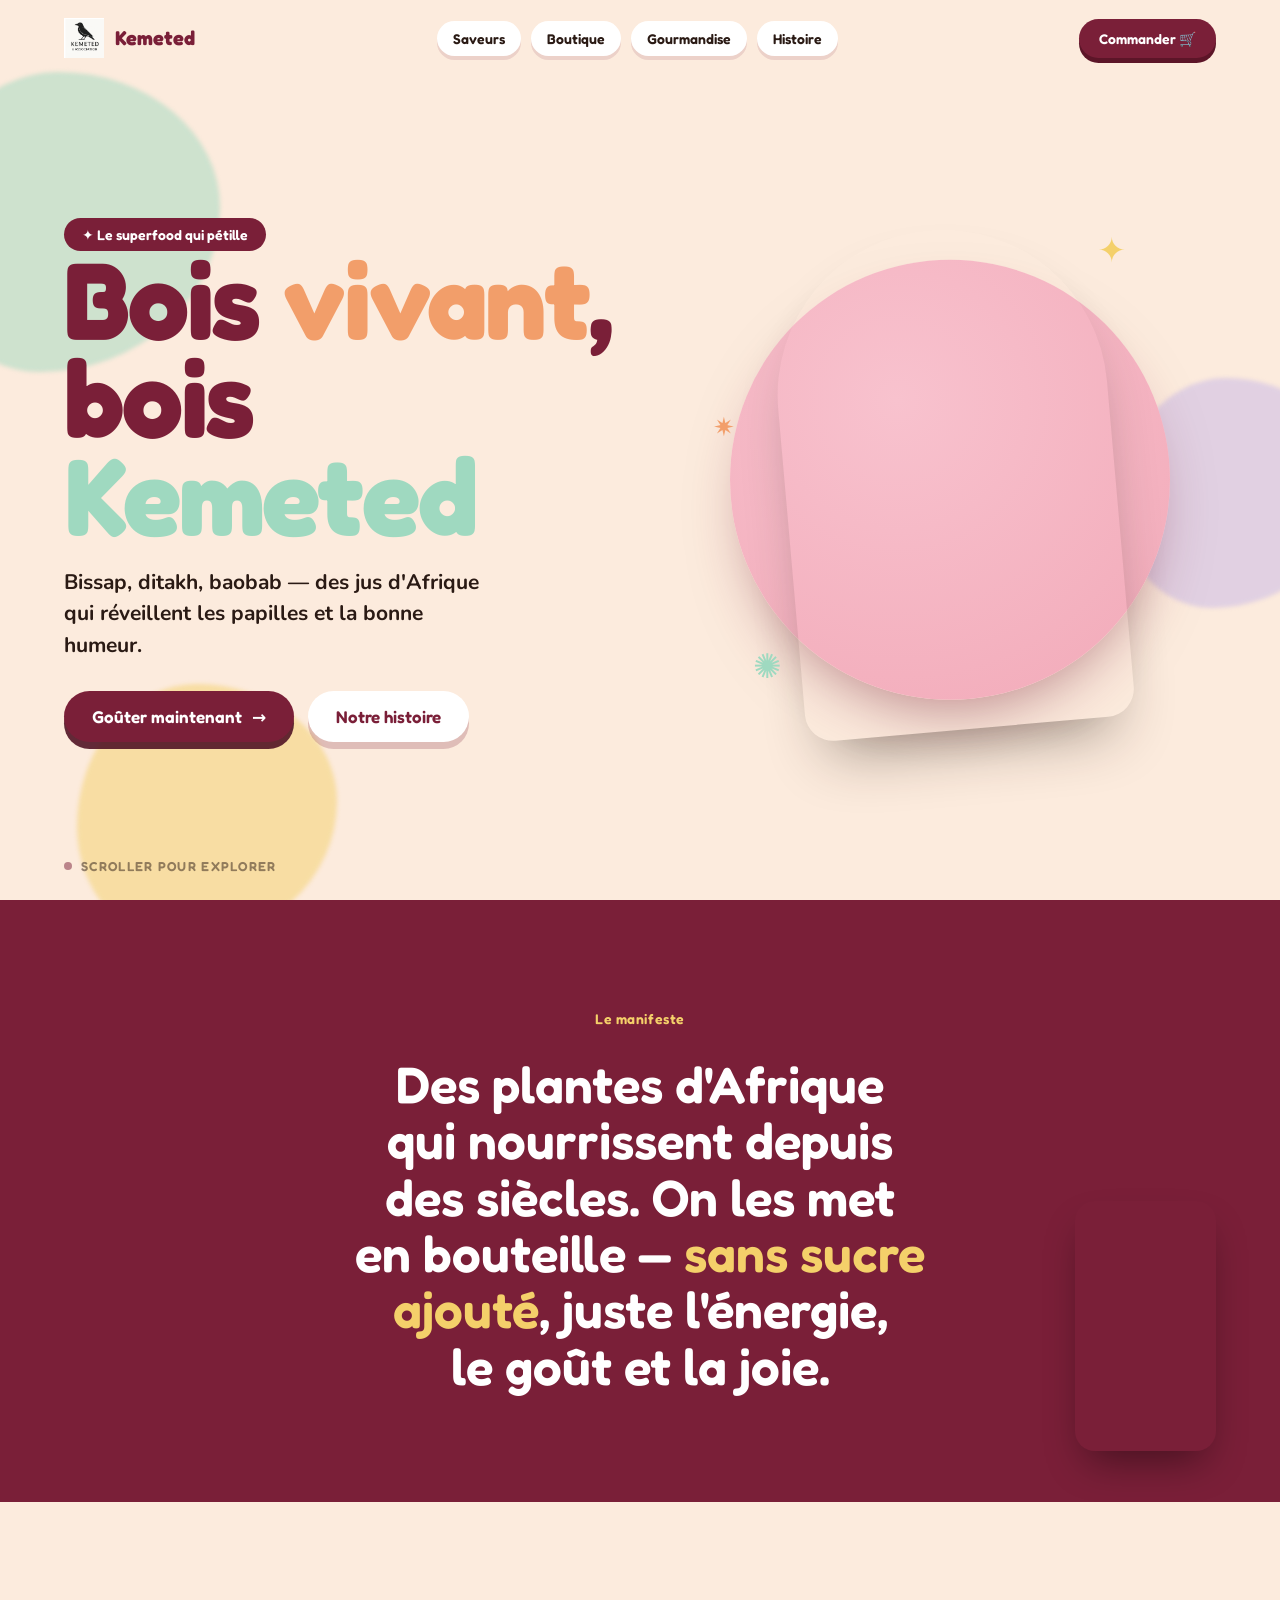
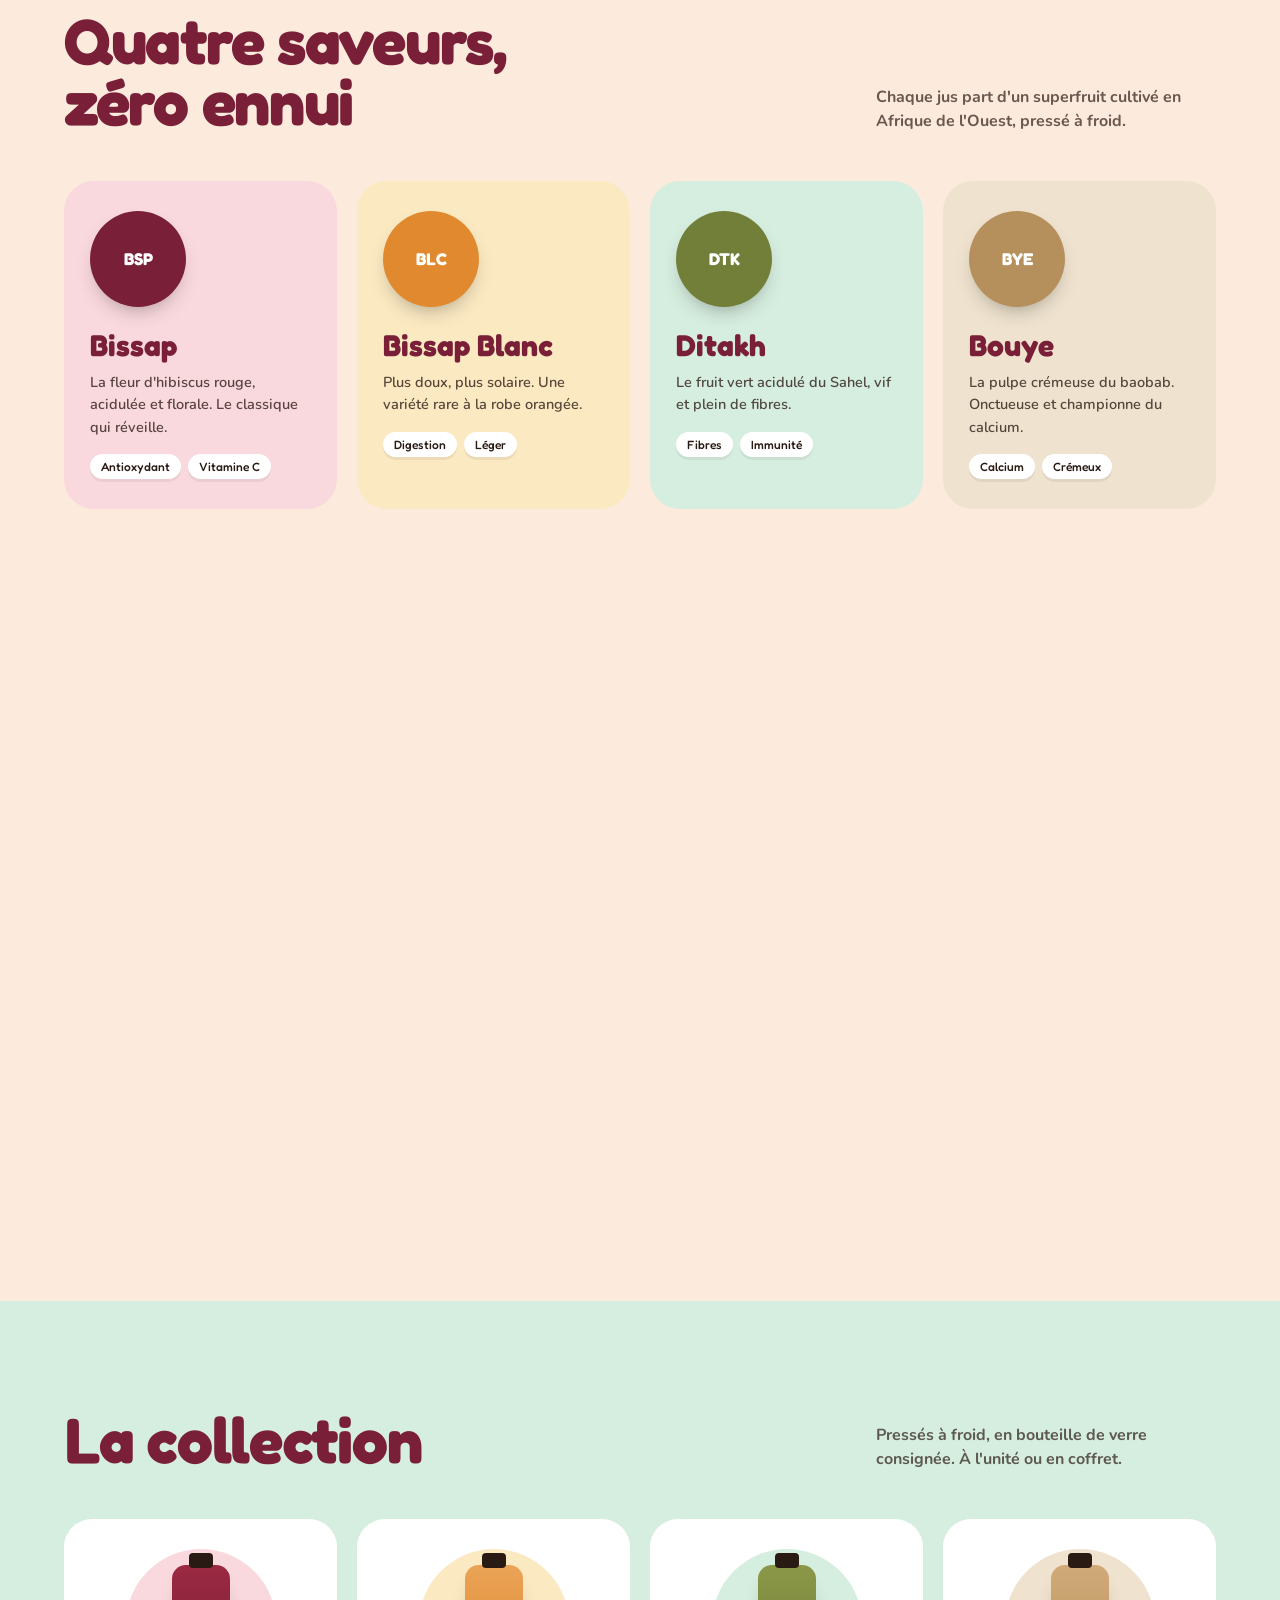
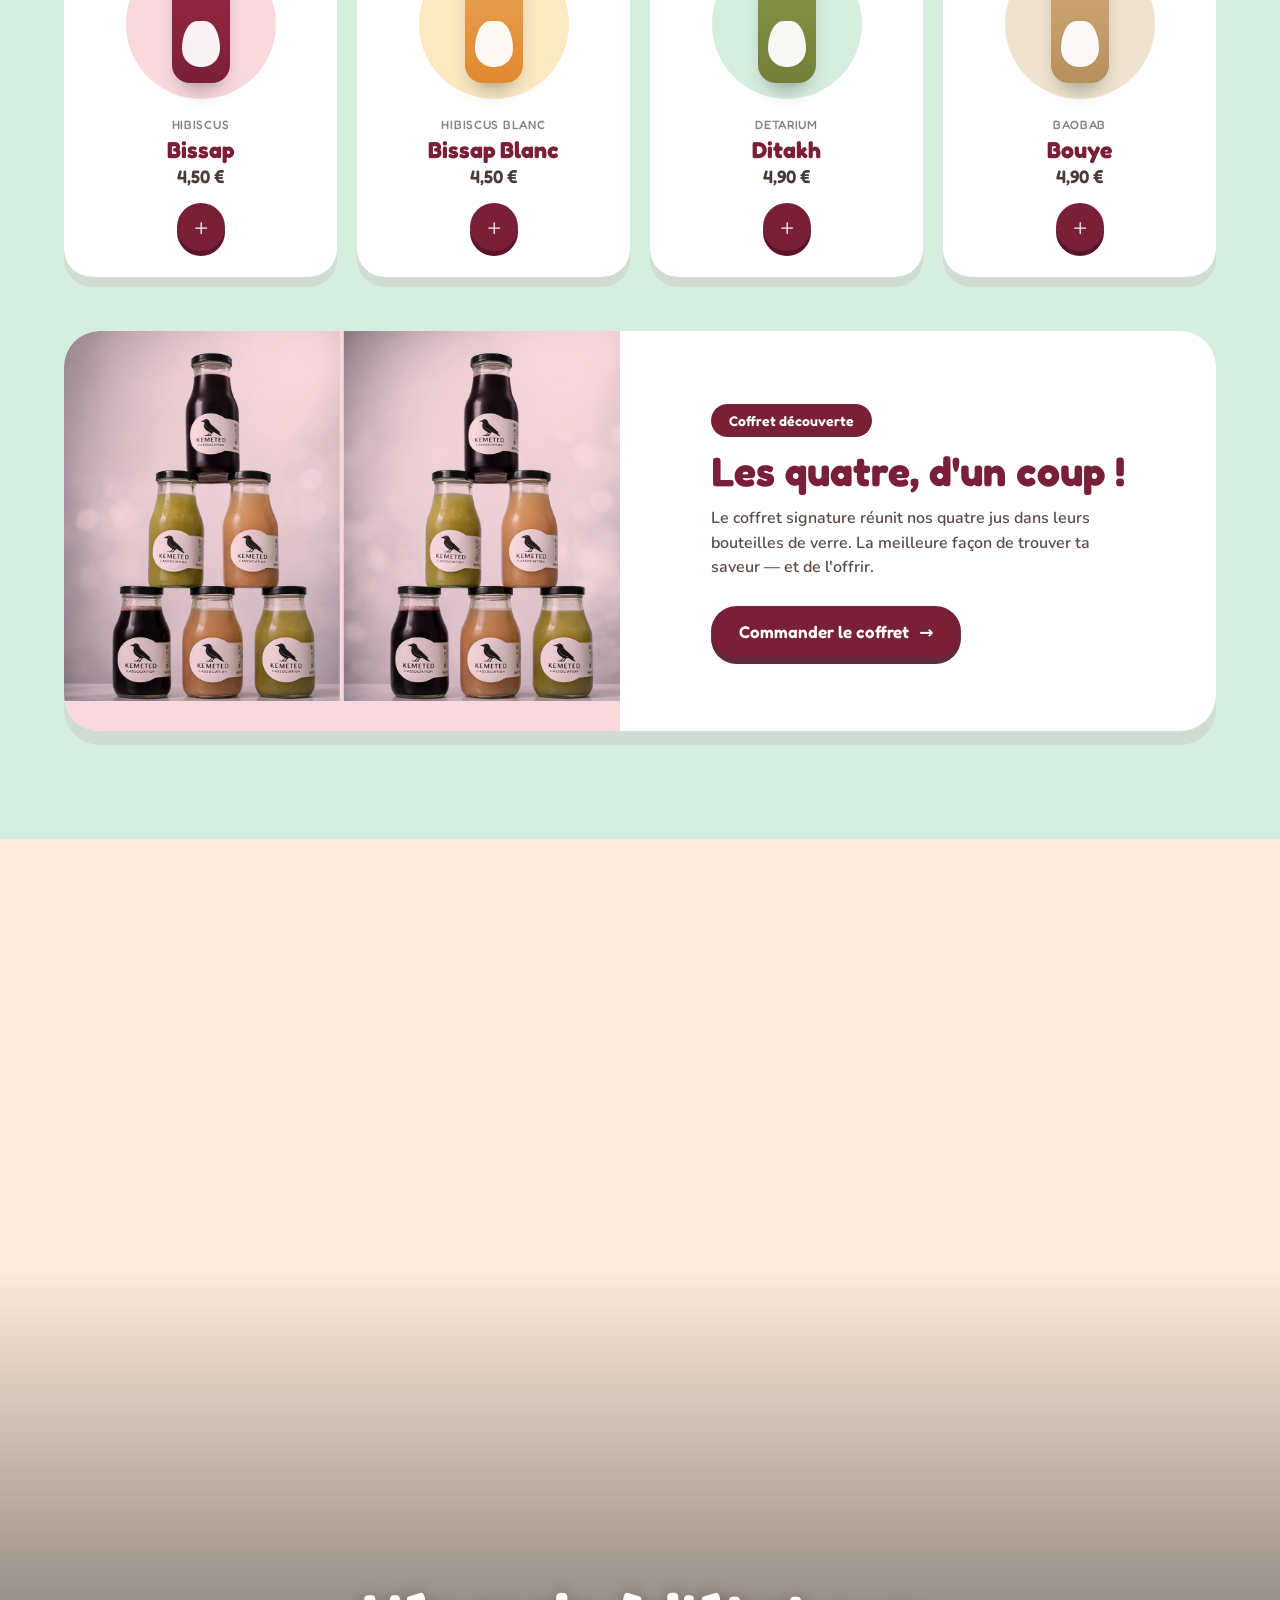
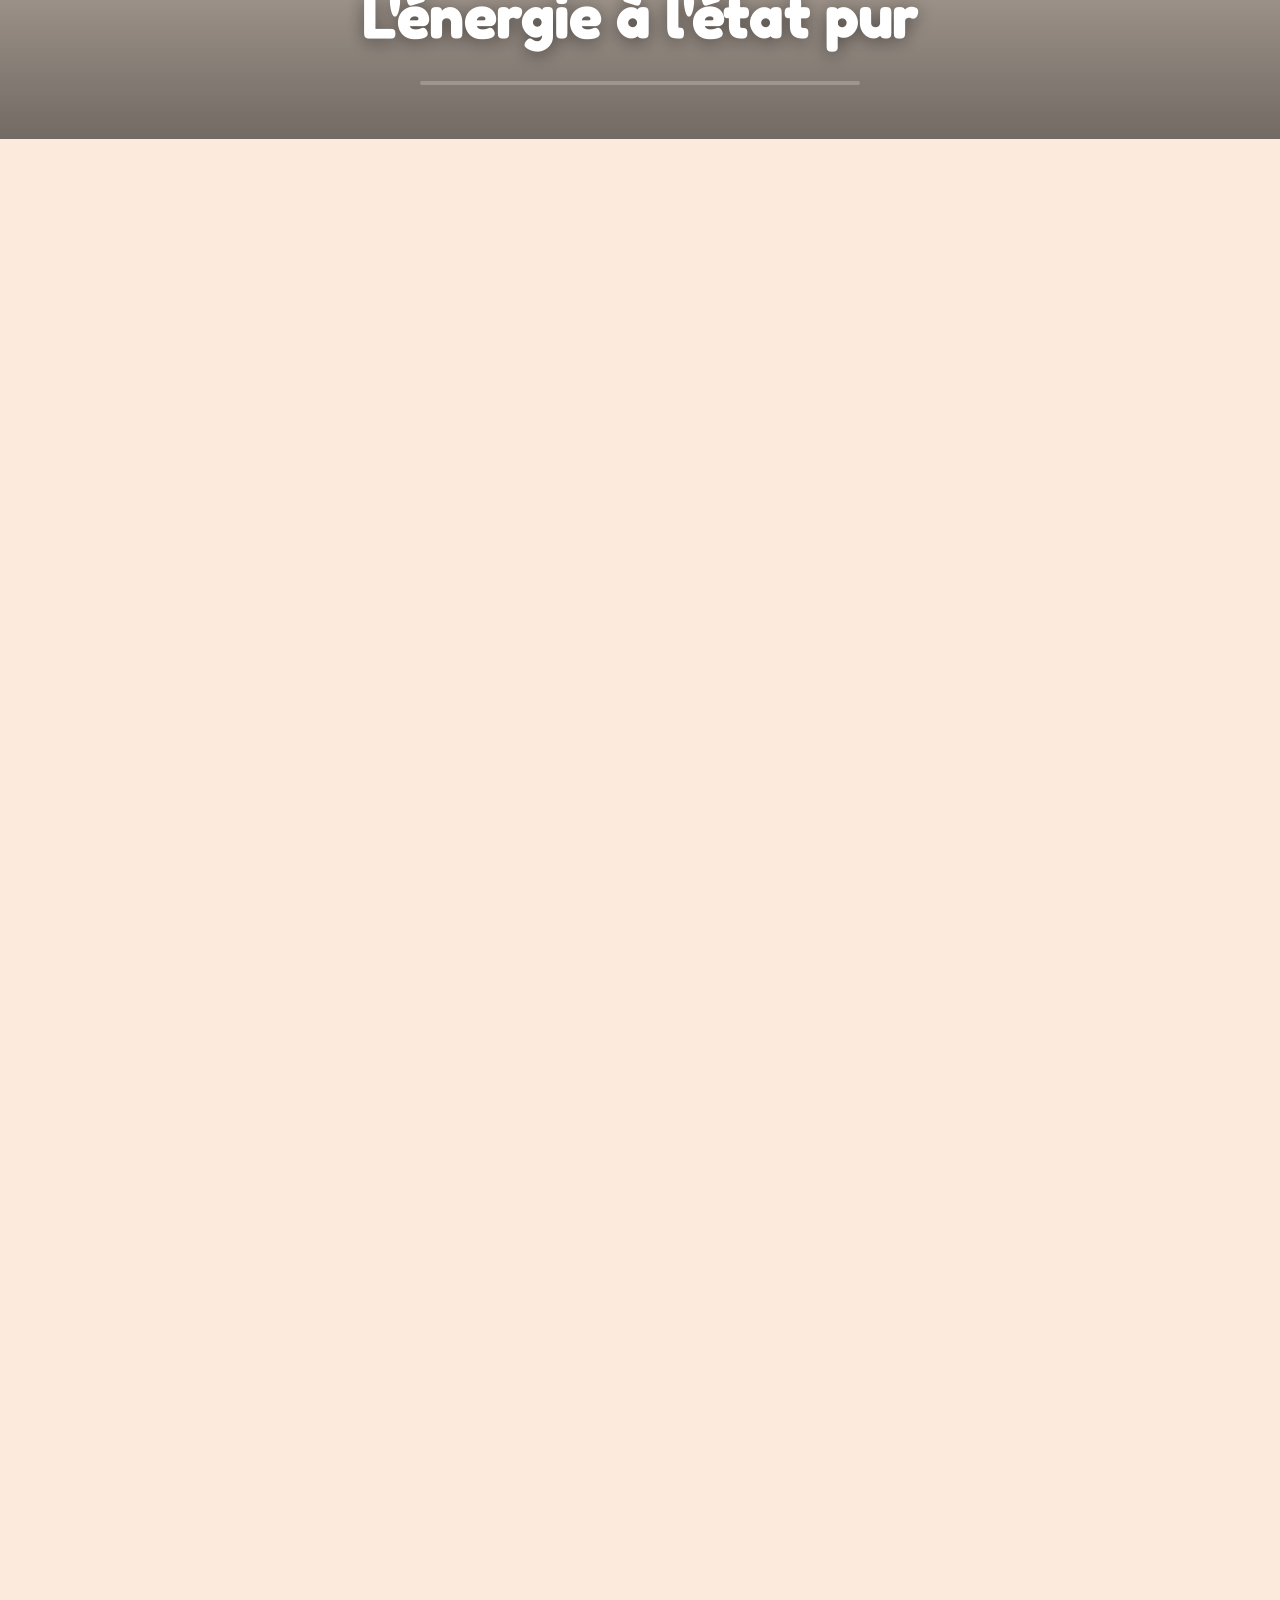
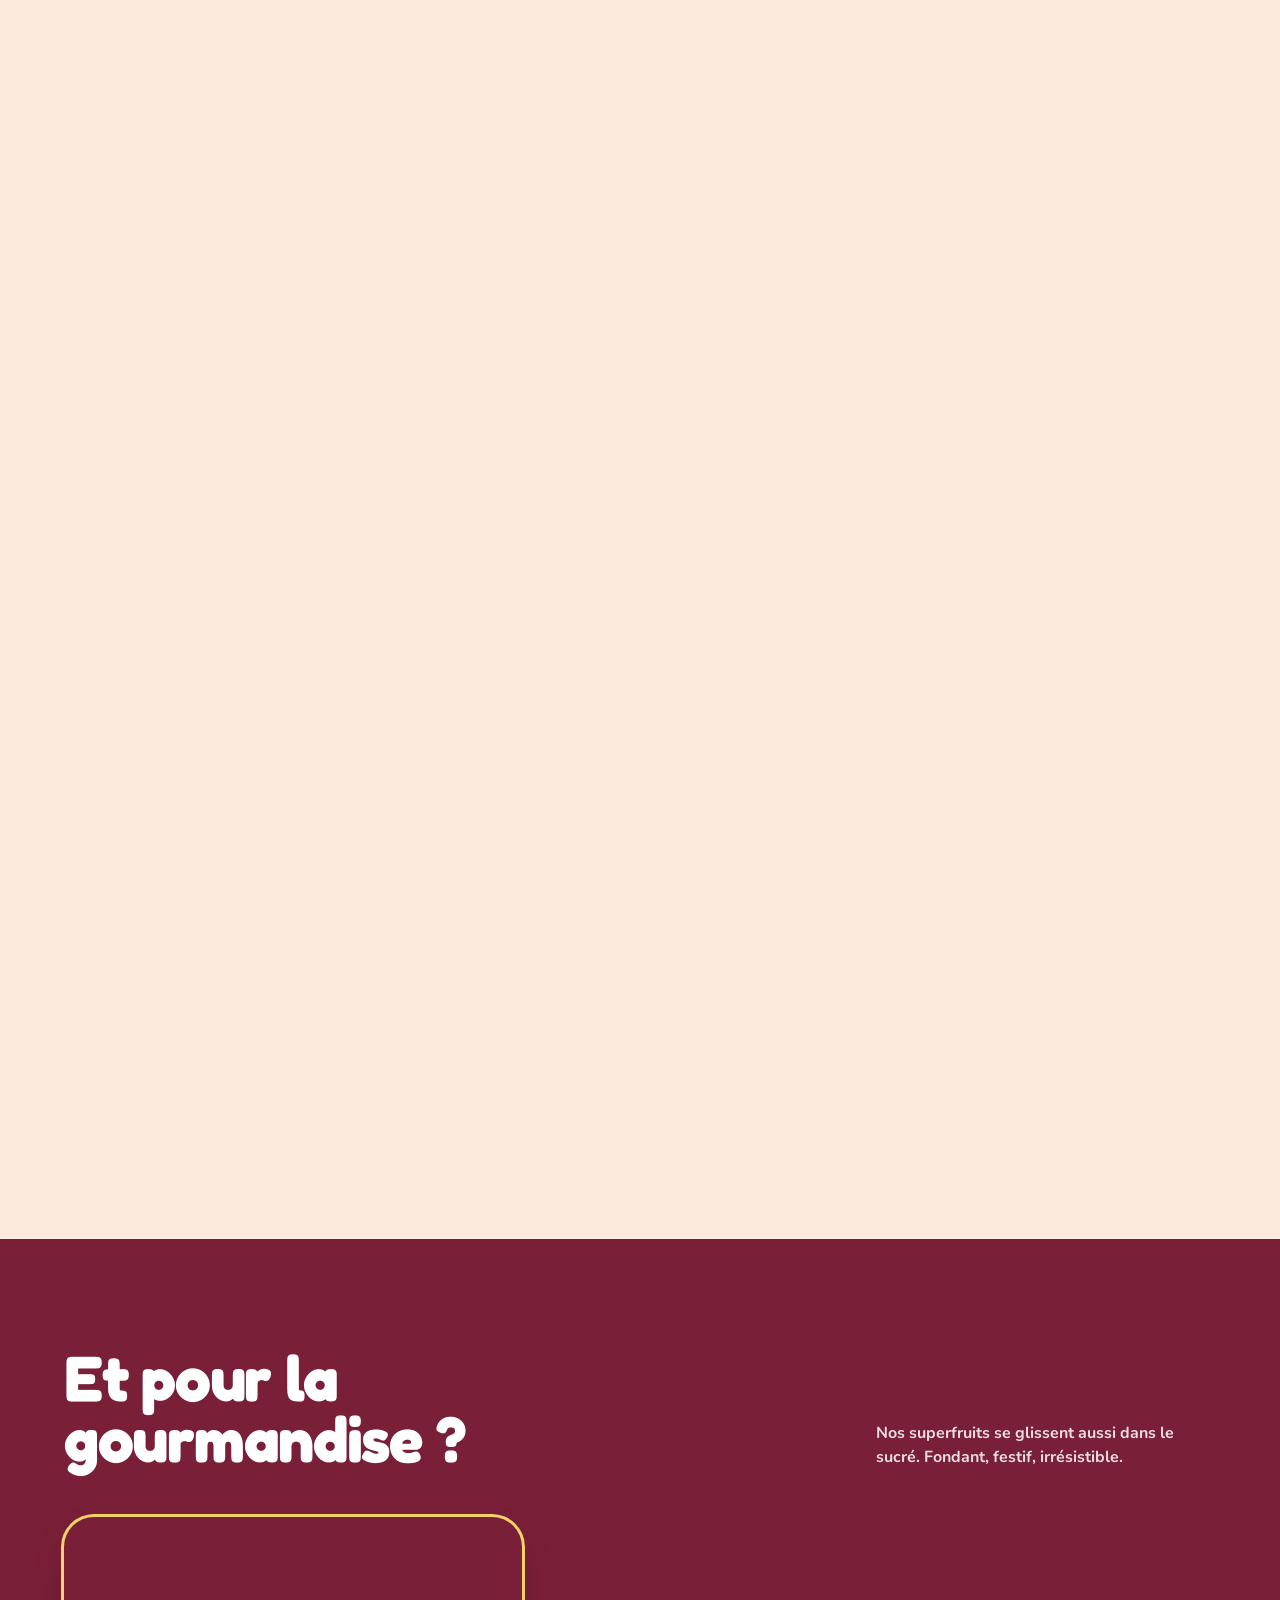
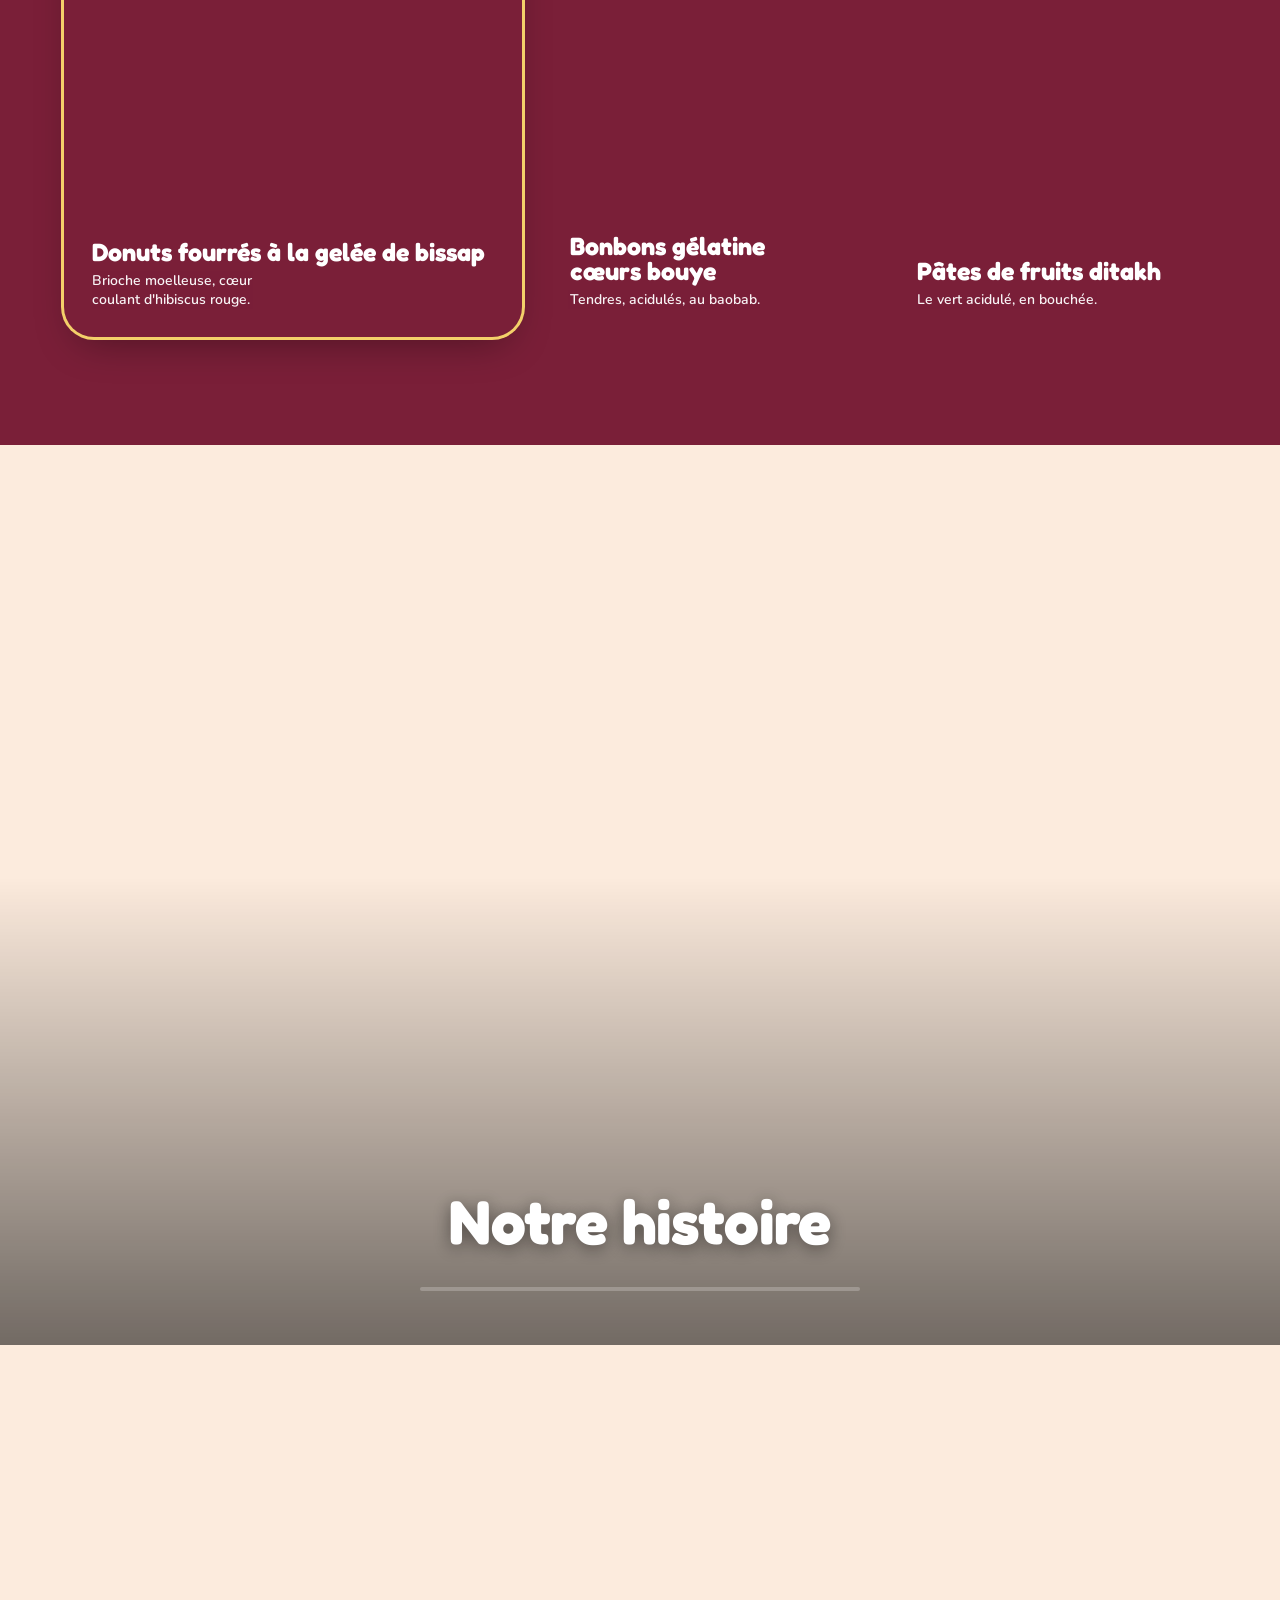
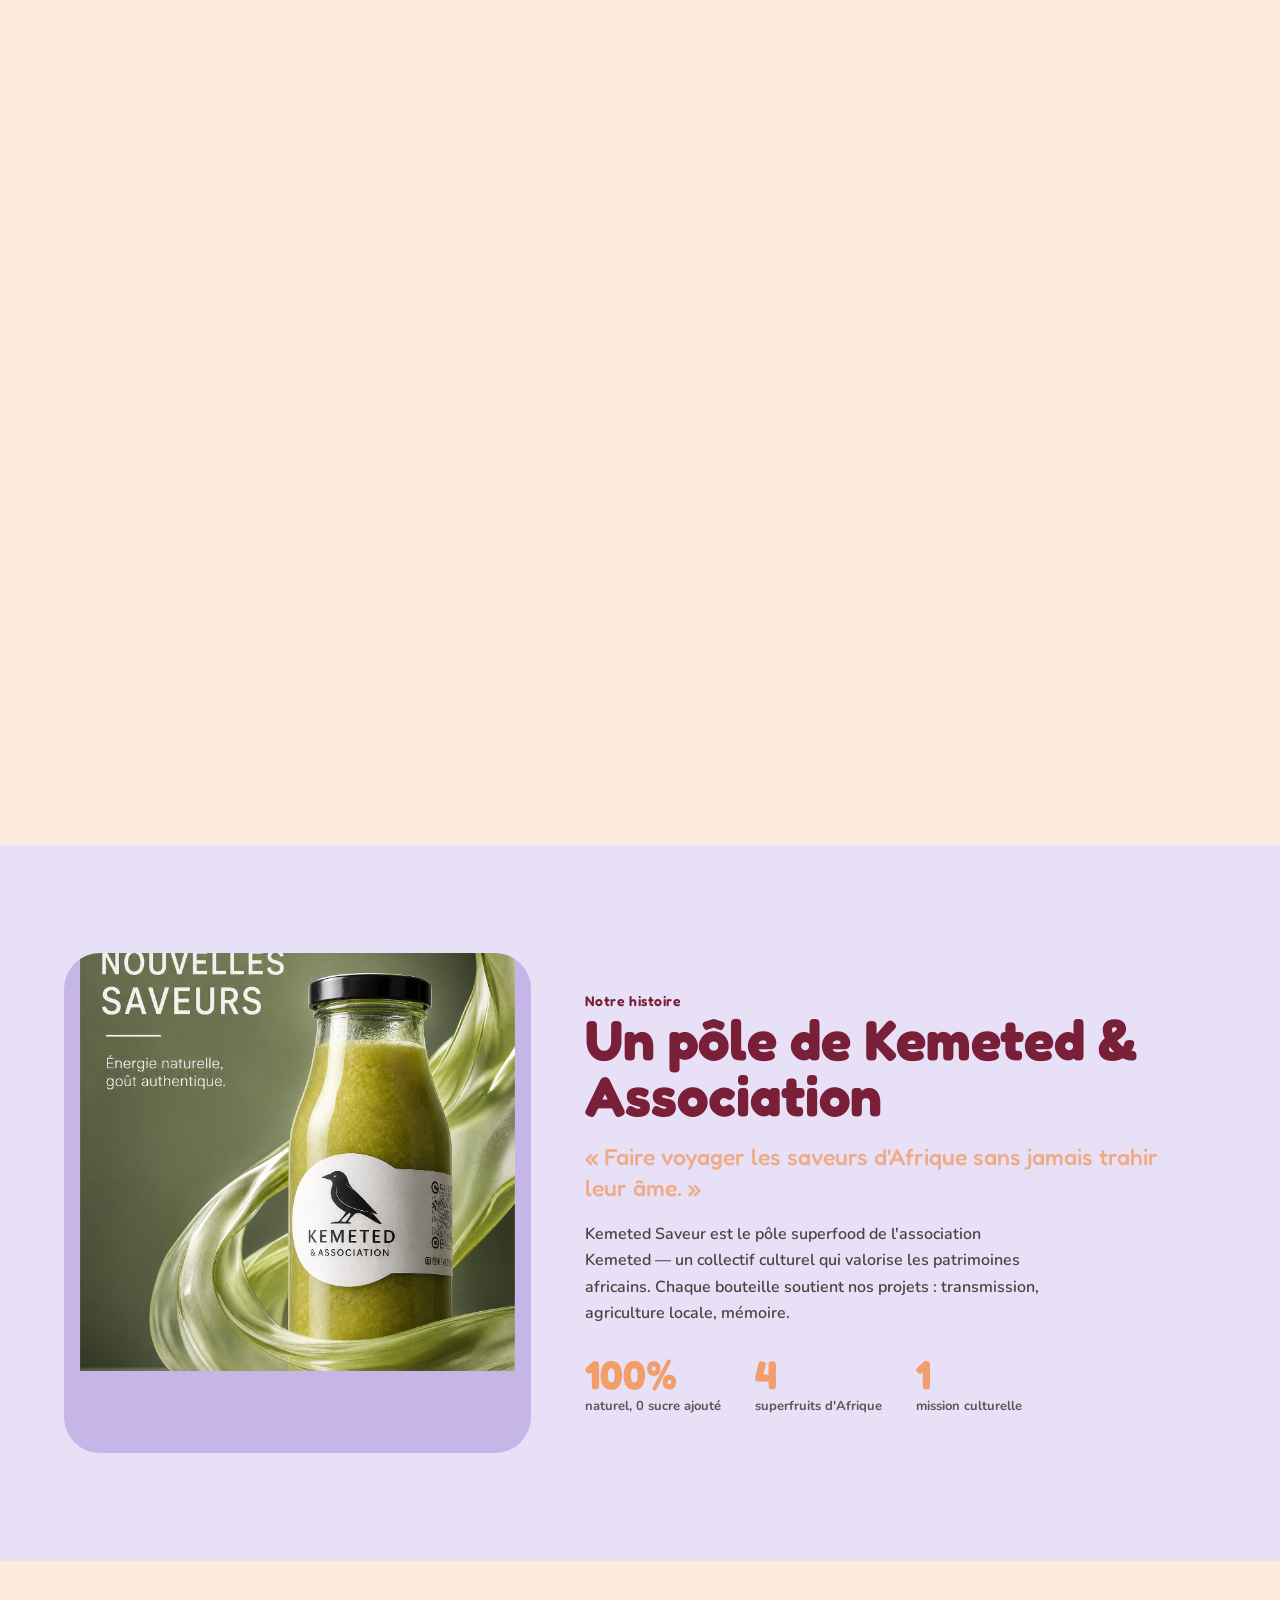
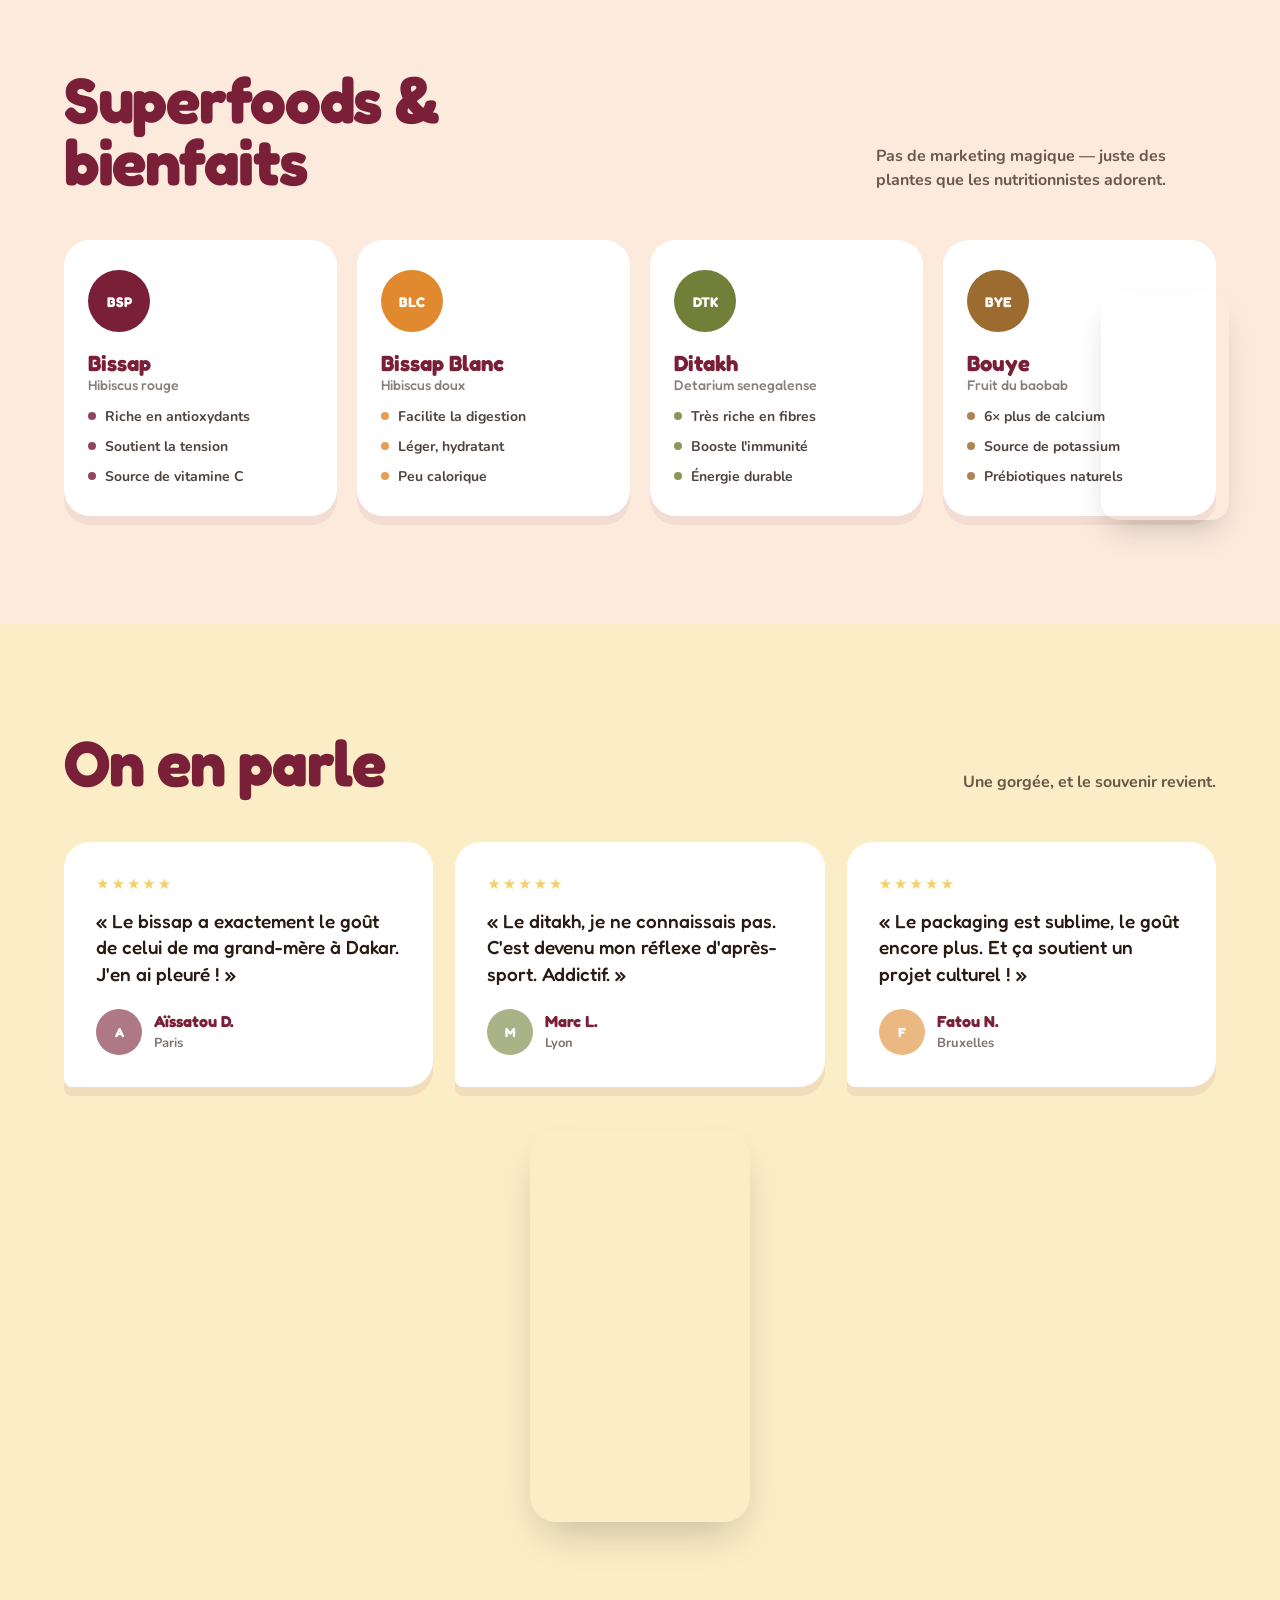
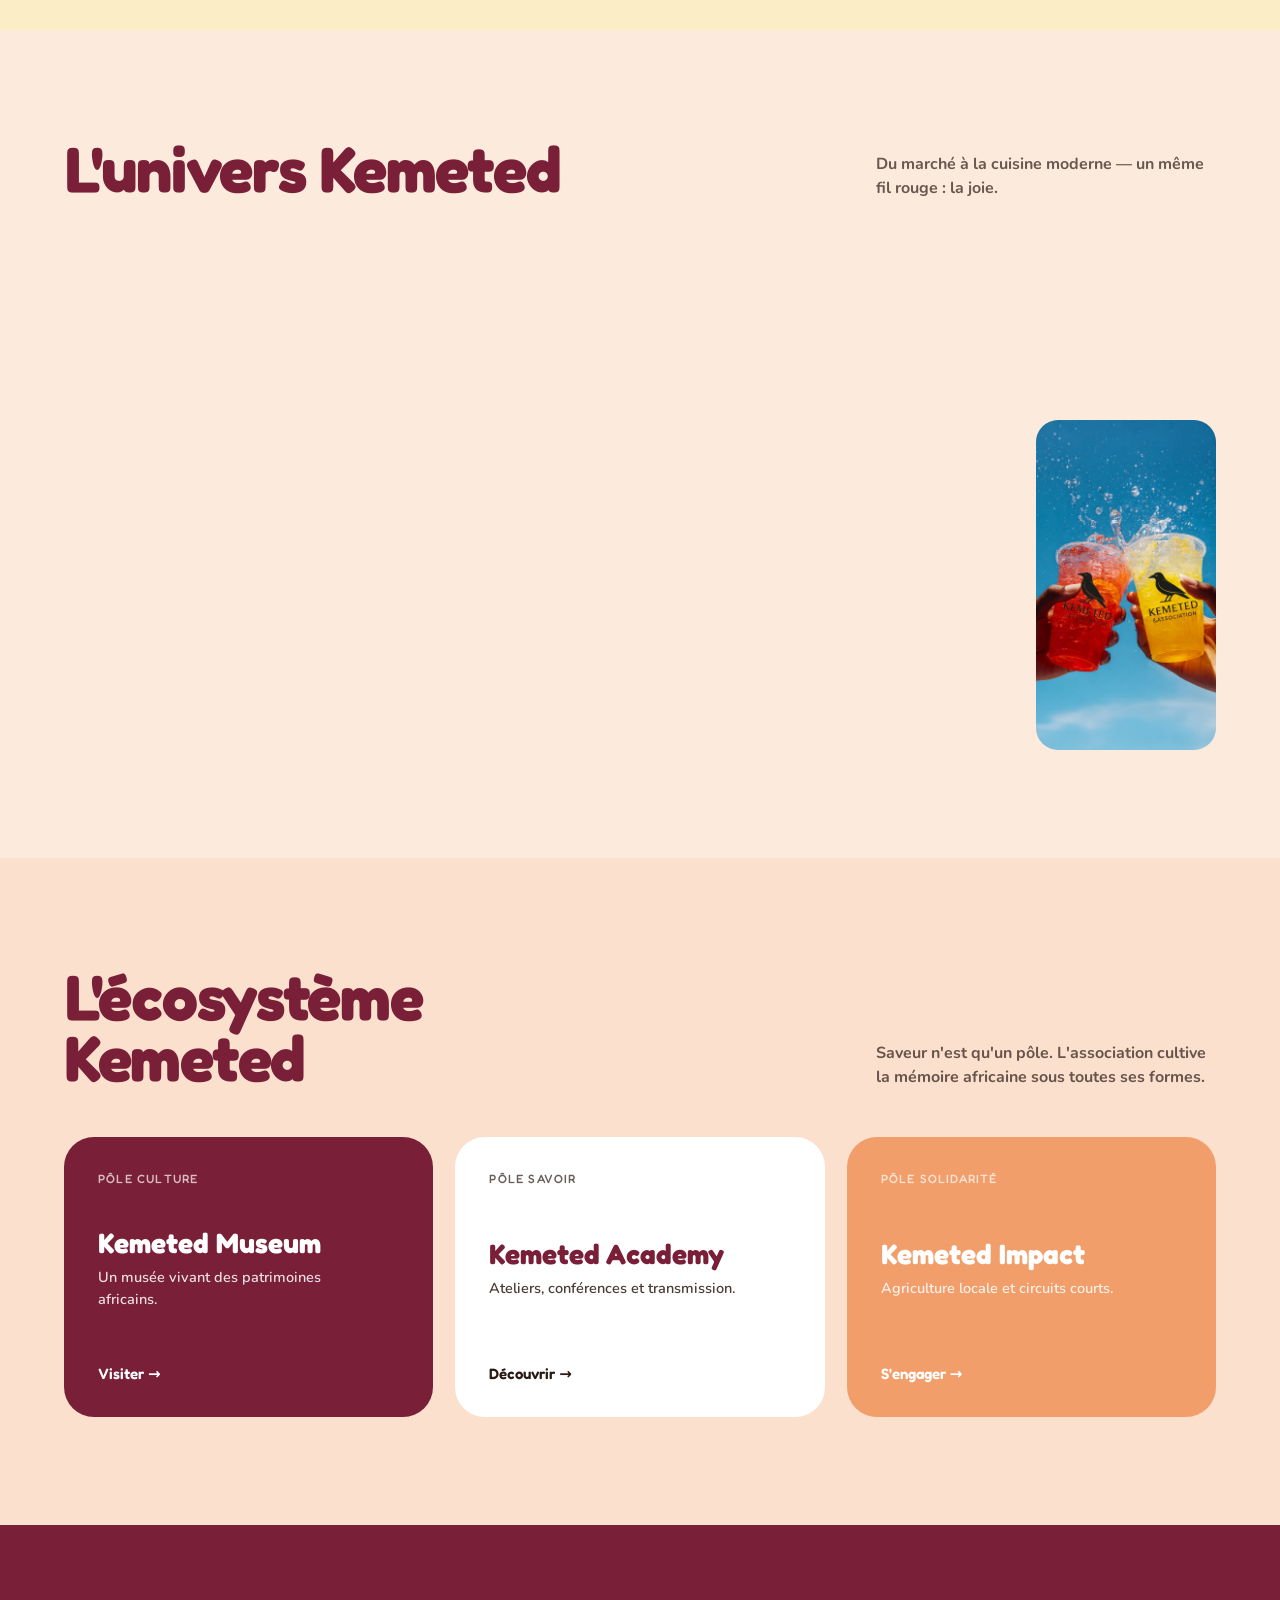
==== project/index.html @ 9edaf7c6 "Initial commit — Kemeted Pop Soda website Co-Authored-By: Claude Sonnet 4.6 <noreply@anthropic.com>" ====
<!DOCTYPE html>
<html lang="fr">
<head>
<meta charset="UTF-8">
<meta name="viewport" content="width=device-width, initial-scale=1.0">
<title>Kemeted Saveur — Bois vivant</title>
<link rel="stylesheet" href="pop/pop-styles.css">
</head>
<body>

<div id="blobs"><span class="blob x1"></span><span class="blob x2"></span><span class="blob x3"></span><span class="blob x4"></span></div>

<!-- NAV -->
<header class="nav">
  <a class="nav__brand" href="#hero"><img src="assets/logo.png" alt="Kemeted"><span>Kemeted</span></a>
  <nav class="nav__links">
    <a href="#ingredients">Saveurs</a>
    <a href="#produits">Boutique</a>
    <a href="#gourmandise">Gourmandise</a>
    <a href="#histoire">Histoire</a>
  </nav>
  <a class="nav__cta" href="#produits">Commander 🛒</a>
</header>

<!-- HERO -->
<section class="hero layer" id="hero" data-screen-label="Hero">
  <div class="hero__copy">
    <span class="pill reveal">✦ Le superfood qui pétille</span>
    <h1 class="hero__title reveal d1"><span class="l1">Bois <span class="a">vivant</span>,</span><br><span class="l2">bois <span class="b">Kemeted</span></span></h1>
    <p class="hero__sub reveal d2">Bissap, ditakh, baobab — des jus d'Afrique qui réveillent les papilles et la bonne humeur.</p>
    <div class="hero__actions reveal d3">
      <a href="#produits" class="btn">Goûter maintenant <span>→</span></a>
      <a href="#histoire" class="btn btn--ghost">Notre histoire</a>
    </div>
  </div>
  <div class="hero__media reveal d2">
    <div class="hero__disc" data-parallax="0.05"></div>
    <span class="spark s1">✦</span><span class="spark s2">✺</span><span class="spark s3">✷</span>
    <div class="hero__photo" data-parallax="0.1">
      <video class="loop-vid" src="../input/v1.mp4" muted playsinline preload="auto" loop disablepictureinpicture></video>
    </div>
  </div>
  <div class="hero__scroll"><span class="dot"></span> Scroller pour explorer</div>
</section>

<!-- MANIFESTE -->
<section class="panel panel--bissap sec manifeste" data-screen-label="Manifeste">
  <div class="wrap">
    <span class="kicker reveal">Le manifeste</span>
    <p class="big reveal d1">Des plantes d'Afrique qui nourrissent depuis des siècles. On les met en bouteille — <em>sans sucre ajouté</em>, juste l'énergie, le goût et la joie.</p>
  </div>
  <div class="manifeste-vid reveal d3">
    <video class="scroll-vid" src="../input/v7.mp4" muted playsinline preload="metadata" disablepictureinpicture></video>
  </div>
</section>

<!-- INGREDIENTS -->
<section class="panel panel--cream sec layer" id="ingredients" data-screen-label="Ingrédients">
  <div class="wrap">
    <div class="shead reveal">
      <h2>Quatre saveurs, zéro ennui</h2>
      <p>Chaque jus part d'un superfruit cultivé en Afrique de l'Ouest, pressé à froid.</p>
    </div>
    <div class="ing-grid">
      <article class="ing i1 reveal">
        <div class="circ" style="background:#7A1F38">BSP</div>
        <h3>Bissap</h3>
        <p>La fleur d'hibiscus rouge, acidulée et florale. Le classique qui réveille.</p>
        <div class="tags"><span>Antioxydant</span><span>Vitamine C</span></div>
      </article>
      <article class="ing i2 reveal d1">
        <div class="circ" style="background:#E0892F">BLC</div>
        <h3>Bissap Blanc</h3>
        <p>Plus doux, plus solaire. Une variété rare à la robe orangée.</p>
        <div class="tags"><span>Digestion</span><span>Léger</span></div>
      </article>
      <article class="ing i3 reveal d2">
        <div class="circ" style="background:#727F38">DTK</div>
        <h3>Ditakh</h3>
        <p>Le fruit vert acidulé du Sahel, vif et plein de fibres.</p>
        <div class="tags"><span>Fibres</span><span>Immunité</span></div>
      </article>
      <article class="ing i4 reveal d3">
        <div class="circ" style="background:#B6905C">BYE</div>
        <h3>Bouye</h3>
        <p>La pulpe crémeuse du baobab. Onctueuse et championne du calcium.</p>
        <div class="tags"><span>Calcium</span><span>Crémeux</span></div>
      </article>
    </div>
    <div class="ing-vid reveal d1">
      <video class="loop-vid" src="../input/v11.mp4" muted playsinline preload="auto" loop disablepictureinpicture></video>
    </div>
  </div>
</section>

<!-- PRODUITS -->
<section class="panel panel--mint sec layer" id="produits" data-screen-label="Produits">
  <div class="prod-scene" aria-hidden="true">
    <img class="prod-scene__img" src="" alt="">
  </div>
  <div class="wrap">
    <div class="shead reveal">
      <h2>La collection</h2>
      <p>Pressés à froid, en bouteille de verre consignée. À l'unité ou en coffret.</p>
    </div>
    <div class="prod-grid">
      <article class="prod reveal" data-pid="bissap"
        data-bg="#FAD9DE" data-img="assets/splash-bissap.png">
        <div class="disc" style="background:#FAD9DE"><div class="bottle" style="background:linear-gradient(180deg,#9b2942,#7A1F38)"></div></div>
        <div class="cat">Hibiscus</div><h4>Bissap</h4><div class="price">4,50 €</div>
        <a href="https://buy.stripe.com/00wfZ9dJU2QX4lSaxG8N208" target="_blank" rel="noopener" class="add" aria-label="Commander le Bissap Rouge">+</a>
      </article>
      <article class="prod reveal d1" data-pid="blanc"
        data-bg="#FBE9C2" data-img="assets/splash-bissap.png" data-filter="hue-rotate(28deg) saturate(0.75)">
        <div class="disc" style="background:#FBE9C2"><div class="bottle" style="background:linear-gradient(180deg,#eaa356,#E0892F)"></div></div>
        <div class="cat">Hibiscus blanc</div><h4>Bissap Blanc</h4><div class="price">4,50 €</div>
        <a href="https://buy.stripe.com/7sY4grgW6bnt9Gc0X68N209" target="_blank" rel="noopener" class="add" aria-label="Commander le Bissap Blanc">+</a>
      </article>
      <article class="prod reveal d2" data-pid="ditakh"
        data-bg="#D6EEDF" data-img="assets/bottle-ditakh.png">
        <div class="disc" style="background:#D6EEDF"><div class="bottle" style="background:linear-gradient(180deg,#8b9748,#727F38)"></div></div>
        <div class="cat">Detarium</div><h4>Ditakh</h4><div class="price">4,90 €</div>
        <a href="https://buy.stripe.com/6oU00bfS2bntdWs21a8N20a" target="_blank" rel="noopener" class="add" aria-label="Commander le Ditakh">+</a>
      </article>
      <article class="prod reveal d3" data-pid="bouye"
        data-bg="#EFE3CF" data-img="assets/bottle-ditakh.png" data-filter="sepia(0.45) hue-rotate(14deg) brightness(1.1)">
        <div class="disc" style="background:#EFE3CF"><div class="bottle" style="background:linear-gradient(180deg,#d0aa78,#B6905C)"></div></div>
        <div class="cat">Baobab</div><h4>Bouye</h4><div class="price">4,90 €</div>
        <a href="https://buy.stripe.com/cNi28j21c1MT19G9tC8N20b" target="_blank" rel="noopener" class="add" aria-label="Commander le Bouye">+</a>
      </article>
    </div>
    <div class="coffret reveal">
      <div class="ph">
        <video class="scroll-vid" src="../input/v9.mp4" muted playsinline preload="metadata" disablepictureinpicture></video>
        <img src="assets/pyramid.png" alt="Coffret découverte Kemeted">
      </div>
      <div class="txt">
        <span class="pill">Coffret découverte</span>
        <h3>Les quatre, d'un coup !</h3>
        <p>Le coffret signature réunit nos quatre jus dans leurs bouteilles de verre. La meilleure façon de trouver ta saveur — et de l'offrir.</p>
        <a href="#" class="btn">Commander le coffret <span>→</span></a>
      </div>
    </div>
  </div>
</section>

<!-- VIDEO PIN v8 — scroll bloque jusqu'à la fin -->
<section class="vid-pin" id="pin-v8">
  <div class="vid-pin__inner">
    <video src="../input/v8.mp4" muted playsinline preload="auto" disablepictureinpicture></video>
    <div class="vid-pin__overlay">
      <span class="vid-pin__label">L'énergie à l'état pur</span>
      <div class="vid-pin__progress-wrap"><div class="vid-pin__bar"></div></div>
    </div>
  </div>
</section>

<!-- GOURMANDISE -->
<section class="panel panel--bissap sec layer" id="gourmandise" data-screen-label="Gourmandise">
  <div class="wrap">
    <div class="shead reveal">
      <h2>Et pour la gourmandise ?</h2>
      <p>Nos superfruits se glissent aussi dans le sucré. Fondant, festif, irrésistible.</p>
    </div>
    <div class="gour-grid">
      <article class="gour tall reveal" data-gour-idx="0" data-pid="donut">
        <div class="ph">
          <video class="gour-vid" src="../input/v12.mp4" muted playsinline preload="metadata" disablepictureinpicture></video>
        </div>
        <div class="meta"><h4>Donuts fourrés à la gelée de bissap</h4><p>Brioche moelleuse, cœur coulant d'hibiscus rouge.</p></div>
      </article>
      <article class="gour reveal d1" data-gour-idx="1" data-pid="bonbon">
        <div class="ph">
          <video class="gour-vid" src="../input/v10.mp4" muted playsinline preload="metadata" disablepictureinpicture></video>
        </div>
        <div class="meta"><h4>Bonbons gélatine cœurs bouye</h4><p>Tendres, acidulés, au baobab.</p></div>
      </article>
      <article class="gour reveal d2" data-gour-idx="2" data-pid="pate">
        <div class="ph">
          <video class="gour-vid" src="../input/v8.mp4" muted playsinline preload="metadata" disablepictureinpicture></video>
        </div>
        <div class="meta"><h4>Pâtes de fruits ditakh</h4><p>Le vert acidulé, en bouchée.</p></div>
      </article>
    </div>
  </div>
</section>

<!-- VIDEO PIN v14 — juste avant Notre Histoire -->
<section class="vid-pin" id="pin-v14">
  <div class="vid-pin__inner">
    <video src="../input/v14.mp4" muted playsinline preload="auto" disablepictureinpicture></video>
    <div class="vid-pin__overlay">
      <span class="vid-pin__label">Notre histoire</span>
      <div class="vid-pin__progress-wrap"><div class="vid-pin__bar"></div></div>
    </div>
  </div>
</section>

<!-- HISTOIRE -->
<section class="panel panel--lilac sec layer" id="histoire" data-screen-label="Histoire">
  <div class="wrap">
    <div class="hist-grid">
      <div class="hist-media reveal">
        <video class="scroll-vid" src="../input/v14.mp4" muted playsinline preload="metadata" disablepictureinpicture></video>
        <img class="hist-bottle" data-parallax="0.05" src="assets/bottle-ditakh.png" alt="Bouteille de ditakh">
      </div>
      <div class="hist-copy reveal d1">
        <span class="kicker">Notre histoire</span>
        <h2>Un pôle de Kemeted &amp; Association</h2>
        <p class="lead">« Faire voyager les saveurs d'Afrique sans jamais trahir leur âme. »</p>
        <p>Kemeted Saveur est le pôle superfood de l'association Kemeted — un collectif culturel qui valorise les patrimoines africains. Chaque bouteille soutient nos projets : transmission, agriculture locale, mémoire.</p>
        <div class="hist-values">
          <div class="v"><b>100%</b><span>naturel, 0 sucre ajouté</span></div>
          <div class="v"><b>4</b><span>superfruits d'Afrique</span></div>
          <div class="v"><b>1</b><span>mission culturelle</span></div>
        </div>
      </div>
    </div>
  </div>
</section>

<!-- BIENFAITS -->
<section class="panel panel--cream sec layer" data-screen-label="Bienfaits">
  <div class="wrap">
    <div class="shead reveal">
      <h2>Superfoods &amp; bienfaits</h2>
      <p>Pas de marketing magique — juste des plantes que les nutritionnistes adorent.</p>
    </div>
    <div class="bf-grid">
      <div class="bf reveal" style="--c:#7A1F38"><div class="ring" style="background:#7A1F38">BSP</div><h4>Bissap</h4><div class="stat">Hibiscus rouge</div><ul><li>Riche en antioxydants</li><li>Soutient la tension</li><li>Source de vitamine C</li></ul></div>
      <div class="bf reveal d1" style="--c:#E0892F"><div class="ring" style="background:#E0892F">BLC</div><h4>Bissap Blanc</h4><div class="stat">Hibiscus doux</div><ul><li>Facilite la digestion</li><li>Léger, hydratant</li><li>Peu calorique</li></ul></div>
      <div class="bf reveal d2" style="--c:#727F38"><div class="ring" style="background:#727F38">DTK</div><h4>Ditakh</h4><div class="stat">Detarium senegalense</div><ul><li>Très riche en fibres</li><li>Booste l'immunité</li><li>Énergie durable</li></ul></div>
      <div class="bf reveal d3" style="--c:#9C6B30"><div class="ring" style="background:#9C6B30">BYE</div><h4>Bouye</h4><div class="stat">Fruit du baobab</div><ul><li>6× plus de calcium</li><li>Source de potassium</li><li>Prébiotiques naturels</li></ul></div>
    </div>
  </div>
  <div class="bf-vid-wrap reveal d4">
    <video class="scroll-vid" src="../input/v12.mp4" muted playsinline preload="metadata" disablepictureinpicture></video>
  </div>
</section>

<!-- TEMOIGNAGES -->
<section class="panel panel--butter sec layer" data-screen-label="Témoignages">
  <div class="wrap">
    <div class="shead reveal"><h2>On en parle</h2><p>Une gorgée, et le souvenir revient.</p></div>
    <div class="temo-grid">
      <article class="temo reveal"><div class="stars">★★★★★</div><p class="q">« Le bissap a exactement le goût de celui de ma grand-mère à Dakar. J'en ai pleuré ! »</p><div class="who"><span class="av" style="background:#7A1F38">A</span><div><b>Aïssatou D.</b><span>Paris</span></div></div></article>
      <article class="temo reveal d1"><div class="stars">★★★★★</div><p class="q">« Le ditakh, je ne connaissais pas. C'est devenu mon réflexe d'après-sport. Addictif. »</p><div class="who"><span class="av" style="background:#727F38">M</span><div><b>Marc L.</b><span>Lyon</span></div></div></article>
      <article class="temo reveal d2"><div class="stars">★★★★★</div><p class="q">« Le packaging est sublime, le goût encore plus. Et ça soutient un projet culturel ! »</p><div class="who"><span class="av" style="background:#E0892F">F</span><div><b>Fatou N.</b><span>Bruxelles</span></div></div></article>
    </div>
    <div class="temo-vid reveal d3">
      <div class="vid-reel">
        <video class="scroll-vid" src="../input/v13.mp4" muted playsinline preload="metadata" disablepictureinpicture></video>
      </div>
    </div>
  </div>
</section>

<!-- GALERIE -->
<section class="panel panel--cream sec layer" data-screen-label="Galerie">
  <div class="wrap">
    <div class="shead reveal"><h2>L'univers Kemeted</h2><p>Du marché à la cuisine moderne — un même fil rouge : la joie.</p></div>
    <div class="gal-grid reveal">
      <div class="cell c-a">
        <video class="scroll-vid" src="../input/v14.mp4" muted playsinline preload="metadata" disablepictureinpicture></video>
      </div>
      <div class="cell c-b">
        <video class="scroll-vid" src="../input/v20.mp4" muted playsinline preload="metadata" disablepictureinpicture></video>
      </div>
      <div class="cell c-c">
        <video class="scroll-vid" src="../input/v21.mp4" muted playsinline preload="metadata" disablepictureinpicture></video>
      </div>
      <div class="cell c-d">
        <video class="scroll-vid" src="../input/v23.mp4" muted playsinline preload="metadata" disablepictureinpicture></video>
      </div>
      <div class="cell c-e">
        <img class="gal-img" src="../input/v26.jpg" alt="portrait" loading="lazy">
      </div>
      <div class="cell c-f">
        <video class="scroll-vid" src="../input/v28.mp4" muted playsinline preload="metadata" disablepictureinpicture></video>
      </div>
    </div>
  </div>
</section>

<!-- ECOSYSTEME -->
<section class="panel panel--peach sec layer" id="ecosysteme" data-screen-label="Écosystème">
  <div class="wrap">
    <div class="shead reveal"><h2>L'écosystème Kemeted</h2><p>Saveur n'est qu'un pôle. L'association cultive la mémoire africaine sous toutes ses formes.</p></div>
    <div class="eco-grid">
      <a href="https://agent-69dbad2bc6dbb49077f922db--kemeted-museum.netlify.app/" target="_blank" rel="noopener" class="eco e1 reveal"><span class="tag">Pôle culture</span><div><h4>Kemeted Museum</h4><p>Un musée vivant des patrimoines africains.</p></div><span class="go">Visiter →</span></a>
      <article class="eco e2 reveal d1"><span class="tag">Pôle savoir</span><div><h4>Kemeted Academy</h4><p>Ateliers, conférences et transmission.</p></div><span class="go">Découvrir →</span></article>
      <article class="eco e3 reveal d2"><span class="tag">Pôle solidarité</span><div><h4>Kemeted Impact</h4><p>Agriculture locale et circuits courts.</p></div><span class="go">S'engager →</span></article>
    </div>
  </div>
</section>

<!-- NEWSLETTER -->
<section class="panel panel--bissap sec news layer" data-screen-label="Newsletter">
  <div class="wrap">
    <span class="kicker reveal" style="justify-content:center">Restons en contact</span>
    <h2 class="reveal d1">Reçois nos nouvelles saveurs</h2>
    <p class="reveal d1">Lancements, recettes et coulisses — une lettre, jamais de spam.</p>
    <form id="news-form" class="reveal d2">
      <input type="email" placeholder="Ton adresse e-mail" required aria-label="E-mail">
      <button type="submit" class="btn">S'inscrire <span>→</span></button>
    </form>
    <div class="ok">Merci — bienvenue dans la bande ! 🎉</div>
  </div>
</section>

<!-- FOOTER -->
<footer class="foot">
  <div class="foot__top">
    <div class="foot__brand"><img src="assets/logo.png" alt="Kemeted & Association"><p>Kemeted Saveur — pôle superfood de Kemeted &amp; Association. Bois vivant.</p></div>
    <div class="foot__col"><h5>Boutique</h5><a href="#produits">Bissap</a><a href="#produits">Bissap Blanc</a><a href="#produits">Ditakh</a><a href="#produits">Bouye</a><a href="#gourmandise">Gourmandise</a></div>
    <div class="foot__col"><h5>L'association</h5><a href="#histoire">Notre histoire</a><a href="#ecosysteme">Museum</a><a href="#ecosysteme">Academy</a><a href="#ecosysteme">Impact</a></div>
    <div class="foot__col"><h5>Suivre</h5><a href="https://www.instagram.com/kemetedassociation/" target="_blank" rel="noopener">Instagram</a><a href="#">TikTok</a><a href="#">LinkedIn</a><a href="mailto:kemeted.association@gmail.com">Contact</a></div>
  </div>
  <div class="foot__bottom">
    <span>© <span id="year">2026</span> Kemeted &amp; Association. Tous droits réservés.</span>
    <span>Énergie naturelle, goût authentique.</span>
  </div>
</footer>

<!-- SVG Filter — FrostedHover (traduit depuis le composant React) -->
<svg id="svg-fx-defs" style="position:absolute;width:0;height:0;overflow:hidden;pointer-events:none" aria-hidden="true">
  <defs>
    <filter id="frost-fx" primitiveUnits="userSpaceOnUse" x="0%" y="0%" width="120%" height="120%" color-interpolation-filters="sRGB">
      <feComponentTransfer result="SourceBackground" in="SourceGraphic">
        <feFuncR type="discrete" tableValues="0 0.016 0.032 0.048 0.063 0.079 0.095 0.111 0.127 0.143 0.159 0.175 0.190 0.206 0.222 0.238 0.254 0.270 0.286 0.302 0.317 0.333 0.349 0.365 0.381 0.397 0.413 0.429 0.444 0.460 0.476 0.492 0.508 0.524 0.540 0.556 0.571 0.587 0.603 0.619 0.635 0.651 0.667 0.683 0.698 0.714 0.730 0.746 0.762 0.778 0.794 0.810 0.825 0.841 0.857 0.873 0.889 0.905 0.921 0.937 0.952 0.968 0.984 1"/>
        <feFuncG type="discrete" tableValues="0 0.016 0.032 0.048 0.063 0.079 0.095 0.111 0.127 0.143 0.159 0.175 0.190 0.206 0.222 0.238 0.254 0.270 0.286 0.302 0.317 0.333 0.349 0.365 0.381 0.397 0.413 0.429 0.444 0.460 0.476 0.492 0.508 0.524 0.540 0.556 0.571 0.587 0.603 0.619 0.635 0.651 0.667 0.683 0.698 0.714 0.730 0.746 0.762 0.778 0.794 0.810 0.825 0.841 0.857 0.873 0.889 0.905 0.921 0.937 0.952 0.968 0.984 1"/>
        <feFuncB type="discrete" tableValues="0 0.016 0.032 0.048 0.063 0.079 0.095 0.111 0.127 0.143 0.159 0.175 0.190 0.206 0.222 0.238 0.254 0.270 0.286 0.302 0.317 0.333 0.349 0.365 0.381 0.397 0.413 0.429 0.444 0.460 0.476 0.492 0.508 0.524 0.540 0.556 0.571 0.587 0.603 0.619 0.635 0.651 0.667 0.683 0.698 0.714 0.730 0.746 0.762 0.778 0.794 0.810 0.825 0.841 0.857 0.873 0.889 0.905 0.921 0.937 0.952 0.968 0.984 1"/>
      </feComponentTransfer>
      <feBlend result="blend-0" in="SourceBackground" in2="none"/>
      <feGaussianBlur result="gaussian-blur-6" in="blend-0" stdDeviation="10"/>
      <feTurbulence result="turbulence-0" baseFrequency="0.420" type="fractalNoise"/>
      <feDisplacementMap result="displacement-map-0" in="gaussian-blur-6" in2="turbulence-0" scale="150" xChannelSelector="R" yChannelSelector="G"/>
      <feComponentTransfer result="SourceMask" in="SourceGraphic">
        <feFuncR type="discrete" tableValues="0 0.333 0.667 1 0 0.333 0.667 1 0 0.333 0.667 1 0 0.333 0.667 1 0 0.333 0.667 1 0 0.333 0.667 1 0 0.333 0.667 1 0 0.333 0.667 1 0 0.333 0.667 1 0 0.333 0.667 1 0 0.333 0.667 1 0 0.333 0.667 1 0 0.333 0.667 1 0 0.333 0.667 1 0 0.333 0.667 1 0 0.333 0.667 1 0 0.333 0.667 1 0 0.333 0.667 1 0 0.333 0.667 1 0 0.333 0.667 1 0 0.333 0.667 1 0 0.333 0.667 1 0 0.333 0.667 1 0 0.333 0.667 1 0 0.333 0.667 1 0 0.333 0.667 1 0 0.333 0.667 1 0 0.333 0.667 1 0 0.333 0.667 1 0 0.333 0.667 1 0 0.333 0.667 1 0 0.333 0.667 1 0 0.333 0.667 1 0 0.333 0.667 1 0 0.333 0.667 1 0 0.333 0.667 1 0 0.333 0.667 1 0 0.333 0.667 1 0 0.333 0.667 1 0 0.333 0.667 1 0 0.333 0.667 1 0 0.333 0.667 1 0 0.333 0.667 1 0 0.333 0.667 1 0 0.333 0.667 1 0 0.333 0.667 1 0 0.333 0.667 1 0 0.333 0.667 1 0 0.333 0.667 1 0 0.333 0.667 1 0 0.333 0.667 1 0 0.333 0.667 1 0 0.333 0.667 1 0 0.333 0.667 1 0 0.333 0.667 1 0 0.333 0.667 1 0 0.333 0.667 1 0 0.333 0.667 1 0 0.333 0.667 1 0 0.333 0.667 1 0 0.333 0.667 1 0 0.333 0.667 1 0 0.333 0.667 1 0 0.333 0.667 1 0 0.333 0.667 1 0 0.333 0.667 1 0 0.333 0.667 1"/>
        <feFuncG type="discrete" tableValues="0 0.333 0.667 1 0 0.333 0.667 1 0 0.333 0.667 1 0 0.333 0.667 1 0 0.333 0.667 1 0 0.333 0.667 1 0 0.333 0.667 1 0 0.333 0.667 1 0 0.333 0.667 1 0 0.333 0.667 1 0 0.333 0.667 1 0 0.333 0.667 1 0 0.333 0.667 1 0 0.333 0.667 1 0 0.333 0.667 1 0 0.333 0.667 1 0 0.333 0.667 1 0 0.333 0.667 1 0 0.333 0.667 1 0 0.333 0.667 1 0 0.333 0.667 1 0 0.333 0.667 1 0 0.333 0.667 1 0 0.333 0.667 1 0 0.333 0.667 1 0 0.333 0.667 1 0 0.333 0.667 1 0 0.333 0.667 1 0 0.333 0.667 1 0 0.333 0.667 1 0 0.333 0.667 1 0 0.333 0.667 1 0 0.333 0.667 1 0 0.333 0.667 1 0 0.333 0.667 1 0 0.333 0.667 1 0 0.333 0.667 1 0 0.333 0.667 1 0 0.333 0.667 1 0 0.333 0.667 1 0 0.333 0.667 1 0 0.333 0.667 1 0 0.333 0.667 1 0 0.333 0.667 1 0 0.333 0.667 1 0 0.333 0.667 1 0 0.333 0.667 1 0 0.333 0.667 1 0 0.333 0.667 1 0 0.333 0.667 1 0 0.333 0.667 1 0 0.333 0.667 1 0 0.333 0.667 1 0 0.333 0.667 1 0 0.333 0.667 1 0 0.333 0.667 1 0 0.333 0.667 1 0 0.333 0.667 1 0 0.333 0.667 1 0 0.333 0.667 1 0 0.333 0.667 1 0 0.333 0.667 1 0 0.333 0.667 1 0 0.333 0.667 1 0 0.333 0.667 1 0 0.333 0.667 1 0 0.333 0.667 1"/>
        <feFuncB type="discrete" tableValues="0 0.333 0.667 1 0 0.333 0.667 1 0 0.333 0.667 1 0 0.333 0.667 1 0 0.333 0.667 1 0 0.333 0.667 1 0 0.333 0.667 1 0 0.333 0.667 1 0 0.333 0.667 1 0 0.333 0.667 1 0 0.333 0.667 1 0 0.333 0.667 1 0 0.333 0.667 1 0 0.333 0.667 1 0 0.333 0.667 1 0 0.333 0.667 1 0 0.333 0.667 1 0 0.333 0.667 1 0 0.333 0.667 1 0 0.333 0.667 1 0 0.333 0.667 1 0 0.333 0.667 1 0 0.333 0.667 1 0 0.333 0.667 1 0 0.333 0.667 1 0 0.333 0.667 1 0 0.333 0.667 1 0 0.333 0.667 1 0 0.333 0.667 1 0 0.333 0.667 1 0 0.333 0.667 1 0 0.333 0.667 1 0 0.333 0.667 1 0 0.333 0.667 1 0 0.333 0.667 1 0 0.333 0.667 1 0 0.333 0.667 1 0 0.333 0.667 1 0 0.333 0.667 1 0 0.333 0.667 1 0 0.333 0.667 1 0 0.333 0.667 1 0 0.333 0.667 1 0 0.333 0.667 1 0 0.333 0.667 1 0 0.333 0.667 1 0 0.333 0.667 1 0 0.333 0.667 1 0 0.333 0.667 1 0 0.333 0.667 1 0 0.333 0.667 1 0 0.333 0.667 1 0 0.333 0.667 1 0 0.333 0.667 1 0 0.333 0.667 1 0 0.333 0.667 1 0 0.333 0.667 1 0 0.333 0.667 1 0 0.333 0.667 1 0 0.333 0.667 1 0 0.333 0.667 1 0 0.333 0.667 1 0 0.333 0.667 1 0 0.333 0.667 1 0 0.333 0.667 1 0 0.333 0.667 1 0 0.333 0.667 1"/>
      </feComponentTransfer>
      <feBlend result="SourceMask"/>
      <feColorMatrix result="color-matrix-0" in="SourceMask" values="0.761905 0.190476 0.047619 0 0 0.761905 0.190476 0.047619 0 0 0.761905 0.190476 0.047619 0 0 0 0 0 1 0"/>
      <feColorMatrix result="color-matrix-1" in="color-matrix-0" type="luminanceToAlpha"/>
      <feGaussianBlur result="gaussian-blur-0" in="color-matrix-1" stdDeviation="0"/>
      <feComposite result="composite-1" in="displacement-map-0" in2="gaussian-blur-0" operator="in"/>
      <feMerge result="merge-0">
        <feMergeNode in="blend-0"/>
        <feMergeNode in="composite-1"/>
      </feMerge>
    </filter>
  </defs>
</svg>

<script src="pop/pop-script.js"></script>


<!-- ========= NEWSLETTER + EMAIL + PUSH ========= -->
<script>
(function() {
  var WEB3FORMS_KEY = '22cc1c62-6f27-489b-9cfc-77c620f93988';

  var form = document.getElementById('news-form');
  if (!form) return;

  form.addEventListener('submit', function(e) {
    e.preventDefault();
    var emailInput = form.querySelector('input[type="email"]');
    var email = emailInput ? emailInput.value.trim() : '';
    if (!email) return;

    var submitBtn = form.querySelector('button[type="submit"]');
    var ok = document.querySelector('.ok');

    if (submitBtn) { submitBtn.disabled = true; submitBtn.textContent = 'Envoi…'; }

    // 1 — Notification push navigateur
    function showPush() {
      try {
        new Notification('Kemeted Saveur 🌿', {
          body: "C'est fait ! Bienvenue dans la famille Kemeted. Tu vas recevoir nos actus et saveurs !",
          icon: '/project/assets/logo.png'
        });
      } catch(err) {}
    }
    if ('Notification' in window) {
      if (Notification.permission === 'granted') {
        showPush();
      } else if (Notification.permission !== 'denied') {
        Notification.requestPermission().then(function(p) { if (p === 'granted') showPush(); });
      }
    }

    // 2 — Envoi email à kemeted.association@gmail.com via Web3Forms
    fetch('https://api.web3forms.com/submit', {
      method: 'POST',
      headers: { 'Content-Type': 'application/json', 'Accept': 'application/json' },
      body: JSON.stringify({
        access_key: WEB3FORMS_KEY,
        subject: 'Nouveau adhérent Kemeted Saveur — ' + email,
        name: 'Inscription newsletter',
        email: email,
        message: 'Bonjour,\n\nUn nouveau adhérent vient de s\'inscrire à la newsletter Kemeted Saveur.\n\nAdresse email : ' + email + '\n\n--\nMessage de bienvenue à envoyer au nouvel adhérent :\n\n"Bienvenue dans la famille Kemeted Saveur !\nMerci de rejoindre notre communauté. Tu vas recevoir en avant-première nos nouvelles saveurs, recettes africaines et offres exclusives.\nBois vivant, bois Kemeted. 🌿"\n\nBonne journée,\nL\'équipe Kemeted Saveur'
      })
    })
    .then(function(res) { return res.json(); })
    .then(function(data) {
      console.log('Web3Forms réponse:', data);
      if (data.success) {
        if (ok) ok.textContent = 'Merci — bienvenue dans la bande ! Email envoyé 🎉';
        if (ok) ok.classList.add('show');
        if (emailInput) emailInput.value = '';
      } else {
        if (ok) ok.textContent = 'Inscription enregistrée ! (vérifiez votre boîte mail Web3Forms)';
        if (ok) ok.classList.add('show');
        console.warn('Web3Forms erreur:', data);
      }
    })
    .catch(function(err) {
      console.error('Erreur réseau:', err);
      if (ok) ok.textContent = 'Inscrit ! (connexion requise pour l\'email)';
      if (ok) ok.classList.add('show');
    })
    .finally(function() {
      if (submitBtn) { submitBtn.disabled = false; submitBtn.innerHTML = "S'inscrire <span>→</span>"; }
    });
  });
})();
</script>

<!-- Tweaks -->
<div id="tweak-root"></div>
<script src="https://unpkg.com/react@18.3.1/umd/react.development.js" integrity="sha384-hD6/rw4ppMLGNu3tX5cjIb+uRZ7UkRJ6BPkLpg4hAu/6onKUg4lLsHAs9EBPT82L" crossorigin="anonymous"></script>
<script src="https://unpkg.com/react-dom@18.3.1/umd/react-dom.development.js" integrity="sha384-u6aeetuaXnQ38mYT8rp6sbXaQe3NL9t+IBXmnYxwkUI2Hw4bsp2Wvmx4yRQF1uAm" crossorigin="anonymous"></script>
<script src="https://unpkg.com/@babel/standalone@7.29.0/babel.min.js" integrity="sha384-m08KidiNqLdpJqLq95G/LEi8Qvjl/xUYll3QILypMoQ65QorJ9Lvtp2RXYGBFj1y" crossorigin="anonymous"></script>
<script type="text/babel" src="tweaks-panel.jsx"></script>
<script type="text/babel" src="pop/pop-tweaks.jsx"></script>
</body>
</html>
---- project/pop/pop-styles.css ----
/* ============================================================
   KEMETED SAVEUR — POP SODA
   Joyeux · pastel · ludique · rond
   ============================================================ */
@import url('https://fonts.googleapis.com/css2?family=Fredoka:wght@400;500;600;700&family=Nunito:wght@400;500;600;700;800;900&display=swap');

:root{
  --cream:#FCEBDD;
  --bissap:#7A1F38; --bissap-d:#5C1528;
  --ink:#2A1A14;
  --pink:#F2A9B8; --pink-s:#FAD9DE;
  --mint:#9FD9C0; --mint-s:#D6EEDF;
  --lilac:#C6B6E8; --lilac-s:#E7E0F6;
  --butter:#F4D06A; --butter-s:#FBEDC6;
  --peach:#F29E6A; --peach-s:#FBE0CE;

  --c-bissap:#7A1F38; --c-blanc:#E0892F; --c-ditakh:#727F38; --c-bouye:#B6905C;

  --accent:var(--bissap);
  --font-display:'Fredoka', system-ui, sans-serif;
  --font-body:'Nunito', system-ui, sans-serif;

  --pad:clamp(22px,5vw,84px);
  --maxw:1280px;
  --radius-scale:1;
  --pop-type:1;
  --pop:cubic-bezier(.34,1.56,.64,1);
}
*{margin:0;padding:0;box-sizing:border-box}
html{scroll-behavior:smooth}
body{font-family:var(--font-body);background:var(--cream);color:var(--ink);-webkit-font-smoothing:antialiased;overflow-x:hidden;font-weight:600}
img{display:block;max-width:100%}
a{color:inherit;text-decoration:none}
section{position:relative}
.wrap{max-width:var(--maxw);margin:0 auto;padding-left:var(--pad);padding-right:var(--pad)}

/* floating blobs (fixed, parallaxed) */
#blobs{position:fixed;inset:0;z-index:0;pointer-events:none;overflow:hidden}
#blobs .blob{position:absolute;border-radius:46% 54% 60% 40%/55% 45% 55% 45%;filter:blur(2px);opacity:.5;animation:float 18s ease-in-out infinite}
#blobs .x1{width:300px;height:300px;background:var(--mint);top:8%;left:-80px}
#blobs .x2{width:230px;height:230px;background:var(--lilac);top:42%;right:-70px;animation-delay:-4s}
#blobs .x3{width:260px;height:260px;background:var(--butter);top:76%;left:6%;animation-delay:-8s}
#blobs .x4{width:200px;height:200px;background:var(--peach);top:120%;right:12%;animation-delay:-12s}
@keyframes float{0%,100%{transform:translate(0,0) rotate(0)}50%{transform:translate(20px,-26px) rotate(10deg)}}
body.no-blobs #blobs{display:none}
.layer{position:relative;z-index:2}

/* reveal — pop in with bounce */
.reveal{opacity:0;transform:translateY(34px) scale(.95);transition:opacity .7s ease, transform .75s var(--pop)}
.reveal.in{opacity:1;transform:none}
.reveal.d1{transition-delay:.08s}.reveal.d2{transition-delay:.16s}.reveal.d3{transition-delay:.24s}.reveal.d4{transition-delay:.32s}
body.reveal-off .reveal{opacity:1!important;transform:none!important}
@media (prefers-reduced-motion:reduce){ .reveal{opacity:1!important;transform:none!important;transition:none!important} }

/* ============== buttons / chips ============== */
.btn{display:inline-flex;align-items:center;gap:10px;font-family:var(--font-display);font-weight:600;font-size:17px;
  background:var(--accent);color:#fff;padding:15px 28px;border:none;cursor:pointer;
  border-radius:calc(40px * var(--radius-scale));box-shadow:0 7px 0 color-mix(in srgb,var(--accent) 60%,#000 30%);
  transition:transform .2s var(--pop), box-shadow .2s}
.btn:hover{transform:translateY(-3px);box-shadow:0 10px 0 color-mix(in srgb,var(--accent) 60%,#000 30%)}
.btn:active{transform:translateY(2px);box-shadow:0 3px 0 color-mix(in srgb,var(--accent) 60%,#000 30%)}
.btn--ghost{background:#fff;color:var(--accent);box-shadow:0 7px 0 color-mix(in srgb,var(--accent) 22%,transparent)}
.btn--ghost:hover{box-shadow:0 10px 0 color-mix(in srgb,var(--accent) 22%,transparent)}
.pill{display:inline-flex;align-items:center;gap:8px;font-family:var(--font-display);font-weight:600;font-size:14px;
  background:var(--accent);color:#fff;padding:8px 18px;border-radius:30px}

.kicker{font-family:var(--font-display);font-weight:600;font-size:14px;letter-spacing:.04em;color:var(--accent);
  display:inline-flex;align-items:center;gap:8px}

/* ============== NAV ============== */
.nav{position:fixed;top:0;left:0;right:0;z-index:200;display:flex;align-items:center;justify-content:space-between;
  padding:18px var(--pad);transition:padding .3s, background .3s, backdrop-filter .3s}
.nav.scrolled{background:color-mix(in srgb,var(--cream) 82%,transparent);backdrop-filter:blur(12px);padding-top:12px;padding-bottom:12px}
.nav__brand{display:flex;align-items:center;gap:11px;font-family:var(--font-display);font-weight:700;font-size:20px;color:var(--bissap)}
.nav__brand img{width:40px;height:40px;object-fit:contain;mix-blend-mode:multiply}
.nav__links{display:flex;gap:10px}
.nav__links a{font-family:var(--font-display);font-weight:600;font-size:14px;background:#fff;padding:9px 16px;border-radius:30px;
  box-shadow:0 4px 0 color-mix(in srgb,var(--bissap) 12%,transparent);transition:transform .2s var(--pop)}
.nav__links a:hover{transform:translateY(-2px)}
.nav__cta{font-family:var(--font-display);font-weight:600;font-size:14px;background:var(--bissap);color:#fff;padding:11px 20px;border-radius:30px;
  box-shadow:0 5px 0 var(--bissap-d);transition:transform .2s var(--pop)}
.nav__cta:hover{transform:translateY(-2px)}
@media(max-width:880px){ .nav__links{display:none} }

/* ============== HERO ============== */
.hero{min-height:100vh;display:grid;grid-template-columns:1.05fr .95fr;align-items:center;padding:110px var(--pad) 50px;gap:30px}
.hero__title{font-family:var(--font-display);font-weight:700;font-size:calc(clamp(56px,8.5vw,116px) * var(--pop-type));line-height:.9;letter-spacing:-.02em;color:var(--bissap)}
.hero__title .a{color:var(--peach)}
.hero__title .b{color:var(--mint)}
.hero__sub{font-size:clamp(18px,2.2vw,21px);font-weight:700;line-height:1.5;max-width:32ch;margin:22px 0 30px;opacity:.82}
.hero__actions{display:flex;gap:14px;flex-wrap:wrap}
.hero__media{position:relative;height:600px;display:grid;place-items:center}
.hero__disc{position:absolute;width:440px;height:440px;border-radius:50%;background:radial-gradient(circle at 38% 32%,#F8C2CE,var(--pink));box-shadow:0 30px 60px -22px color-mix(in srgb,var(--bissap) 50%,transparent)}
.hero__photo{position:relative;z-index:2;width:330px;height:500px;border-radius:200px 200px 34px 34px;overflow:hidden;transform:rotate(-5deg);
  box-shadow:0 34px 60px -24px rgba(42,26,20,.45)}
.hero__photo img{width:100%;height:100%;object-fit:cover}
.spark{position:absolute;z-index:3;font-size:34px;color:var(--bissap);animation:spin 7s linear infinite}
.spark.s1{top:48px;right:90px;color:var(--butter)}
.spark.s2{bottom:90px;left:70px;color:var(--mint)}
.spark.s3{top:230px;left:30px;color:var(--peach);font-size:26px}
@keyframes spin{to{transform:rotate(360deg)}}
.hero__scroll{position:absolute;bottom:26px;left:var(--pad);font-family:var(--font-display);font-weight:600;font-size:13px;letter-spacing:.1em;text-transform:uppercase;opacity:.5;display:flex;align-items:center;gap:9px}
.hero__scroll .dot{width:8px;height:8px;border-radius:50%;background:var(--bissap);animation:bob 1.5s infinite}
@keyframes bob{0%,100%{transform:translateY(0)}50%{transform:translateY(6px)}}
@media(max-width:880px){
  .hero{grid-template-columns:1fr;padding-top:120px;text-align:center}
  .hero__sub{margin-left:auto;margin-right:auto}.hero__actions{justify-content:center}
  .hero__media{height:480px;order:2}.hero__scroll{display:none}
}

/* ============== PANELS / section rhythm ============== */
.panel{position:relative;z-index:2}
.panel--cream{background:transparent}
.panel--mint{background:var(--mint-s)}
.panel--lilac{background:var(--lilac-s)}
.panel--butter{background:var(--butter-s)}
.panel--peach{background:var(--peach-s)}
.panel--bissap{background:var(--bissap);color:#fff}
.sec{padding:clamp(80px,12vh,130px) 0}
/* wavy top divider for colored panels */
.wavetop{position:absolute;top:-1px;left:0;width:100%;height:48px;transform:translateY(-99%);z-index:1}

.shead{display:flex;align-items:flex-end;justify-content:space-between;gap:24px;flex-wrap:wrap;margin-bottom:48px}
.shead h2{font-family:var(--font-display);font-weight:700;font-size:calc(clamp(34px,5vw,68px) * var(--pop-type));line-height:.96;letter-spacing:-.02em;color:var(--bissap);max-width:16ch}
.panel--bissap .shead h2{color:#fff}
.shead p{max-width:34ch;font-size:16px;font-weight:700;line-height:1.5;opacity:.7}
.panel--bissap .shead p{opacity:.85}

/* ============== MANIFESTE ============== */
.manifeste{text-align:center}
.manifeste .big{font-family:var(--font-display);font-weight:600;font-size:clamp(28px,4vw,56px);line-height:1.1;max-width:20ch;margin:26px auto 0;text-wrap:balance}
.manifeste .big em{font-style:normal;color:var(--butter)}
.panel--bissap .kicker{color:var(--butter)}

/* ============== INGREDIENTS ============== */
.ing-grid{display:grid;grid-template-columns:repeat(4,1fr);gap:20px}
.ing{border-radius:calc(30px * var(--radius-scale));padding:30px 26px;position:relative;overflow:hidden;
  transition:transform .35s var(--pop)}
.ing:hover{transform:translateY(-8px) rotate(-1.5deg)}
.ing .circ{width:96px;height:96px;border-radius:50%;display:grid;place-items:center;font-family:var(--font-display);font-weight:700;font-size:17px;color:#fff;margin-bottom:20px;box-shadow:0 10px 22px -10px rgba(0,0,0,.4)}
.ing h3{font-family:var(--font-display);font-weight:700;font-size:30px;color:var(--bissap);margin-bottom:8px}
.ing p{font-size:14.5px;font-weight:600;line-height:1.55;opacity:.78}
.ing .tags{display:flex;flex-wrap:wrap;gap:7px;margin-top:16px}
.ing .tags span{font-family:var(--font-display);font-size:12px;font-weight:500;padding:5px 11px;border-radius:20px;background:#fff;color:var(--ink);box-shadow:0 3px 0 rgba(0,0,0,.06)}
.ing.i1{background:#FAD9DE}.ing.i2{background:#FBE9C2}.ing.i3{background:#D6EEDF}.ing.i4{background:#EFE3CF}
@media(max-width:880px){ .ing-grid{grid-template-columns:1fr 1fr} }
@media(max-width:520px){ .ing-grid{grid-template-columns:1fr} }

/* ============== PRODUITS ============== */
.prod-grid{display:grid;grid-template-columns:repeat(4,1fr);gap:20px}
.prod{background:#fff;border-radius:calc(28px * var(--radius-scale));padding:30px 24px 26px;text-align:center;
  box-shadow:0 10px 0 color-mix(in srgb,var(--bissap) 8%,transparent);transition:transform .35s var(--pop), box-shadow .35s}
.prod:hover{transform:translateY(-8px)}
.prod .disc{width:150px;height:150px;border-radius:50%;margin:0 auto 18px;display:grid;place-items:center;transition:transform .4s var(--pop)}
.prod:hover .disc{transform:scale(1.06) rotate(-4deg)}
.prod .bottle{width:58px;height:118px;border-radius:14px 14px 18px 18px;position:relative;box-shadow:0 14px 22px -12px rgba(0,0,0,.45)}
.prod .bottle::before{content:'';position:absolute;top:-12px;left:50%;transform:translateX(-50%);width:24px;height:15px;background:var(--ink);border-radius:4px}
.prod .bottle::after{content:'';position:absolute;left:50%;bottom:16px;transform:translateX(-50%);width:38px;height:46px;background:rgba(255,255,255,.94);border-radius:40% 40% 46% 46%/60% 60% 40% 40%}
.prod .cat{font-family:var(--font-display);font-size:12px;font-weight:500;letter-spacing:.06em;text-transform:uppercase;opacity:.55}
.prod h4{font-family:var(--font-display);font-weight:700;font-size:23px;color:var(--bissap);margin:4px 0 2px}
.prod .price{font-family:var(--font-display);font-weight:600;font-size:18px;opacity:.85}
.prod .add{margin:16px auto 0;width:48px;height:48px;border-radius:50%;display:grid;place-items:center;background:var(--bissap);color:#fff;font-size:24px;font-weight:300;border:none;cursor:pointer;box-shadow:0 5px 0 var(--bissap-d);transition:transform .2s var(--pop);text-decoration:none;line-height:1}
.prod .add:hover{transform:translateY(-2px)}
.prod .add:active{transform:translateY(2px);box-shadow:0 2px 0 var(--bissap-d)}
@media(max-width:880px){ .prod-grid{grid-template-columns:repeat(2,1fr)} }
@media(max-width:460px){ .prod-grid{grid-template-columns:1fr} }

.coffret{display:grid;grid-template-columns:1fr 1fr;gap:40px;align-items:center;margin-top:54px;
  background:#fff;border-radius:calc(36px * var(--radius-scale));overflow:hidden;box-shadow:0 14px 0 color-mix(in srgb,var(--bissap) 8%,transparent)}
.coffret .ph{min-height:400px;background:var(--pink-s);position:relative}
.coffret .ph img{width:100%;height:100%;object-fit:cover}
.coffret .txt{padding:clamp(30px,4vw,56px)}
.coffret h3{font-family:var(--font-display);font-weight:700;font-size:clamp(28px,3.2vw,42px);color:var(--bissap);line-height:1;margin:14px 0 14px}
.coffret p{font-size:16px;font-weight:600;line-height:1.55;opacity:.78;margin-bottom:26px;max-width:38ch}
@media(max-width:760px){ .coffret{grid-template-columns:1fr} .coffret .ph{min-height:280px;order:2} }

/* ============== GOURMANDISE ============== */
.gour-grid{display:grid;grid-template-columns:1.4fr 1fr 1fr;gap:20px}
.gour{border-radius:calc(30px * var(--radius-scale));overflow:hidden;position:relative;min-height:300px;display:flex;flex-direction:column;justify-content:flex-end;padding:28px;color:#fff}
.gour .ph{position:absolute;inset:0;z-index:0}
.gour .ph::after{content:attr(data-label);position:absolute;inset:0;display:grid;place-items:center;font-family:'Courier New',monospace;font-size:12px;letter-spacing:.08em;color:rgba(0,0,0,.4);text-transform:uppercase;text-align:center;padding:16px}
.gour .meta{position:relative;z-index:1}
.gour h4{font-family:var(--font-display);font-weight:700;font-size:25px;line-height:1}
.gour p{font-size:14px;font-weight:600;margin-top:6px;max-width:26ch;opacity:.95}
.gour.tall{min-height:420px}
.ph-stripe{background:repeating-linear-gradient(135deg,rgba(0,0,0,.05) 0 12px,transparent 12px 24px),var(--ph-color,#ddd)}
@media(max-width:760px){ .gour-grid{grid-template-columns:1fr 1fr} .gour.tall{grid-column:1/-1} }

/* ============== HISTOIRE ============== */
.hist-grid{display:grid;grid-template-columns:.85fr 1.15fr;gap:54px;align-items:center}
.hist-media{position:relative;border-radius:calc(36px * var(--radius-scale));overflow:hidden;min-height:500px;background:var(--lilac);transform:rotate(-2deg)}
.hist-media img{position:absolute;inset:0;width:100%;height:100%;object-fit:cover}
.hist-copy h2{font-family:var(--font-display);font-weight:700;font-size:clamp(32px,4.4vw,58px);line-height:.98;color:var(--bissap);margin-bottom:18px}
.hist-copy .lead{font-family:var(--font-display);font-weight:500;font-size:23px;line-height:1.35;color:var(--peach);margin-bottom:18px}
.hist-copy p{font-size:16px;font-weight:600;line-height:1.65;opacity:.8;margin-bottom:18px;max-width:46ch}
.hist-values{display:flex;gap:34px;margin-top:28px;flex-wrap:wrap}
.hist-values .v b{display:block;font-family:var(--font-display);font-weight:700;font-size:40px;color:var(--peach);line-height:1}
.hist-values .v span{font-size:13px;font-weight:700;opacity:.7}
@media(max-width:860px){ .hist-grid{grid-template-columns:1fr} .hist-media{min-height:360px} }

/* ============== BIENFAITS ============== */
.bf-grid{display:grid;grid-template-columns:repeat(4,1fr);gap:20px}
.bf{background:#fff;border-radius:calc(26px * var(--radius-scale));padding:30px 24px;box-shadow:0 9px 0 color-mix(in srgb,var(--bissap) 7%,transparent)}
.bf .ring{width:62px;height:62px;border-radius:50%;display:grid;place-items:center;font-family:var(--font-display);font-weight:700;color:#fff;font-size:14px;margin-bottom:18px}
.bf h4{font-family:var(--font-display);font-weight:700;font-size:22px;color:var(--bissap)}
.bf .stat{font-family:var(--font-display);font-weight:500;font-size:14px;opacity:.55;margin-bottom:14px}
.bf ul{list-style:none;display:flex;flex-direction:column;gap:10px}
.bf li{font-size:14px;font-weight:700;line-height:1.4;display:flex;gap:9px;opacity:.82}
.bf li::before{content:'';flex:none;width:8px;height:8px;border-radius:50%;margin-top:5px;background:var(--c)}
@media(max-width:880px){ .bf-grid{grid-template-columns:1fr 1fr} }
@media(max-width:480px){ .bf-grid{grid-template-columns:1fr} }

/* ============== TEMOIGNAGES ============== */
.temo-grid{display:grid;grid-template-columns:repeat(3,1fr);gap:22px}
.temo{background:#fff;border-radius:calc(26px * var(--radius-scale));border-bottom-left-radius:8px;padding:32px;box-shadow:0 9px 0 color-mix(in srgb,var(--bissap) 8%,transparent);position:relative}
.temo .stars{color:var(--butter);font-size:15px;letter-spacing:2px;margin-bottom:14px}
.temo .q{font-family:var(--font-display);font-weight:500;font-size:19px;line-height:1.4;color:var(--ink);margin-bottom:22px}
.temo .who{display:flex;align-items:center;gap:12px}
.temo .av{width:46px;height:46px;border-radius:50%;display:grid;place-items:center;font-family:var(--font-display);font-weight:700;color:#fff}
.temo .who b{display:block;font-family:var(--font-display);font-size:16px;color:var(--bissap)}
.temo .who span{font-size:13px;font-weight:700;opacity:.6}
@media(max-width:860px){ .temo-grid{grid-template-columns:1fr} }

/* ============== GALERIE ============== */
.gal-grid{display:grid;grid-template-columns:repeat(6,1fr);grid-auto-rows:158px;gap:14px}
.gal-grid .cell{border-radius:calc(22px * var(--radius-scale));overflow:hidden;position:relative}
.gal-grid .cell::after{content:attr(data-label);position:absolute;inset:0;display:grid;place-items:center;font-family:'Courier New',monospace;font-size:11px;letter-spacing:.07em;color:rgba(0,0,0,.42);text-transform:uppercase;text-align:center;padding:14px}
.c-a{grid-column:span 2;grid-row:span 2}.c-b{grid-column:span 2}.c-c{grid-column:span 2}
.c-d{grid-column:span 3}.c-e{grid-column:span 1;grid-row:span 2}.c-f{grid-column:span 2}
@media(max-width:760px){ .gal-grid{grid-template-columns:repeat(2,1fr)} .c-a,.c-b,.c-c,.c-d,.c-e,.c-f{grid-column:span 1;grid-row:span 1} .c-a{grid-column:span 2} }

/* ============== ECOSYSTEME ============== */
.eco-grid{display:grid;grid-template-columns:repeat(3,1fr);gap:22px}
.eco{border-radius:calc(30px * var(--radius-scale));padding:34px;min-height:280px;display:flex;flex-direction:column;justify-content:space-between;
  transition:transform .35s var(--pop)}
.eco:hover{transform:translateY(-8px) rotate(1.5deg)}
.eco .tag{font-family:var(--font-display);font-size:12px;font-weight:500;letter-spacing:.1em;text-transform:uppercase;opacity:.7}
.eco h4{font-family:var(--font-display);font-weight:700;font-size:28px;line-height:1;margin:10px 0 10px}
.eco p{font-size:14.5px;font-weight:600;line-height:1.5;opacity:.85;max-width:30ch}
.eco .go{margin-top:20px;font-family:var(--font-display);font-weight:600;font-size:15px;display:inline-flex;gap:8px}
.eco.e1{background:var(--bissap);color:#fff}.eco.e1 h4{color:#fff}
.eco.e2{background:#fff;color:var(--ink)}.eco.e2 h4{color:var(--bissap)}
.eco.e3{background:var(--peach);color:#fff}.eco.e3 h4{color:#fff}
@media(max-width:860px){ .eco-grid{grid-template-columns:1fr} }

/* ============== NEWSLETTER ============== */
.news{text-align:center}
.news h2{font-family:var(--font-display);font-weight:700;font-size:clamp(34px,5vw,68px);line-height:.96;margin-bottom:14px}
.news p{font-size:17px;font-weight:700;opacity:.85;max-width:42ch;margin:0 auto 32px}
.news form{display:flex;gap:12px;max-width:520px;margin:0 auto;flex-wrap:wrap;justify-content:center}
.news input{flex:1;min-width:230px;font-family:var(--font-body);font-weight:700;font-size:15px;padding:16px 22px;border-radius:40px;border:none;background:rgba(255,255,255,.16);color:#fff;outline:none;border:2px solid rgba(255,255,255,.3)}
.news input::placeholder{color:rgba(255,255,255,.6)}
.news .btn{background:var(--butter);color:var(--bissap);box-shadow:0 7px 0 #c79a2e}
.news .btn:hover{box-shadow:0 10px 0 #c79a2e}
.news .ok{margin-top:18px;font-family:var(--font-display);font-weight:500;font-size:18px;color:var(--butter);opacity:0;transition:opacity .4s}
.news .ok.show{opacity:1}

/* ============== FOOTER ============== */
.foot{background:var(--ink);color:var(--cream);padding:74px var(--pad) 36px;position:relative;z-index:2}
.foot__top{display:grid;grid-template-columns:1.4fr 1fr 1fr 1fr;gap:38px;max-width:var(--maxw);margin:0 auto;padding-bottom:46px;border-bottom:1px solid rgba(255,255,255,.12)}
.foot__brand img{width:60px;margin-bottom:16px;filter:invert(1);mix-blend-mode:screen}
.foot__brand p{font-size:14px;font-weight:600;opacity:.6;line-height:1.6;max-width:30ch}
.foot__col h5{font-family:var(--font-display);font-weight:600;font-size:14px;letter-spacing:.04em;margin-bottom:16px}
.foot__col a{display:block;font-size:14.5px;font-weight:600;opacity:.6;margin-bottom:10px;transition:opacity .2s}
.foot__col a:hover{opacity:1}
.foot__bottom{max-width:var(--maxw);margin:0 auto;padding-top:26px;display:flex;justify-content:space-between;gap:18px;flex-wrap:wrap;font-size:13px;font-weight:700;opacity:.5}
@media(max-width:760px){ .foot__top{grid-template-columns:1fr 1fr} }

/* ============ CART DRAWER ============ */
.cart-overlay{position:fixed;inset:0;background:rgba(42,26,20,.5);z-index:900;
  opacity:0;pointer-events:none;transition:opacity .35s ease;backdrop-filter:blur(3px)}
.cart-overlay.open{opacity:1;pointer-events:all}

.cart-drawer{position:fixed;top:0;right:0;bottom:0;width:min(440px,96vw);
  background:var(--cream);z-index:901;display:flex;flex-direction:column;overflow:hidden;
  transform:translateX(100%);transition:transform .4s cubic-bezier(.16,1,.3,1);
  box-shadow:-16px 0 56px rgba(0,0,0,.22)}
.cart-drawer.open{transform:translateX(0)}

.cart-drawer__head{display:flex;align-items:center;justify-content:space-between;
  padding:22px 28px;background:#fff;border-bottom:2px solid rgba(122,31,56,.1)}
.cart-drawer__title{font-family:var(--font-display);font-weight:700;font-size:22px;color:var(--bissap)}
.cart-drawer__close{background:none;border:none;cursor:pointer;font-size:22px;
  color:var(--ink);opacity:.55;line-height:1;transition:opacity .2s,transform .2s}
.cart-drawer__close:hover{opacity:1;transform:rotate(90deg)}

.cart-drawer__items{flex:1;overflow-y:auto;padding:20px 28px}
.cart-empty{text-align:center;padding:64px 20px;font-family:var(--font-display);
  font-size:18px;opacity:.45;line-height:1.5}

.cart-item{padding:18px 0;border-bottom:1px solid rgba(42,26,20,.1);
  display:flex;gap:16px;align-items:flex-start}
.cart-item__info{flex:1}
.cart-item__name{font-family:var(--font-display);font-weight:700;font-size:17px;
  color:var(--bissap);margin-bottom:4px}
.cart-item__sub{font-size:14px;font-weight:700;opacity:.7;margin-bottom:12px}
.cart-item__actions{display:flex;align-items:center;gap:10px;flex-wrap:wrap}
.cart-item__pay{display:inline-flex;align-items:center;gap:6px;padding:9px 18px;
  font-family:var(--font-display);font-weight:700;font-size:13px;
  background:var(--bissap);color:#fff;border:none;border-radius:30px;cursor:pointer;
  text-decoration:none;transition:transform .2s var(--pop),box-shadow .2s;
  box-shadow:0 4px 0 var(--bissap-d)}
.cart-item__pay:hover{transform:translateY(-2px);box-shadow:0 6px 0 var(--bissap-d)}
.cart-item__pay--soon{background:var(--peach);color:#fff;box-shadow:0 4px 0 #c47440}
.cart-item__del{background:none;border:none;cursor:pointer;font-size:17px;
  opacity:.4;transition:opacity .2s;padding:4px 6px}
.cart-item__del:hover{opacity:1}
.cart-item__qty{display:flex;align-items:center;gap:8px;flex-direction:column}
.cart-item__qty-row{display:flex;align-items:center;gap:6px}
.cart-item__qty button{width:32px;height:32px;border-radius:50%;
  border:2px solid var(--bissap);background:none;cursor:pointer;
  font-size:18px;color:var(--bissap);display:grid;place-items:center;
  transition:all .2s var(--pop);line-height:1}
.cart-item__qty button:hover{background:var(--bissap);color:#fff}
.cart-item__qty-val{font-family:var(--font-display);font-weight:700;
  font-size:20px;min-width:28px;text-align:center;color:var(--ink)}

.cart-drawer__foot{padding:20px 28px;border-top:2px solid rgba(42,26,20,.12);background:#fff}
.cart-total{display:flex;justify-content:space-between;align-items:baseline;
  font-family:var(--font-display);font-weight:700;font-size:22px;color:var(--ink);margin-bottom:10px}
.cart-total span:last-child{color:var(--bissap)}
.cart-note{font-size:13px;font-weight:600;opacity:.55;margin-bottom:0;line-height:1.5}

/* nav badge */
.nav__cta{position:relative}
.cart-badge{position:absolute;top:-9px;right:-9px;width:20px;height:20px;border-radius:50%;
  background:var(--peach);color:var(--bissap);font-family:var(--font-display);
  font-size:11px;font-weight:800;display:none;place-items:center}

/* gour add button */
.gour-add-btn{position:absolute;bottom:56px;left:50%;
  transform:translateX(-50%) translateY(8px);
  z-index:5;font-family:var(--font-display);font-weight:700;font-size:13px;
  background:rgba(255,255,255,.92);color:var(--bissap);border:none;cursor:pointer;
  padding:9px 20px;border-radius:30px;opacity:0;white-space:nowrap;
  box-shadow:0 4px 12px rgba(0,0,0,.18);
  transition:opacity .3s,transform .3s var(--pop)}
.gour:hover .gour-add-btn{opacity:1;transform:translateX(-50%) translateY(0)}

/* ============ LOOP VID (autoplay en boucle) ============ */
.loop-vid{width:100%;height:100%;object-fit:cover;display:block}

/* ============ VIDEO PIN (sticky scroll-scrub fullscreen) ============ */
.vid-pin{height:400vh;position:relative}
.vid-pin__inner{position:sticky;top:0;height:100vh;overflow:hidden}
.vid-pin__inner video{position:absolute;inset:0;width:100%;height:100%;object-fit:cover;display:block}
.vid-pin__overlay{position:absolute;inset:0;z-index:2;display:flex;flex-direction:column;
  align-items:center;justify-content:flex-end;padding:clamp(32px,6vh,70px);
  background:linear-gradient(to top,rgba(0,0,0,.55) 0%,transparent 52%)}
.vid-pin__label{font-family:var(--font-display);font-weight:700;
  font-size:clamp(24px,5vw,62px);color:#fff;
  text-shadow:0 3px 18px rgba(0,0,0,.45);margin-bottom:28px;letter-spacing:-.01em;text-align:center}
.vid-pin__progress-wrap{width:min(440px,82vw);height:4px;background:rgba(255,255,255,.22);
  border-radius:4px;overflow:hidden}
.vid-pin__bar{height:100%;background:#fff;width:0%;border-radius:4px;
  transition:width .12s linear}

/* ============ PRODUITS HOVER SCENE ============ */
#produits{transition:background 0.45s ease}
.prod-scene{position:absolute;inset:0;z-index:0;pointer-events:none;overflow:hidden}
.prod-scene__img{position:absolute;right:clamp(20px,6vw,80px);top:50%;
  transform:translateY(-56%) scale(0.82);
  height:80%;max-height:520px;object-fit:contain;opacity:0;
  transition:opacity 0.45s ease, transform 0.5s var(--pop), filter 0.3s ease}
#produits.prod-hover .prod-scene__img{opacity:0.32;transform:translateY(-50%) scale(1)}
#produits .wrap{position:relative;z-index:1}
@media(max-width:760px){.prod-scene__img{display:none}}

/* ============ GOURMANDISE AUTOPLAY ============ */
.gour .ph .gour-vid{position:absolute;inset:0;width:100%;height:100%;object-fit:cover;display:block}
.gour--playing{box-shadow:0 0 0 3px var(--butter),0 16px 40px -14px rgba(0,0,0,.4)!important;
  transform:translateY(-4px) scale(1.01);transition:transform .35s var(--pop), box-shadow .35s}
.gour-progress{position:absolute;bottom:0;left:0;height:3px;background:var(--butter);
  width:0%;transition:none;z-index:10;border-radius:0 3px 0 0}

/* ============ ECOSYSTEME LINK ============ */
a.eco{text-decoration:none;color:inherit;display:flex;flex-direction:column;justify-content:space-between}

/* ============ VIDEO SCROLL SCRUB ============ */
.scroll-vid{width:100%;height:100%;object-fit:cover;display:block}

/* hero photo holds the v1 video */
.hero__photo .scroll-vid{position:absolute;inset:0}

/* manifeste — floating reel pinned right */
.manifeste-vid{position:absolute;right:clamp(20px,5vw,80px);top:50%;transform:translateY(-50%);
  width:clamp(100px,11vw,155px);aspect-ratio:9/16;border-radius:20px;overflow:hidden;
  box-shadow:0 20px 40px -12px rgba(0,0,0,.45);z-index:3;pointer-events:none}
@media(max-width:880px){.manifeste-vid{display:none}}

/* ingrédients — widescreen strip */
.ing-vid{border-radius:calc(24px * var(--radius-scale));overflow:hidden;aspect-ratio:16/9;margin-top:36px}

/* coffret ph — video behind pyramid */
.coffret .ph .scroll-vid{position:absolute;inset:0;z-index:0}
.coffret .ph img{position:relative;z-index:1;object-fit:contain;mix-blend-mode:multiply}

/* gourmandise — ph holds video */
.gour .ph .scroll-vid{position:absolute;inset:0}

/* histoire media — video + bottle overlay */
.hist-media .scroll-vid{position:absolute;inset:0;z-index:0}
.hist-bottle{position:absolute;inset:0;width:100%;height:100%;object-fit:contain;z-index:1;padding:16px}

/* bienfaits — floating reel */
.bf-vid-wrap{position:absolute;right:clamp(16px,4vw,64px);top:50%;transform:translateY(-50%);
  width:clamp(90px,10vw,140px);aspect-ratio:9/16;border-radius:18px;overflow:hidden;
  box-shadow:0 16px 32px -10px rgba(0,0,0,.22);z-index:3;pointer-events:none}
@media(max-width:1100px){.bf-vid-wrap{display:none}}

/* témoignages — centered reel */
.temo-vid{display:flex;justify-content:center;margin-top:44px}
.temo-vid .vid-reel{width:clamp(140px,18vw,220px);aspect-ratio:9/16;border-radius:calc(26px * var(--radius-scale));overflow:hidden;box-shadow:0 20px 40px -12px rgba(0,0,0,.22)}

/* galerie — vidéos et images (résolution adaptée au gabarit) */
.gal-grid .cell .scroll-vid,
.gal-grid .cell .gal-img{position:absolute;inset:0;width:100%;height:100%;object-fit:cover;display:block}

/* ============ FROSTED HOVER (c-c bouteilles glacées) ============ */
.frost-wrap{position:absolute;inset:0;overflow:hidden;cursor:crosshair}
.frost-base,.frost-top{position:absolute;inset:0;width:100%;height:100%;object-fit:cover;display:block}
.frost-top{filter:url(#frost-fx);clip-path:circle(0% at 50% 50%);will-change:clip-path}
.frost-hover-grid{position:absolute;inset:0;z-index:2;
  display:grid;
  grid-template-columns:repeat(var(--max-a),1fr);
  grid-template-rows:repeat(var(--max-a),1fr)}
.frost-hover-grid i{display:block;cursor:crosshair}
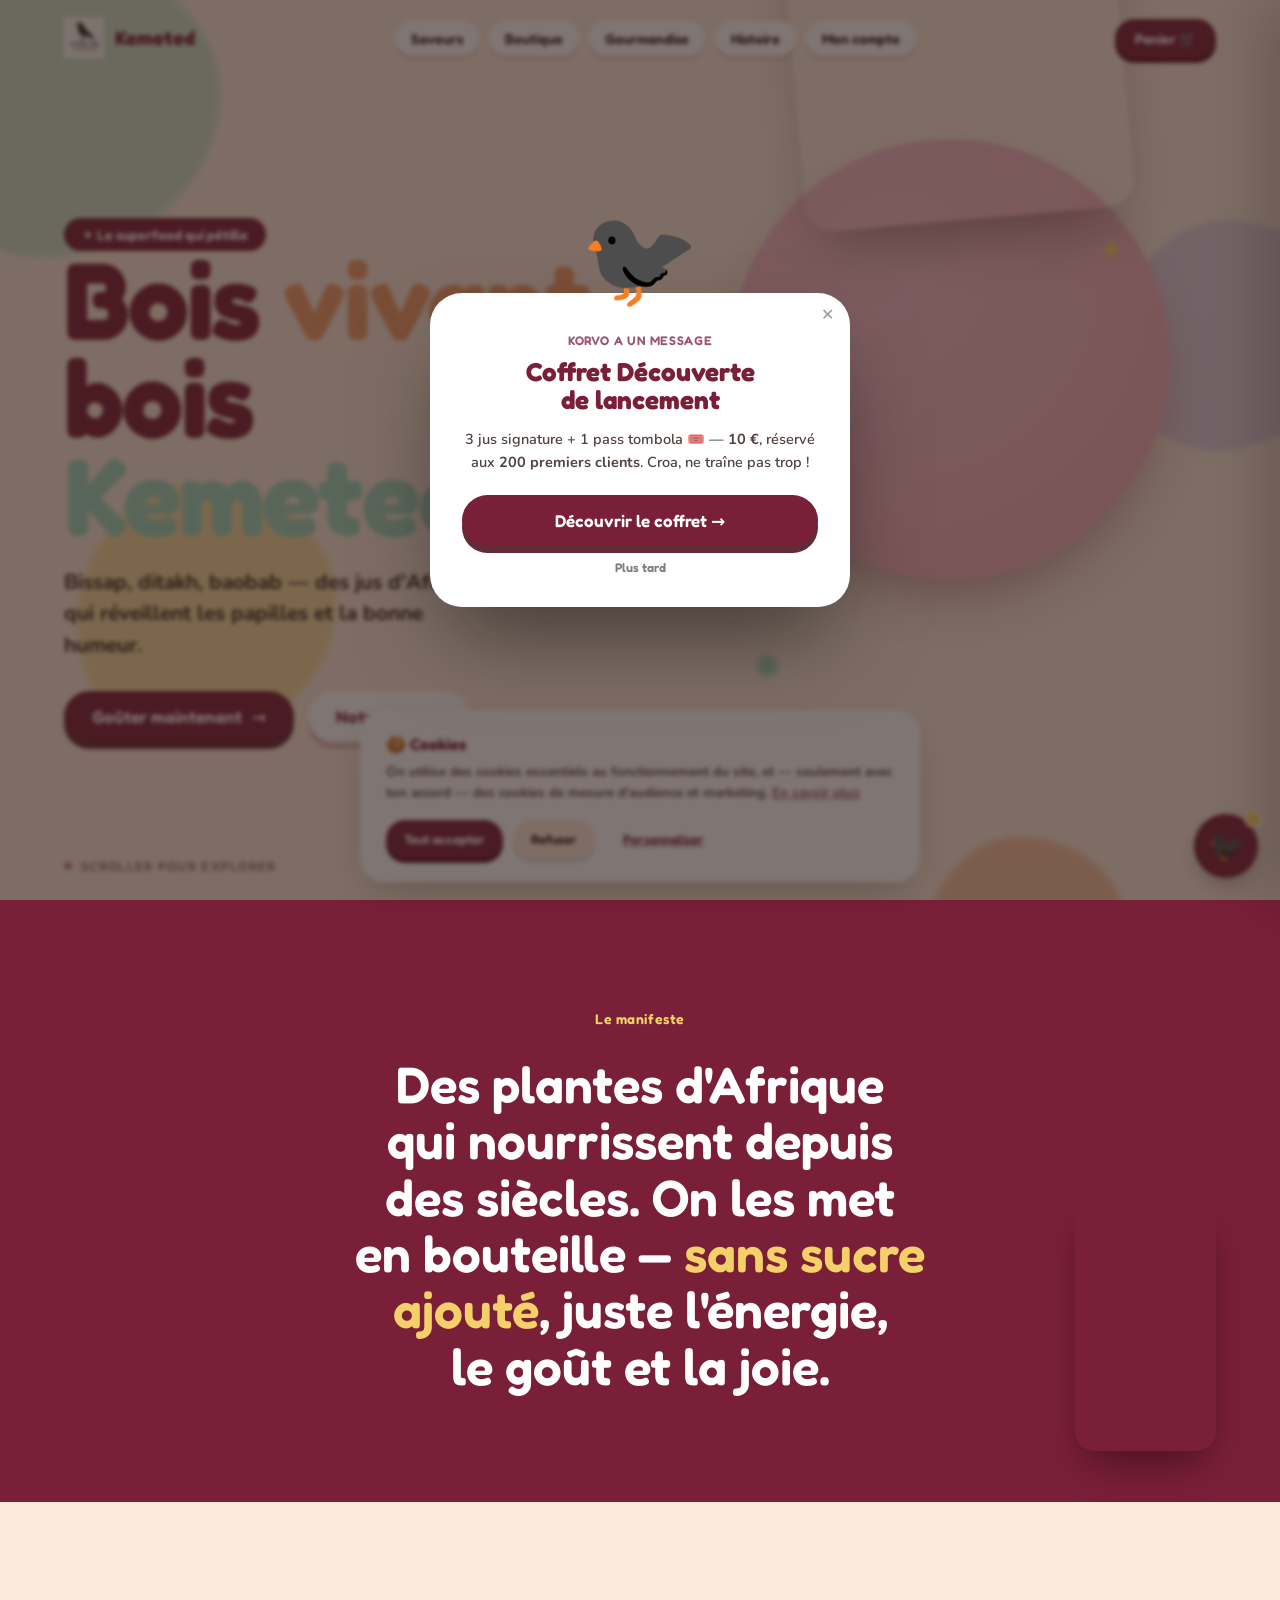
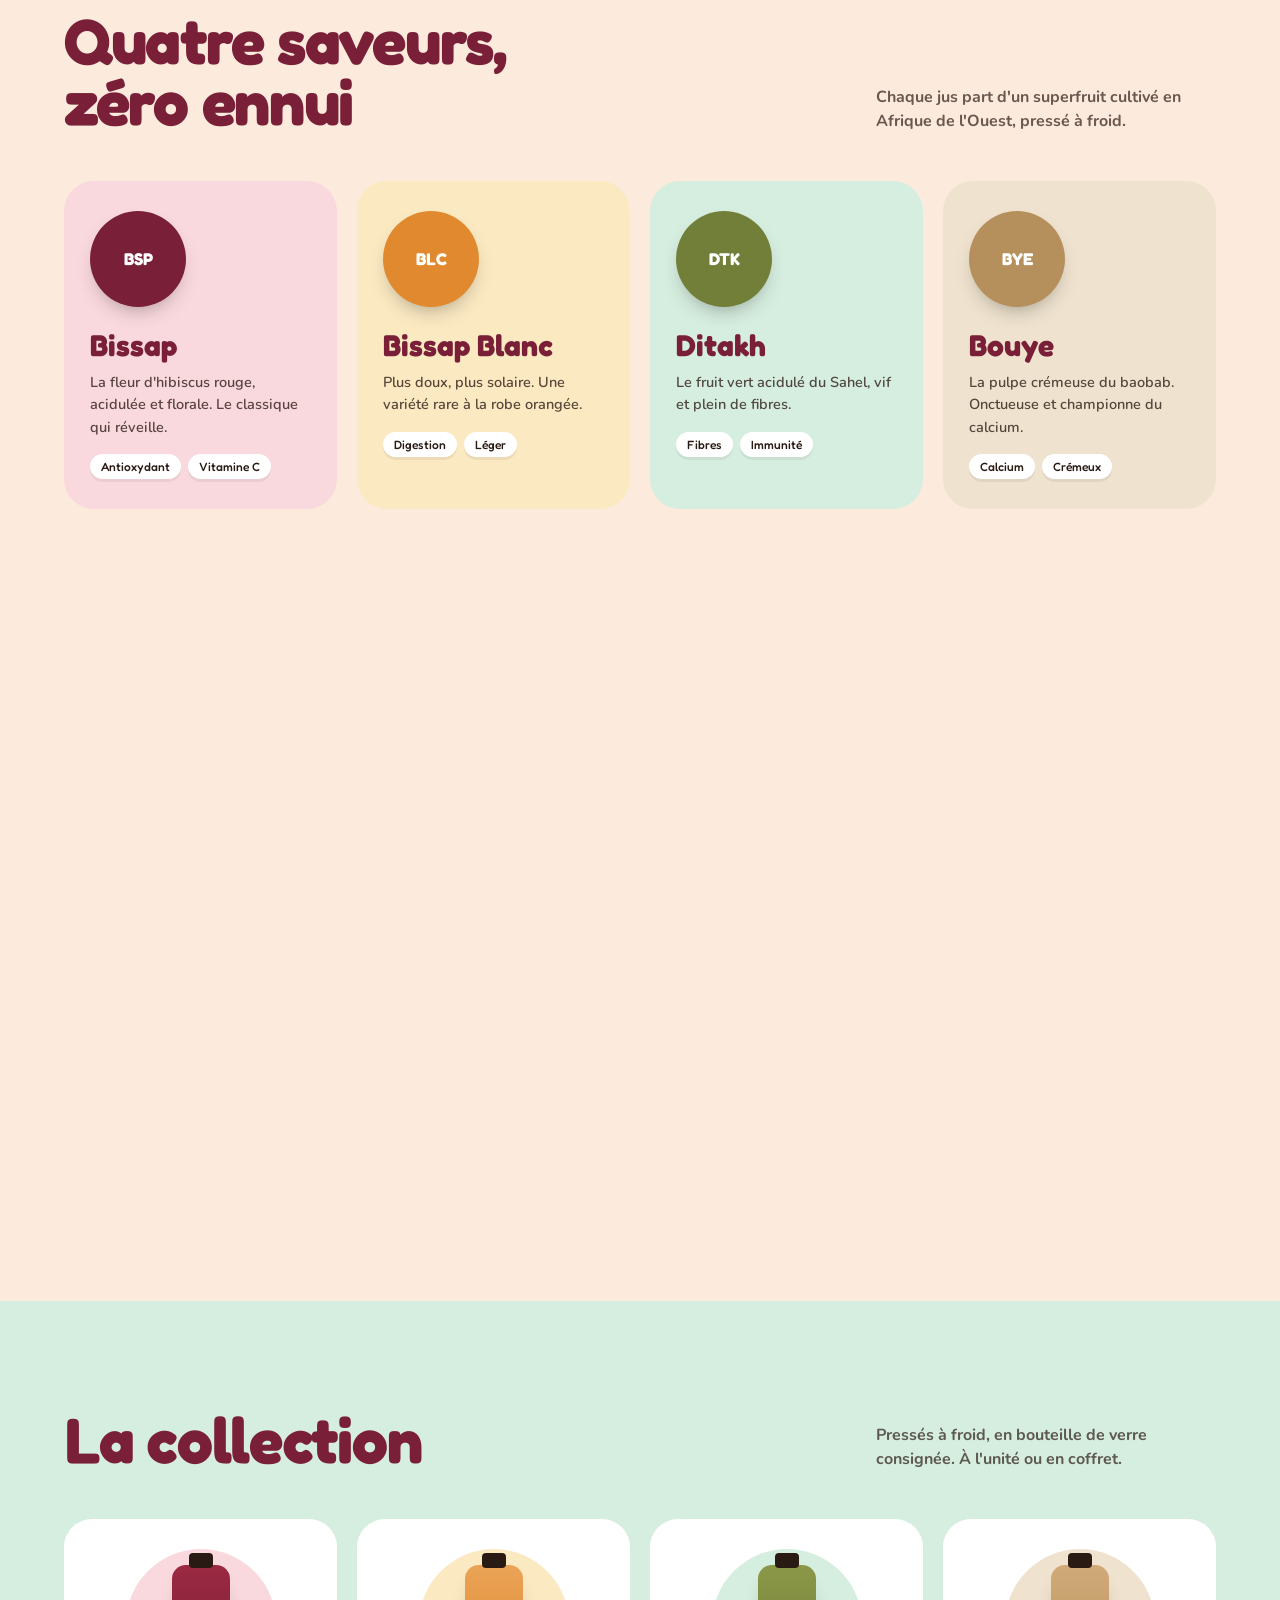
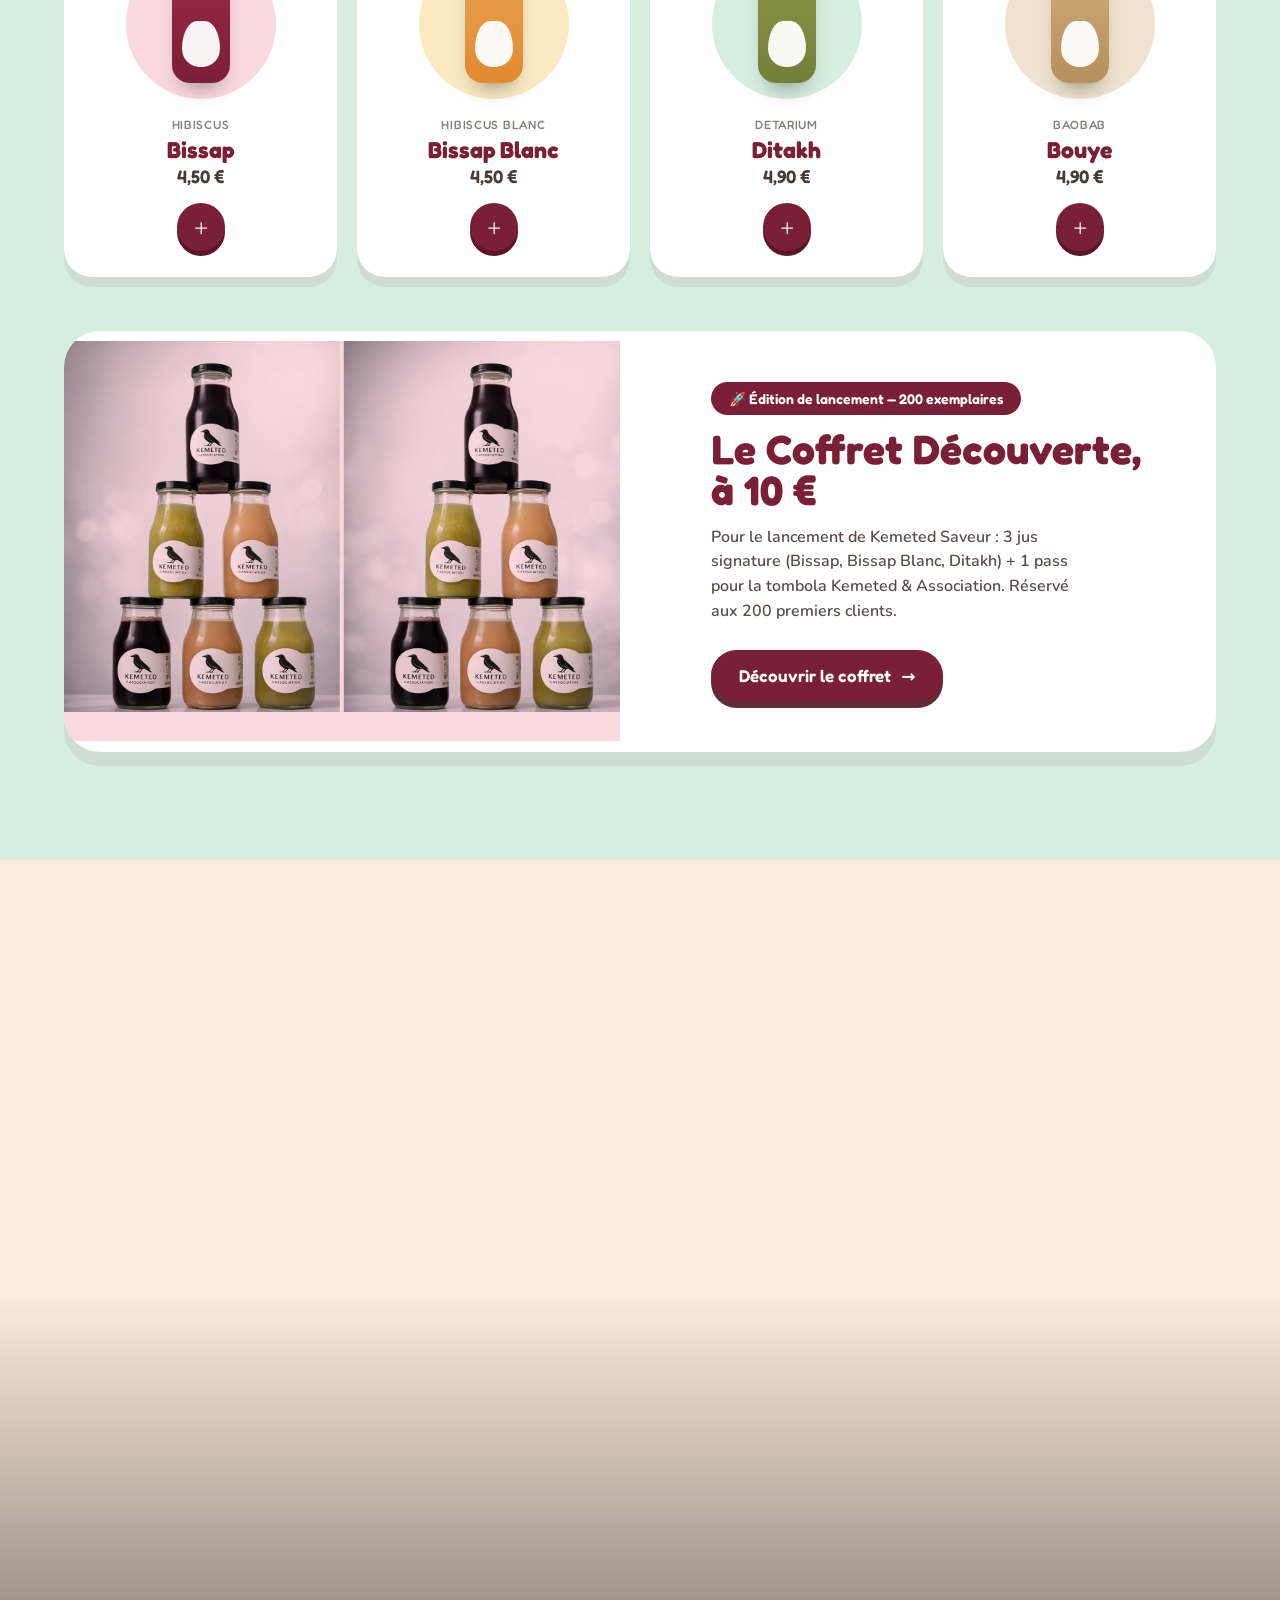
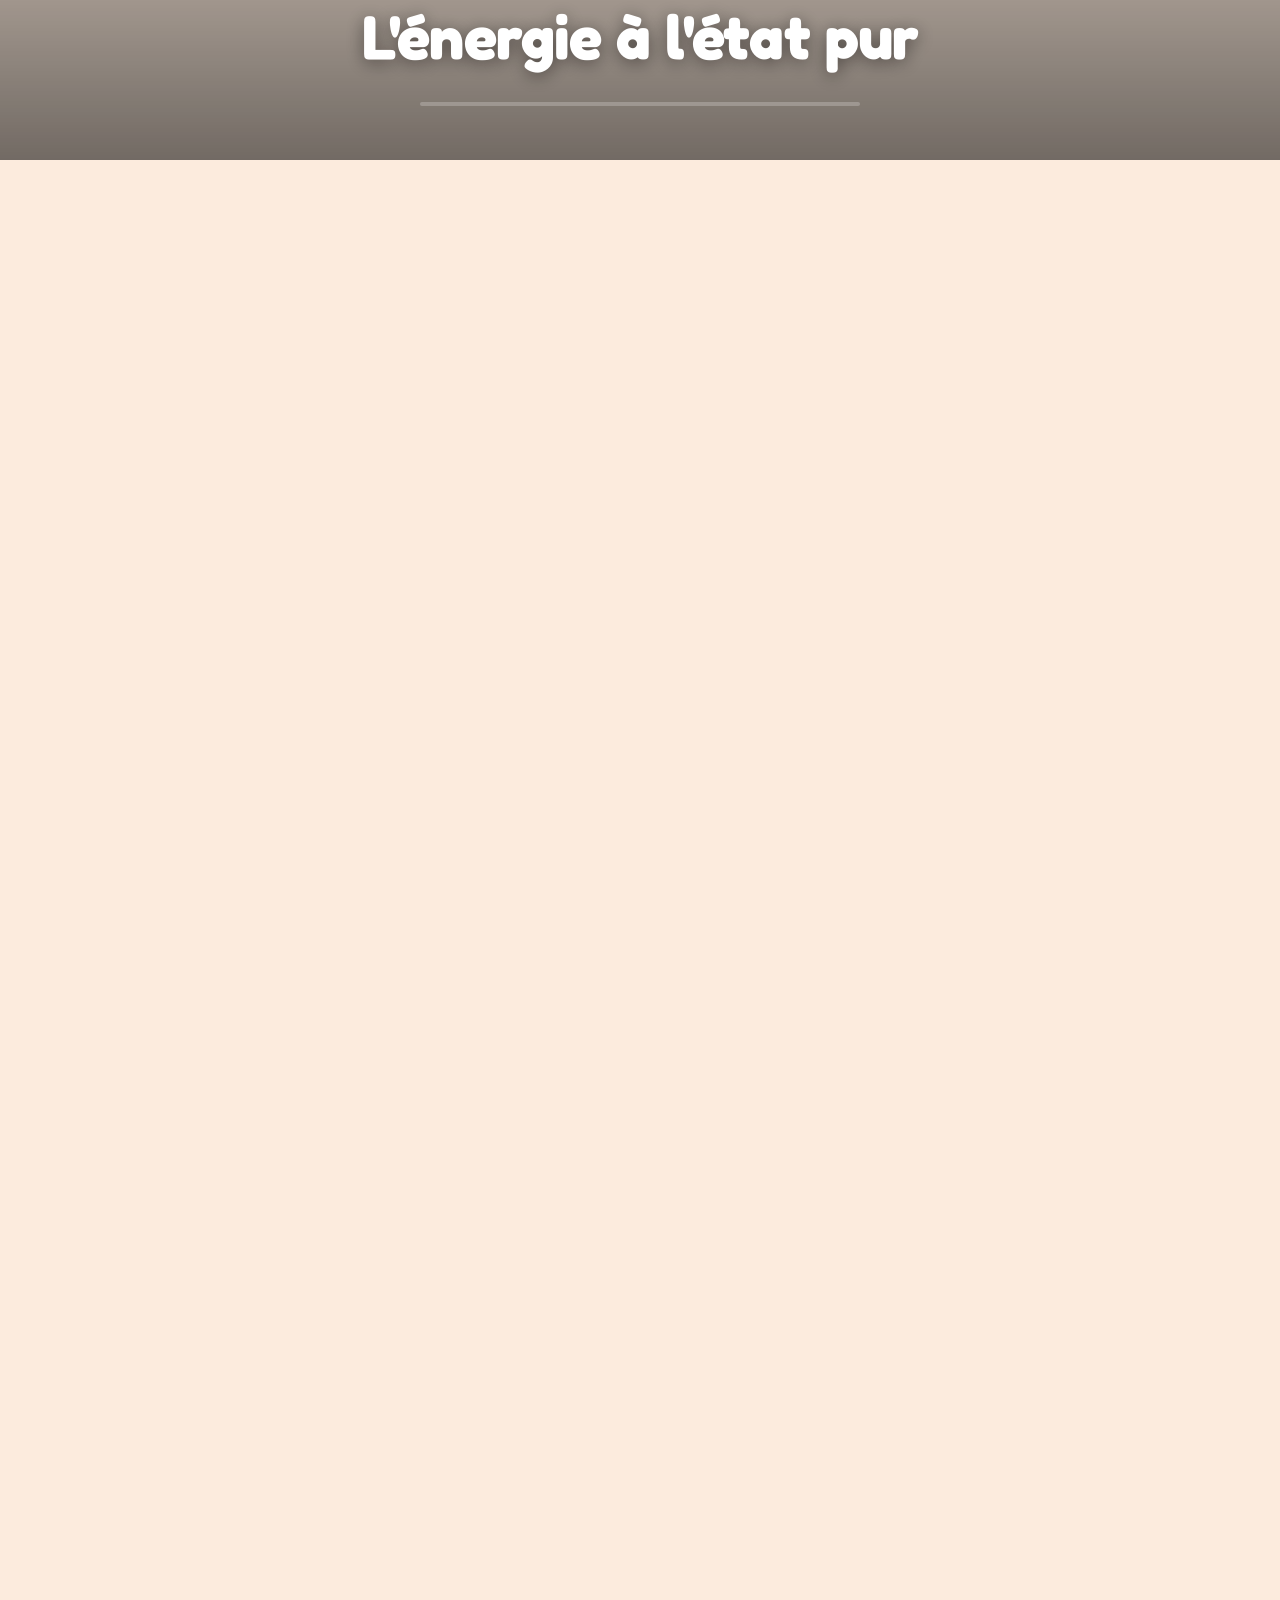
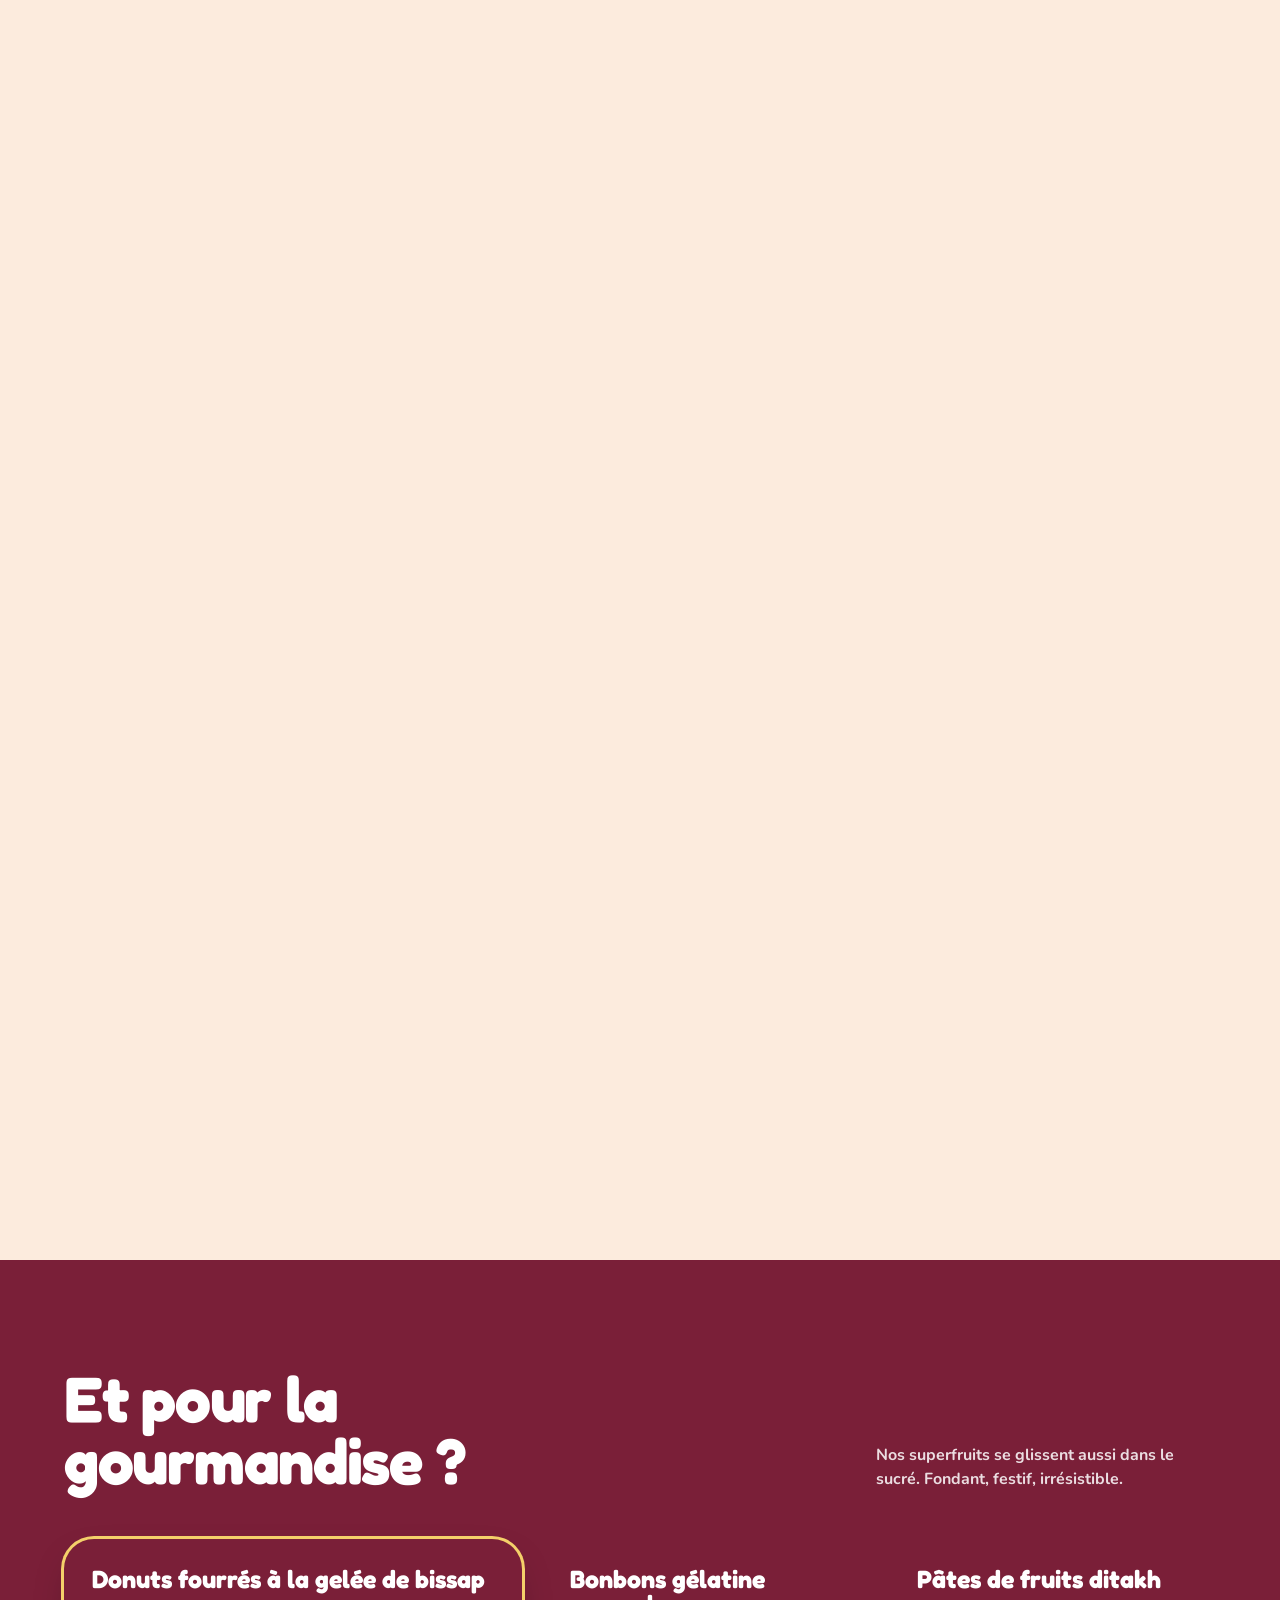
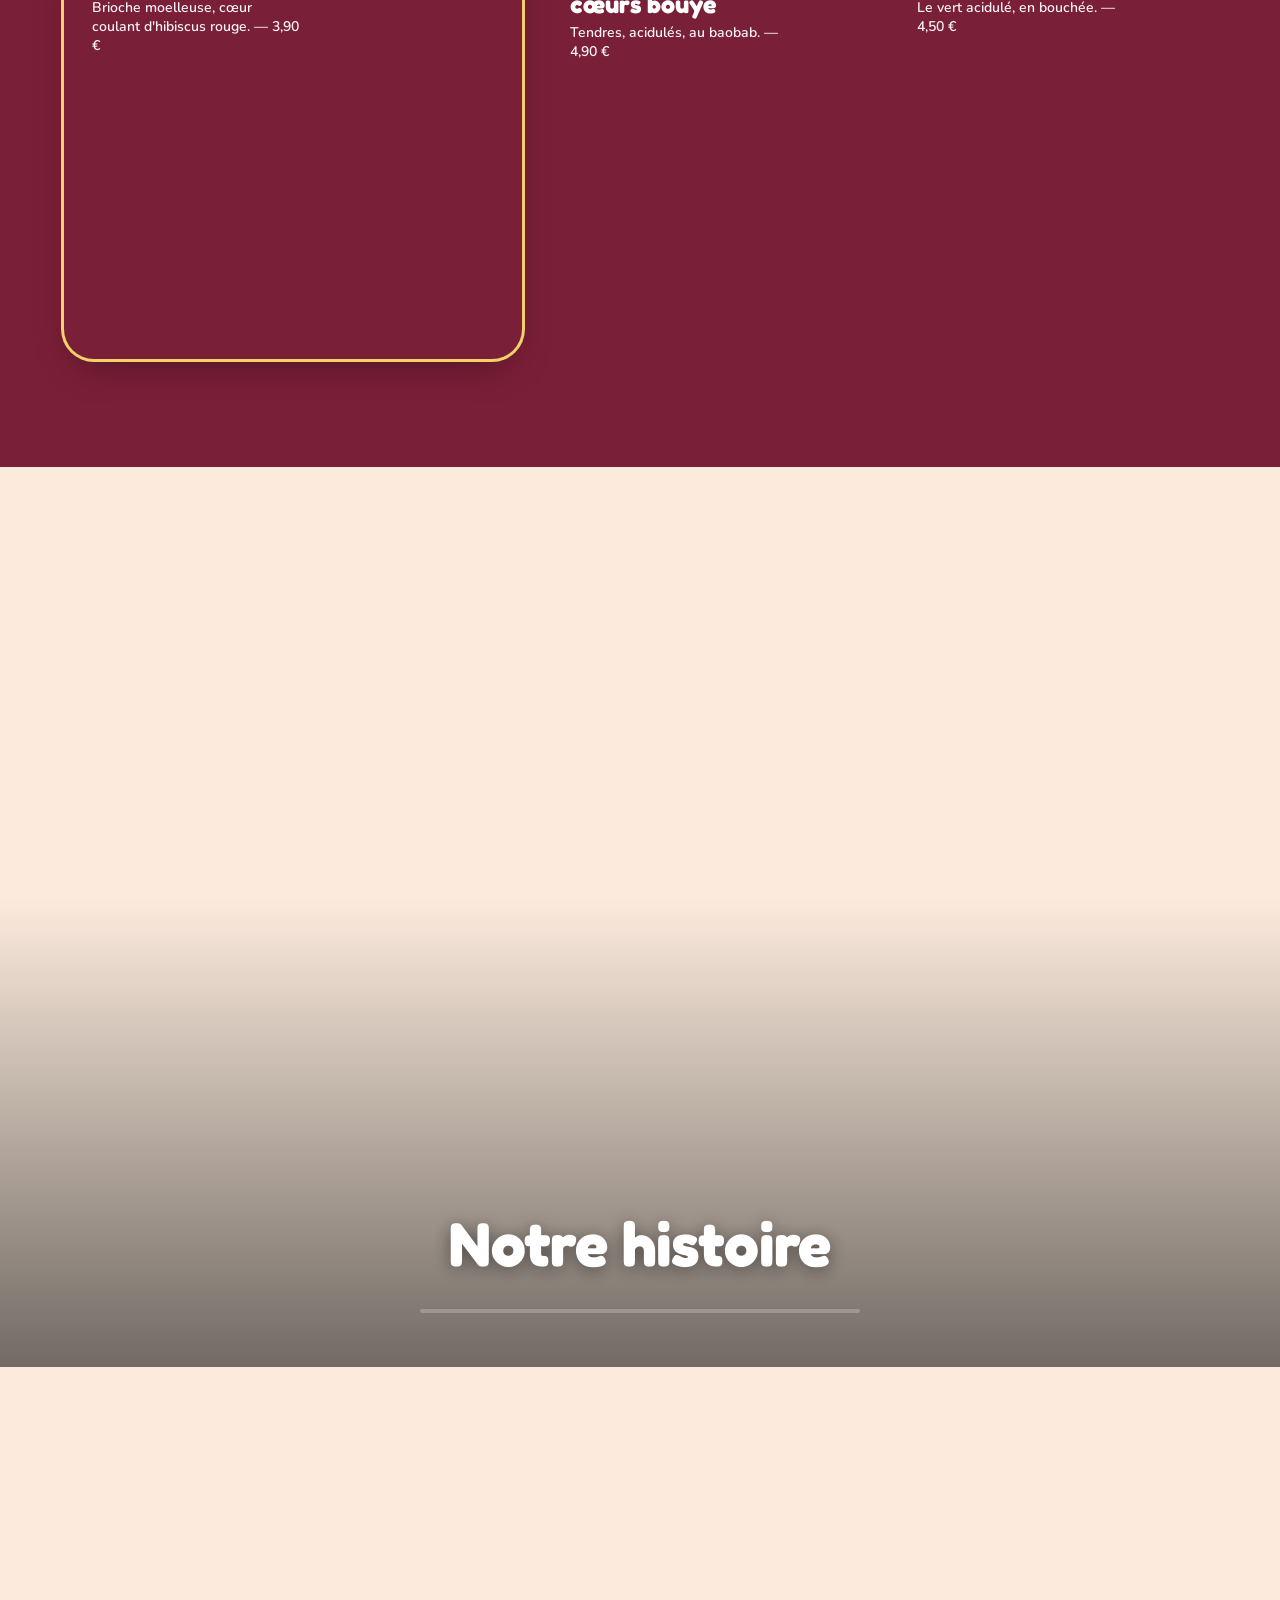
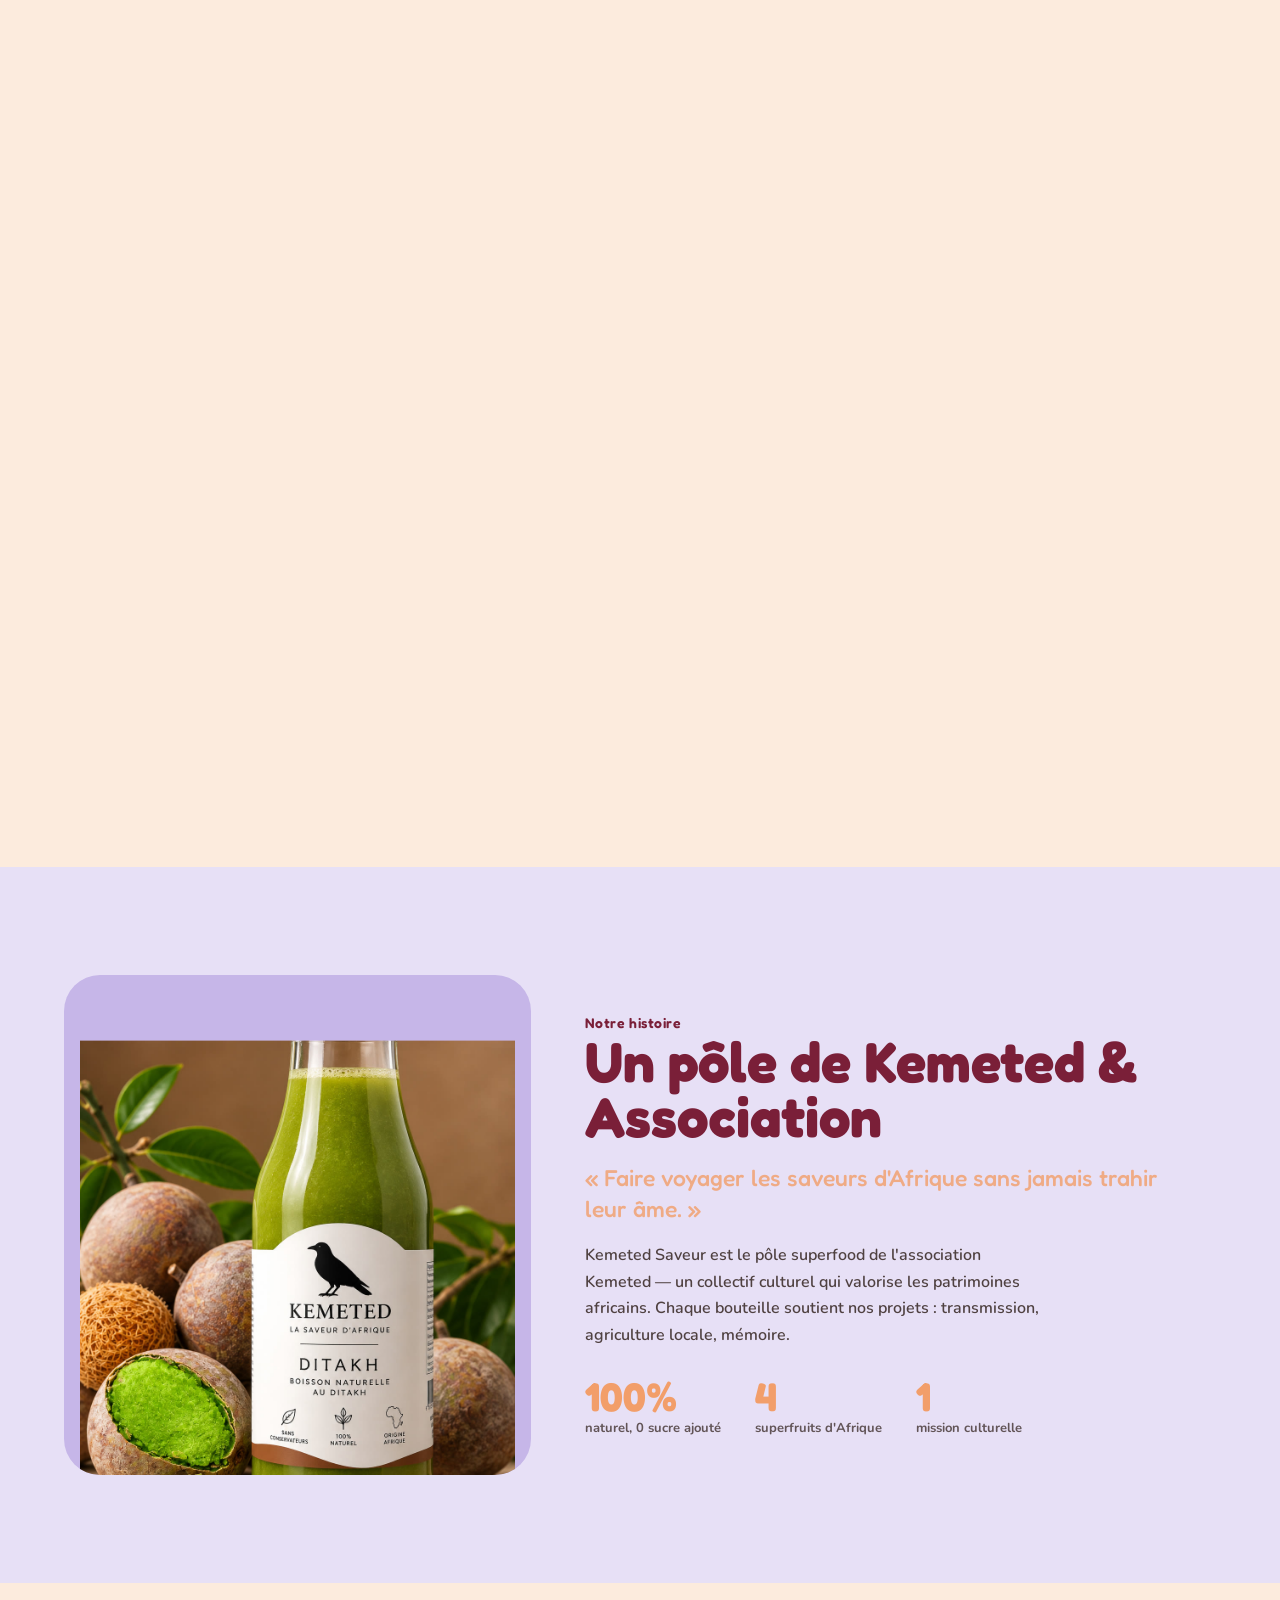
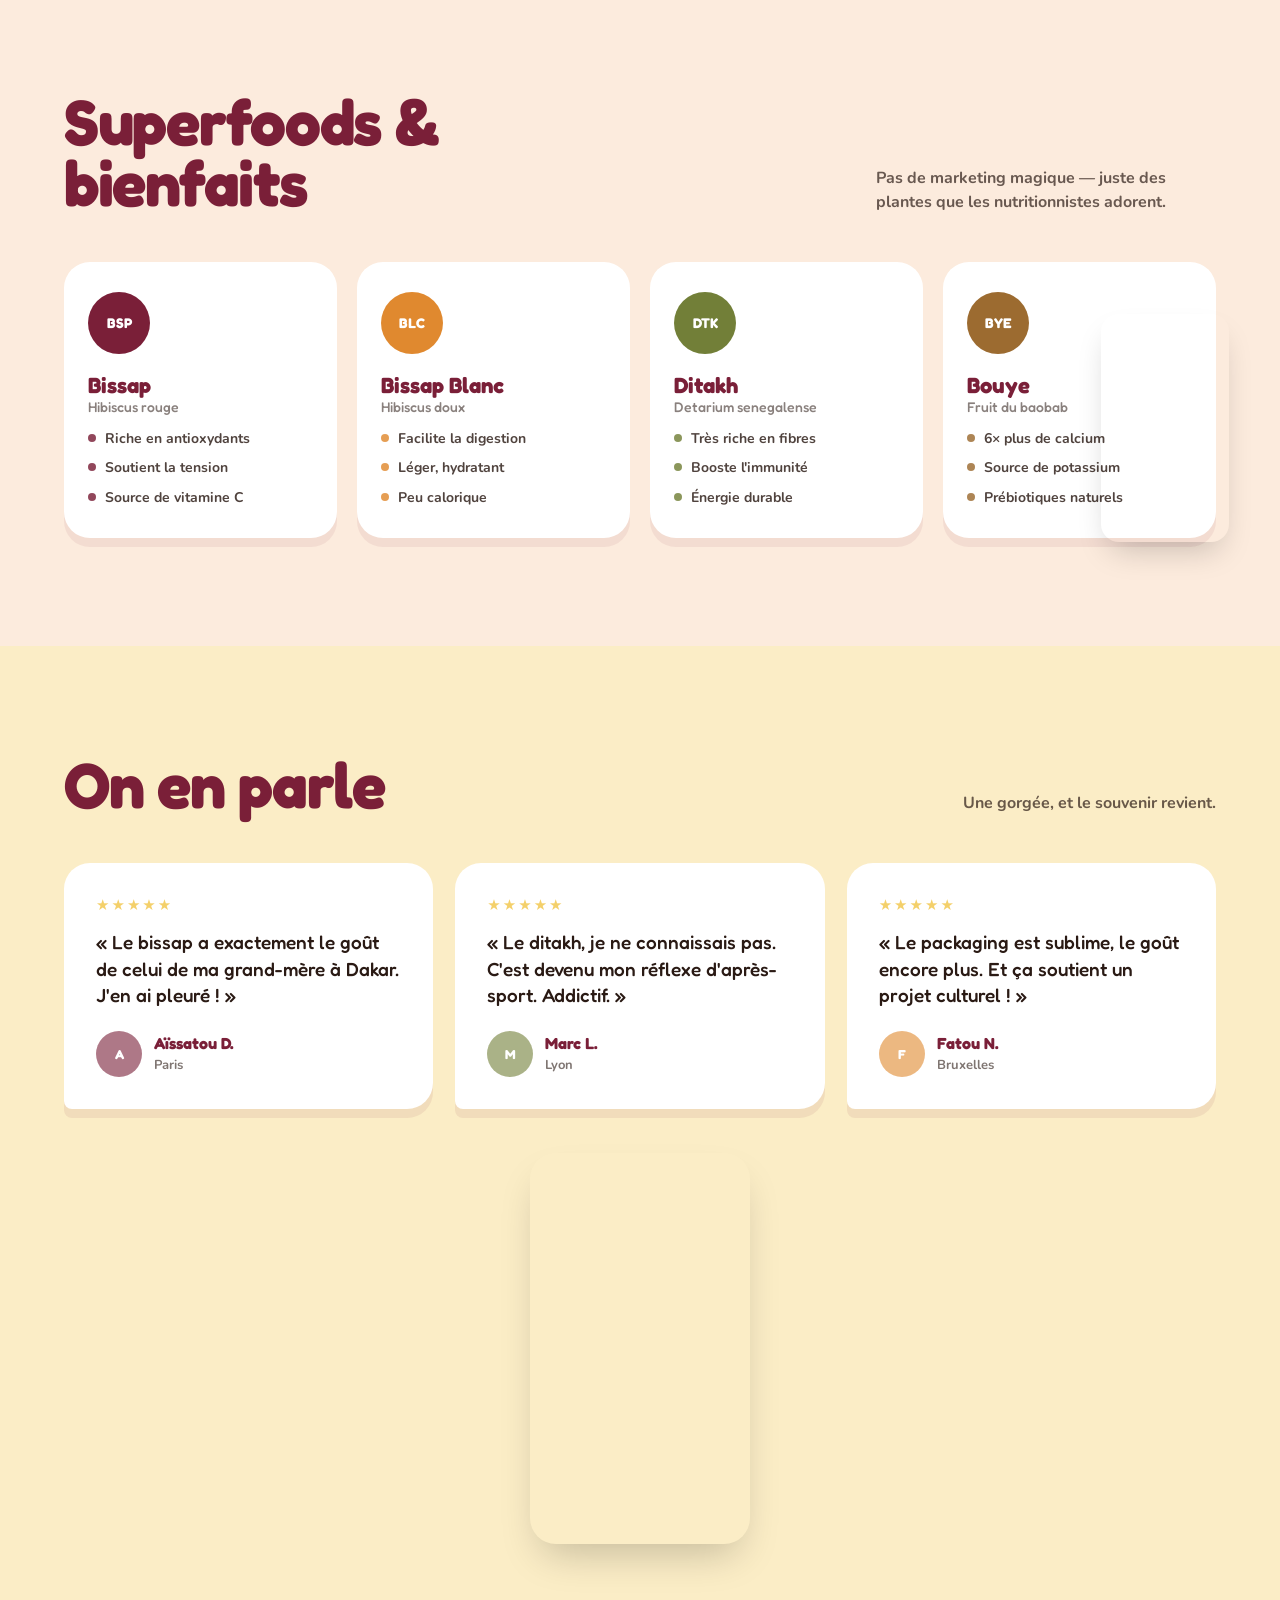
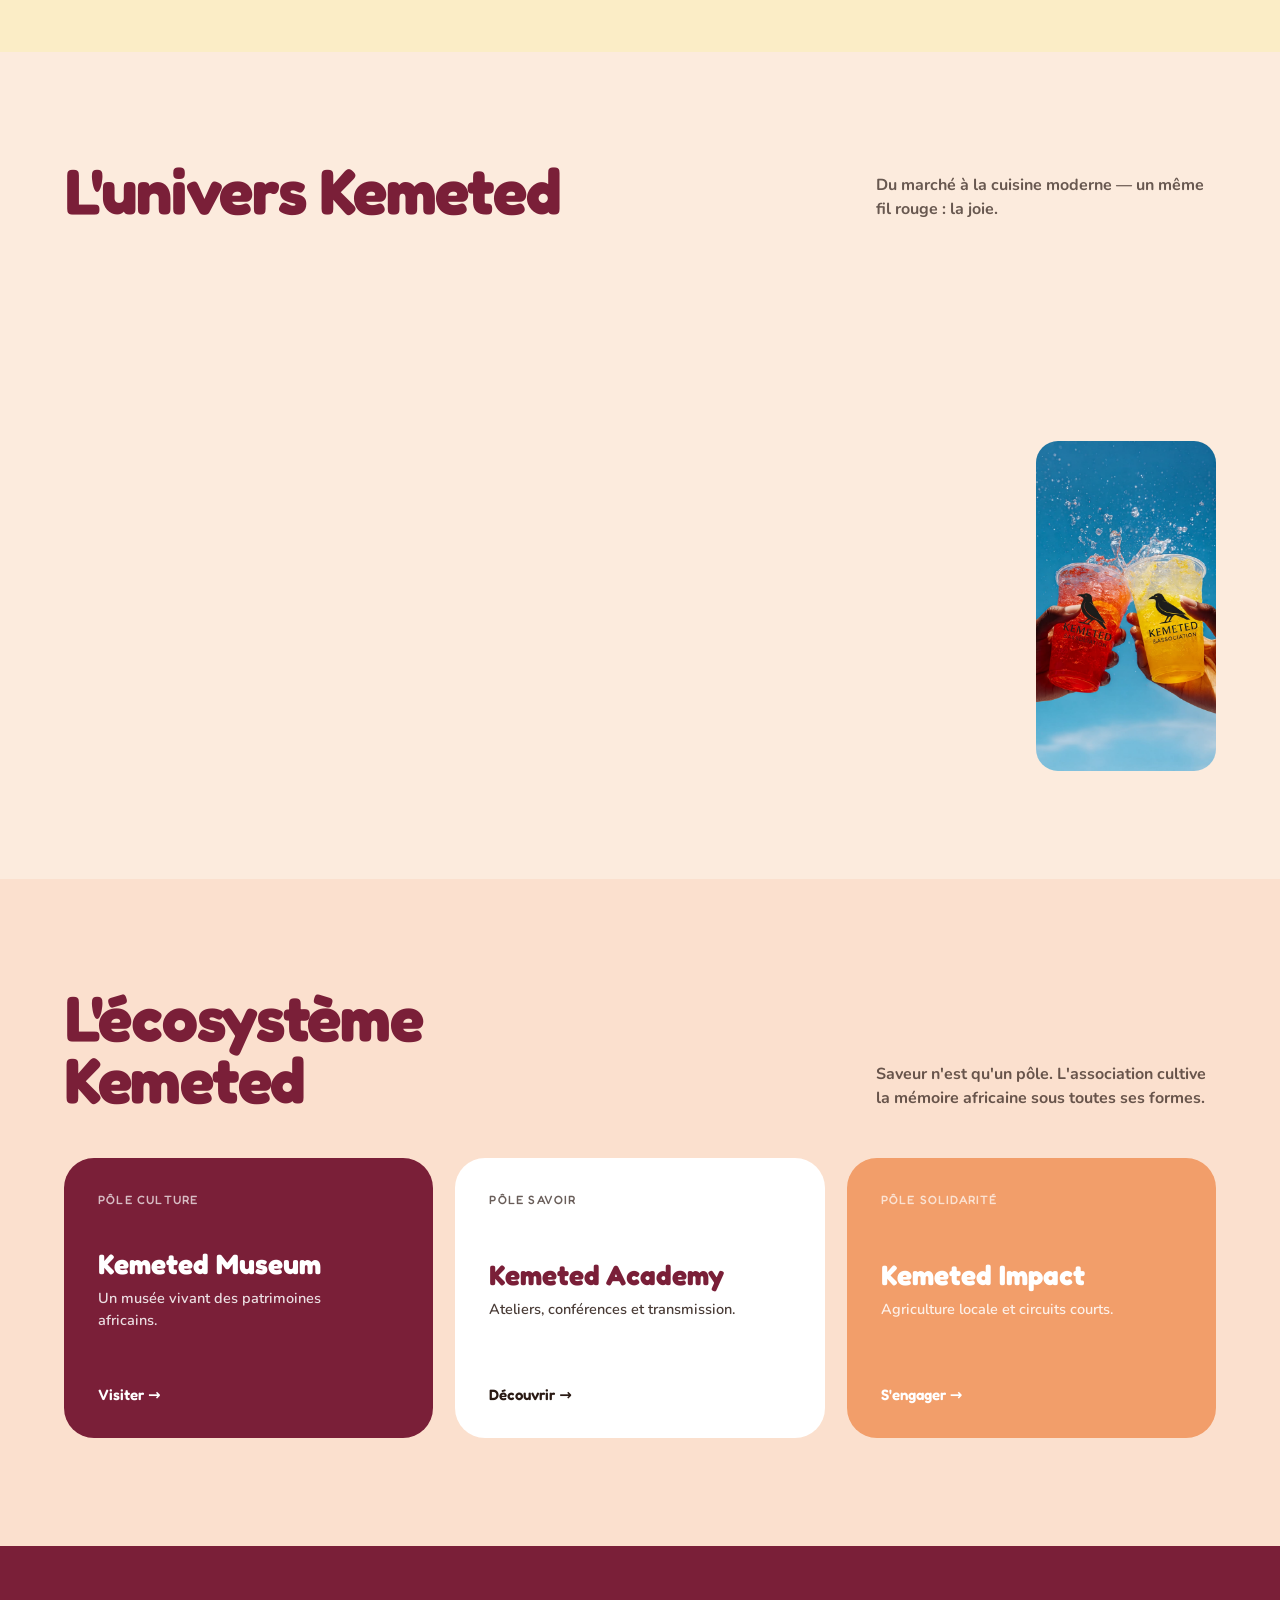
==== commit 3195d936: "Add cart, accounts, points, B2B pricing, product pages, chatbot & legal pages - Real shopping cart (" ====
--- a/project/index.html
+++ b/project/index.html
@@ -5,6 +5,7 @@
 <meta name="viewport" content="width=device-width, initial-scale=1.0">
 <title>Kemeted Saveur — Bois vivant</title>
 <link rel="stylesheet" href="pop/pop-styles.css">
+<script>window.KEMETED_ROOT = './';</script>
 </head>
 <body>
 
@@ -18,8 +19,9 @@
     <a href="#produits">Boutique</a>
     <a href="#gourmandise">Gourmandise</a>
     <a href="#histoire">Histoire</a>
+    <a href="compte.html">Mon compte</a>
   </nav>
-  <a class="nav__cta" href="#produits">Commander 🛒</a>
+  <a class="nav__cta" href="panier.html" data-cart-trigger>Panier 🛒</a>
 </header>
 
 <!-- HERO -->
@@ -50,7 +52,7 @@
     <p class="big reveal d1">Des plantes d'Afrique qui nourrissent depuis des siècles. On les met en bouteille — <em>sans sucre ajouté</em>, juste l'énergie, le goût et la joie.</p>
   </div>
   <div class="manifeste-vid reveal d3">
-    <video class="scroll-vid" src="../input/v7.mp4" muted playsinline preload="metadata" disablepictureinpicture></video>
+    <video class="scroll-vid" data-src="../input/v7.mp4" muted playsinline preload="metadata" disablepictureinpicture></video>
   </div>
 </section>
 
@@ -88,7 +90,7 @@
       </article>
     </div>
     <div class="ing-vid reveal d1">
-      <video class="loop-vid" src="../input/v11.mp4" muted playsinline preload="auto" loop disablepictureinpicture></video>
+      <video class="loop-vid" data-src="../input/v11.mp4" muted playsinline preload="auto" loop disablepictureinpicture></video>
     </div>
   </div>
 </section>
@@ -106,39 +108,47 @@
     <div class="prod-grid">
       <article class="prod reveal" data-pid="bissap"
         data-bg="#FAD9DE" data-img="assets/splash-bissap.png">
-        <div class="disc" style="background:#FAD9DE"><div class="bottle" style="background:linear-gradient(180deg,#9b2942,#7A1F38)"></div></div>
-        <div class="cat">Hibiscus</div><h4>Bissap</h4><div class="price">4,50 €</div>
-        <a href="https://buy.stripe.com/00wfZ9dJU2QX4lSaxG8N208" target="_blank" rel="noopener" class="add" aria-label="Commander le Bissap Rouge">+</a>
+        <a class="prod__link" href="produit/bissap/" aria-label="Voir le Bissap">
+          <div class="disc" style="background:#FAD9DE"><div class="bottle" style="background:linear-gradient(180deg,#9b2942,#7A1F38)"></div></div>
+          <div class="cat">Hibiscus</div><h4>Bissap</h4><div class="price">4,50 €</div>
+        </a>
+        <button type="button" class="add" aria-label="Ajouter le Bissap au panier">+</button>
       </article>
       <article class="prod reveal d1" data-pid="blanc"
         data-bg="#FBE9C2" data-img="assets/splash-bissap.png" data-filter="hue-rotate(28deg) saturate(0.75)">
-        <div class="disc" style="background:#FBE9C2"><div class="bottle" style="background:linear-gradient(180deg,#eaa356,#E0892F)"></div></div>
-        <div class="cat">Hibiscus blanc</div><h4>Bissap Blanc</h4><div class="price">4,50 €</div>
-        <a href="https://buy.stripe.com/7sY4grgW6bnt9Gc0X68N209" target="_blank" rel="noopener" class="add" aria-label="Commander le Bissap Blanc">+</a>
+        <a class="prod__link" href="produit/blanc/" aria-label="Voir le Bissap Blanc">
+          <div class="disc" style="background:#FBE9C2"><div class="bottle" style="background:linear-gradient(180deg,#eaa356,#E0892F)"></div></div>
+          <div class="cat">Hibiscus blanc</div><h4>Bissap Blanc</h4><div class="price">4,50 €</div>
+        </a>
+        <button type="button" class="add" aria-label="Ajouter le Bissap Blanc au panier">+</button>
       </article>
       <article class="prod reveal d2" data-pid="ditakh"
-        data-bg="#D6EEDF" data-img="assets/bottle-ditakh.png">
-        <div class="disc" style="background:#D6EEDF"><div class="bottle" style="background:linear-gradient(180deg,#8b9748,#727F38)"></div></div>
-        <div class="cat">Detarium</div><h4>Ditakh</h4><div class="price">4,90 €</div>
-        <a href="https://buy.stripe.com/6oU00bfS2bntdWs21a8N20a" target="_blank" rel="noopener" class="add" aria-label="Commander le Ditakh">+</a>
+        data-bg="#D6EEDF" data-img="assets/ditakh.jpg">
+        <a class="prod__link" href="produit/ditakh/" aria-label="Voir le Ditakh">
+          <div class="disc" style="background:#D6EEDF"><div class="bottle" style="background:linear-gradient(180deg,#8b9748,#727F38)"></div></div>
+          <div class="cat">Detarium</div><h4>Ditakh</h4><div class="price">4,90 €</div>
+        </a>
+        <button type="button" class="add" aria-label="Ajouter le Ditakh au panier">+</button>
       </article>
       <article class="prod reveal d3" data-pid="bouye"
-        data-bg="#EFE3CF" data-img="assets/bottle-ditakh.png" data-filter="sepia(0.45) hue-rotate(14deg) brightness(1.1)">
-        <div class="disc" style="background:#EFE3CF"><div class="bottle" style="background:linear-gradient(180deg,#d0aa78,#B6905C)"></div></div>
-        <div class="cat">Baobab</div><h4>Bouye</h4><div class="price">4,90 €</div>
-        <a href="https://buy.stripe.com/cNi28j21c1MT19G9tC8N20b" target="_blank" rel="noopener" class="add" aria-label="Commander le Bouye">+</a>
+        data-bg="#EFE3CF" data-img="assets/bouye.jpg">
+        <a class="prod__link" href="produit/bouye/" aria-label="Voir le Bouye">
+          <div class="disc" style="background:#EFE3CF"><div class="bottle" style="background:linear-gradient(180deg,#d0aa78,#B6905C)"></div></div>
+          <div class="cat">Baobab</div><h4>Bouye</h4><div class="price">4,90 €</div>
+        </a>
+        <button type="button" class="add" aria-label="Ajouter le Bouye au panier">+</button>
       </article>
     </div>
     <div class="coffret reveal">
       <div class="ph">
-        <video class="scroll-vid" src="../input/v9.mp4" muted playsinline preload="metadata" disablepictureinpicture></video>
+        <video class="scroll-vid" data-src="../input/v9.mp4" muted playsinline preload="metadata" disablepictureinpicture></video>
         <img src="assets/pyramid.png" alt="Coffret découverte Kemeted">
       </div>
       <div class="txt">
-        <span class="pill">Coffret découverte</span>
-        <h3>Les quatre, d'un coup !</h3>
-        <p>Le coffret signature réunit nos quatre jus dans leurs bouteilles de verre. La meilleure façon de trouver ta saveur — et de l'offrir.</p>
-        <a href="#" class="btn">Commander le coffret <span>→</span></a>
+        <span class="pill">🚀 Édition de lancement — 200 exemplaires</span>
+        <h3>Le Coffret Découverte, à 10 €</h3>
+        <p>Pour le lancement de Kemeted Saveur : 3 jus signature (Bissap, Bissap Blanc, Ditakh) + 1 pass pour la tombola Kemeted &amp; Association. Réservé aux 200 premiers clients.</p>
+        <a href="produit/coffret/" class="btn">Découvrir le coffret <span>→</span></a>
       </div>
     </div>
   </div>
@@ -147,7 +157,7 @@
 <!-- VIDEO PIN v8 — scroll bloque jusqu'à la fin -->
 <section class="vid-pin" id="pin-v8">
   <div class="vid-pin__inner">
-    <video src="../input/v8.mp4" muted playsinline preload="auto" disablepictureinpicture></video>
+    <video data-src="../input/v8.mp4" muted playsinline preload="auto" disablepictureinpicture></video>
     <div class="vid-pin__overlay">
       <span class="vid-pin__label">L'énergie à l'état pur</span>
       <div class="vid-pin__progress-wrap"><div class="vid-pin__bar"></div></div>
@@ -164,22 +174,31 @@
     </div>
     <div class="gour-grid">
       <article class="gour tall reveal" data-gour-idx="0" data-pid="donut">
-        <div class="ph">
-          <video class="gour-vid" src="../input/v12.mp4" muted playsinline preload="metadata" disablepictureinpicture></video>
-        </div>
-        <div class="meta"><h4>Donuts fourrés à la gelée de bissap</h4><p>Brioche moelleuse, cœur coulant d'hibiscus rouge.</p></div>
+        <a class="gour__link" href="produit/donut/" aria-label="Voir les Donuts bissap">
+          <div class="ph">
+            <video class="gour-vid" data-src="../input/v12.mp4" muted playsinline preload="metadata" disablepictureinpicture></video>
+          </div>
+          <div class="meta"><h4>Donuts fourrés à la gelée de bissap</h4><p>Brioche moelleuse, cœur coulant d'hibiscus rouge. — 3,90 €</p></div>
+        </a>
+        <button type="button" class="gour-add-btn" data-gour-pid="donut">Ajouter au panier +</button>
       </article>
       <article class="gour reveal d1" data-gour-idx="1" data-pid="bonbon">
-        <div class="ph">
-          <video class="gour-vid" src="../input/v10.mp4" muted playsinline preload="metadata" disablepictureinpicture></video>
-        </div>
-        <div class="meta"><h4>Bonbons gélatine cœurs bouye</h4><p>Tendres, acidulés, au baobab.</p></div>
+        <a class="gour__link" href="produit/bonbon/" aria-label="Voir les Bonbons bouye">
+          <div class="ph">
+            <video class="gour-vid" data-src="../input/v10.mp4" muted playsinline preload="metadata" disablepictureinpicture></video>
+          </div>
+          <div class="meta"><h4>Bonbons gélatine cœurs bouye</h4><p>Tendres, acidulés, au baobab. — 4,90 €</p></div>
+        </a>
+        <button type="button" class="gour-add-btn" data-gour-pid="bonbon">Ajouter au panier +</button>
       </article>
       <article class="gour reveal d2" data-gour-idx="2" data-pid="pate">
-        <div class="ph">
-          <video class="gour-vid" src="../input/v8.mp4" muted playsinline preload="metadata" disablepictureinpicture></video>
-        </div>
-        <div class="meta"><h4>Pâtes de fruits ditakh</h4><p>Le vert acidulé, en bouchée.</p></div>
+        <a class="gour__link" href="produit/pate/" aria-label="Voir les Pâtes de fruits ditakh">
+          <div class="ph">
+            <video class="gour-vid" data-src="../input/v8.mp4" muted playsinline preload="metadata" disablepictureinpicture></video>
+          </div>
+          <div class="meta"><h4>Pâtes de fruits ditakh</h4><p>Le vert acidulé, en bouchée. — 4,50 €</p></div>
+        </a>
+        <button type="button" class="gour-add-btn" data-gour-pid="pate">Ajouter au panier +</button>
       </article>
     </div>
   </div>
@@ -188,7 +207,7 @@
 <!-- VIDEO PIN v14 — juste avant Notre Histoire -->
 <section class="vid-pin" id="pin-v14">
   <div class="vid-pin__inner">
-    <video src="../input/v14.mp4" muted playsinline preload="auto" disablepictureinpicture></video>
+    <video data-src="../input/v14.mp4" muted playsinline preload="auto" disablepictureinpicture></video>
     <div class="vid-pin__overlay">
       <span class="vid-pin__label">Notre histoire</span>
       <div class="vid-pin__progress-wrap"><div class="vid-pin__bar"></div></div>
@@ -201,8 +220,8 @@
   <div class="wrap">
     <div class="hist-grid">
       <div class="hist-media reveal">
-        <video class="scroll-vid" src="../input/v14.mp4" muted playsinline preload="metadata" disablepictureinpicture></video>
-        <img class="hist-bottle" data-parallax="0.05" src="assets/bottle-ditakh.png" alt="Bouteille de ditakh">
+        <video class="scroll-vid" data-src="../input/v14.mp4" muted playsinline preload="metadata" disablepictureinpicture></video>
+        <img class="hist-bottle" data-parallax="0.05" src="assets/ditakh.jpg" alt="Bouteille de ditakh">
       </div>
       <div class="hist-copy reveal d1">
         <span class="kicker">Notre histoire</span>
@@ -234,7 +253,7 @@
     </div>
   </div>
   <div class="bf-vid-wrap reveal d4">
-    <video class="scroll-vid" src="../input/v12.mp4" muted playsinline preload="metadata" disablepictureinpicture></video>
+    <video class="scroll-vid" data-src="../input/v12.mp4" muted playsinline preload="metadata" disablepictureinpicture></video>
   </div>
 </section>
 
@@ -249,7 +268,7 @@
     </div>
     <div class="temo-vid reveal d3">
       <div class="vid-reel">
-        <video class="scroll-vid" src="../input/v13.mp4" muted playsinline preload="metadata" disablepictureinpicture></video>
+        <video class="scroll-vid" data-src="../input/v13.mp4" muted playsinline preload="metadata" disablepictureinpicture></video>
       </div>
     </div>
   </div>
@@ -261,22 +280,22 @@
     <div class="shead reveal"><h2>L'univers Kemeted</h2><p>Du marché à la cuisine moderne — un même fil rouge : la joie.</p></div>
     <div class="gal-grid reveal">
       <div class="cell c-a">
-        <video class="scroll-vid" src="../input/v14.mp4" muted playsinline preload="metadata" disablepictureinpicture></video>
+        <video class="scroll-vid" data-src="../input/v14.mp4" muted playsinline preload="metadata" disablepictureinpicture></video>
       </div>
       <div class="cell c-b">
-        <video class="scroll-vid" src="../input/v20.mp4" muted playsinline preload="metadata" disablepictureinpicture></video>
+        <video class="scroll-vid" data-src="../input/v20.mp4" muted playsinline preload="metadata" disablepictureinpicture></video>
       </div>
       <div class="cell c-c">
-        <video class="scroll-vid" src="../input/v21.mp4" muted playsinline preload="metadata" disablepictureinpicture></video>
+        <video class="scroll-vid" data-src="../input/v21.mp4" muted playsinline preload="metadata" disablepictureinpicture></video>
       </div>
       <div class="cell c-d">
-        <video class="scroll-vid" src="../input/v23.mp4" muted playsinline preload="metadata" disablepictureinpicture></video>
+        <video class="scroll-vid" data-src="../input/v23.mp4" muted playsinline preload="metadata" disablepictureinpicture></video>
       </div>
       <div class="cell c-e">
         <img class="gal-img" src="../input/v26.jpg" alt="portrait" loading="lazy">
       </div>
       <div class="cell c-f">
-        <video class="scroll-vid" src="../input/v28.mp4" muted playsinline preload="metadata" disablepictureinpicture></video>
+        <video class="scroll-vid" data-src="../input/v28.mp4" muted playsinline preload="metadata" disablepictureinpicture></video>
       </div>
     </div>
   </div>
@@ -314,10 +333,11 @@
     <div class="foot__brand"><img src="assets/logo.png" alt="Kemeted & Association"><p>Kemeted Saveur — pôle superfood de Kemeted &amp; Association. Bois vivant.</p></div>
     <div class="foot__col"><h5>Boutique</h5><a href="#produits">Bissap</a><a href="#produits">Bissap Blanc</a><a href="#produits">Ditakh</a><a href="#produits">Bouye</a><a href="#gourmandise">Gourmandise</a></div>
     <div class="foot__col"><h5>L'association</h5><a href="#histoire">Notre histoire</a><a href="#ecosysteme">Museum</a><a href="#ecosysteme">Academy</a><a href="#ecosysteme">Impact</a></div>
-    <div class="foot__col"><h5>Suivre</h5><a href="https://www.instagram.com/kemetedassociation/" target="_blank" rel="noopener">Instagram</a><a href="#">TikTok</a><a href="#">LinkedIn</a><a href="mailto:kemeted.association@gmail.com">Contact</a></div>
+    <div class="foot__col"><h5>Suivre</h5><a href="https://www.instagram.com/kemetedassociation/" target="_blank" rel="noopener">📸 Instagram</a><a href="#">TikTok</a><a href="#">LinkedIn</a><a href="mailto:kemeted.association@gmail.com">Contact</a></div>
+    <div class="foot__col"><h5>Légal</h5><a href="mentions-legales.html">Mentions légales</a><a href="politique-de-confidentialite.html">Confidentialité &amp; RGPD</a><a href="politique-de-remboursement.html">Remboursement</a><a href="#" id="foot-cookie-link">Gérer mes cookies</a></div>
   </div>
   <div class="foot__bottom">
-    <span>© <span id="year">2026</span> Kemeted &amp; Association. Tous droits réservés.</span>
+    <span>© 2025–<span id="year">2026</span> Kemeted &amp; Association. Tous droits réservés.</span>
     <span>Énergie naturelle, goût authentique.</span>
   </div>
 </footer>
@@ -353,7 +373,16 @@
   </defs>
 </svg>
 
+<script src="https://cdn.jsdelivr.net/npm/@supabase/supabase-js@2/dist/umd/supabase.js"></script>
+<script src="pop/pop-account.js"></script>
+<script src="pop/pop-products.js"></script>
 <script src="pop/pop-script.js"></script>
+<script src="pop/pop-cart.js"></script>
+<script src="pop/pop-widgets.js"></script>
+<script>
+  var fcl = document.getElementById('foot-cookie-link');
+  if (fcl) fcl.addEventListener('click', function(e){ e.preventDefault(); window.kemetedConsent && window.kemetedConsent.openSettings(); });
+</script>
 
 
 <!-- ========= NEWSLETTER + EMAIL + PUSH ========= -->
--- a/project/pop/pop-styles.css
+++ b/project/pop/pop-styles.css
@@ -148,6 +148,9 @@
 
 /* ============== PRODUITS ============== */
 .prod-grid{display:grid;grid-template-columns:repeat(4,1fr);gap:20px}
+.prod__link{display:block;cursor:pointer}
+.gour__link{display:block;height:100%;cursor:pointer}
+.gour-add-btn{font-family:inherit}
 .prod{background:#fff;border-radius:calc(28px * var(--radius-scale));padding:30px 24px 26px;text-align:center;
   box-shadow:0 10px 0 color-mix(in srgb,var(--bissap) 8%,transparent);transition:transform .35s var(--pop), box-shadow .35s}
 .prod:hover{transform:translateY(-8px)}
@@ -159,7 +162,7 @@
 .prod .cat{font-family:var(--font-display);font-size:12px;font-weight:500;letter-spacing:.06em;text-transform:uppercase;opacity:.55}
 .prod h4{font-family:var(--font-display);font-weight:700;font-size:23px;color:var(--bissap);margin:4px 0 2px}
 .prod .price{font-family:var(--font-display);font-weight:600;font-size:18px;opacity:.85}
-.prod .add{margin:16px auto 0;width:48px;height:48px;border-radius:50%;display:grid;place-items:center;background:var(--bissap);color:#fff;font-size:24px;font-weight:300;border:none;cursor:pointer;box-shadow:0 5px 0 var(--bissap-d);transition:transform .2s var(--pop);text-decoration:none;line-height:1}
+.prod .add{margin:16px auto 0;width:48px;height:48px;border-radius:50%;display:grid;place-items:center;background:var(--bissap);color:#fff;font-family:inherit;font-size:24px;font-weight:300;border:none;cursor:pointer;box-shadow:0 5px 0 var(--bissap-d);transition:transform .2s var(--pop);text-decoration:none;line-height:1}
 .prod .add:hover{transform:translateY(-2px)}
 .prod .add:active{transform:translateY(2px);box-shadow:0 2px 0 var(--bissap-d)}
 @media(max-width:880px){ .prod-grid{grid-template-columns:repeat(2,1fr)} }
@@ -257,13 +260,14 @@
 
 /* ============== FOOTER ============== */
 .foot{background:var(--ink);color:var(--cream);padding:74px var(--pad) 36px;position:relative;z-index:2}
-.foot__top{display:grid;grid-template-columns:1.4fr 1fr 1fr 1fr;gap:38px;max-width:var(--maxw);margin:0 auto;padding-bottom:46px;border-bottom:1px solid rgba(255,255,255,.12)}
+.foot__top{display:grid;grid-template-columns:1.2fr 1fr 1fr 1fr 1fr;gap:32px;max-width:var(--maxw);margin:0 auto;padding-bottom:46px;border-bottom:1px solid rgba(255,255,255,.12)}
 .foot__brand img{width:60px;margin-bottom:16px;filter:invert(1);mix-blend-mode:screen}
 .foot__brand p{font-size:14px;font-weight:600;opacity:.6;line-height:1.6;max-width:30ch}
 .foot__col h5{font-family:var(--font-display);font-weight:600;font-size:14px;letter-spacing:.04em;margin-bottom:16px}
 .foot__col a{display:block;font-size:14.5px;font-weight:600;opacity:.6;margin-bottom:10px;transition:opacity .2s}
 .foot__col a:hover{opacity:1}
 .foot__bottom{max-width:var(--maxw);margin:0 auto;padding-top:26px;display:flex;justify-content:space-between;gap:18px;flex-wrap:wrap;font-size:13px;font-weight:700;opacity:.5}
+@media(max-width:900px){ .foot__top{grid-template-columns:1fr 1fr 1fr} }
 @media(max-width:760px){ .foot__top{grid-template-columns:1fr 1fr} }
 
 /* ============ CART DRAWER ============ */
@@ -416,6 +420,211 @@
 .gal-grid .cell .scroll-vid,
 .gal-grid .cell .gal-img{position:absolute;inset:0;width:100%;height:100%;object-fit:cover;display:block}
 
+/* ============ LEGAL PAGES ============ */
+.legal-page{padding:150px var(--pad) 100px;max-width:820px;margin:0 auto}
+.legal-page h1{font-family:var(--font-display);font-weight:700;font-size:clamp(32px,5vw,54px);color:var(--bissap);margin-bottom:8px;line-height:1.05}
+.legal-page .legal-updated{font-size:13px;font-weight:700;opacity:.55;margin-bottom:40px}
+.legal-page h2{font-family:var(--font-display);font-weight:700;font-size:24px;color:var(--bissap);margin:40px 0 14px}
+.legal-page h3{font-family:var(--font-display);font-weight:600;font-size:18px;margin:24px 0 10px}
+.legal-page p{font-size:15.5px;font-weight:600;line-height:1.7;opacity:.85;margin-bottom:14px}
+.legal-page ul{margin:0 0 16px 22px}
+.legal-page li{font-size:15.5px;font-weight:600;line-height:1.7;opacity:.85;margin-bottom:8px}
+.legal-page a{color:var(--bissap);text-decoration:underline}
+.legal-page table{width:100%;border-collapse:collapse;margin:18px 0 24px;font-size:14px}
+.legal-page th,.legal-page td{text-align:left;padding:10px 12px;border-bottom:1px solid rgba(42,26,20,.12)}
+.legal-page th{font-family:var(--font-display);font-weight:700;color:var(--bissap)}
+.legal-page .callout{background:#fff;border-radius:20px;padding:20px 24px;box-shadow:0 8px 0 color-mix(in srgb,var(--bissap) 8%,transparent);margin:20px 0}
+.legal-page .fill{background:var(--butter-s);padding:1px 6px;border-radius:6px;font-weight:700}
+.legal-back{display:inline-flex;align-items:center;gap:8px;font-family:var(--font-display);font-weight:600;font-size:14px;color:var(--bissap);margin-bottom:26px}
+
+/* ============ COOKIE CONSENT ============ */
+.cookie-bar{position:fixed;left:18px;right:18px;bottom:18px;max-width:560px;margin:0 auto;
+  background:#fff;border-radius:24px;box-shadow:0 16px 40px -14px rgba(42,26,20,.35);
+  padding:24px 26px;z-index:950;transform:translateY(140%);transition:transform .5s var(--pop);}
+.cookie-bar.show{transform:translateY(0)}
+.cookie-bar__title{font-family:var(--font-display);font-weight:700;font-size:16px;color:var(--bissap);margin-bottom:8px;display:flex;align-items:center;gap:8px}
+.cookie-bar p{font-size:13.5px;font-weight:700;line-height:1.55;opacity:.8;margin-bottom:16px}
+.cookie-bar a{color:var(--bissap);text-decoration:underline}
+.cookie-bar__actions{display:flex;gap:10px;flex-wrap:wrap;align-items:center}
+.cookie-bar__actions button{font-family:var(--font-display);font-weight:600;font-size:13px;
+  border:none;cursor:pointer;border-radius:30px;padding:11px 18px;transition:transform .2s var(--pop)}
+.cookie-bar__actions button:hover{transform:translateY(-2px)}
+.cookie-accept{background:var(--bissap);color:#fff;box-shadow:0 5px 0 var(--bissap-d)}
+.cookie-reject{background:var(--cream);color:var(--ink);box-shadow:0 5px 0 rgba(42,26,20,.12)}
+.cookie-settings{background:none;color:var(--bissap);text-decoration:underline;padding:11px 6px;box-shadow:none}
+
+.cookie-modal-overlay{position:fixed;inset:0;background:rgba(42,26,20,.5);z-index:960;
+  opacity:0;pointer-events:none;transition:opacity .3s;backdrop-filter:blur(3px)}
+.cookie-modal-overlay.open{opacity:1;pointer-events:all}
+.cookie-modal{position:fixed;top:50%;left:50%;transform:translate(-50%,-50%) scale(.96);
+  width:min(480px,92vw);max-height:82vh;overflow-y:auto;background:var(--cream);
+  border-radius:28px;z-index:961;padding:32px;opacity:0;pointer-events:none;transition:opacity .3s,transform .3s var(--pop)}
+.cookie-modal.open{opacity:1;pointer-events:all;transform:translate(-50%,-50%) scale(1)}
+.cookie-modal h3{font-family:var(--font-display);font-weight:700;font-size:22px;color:var(--bissap);margin-bottom:18px}
+.cookie-cat{display:flex;align-items:flex-start;justify-content:space-between;gap:16px;
+  background:#fff;border-radius:18px;padding:16px 18px;margin-bottom:12px}
+.cookie-cat b{font-family:var(--font-display);font-size:15px;display:block;margin-bottom:4px}
+.cookie-cat p{font-size:13px;font-weight:600;opacity:.7;margin:0}
+.cookie-toggle{position:relative;width:44px;height:26px;flex:none;border-radius:20px;background:rgba(42,26,20,.18);cursor:pointer;transition:background .2s;border:none}
+.cookie-toggle::after{content:'';position:absolute;top:3px;left:3px;width:20px;height:20px;border-radius:50%;background:#fff;transition:translate .2s var(--pop);box-shadow:0 2px 4px rgba(0,0,0,.2)}
+.cookie-toggle.on{background:var(--bissap)}
+.cookie-toggle.on::after{translate:18px 0}
+.cookie-toggle.disabled{opacity:.5;cursor:not-allowed}
+.cookie-modal__save{margin-top:8px;width:100%;justify-content:center}
+
+/* ============ CHATBOT — CORBEAU KEMETED ============ */
+.crow-launcher{position:fixed;right:22px;bottom:22px;z-index:940;width:64px;height:64px;
+  border-radius:50%;background:var(--bissap);display:grid;place-items:center;cursor:pointer;
+  box-shadow:0 10px 24px -8px rgba(0,0,0,.4);border:none;font-size:30px;transition:transform .25s var(--pop)}
+.crow-launcher:hover{transform:translateY(-3px) scale(1.05)}
+.crow-launcher__badge{position:absolute;top:-4px;right:-4px;width:18px;height:18px;border-radius:50%;
+  background:var(--butter);border:2px solid var(--cream)}
+.crow-chat{position:fixed;right:22px;bottom:100px;z-index:941;width:min(360px,90vw);
+  max-height:min(560px,72vh);background:#fff;border-radius:26px;overflow:hidden;
+  display:flex;flex-direction:column;box-shadow:0 24px 60px -16px rgba(42,26,20,.4);
+  opacity:0;transform:translateY(16px) scale(.97);pointer-events:none;transition:opacity .25s,transform .25s var(--pop)}
+.crow-chat.open{opacity:1;transform:translateY(0) scale(1);pointer-events:all}
+.crow-chat__head{background:var(--bissap);color:#fff;padding:18px 20px;display:flex;align-items:center;gap:12px}
+.crow-chat__avatar{width:40px;height:40px;border-radius:50%;background:var(--ink);display:grid;place-items:center;font-size:20px;flex:none}
+.crow-chat__title{font-family:var(--font-display);font-weight:700;font-size:15px}
+.crow-chat__sub{font-size:11px;opacity:.75;font-weight:700}
+.crow-chat__close{margin-left:auto;background:none;border:none;color:#fff;opacity:.7;font-size:20px;cursor:pointer;line-height:1}
+.crow-chat__close:hover{opacity:1}
+.crow-chat__body{flex:1;overflow-y:auto;padding:18px;display:flex;flex-direction:column;gap:12px;background:var(--cream)}
+.crow-msg{max-width:84%;padding:12px 16px;border-radius:18px;font-size:13.5px;font-weight:600;line-height:1.5}
+.crow-msg--bot{background:#fff;color:var(--ink);align-self:flex-start;border-bottom-left-radius:4px;box-shadow:0 3px 0 rgba(0,0,0,.05)}
+.crow-msg--bot a{color:var(--bissap);font-weight:700}
+.crow-msg--user{background:var(--bissap);color:#fff;align-self:flex-end;border-bottom-right-radius:4px}
+.crow-chips{display:flex;flex-wrap:wrap;gap:8px;padding:0 18px 16px;background:var(--cream)}
+.crow-chip{font-family:var(--font-display);font-weight:600;font-size:12px;background:#fff;
+  color:var(--bissap);border:1.5px solid var(--bissap);padding:8px 14px;border-radius:30px;
+  cursor:pointer;transition:transform .2s var(--pop),background .2s,color .2s}
+.crow-chip:hover{background:var(--bissap);color:#fff;transform:translateY(-2px)}
+.crow-input{display:flex;gap:8px;padding:12px 14px;background:#fff;border-top:1px solid rgba(42,26,20,.08)}
+.crow-input input{flex:1;font-family:var(--font-body);font-weight:700;font-size:13.5px;padding:10px 16px;
+  border-radius:30px;border:1.5px solid rgba(42,26,20,.14);background:var(--cream);color:var(--ink);outline:none}
+.crow-input input:focus{border-color:var(--bissap)}
+.crow-input button{width:38px;height:38px;flex:none;border-radius:50%;border:none;background:var(--bissap);
+  color:#fff;font-size:15px;cursor:pointer;transition:transform .2s var(--pop)}
+.crow-input button:hover{transform:scale(1.08)}
+.crow-typing{display:flex;gap:4px;padding:12px 16px;background:#fff;border-radius:18px;border-bottom-left-radius:4px;align-self:flex-start}
+
+/* ---- Korvo full-screen push: he flies in to deliver the announcement,
+   and flies back off-screen carrying it away when dismissed ---- */
+.crow-fullpush{position:fixed;inset:0;z-index:970;display:grid;place-items:center;
+  background:rgba(42,26,20,0);pointer-events:none;transition:background .5s ease;padding:24px}
+.crow-fullpush.show{pointer-events:all;background:rgba(42,26,20,.6);backdrop-filter:blur(2px)}
+.crow-fullpush.flyout{background:rgba(42,26,20,0);transition:background .6s ease .2s}
+
+.crow-fullpush__bird{position:fixed;top:50%;left:50%;font-size:96px;z-index:972;line-height:1;
+  transform:translate(-50%,-50%) translate(150vw,-70vh) rotate(-30deg) scale(.4);opacity:0;
+  transition:transform 1s cubic-bezier(.22,1.4,.36,1),opacity .4s ease}
+.crow-fullpush.show .crow-fullpush__bird{transform:translate(-50%,-50%) translate(0,-190px) rotate(0deg) scale(1);opacity:1}
+.crow-fullpush.flyout .crow-fullpush__bird{
+  transform:translate(-50%,-50%) translate(-150vw,80vh) rotate(35deg) scale(.4);opacity:0;
+  transition:transform .85s cubic-bezier(.5,0,.75,0),opacity .6s ease .2s}
+
+.crow-fullpush__card{position:relative;z-index:971;width:min(420px,90vw);background:#fff;
+  border-radius:32px;padding:40px 32px 32px;text-align:center;
+  box-shadow:0 44px 90px -22px rgba(0,0,0,.5);
+  opacity:0;transform:translateY(26px) scale(.9);
+  transition:opacity .5s .45s ease,transform .5s .45s cubic-bezier(.34,1.56,.64,1)}
+.crow-fullpush.show .crow-fullpush__card{opacity:1;transform:translateY(0) scale(1)}
+.crow-fullpush.flyout .crow-fullpush__card{
+  opacity:0;transform:translateY(-14px) scale(.9);
+  transition:opacity .4s ease,transform .4s cubic-bezier(.5,0,.75,0)}
+
+.crow-fullpush__close{position:absolute;top:14px;right:16px;background:none;border:none;
+  font-size:16px;opacity:.4;cursor:pointer;line-height:1}
+.crow-fullpush__close:hover{opacity:.9}
+.crow-fullpush__kicker{font-family:var(--font-display);font-weight:600;font-size:12.5px;
+  letter-spacing:.05em;text-transform:uppercase;color:var(--bissap);opacity:.75;margin-bottom:10px}
+.crow-fullpush__card h3{font-family:var(--font-display);font-weight:700;font-size:26px;
+  color:var(--bissap);line-height:1.08;margin-bottom:14px}
+.crow-fullpush__card p{font-size:14.5px;font-weight:600;line-height:1.55;opacity:.82;margin-bottom:22px}
+.crow-fullpush__cta{width:100%;justify-content:center}
+.crow-fullpush__later{display:block;margin:14px auto 0;background:none;border:none;
+  font-family:var(--font-display);font-weight:600;font-size:12.5px;opacity:.5;cursor:pointer}
+.crow-fullpush__later:hover{opacity:.9}
+@media(max-width:480px){ .crow-fullpush.show .crow-fullpush__bird{font-size:72px;transform:translate(-50%,-50%) translate(0,-150px) rotate(0deg) scale(1)} }
+.crow-typing span{width:6px;height:6px;border-radius:50%;background:var(--bissap);opacity:.4;animation:crowTyping 1s infinite}
+.crow-typing span:nth-child(2){animation-delay:.15s}.crow-typing span:nth-child(3){animation-delay:.3s}
+@keyframes crowTyping{0%,60%,100%{opacity:.3;transform:translateY(0)}30%{opacity:.9;transform:translateY(-3px)}}
+@media(max-width:480px){ .crow-chat{right:12px;left:12px;width:auto;bottom:92px} .crow-launcher{right:16px;bottom:16px} }
+
+/* ============ COMPTE CLIENT ============ */
+.account-page{padding:150px var(--pad) 100px;max-width:640px;margin:0 auto}
+.account-page h1{font-family:var(--font-display);font-weight:700;font-size:clamp(30px,4.5vw,48px);color:var(--bissap);margin-bottom:36px;line-height:1.05}
+
+.auth-tabs{display:flex;gap:8px;margin-bottom:24px}
+.auth-tab{font-family:var(--font-display);font-weight:600;font-size:14px;background:#fff;color:var(--ink);
+  opacity:.5;border:none;cursor:pointer;padding:12px 22px;border-radius:30px;transition:opacity .2s,transform .2s var(--pop)}
+.auth-tab.active{opacity:1;background:var(--bissap);color:#fff}
+
+.auth-card,.acct-card{background:#fff;border-radius:28px;padding:32px;box-shadow:0 10px 0 color-mix(in srgb,var(--bissap) 8%,transparent);margin-bottom:22px}
+.auth-card[hidden]{display:none}
+.auth-field{margin-bottom:16px}
+.auth-field label{display:block;font-family:var(--font-display);font-weight:600;font-size:13px;margin-bottom:6px;opacity:.7}
+.auth-field input{width:100%;font-family:var(--font-body);font-weight:700;font-size:15px;padding:14px 18px;
+  border-radius:16px;border:2px solid rgba(42,26,20,.14);background:var(--cream);color:var(--ink);outline:none}
+.auth-field input:focus{border-color:var(--bissap)}
+.auth-submit{width:100%;justify-content:center;margin-top:6px}
+.auth-msg{margin-top:14px;font-size:13.5px;font-weight:700;padding:12px 16px;border-radius:14px;display:none}
+.auth-msg.show{display:block}
+.auth-msg.ok{background:var(--mint-s);color:#1c5c40}
+.auth-msg.err{background:#FAD9DE;color:var(--bissap-d)}
+
+.acct-head{display:flex;align-items:center;justify-content:space-between;gap:16px;margin-bottom:6px}
+.acct-email{font-family:var(--font-display);font-weight:700;font-size:19px;color:var(--bissap)}
+.tier-badge{font-family:var(--font-display);font-weight:700;font-size:11.5px;letter-spacing:.05em;text-transform:uppercase;
+  padding:6px 14px;border-radius:20px;background:var(--butter-s);color:#8a6a12}
+.tier-badge.b2b{background:var(--bissap);color:#fff}
+.logout-link{font-size:13px;font-weight:700;opacity:.5;cursor:pointer;background:none;border:none}
+.logout-link:hover{opacity:1}
+
+.points-card{text-align:center}
+.points-num{font-family:var(--font-display);font-weight:700;font-size:56px;color:var(--bissap);line-height:1}
+.points-label{font-size:13px;font-weight:700;opacity:.6;margin-top:4px}
+.points-hint{font-size:13px;font-weight:600;opacity:.6;margin-top:14px}
+
+.order-row{display:flex;justify-content:space-between;align-items:center;padding:14px 0;border-bottom:1px solid rgba(42,26,20,.08);font-size:14px;font-weight:700}
+.order-row:last-child{border-bottom:none}
+.order-row .pts{color:var(--bissap);font-family:var(--font-display)}
+.orders-empty{font-size:14px;font-weight:600;opacity:.5;text-align:center;padding:16px 0}
+
+.b2b-box p{font-size:14px;font-weight:600;opacity:.75;line-height:1.55;margin-bottom:16px}
+.b2b-pending{background:var(--butter-s);color:#8a6a12;padding:12px 16px;border-radius:14px;font-size:13.5px;font-weight:700}
+.b2b-unlocked-grid{display:grid;grid-template-columns:1fr 1fr;gap:12px;margin-top:14px}
+.b2b-item{background:var(--cream);border-radius:16px;padding:14px;font-size:13.5px;font-weight:700}
+.b2b-item a{color:var(--bissap)}
+
+/* ============ PAGE PRODUIT ============ */
+.pp{padding:150px var(--pad) 100px;max-width:var(--maxw);margin:0 auto}
+.pp-crumb{font-size:13px;font-weight:700;opacity:.5;margin-bottom:28px}
+.pp-crumb a{color:var(--bissap);opacity:1}
+.pp-grid{display:grid;grid-template-columns:.9fr 1.1fr;gap:56px;align-items:center}
+.pp-media{aspect-ratio:4/5;border-radius:calc(36px * var(--radius-scale));display:grid;place-items:center;position:relative;overflow:hidden}
+.pp-media img{width:60%;object-fit:contain}
+.pp-media video{position:absolute;inset:0;width:100%;height:100%;object-fit:cover;display:block}
+.pp-cat{font-family:var(--font-display);font-size:13px;font-weight:600;letter-spacing:.08em;text-transform:uppercase;opacity:.55}
+.pp-title{font-family:var(--font-display);font-weight:700;font-size:clamp(38px,5vw,64px);color:var(--bissap);line-height:1;margin:10px 0 16px}
+.pp-tagline{font-size:18px;font-weight:700;line-height:1.5;opacity:.8;max-width:44ch;margin-bottom:20px}
+.pp-price{font-family:var(--font-display);font-weight:700;font-size:28px;margin-bottom:22px}
+.pp-tags{display:flex;flex-wrap:wrap;gap:8px;margin-bottom:26px}
+.pp-tags span{font-family:var(--font-display);font-size:12.5px;font-weight:600;padding:7px 14px;border-radius:20px;background:#fff;box-shadow:0 3px 0 rgba(0,0,0,.06)}
+.pp-qty{display:flex;align-items:center;gap:14px;margin-bottom:20px}
+.pp-qty-ctrl{display:flex;align-items:center;gap:10px;background:#fff;border-radius:30px;padding:6px 8px;box-shadow:0 5px 0 rgba(42,26,20,.08)}
+.pp-qty-ctrl button{width:36px;height:36px;border-radius:50%;border:none;background:var(--cream);cursor:pointer;font-size:18px;color:var(--bissap);transition:transform .2s var(--pop)}
+.pp-qty-ctrl button:hover{transform:scale(1.08)}
+.pp-qty-val{font-family:var(--font-display);font-weight:700;font-size:18px;min-width:26px;text-align:center}
+.pp-desc{font-size:15.5px;font-weight:600;line-height:1.75;opacity:.82;max-width:52ch;margin-bottom:26px}
+.pp-benefits{list-style:none;display:flex;flex-direction:column;gap:10px;margin-bottom:30px}
+.pp-benefits li{font-size:14.5px;font-weight:700;display:flex;gap:10px;align-items:center}
+.pp-benefits li::before{content:'✦';color:var(--bissap)}
+.pp-added{display:none;margin-top:14px;font-size:13.5px;font-weight:700;color:var(--bissap)}
+.pp-added.show{display:block}
+@media(max-width:820px){ .pp-grid{grid-template-columns:1fr} .pp-media{aspect-ratio:16/10} }
+
 /* ============ FROSTED HOVER (c-c bouteilles glacées) ============ */
 .frost-wrap{position:absolute;inset:0;overflow:hidden;cursor:crosshair}
 .frost-base,.frost-top{position:absolute;inset:0;width:100%;height:100%;object-fit:cover;display:block}
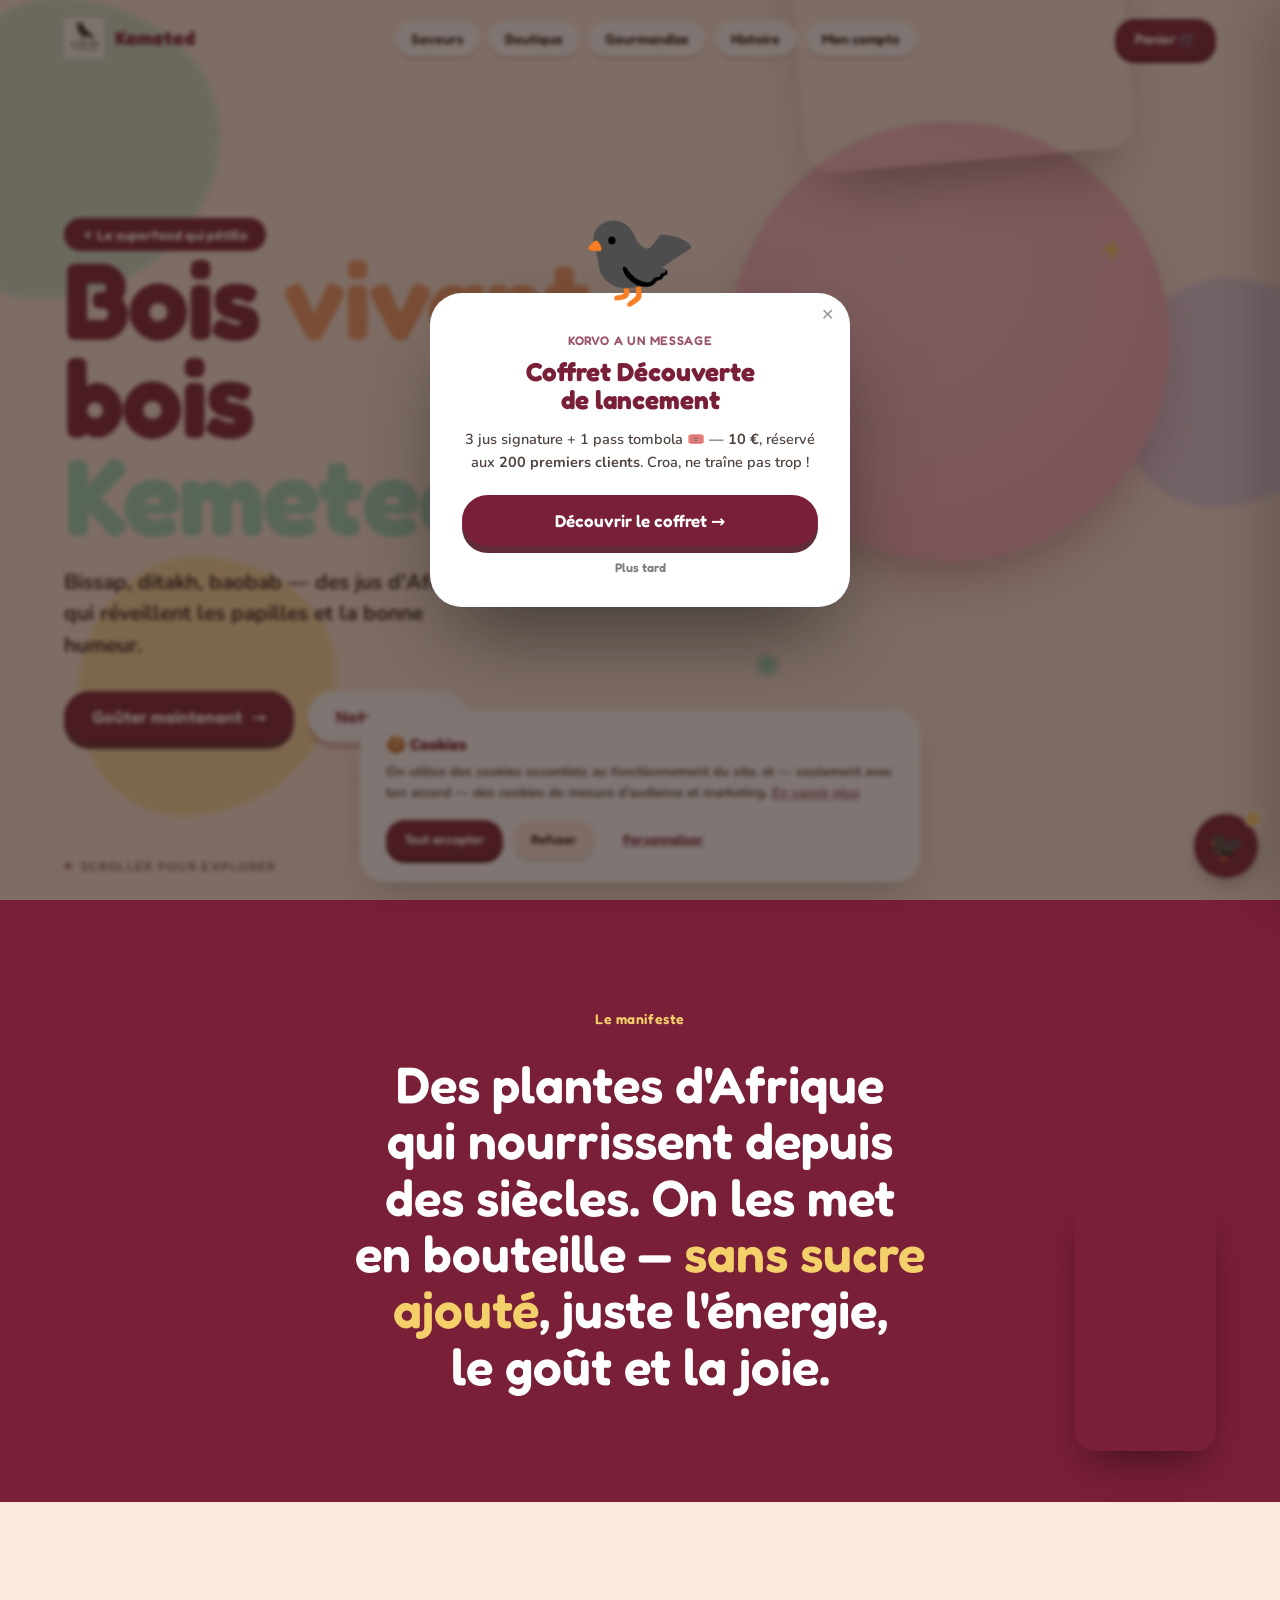
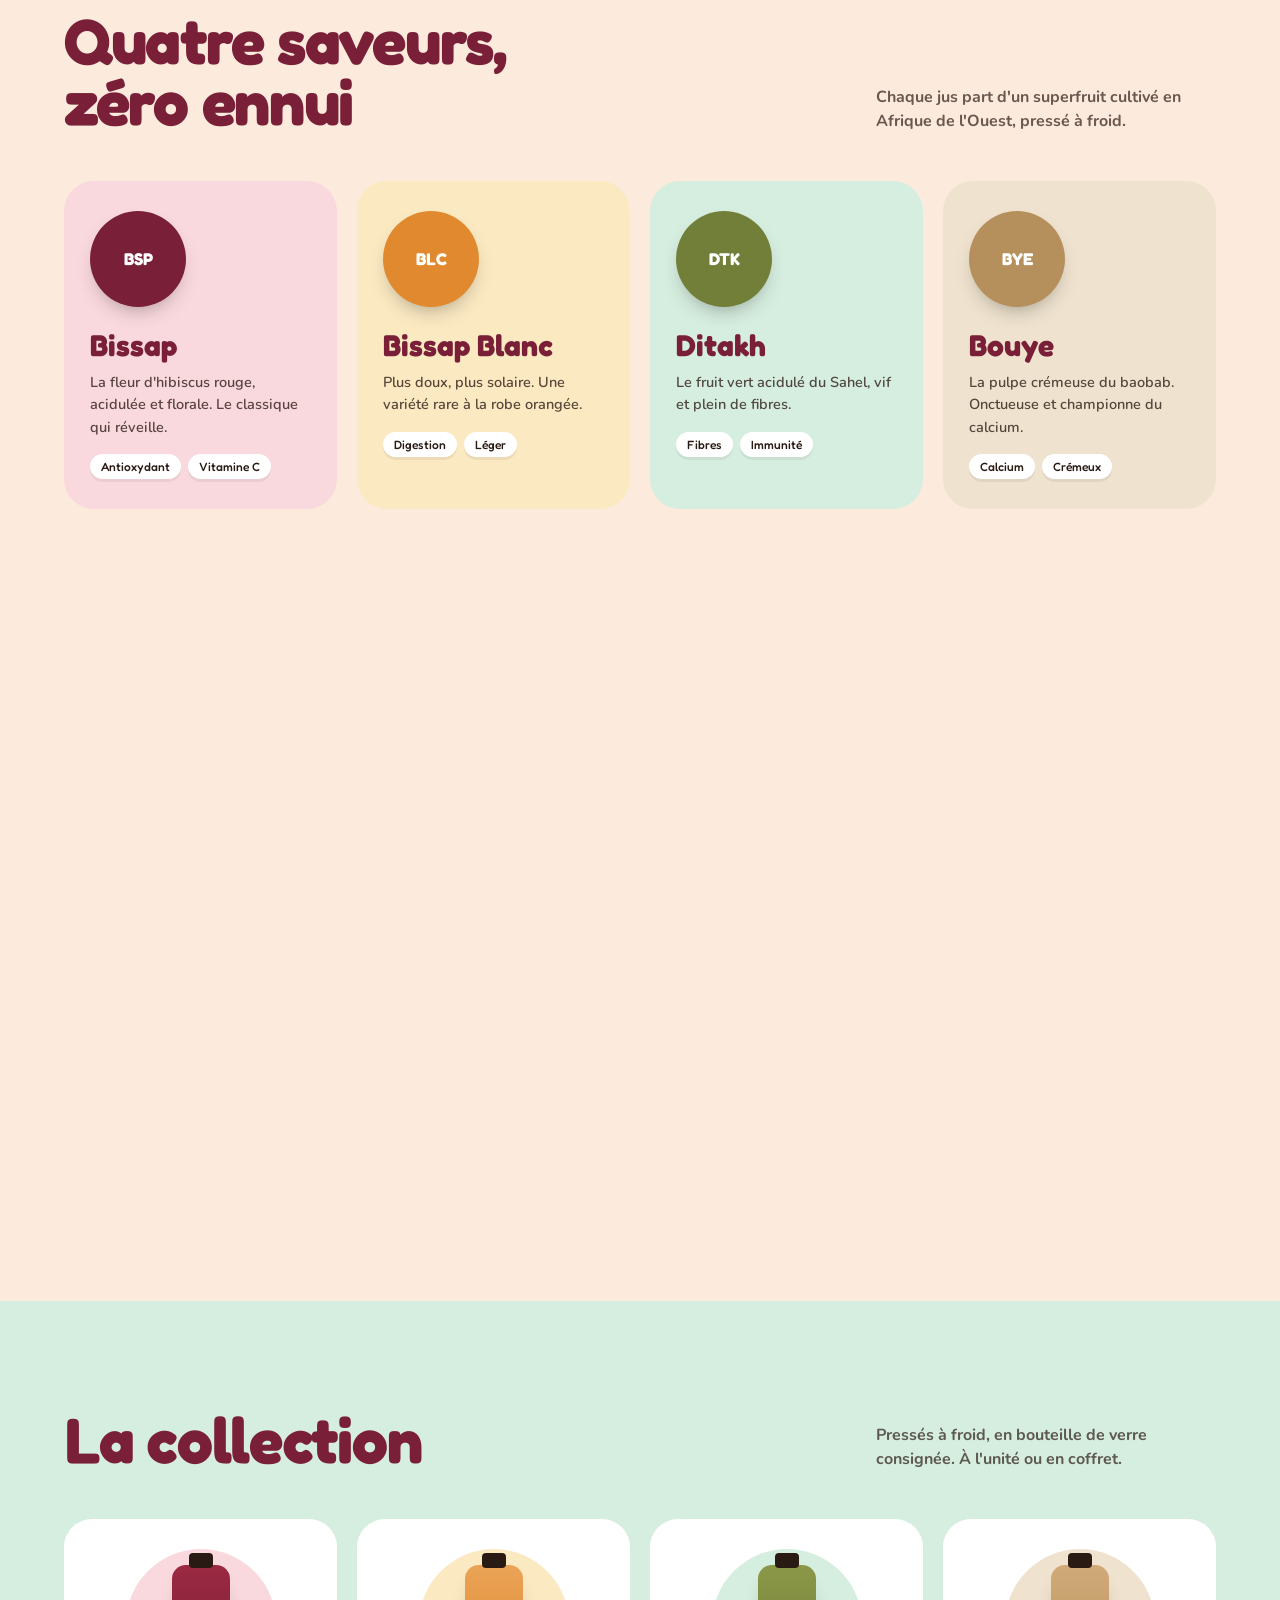
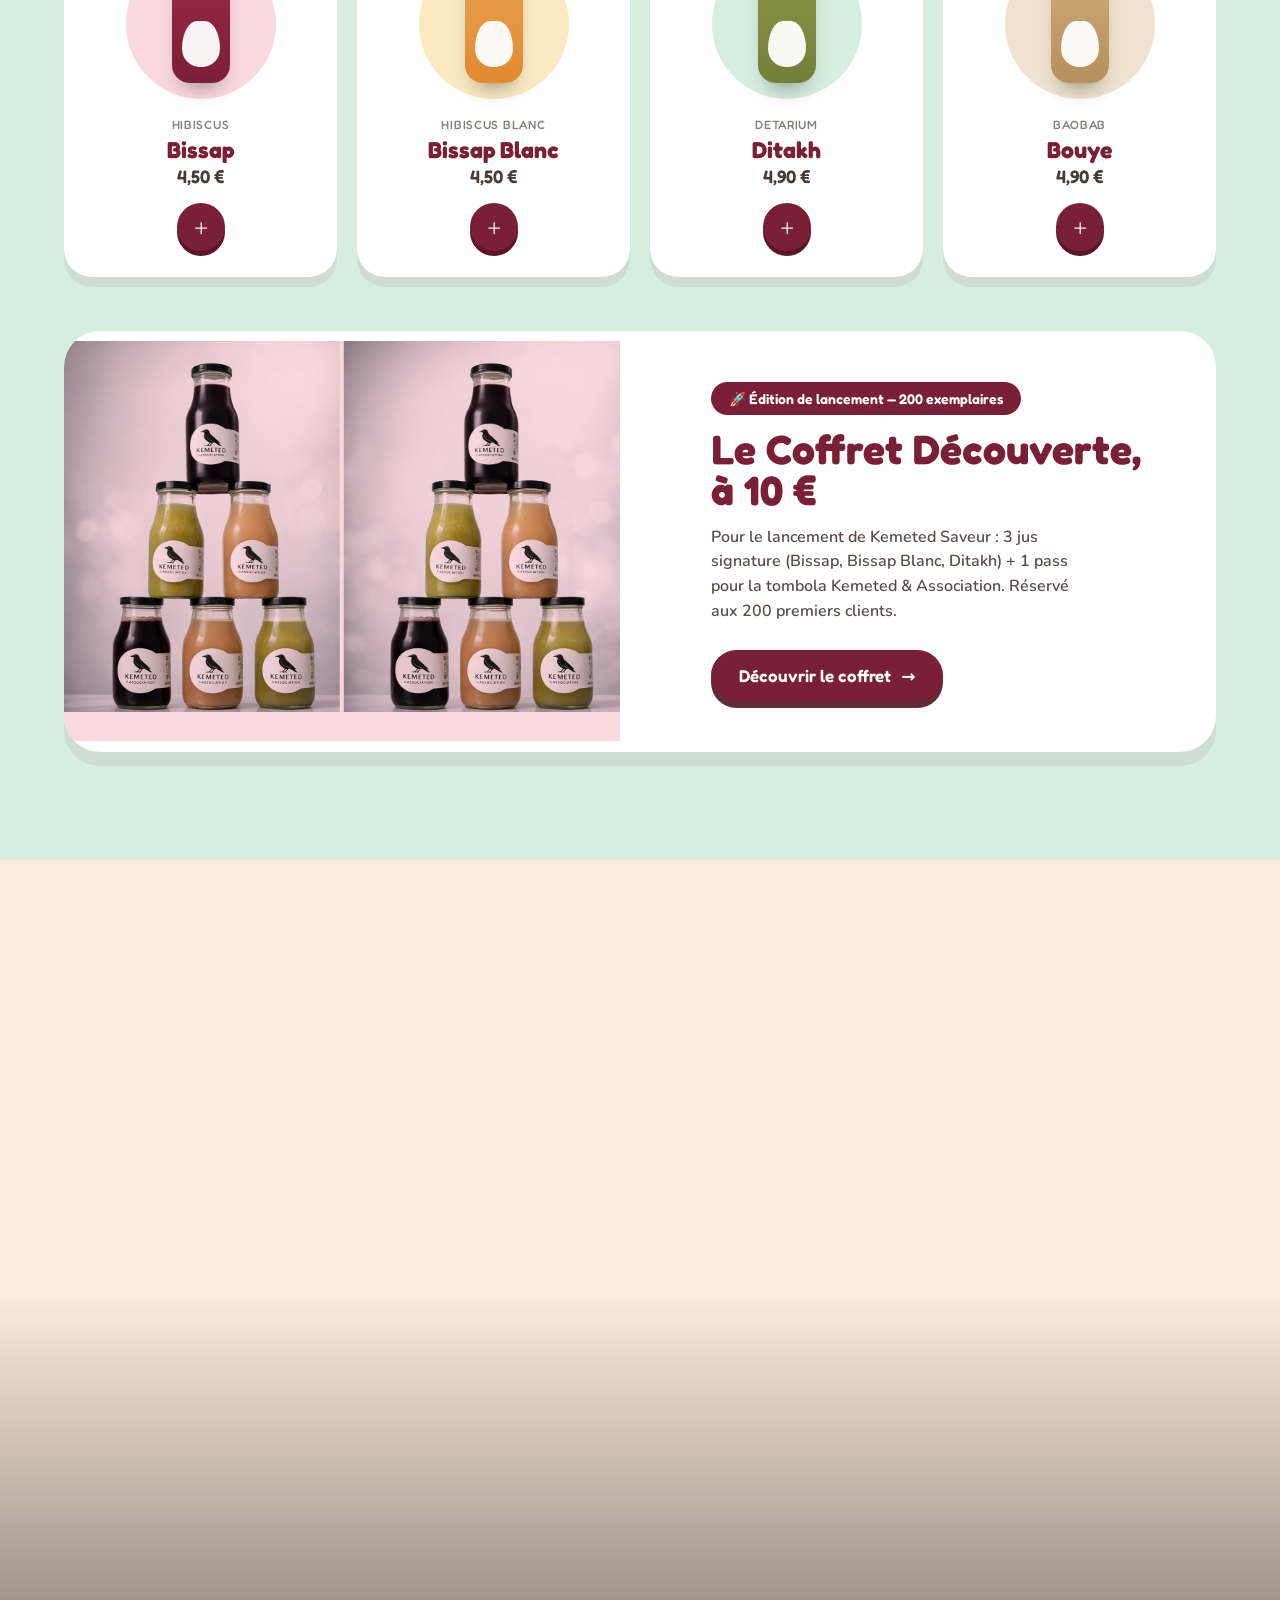
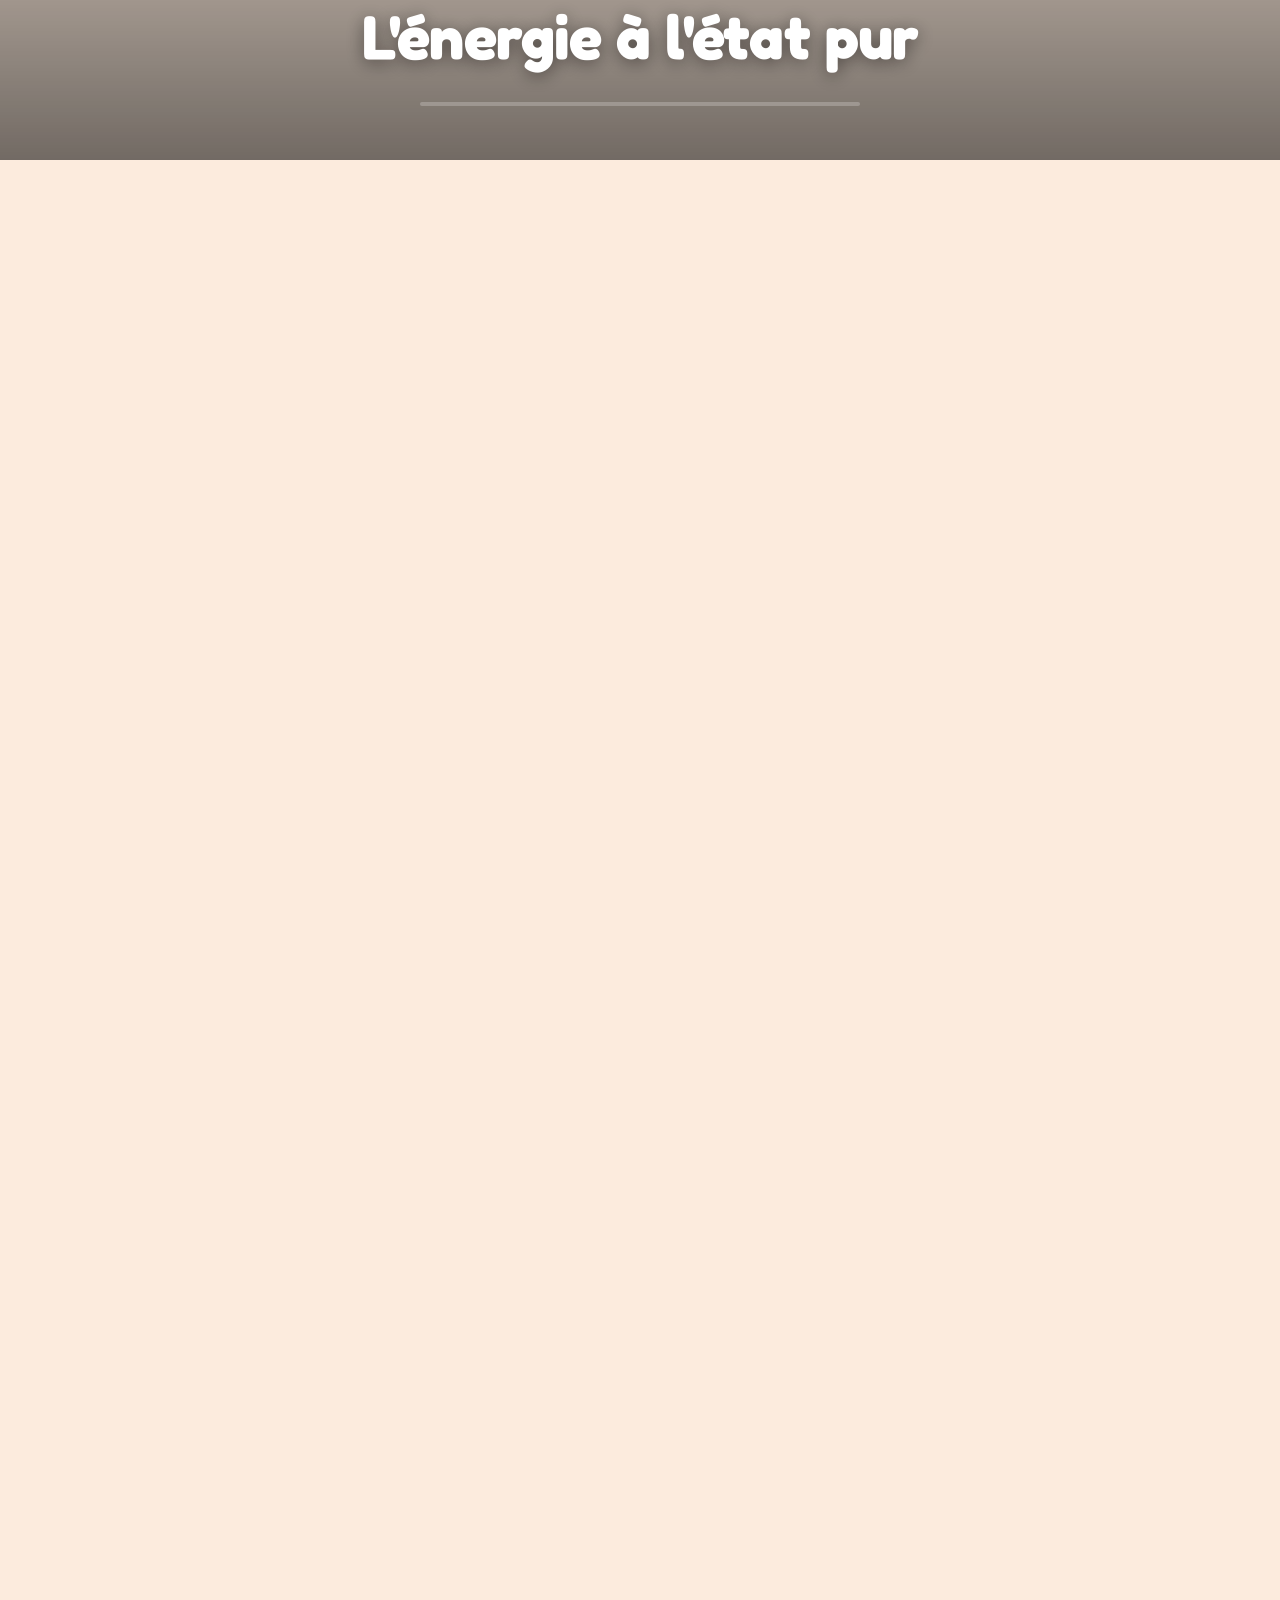
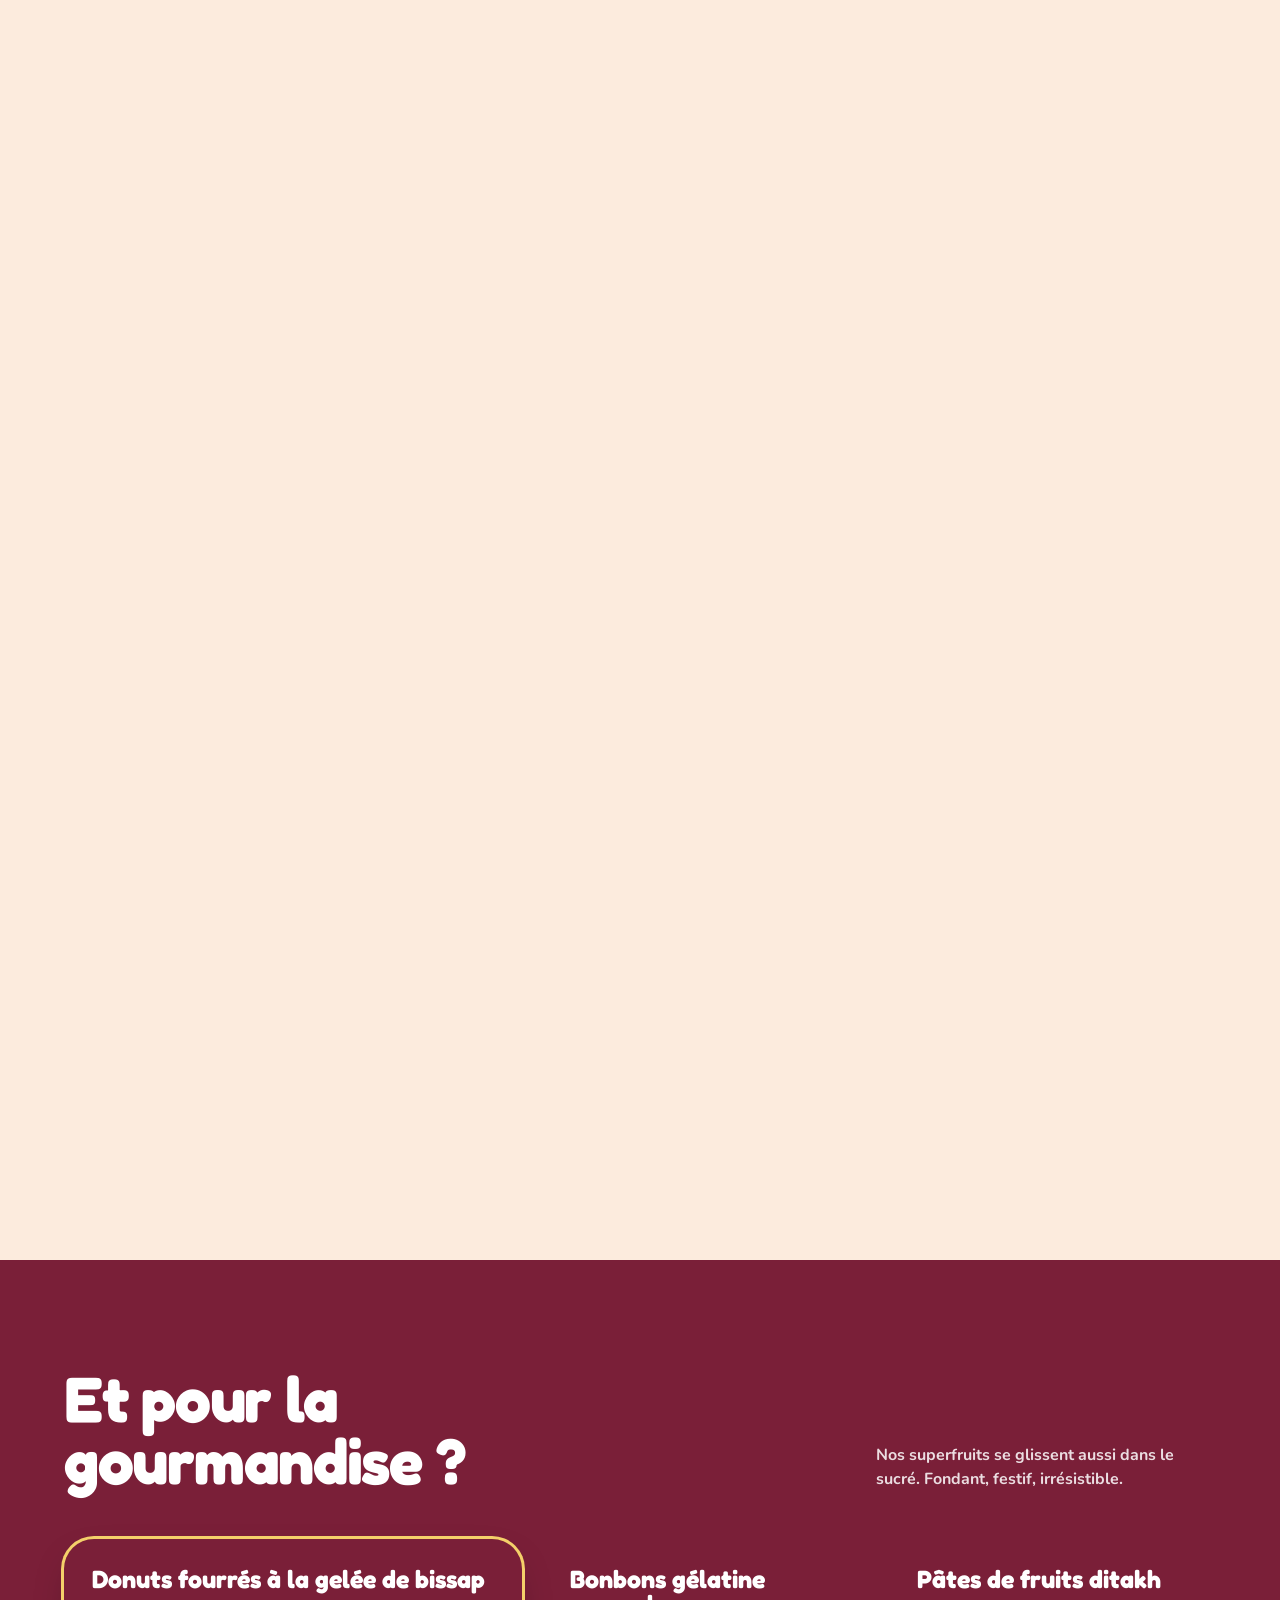
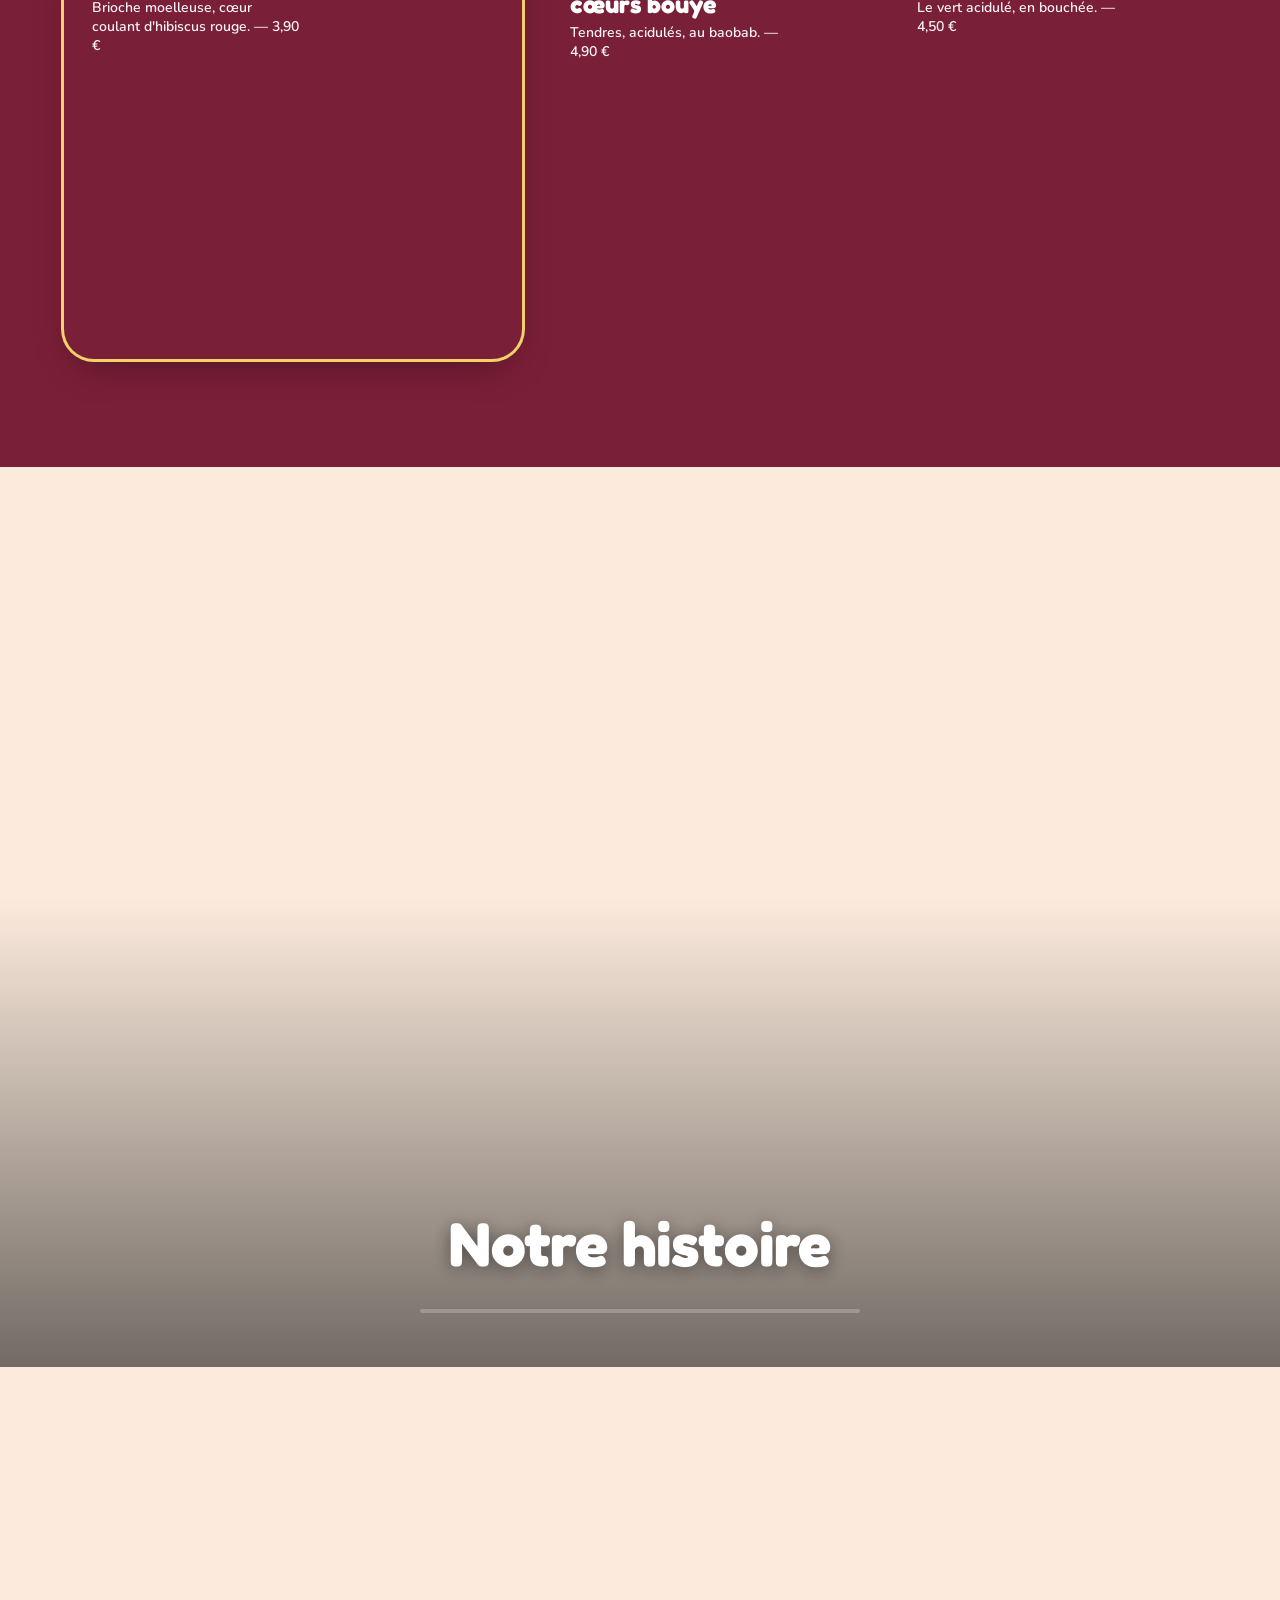
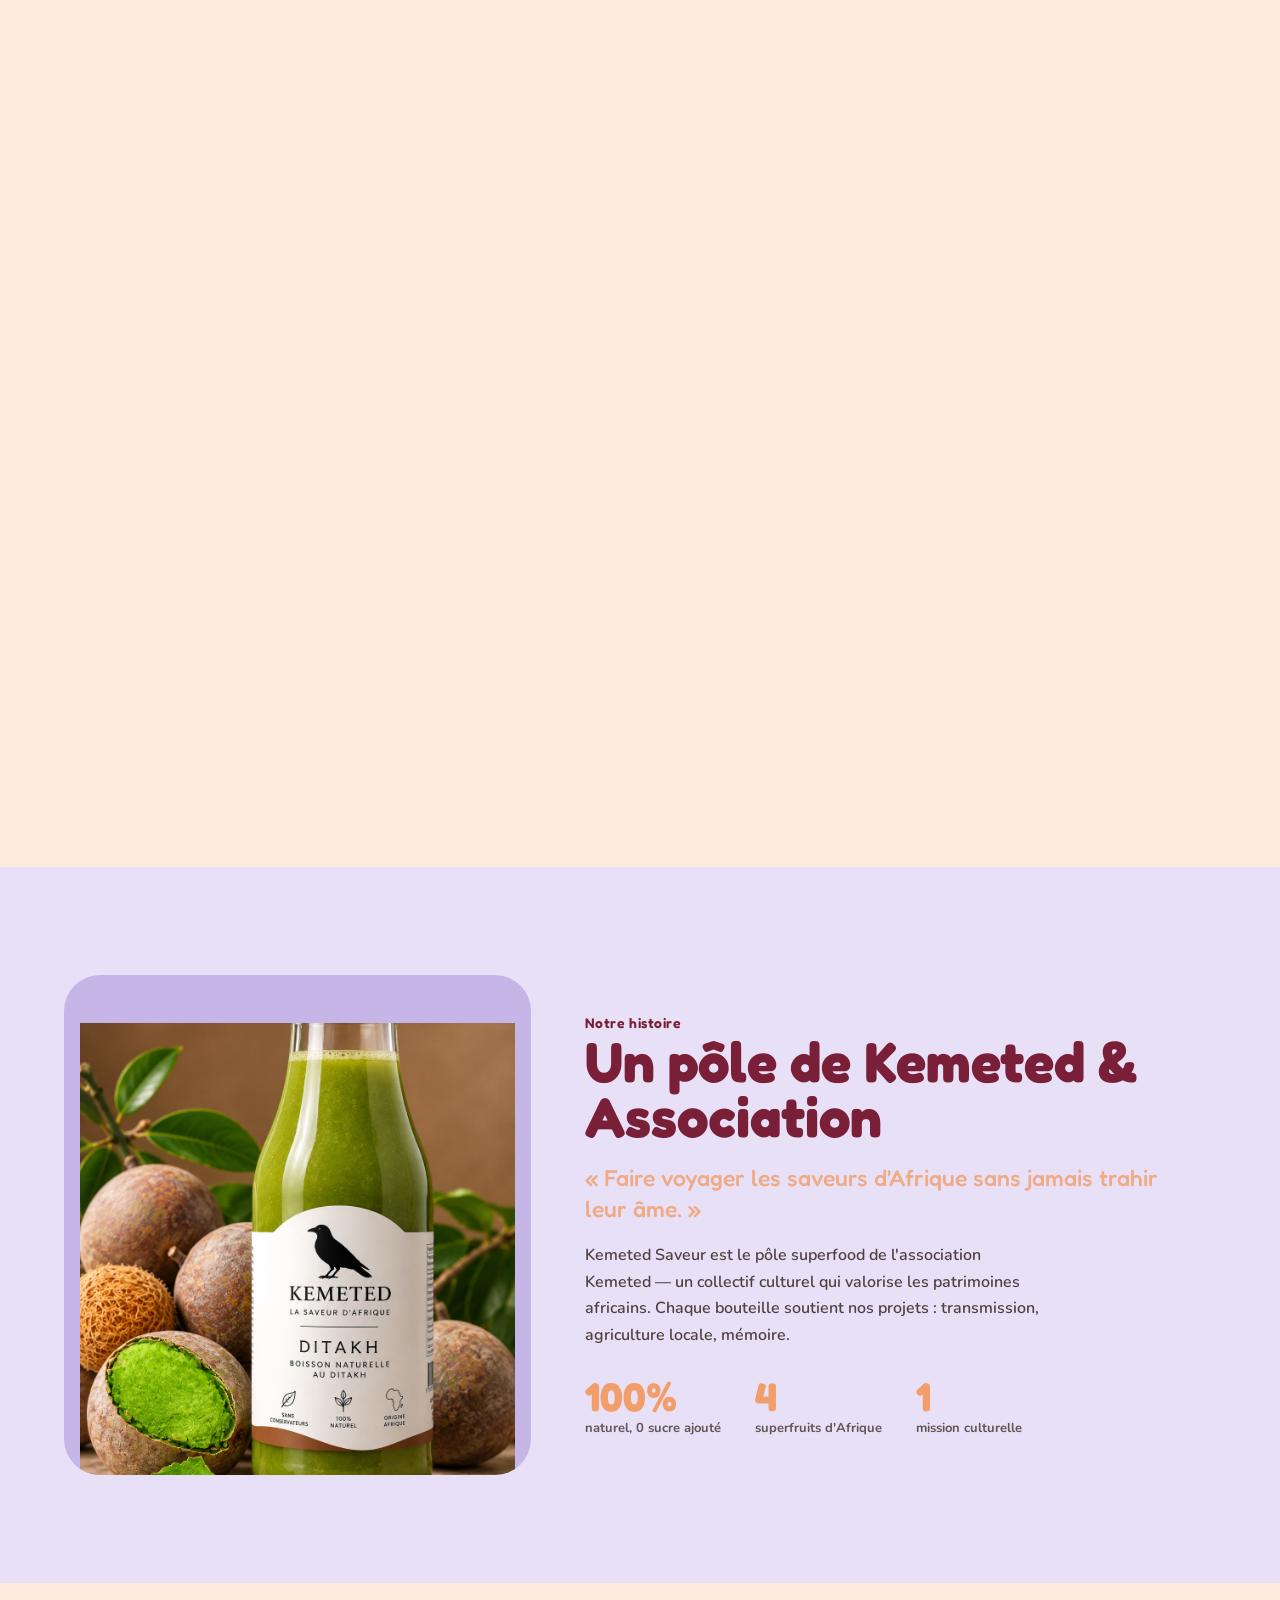
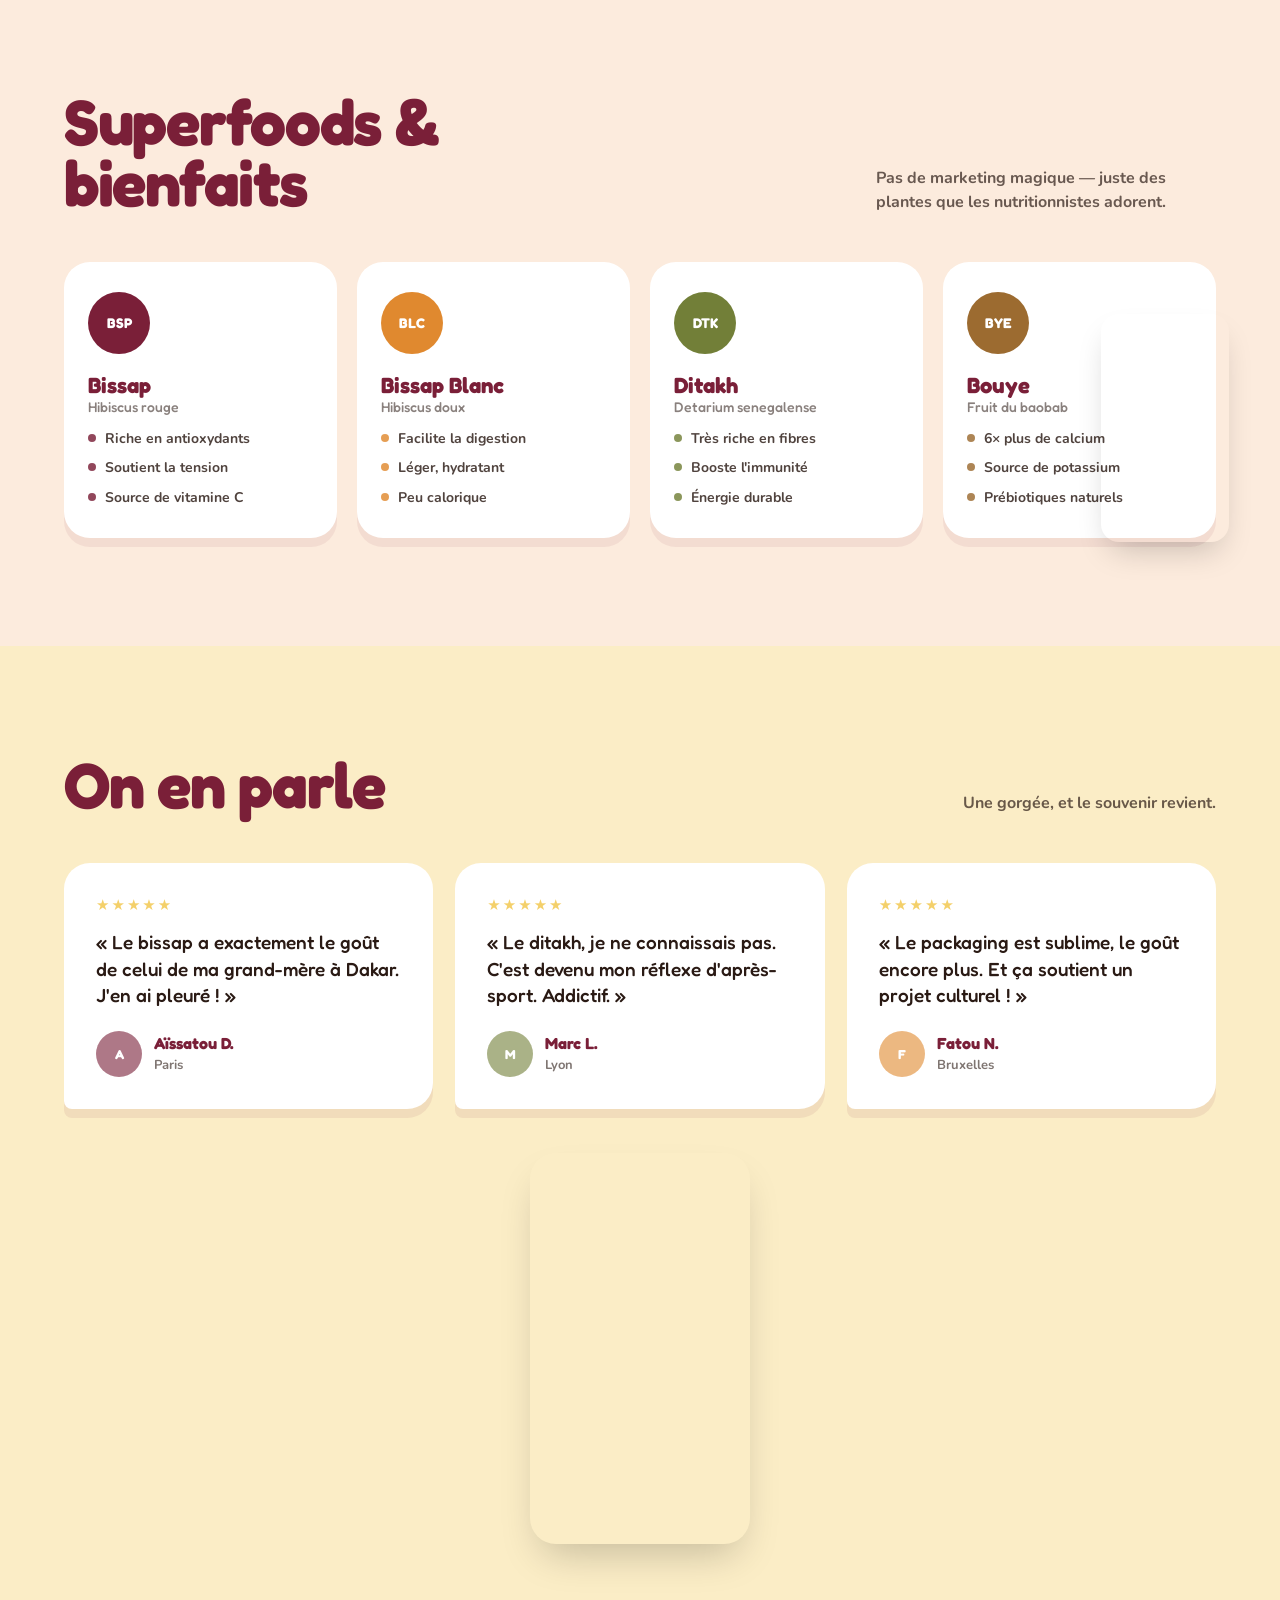
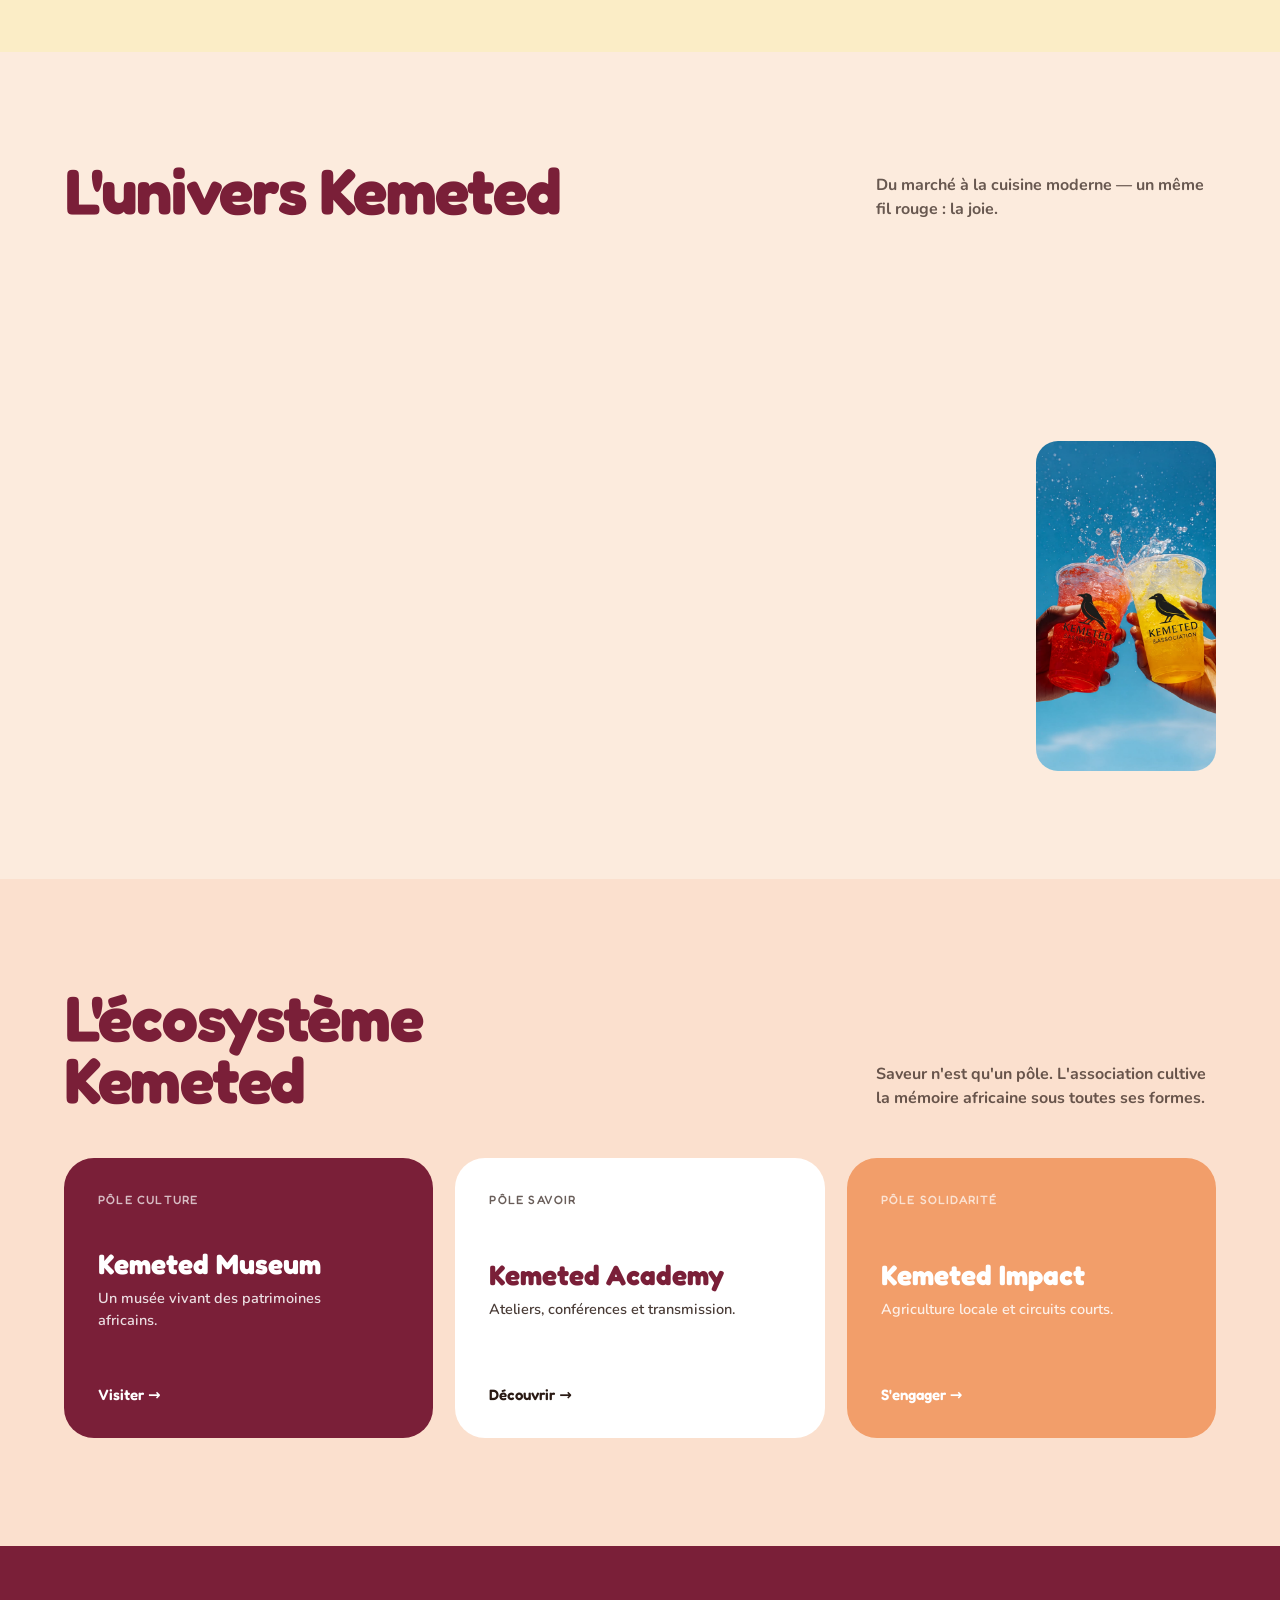
==== commit d9b54d8d: "Add automated emailing: abandoned cart, review requests, newsletter campaigns - Cart now syncs to Su" ====
--- a/project/index.html
+++ b/project/index.html
@@ -421,7 +421,15 @@
       }
     }
 
-    // 2 — Envoi email à kemeted.association@gmail.com via Web3Forms
+    // 2 — Ajout à la vraie liste d'abonnés (Supabase), pour les campagnes
+    // (nouveautés, lancements...) et les relances automatiques
+    if (window.kemetedAuth && window.kemetedAuth.client) {
+      window.kemetedAuth.client.from('subscribers').insert({ email: email })
+        .then(function(){})
+        .catch(function(){});
+    }
+
+    // 3 — Envoi email à kemeted.association@gmail.com via Web3Forms
     fetch('https://api.web3forms.com/submit', {
       method: 'POST',
       headers: { 'Content-Type': 'application/json', 'Accept': 'application/json' },
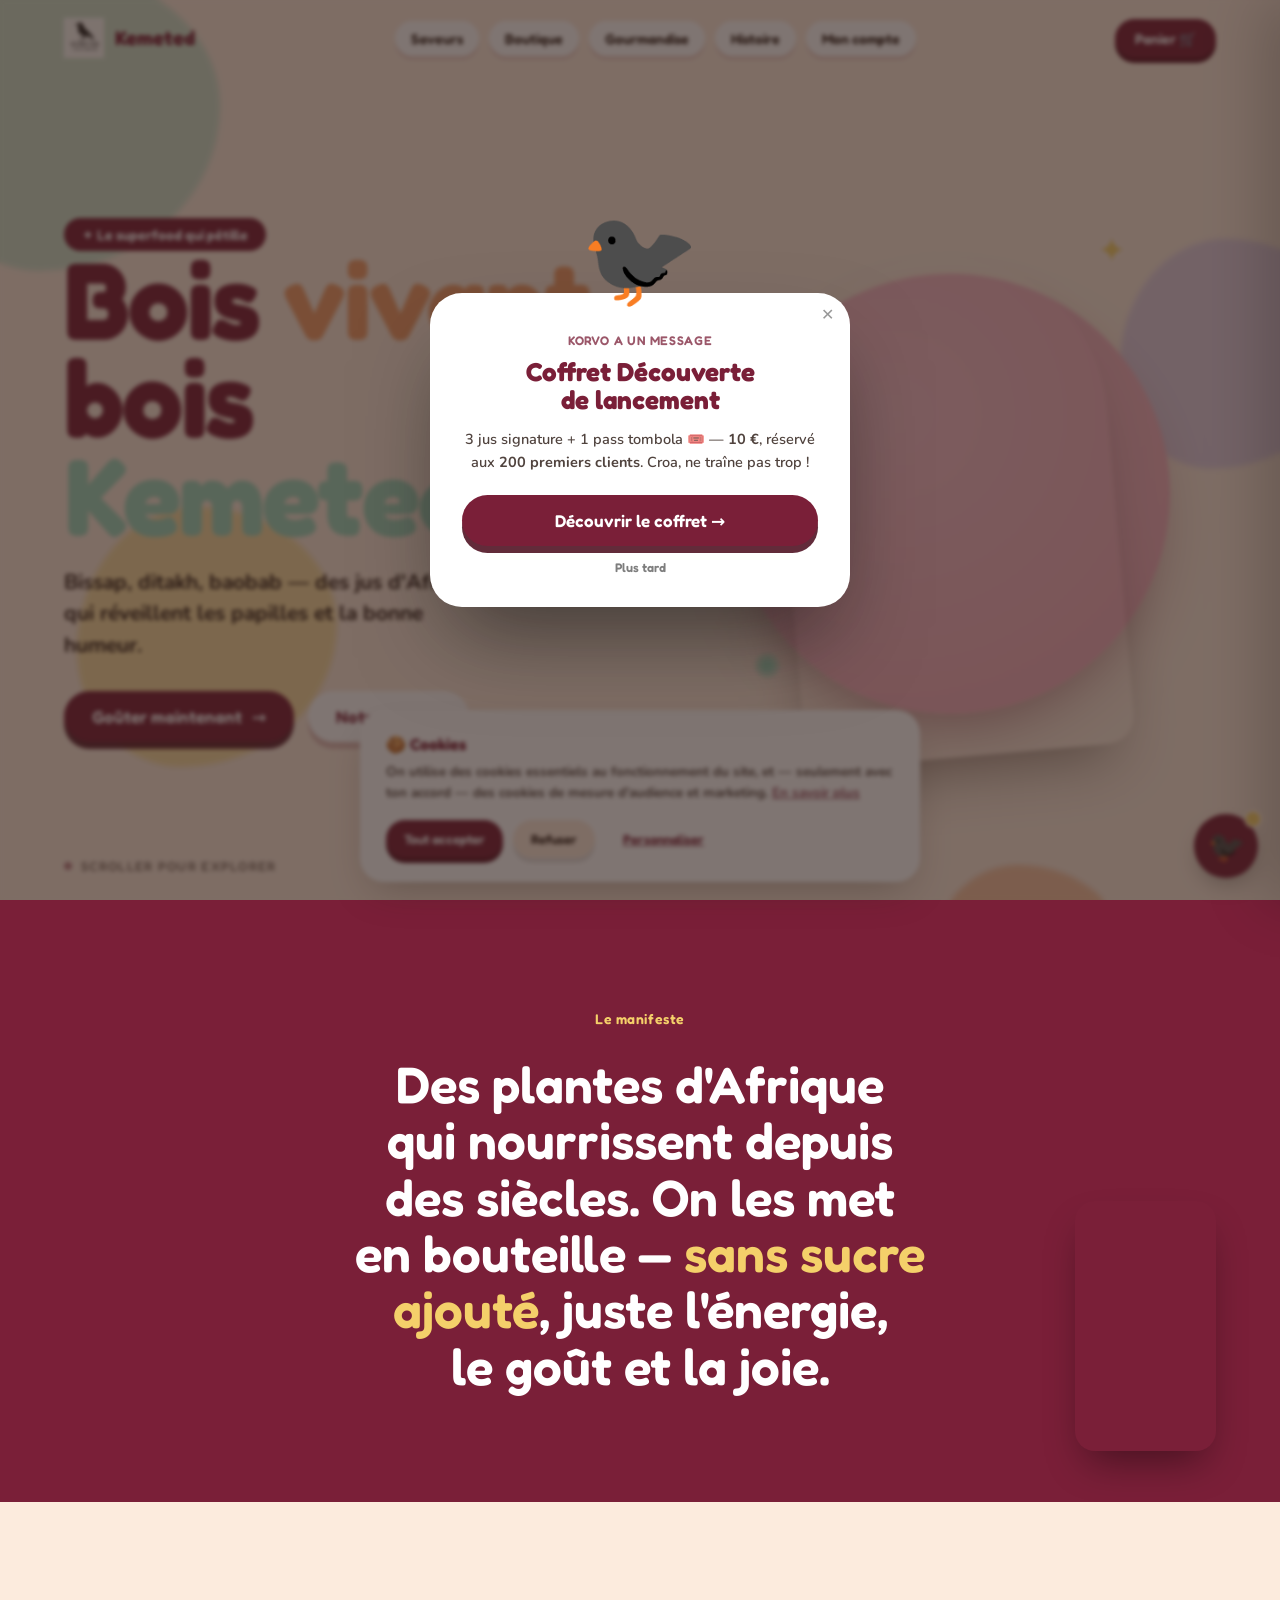
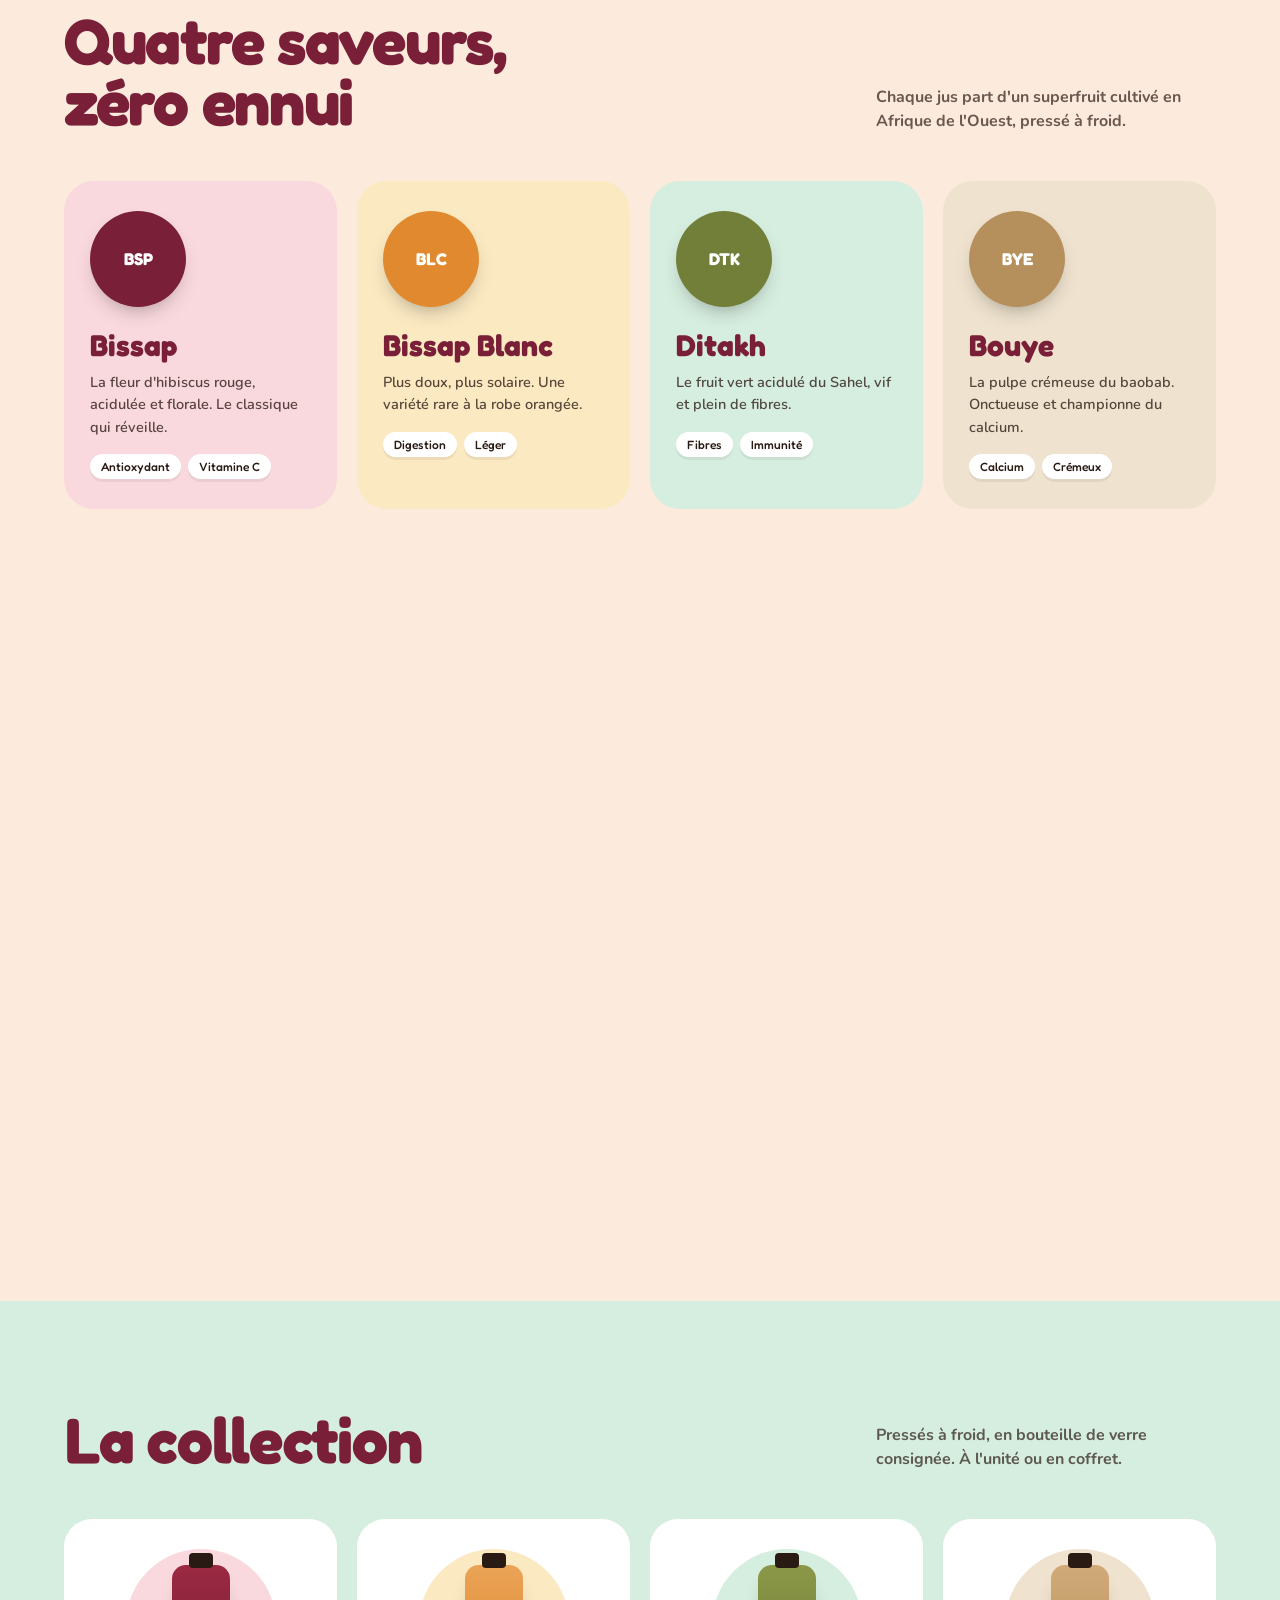
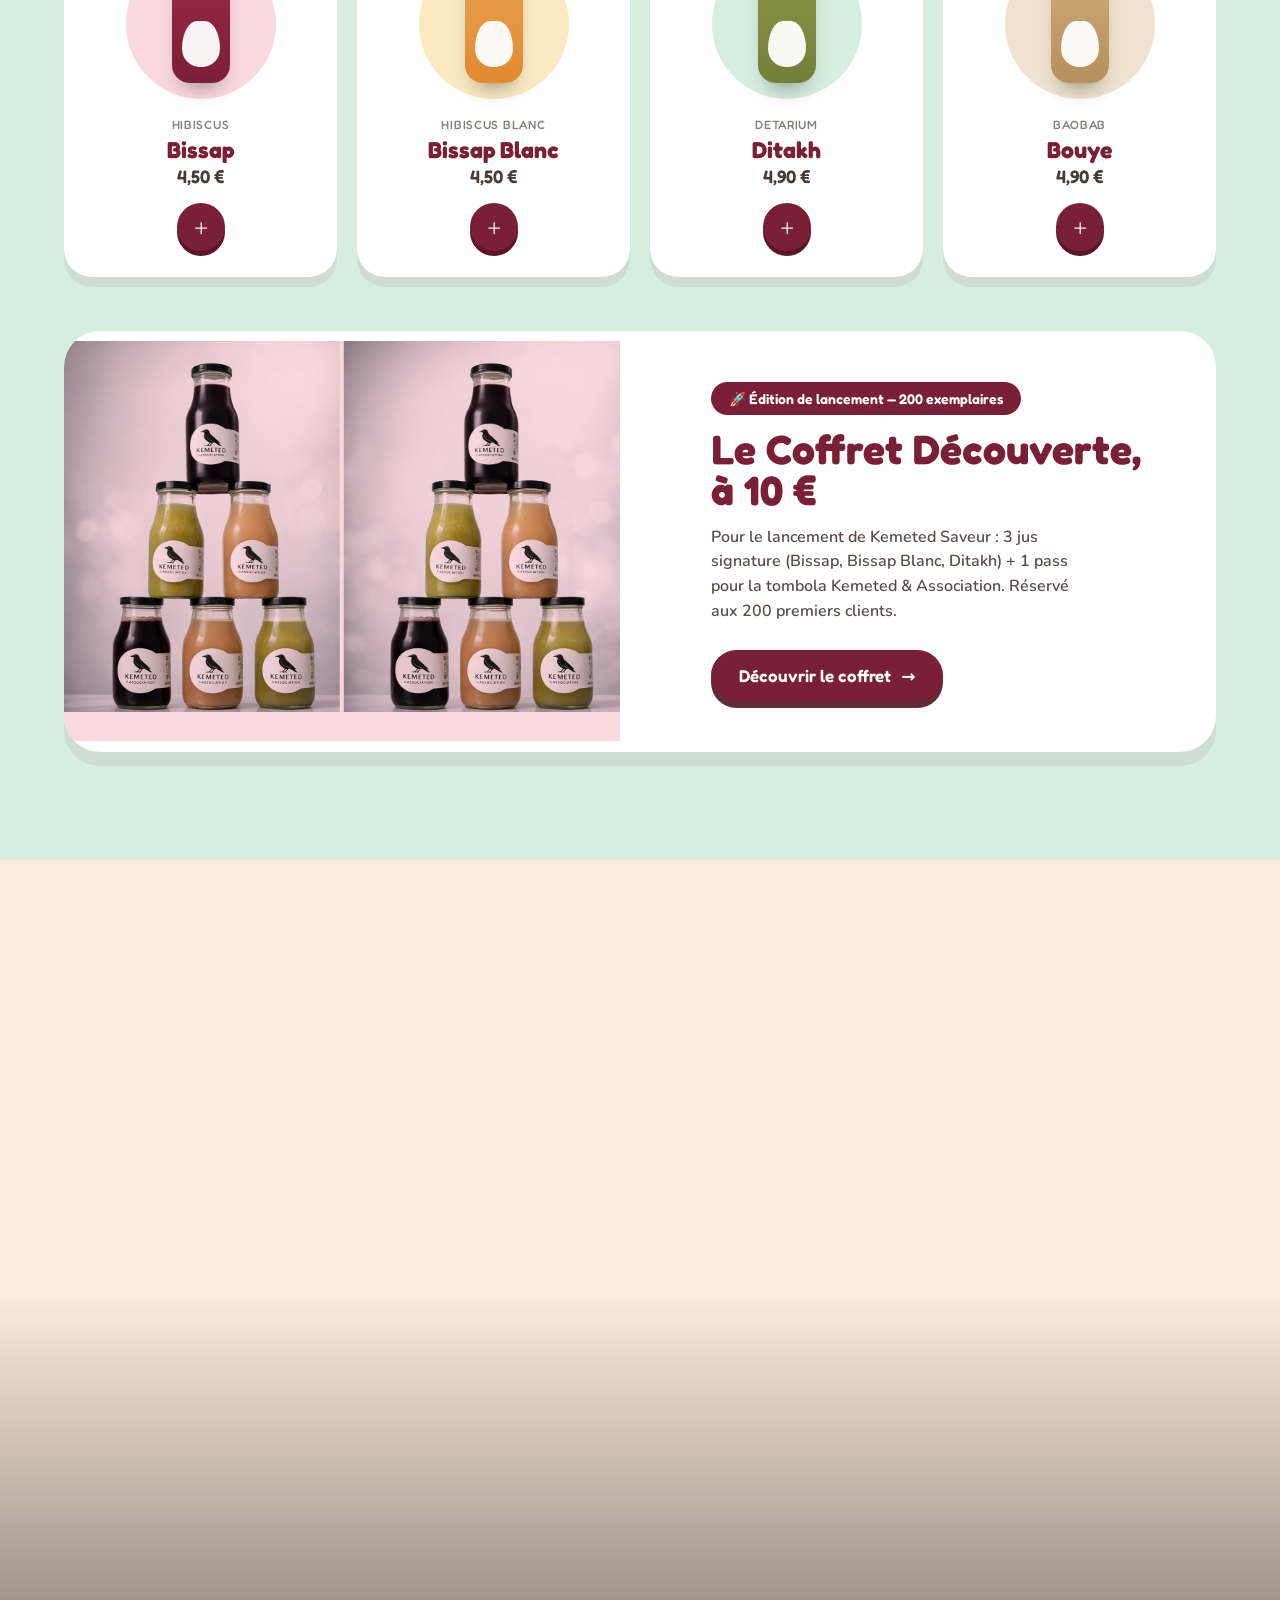
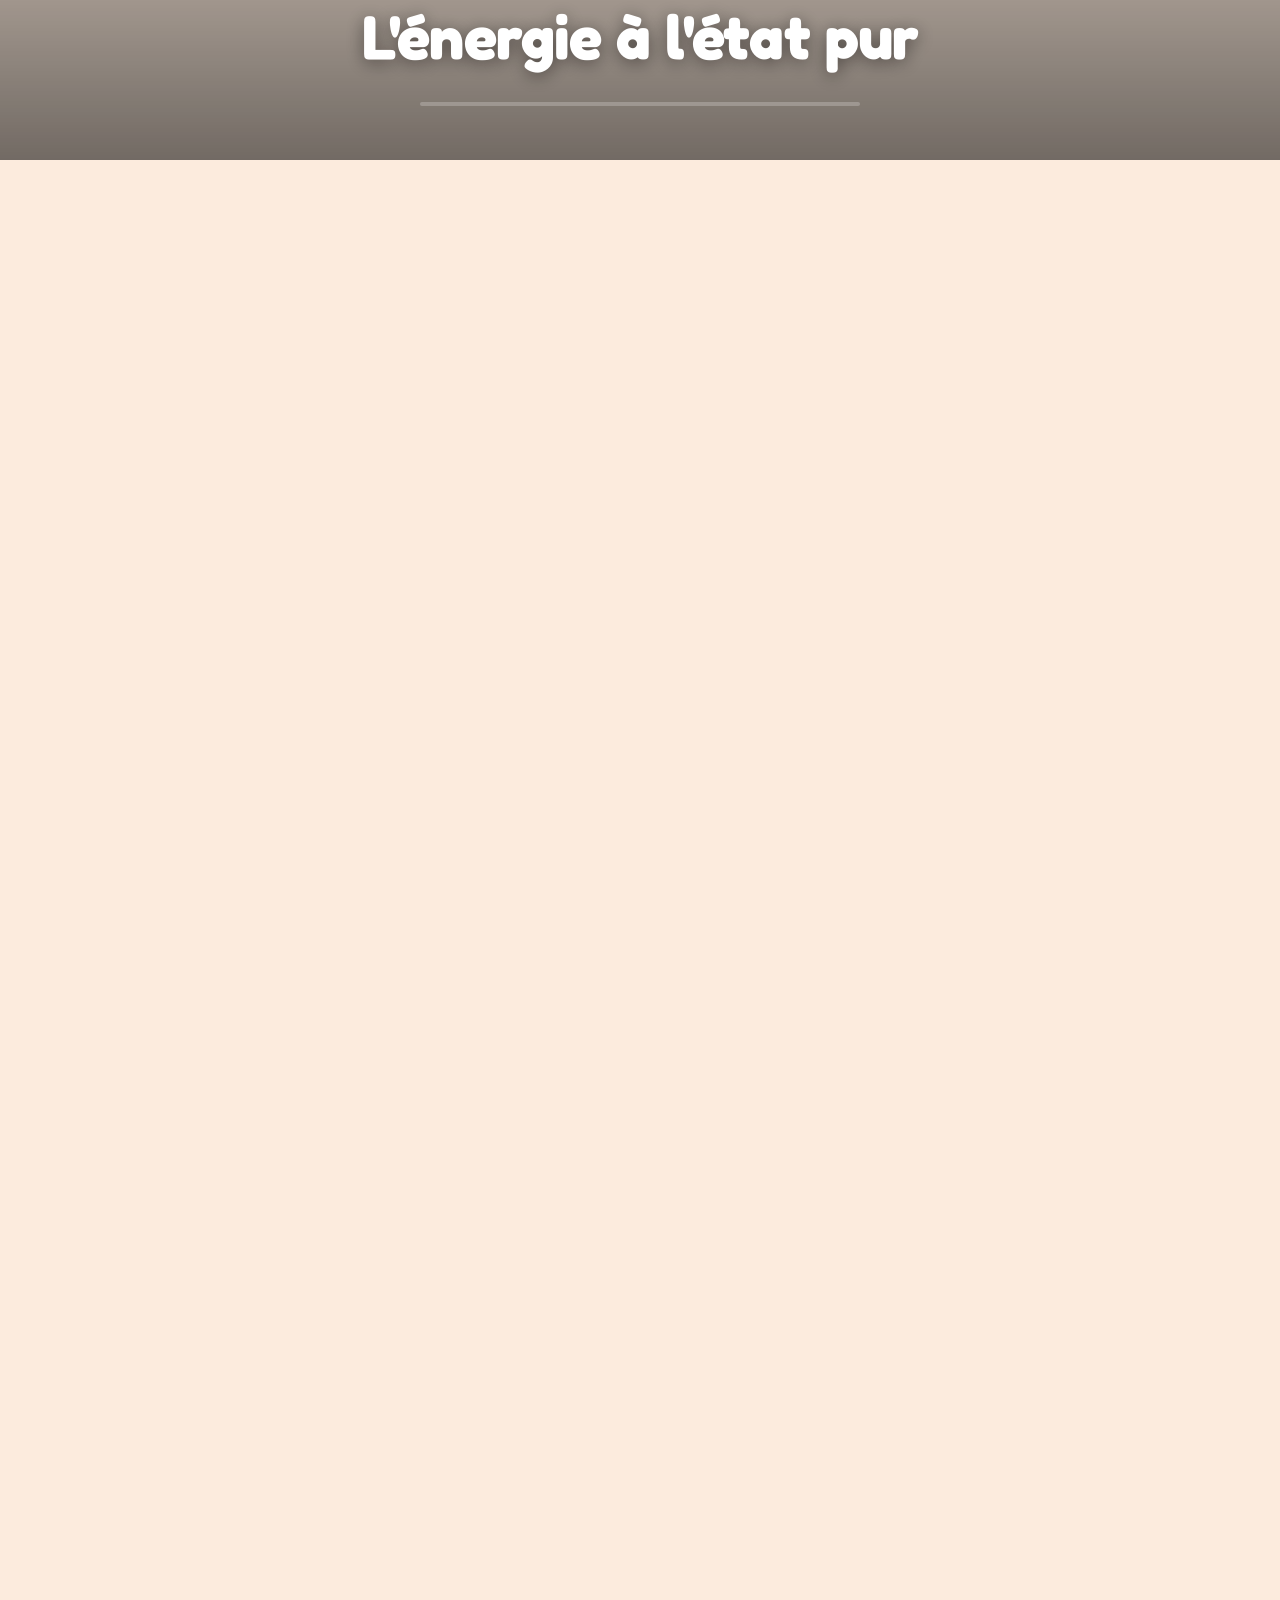
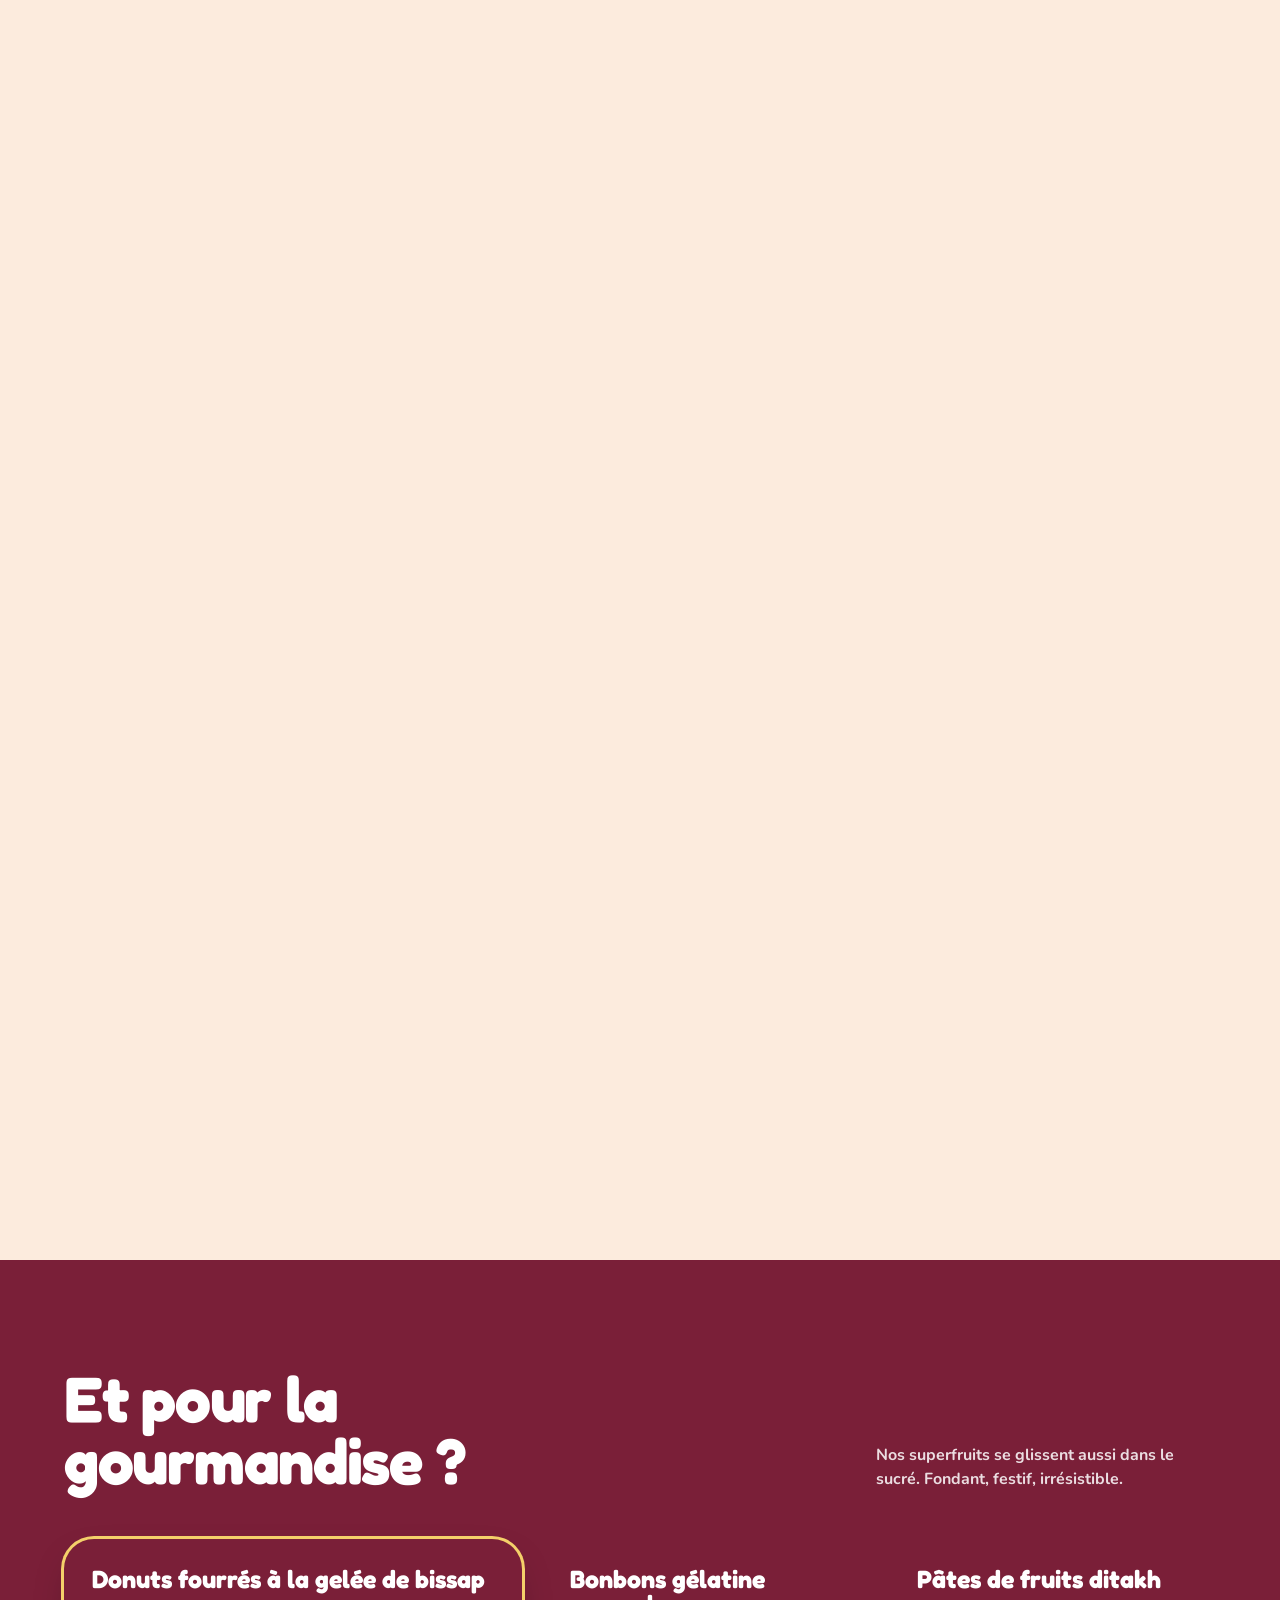
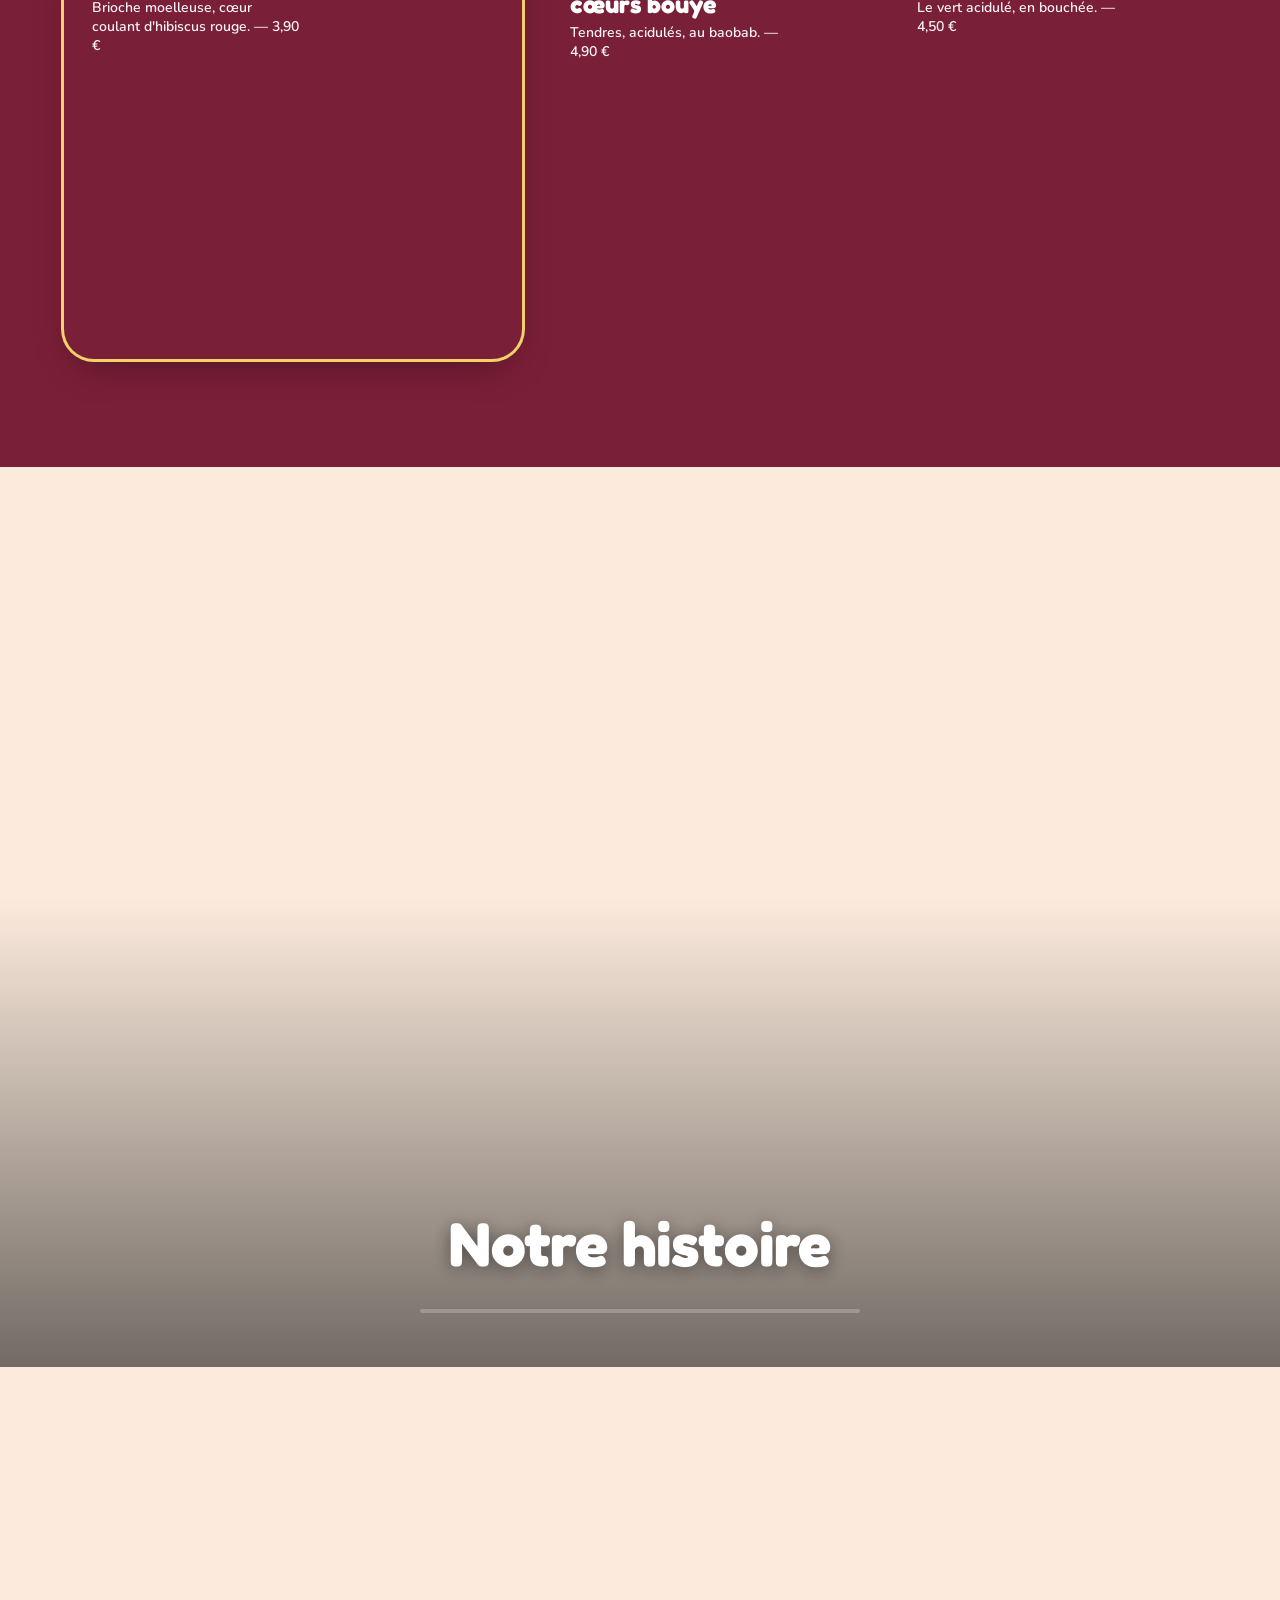
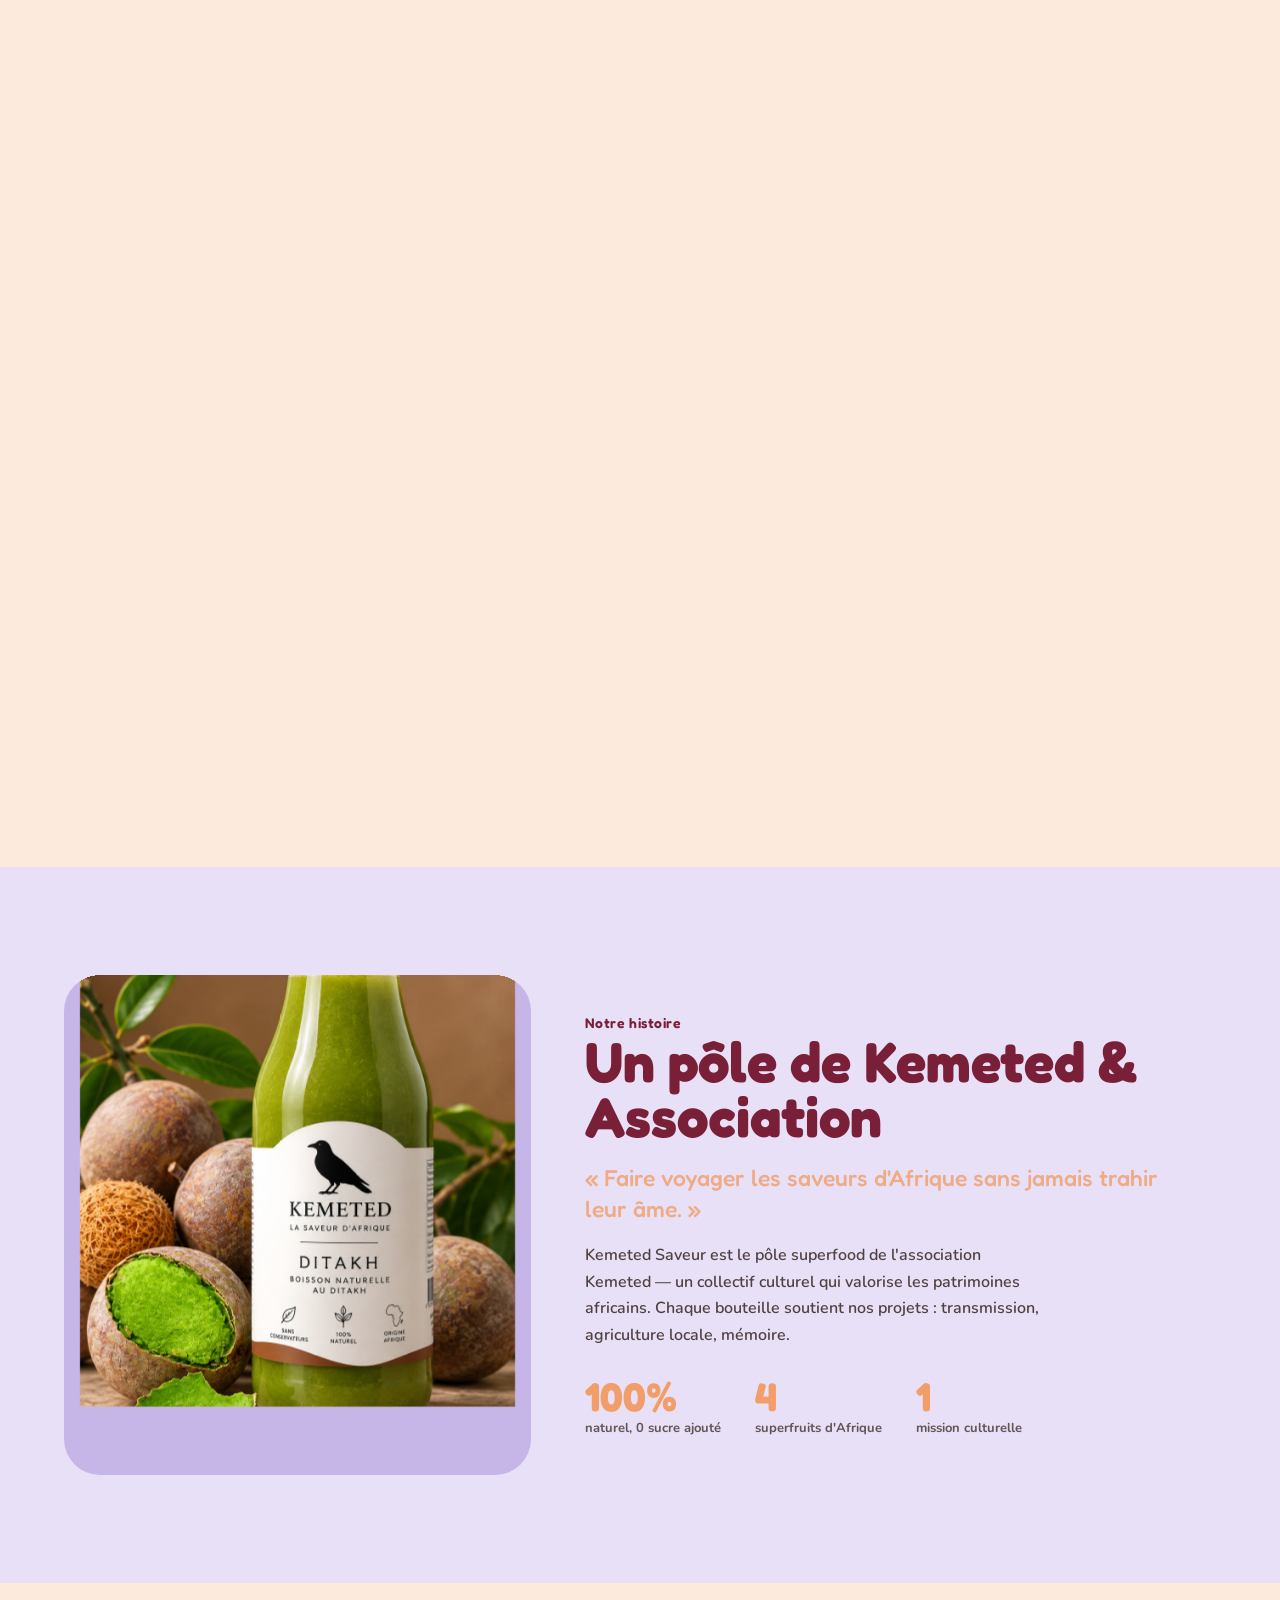
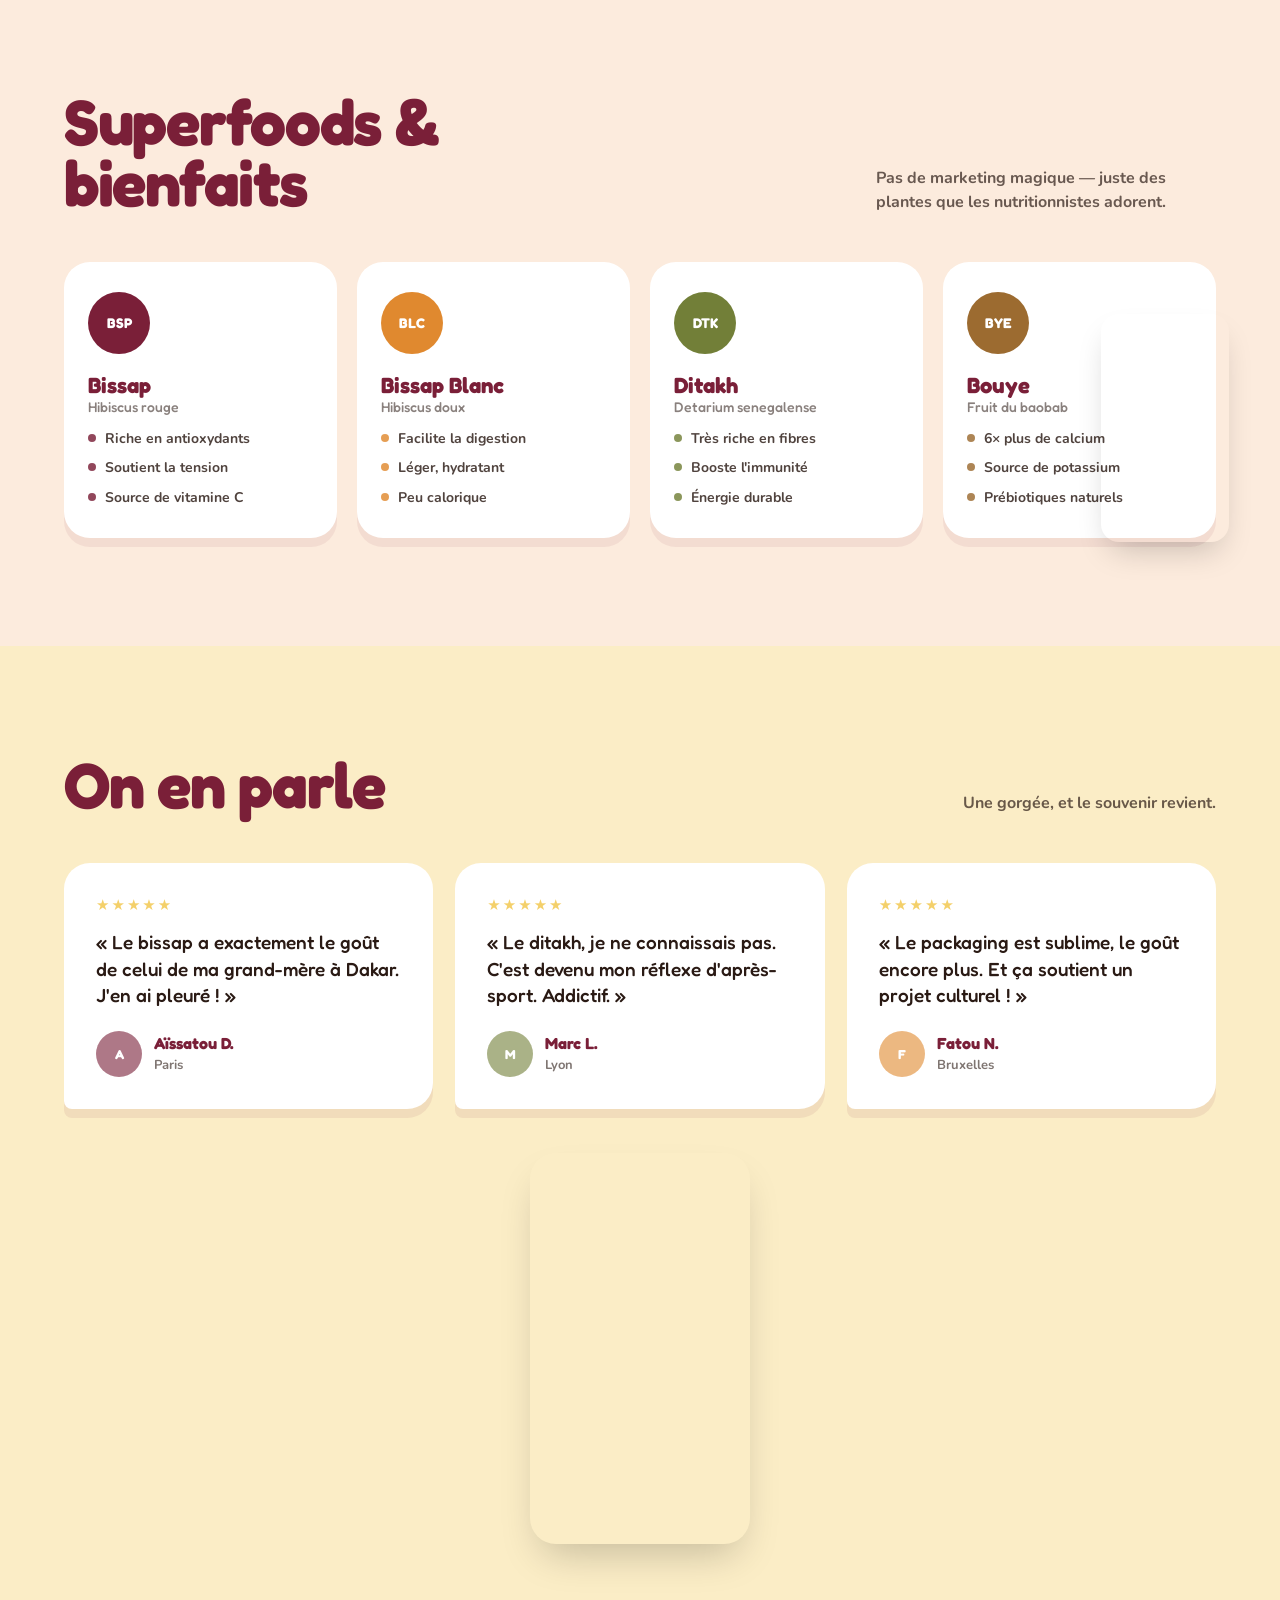
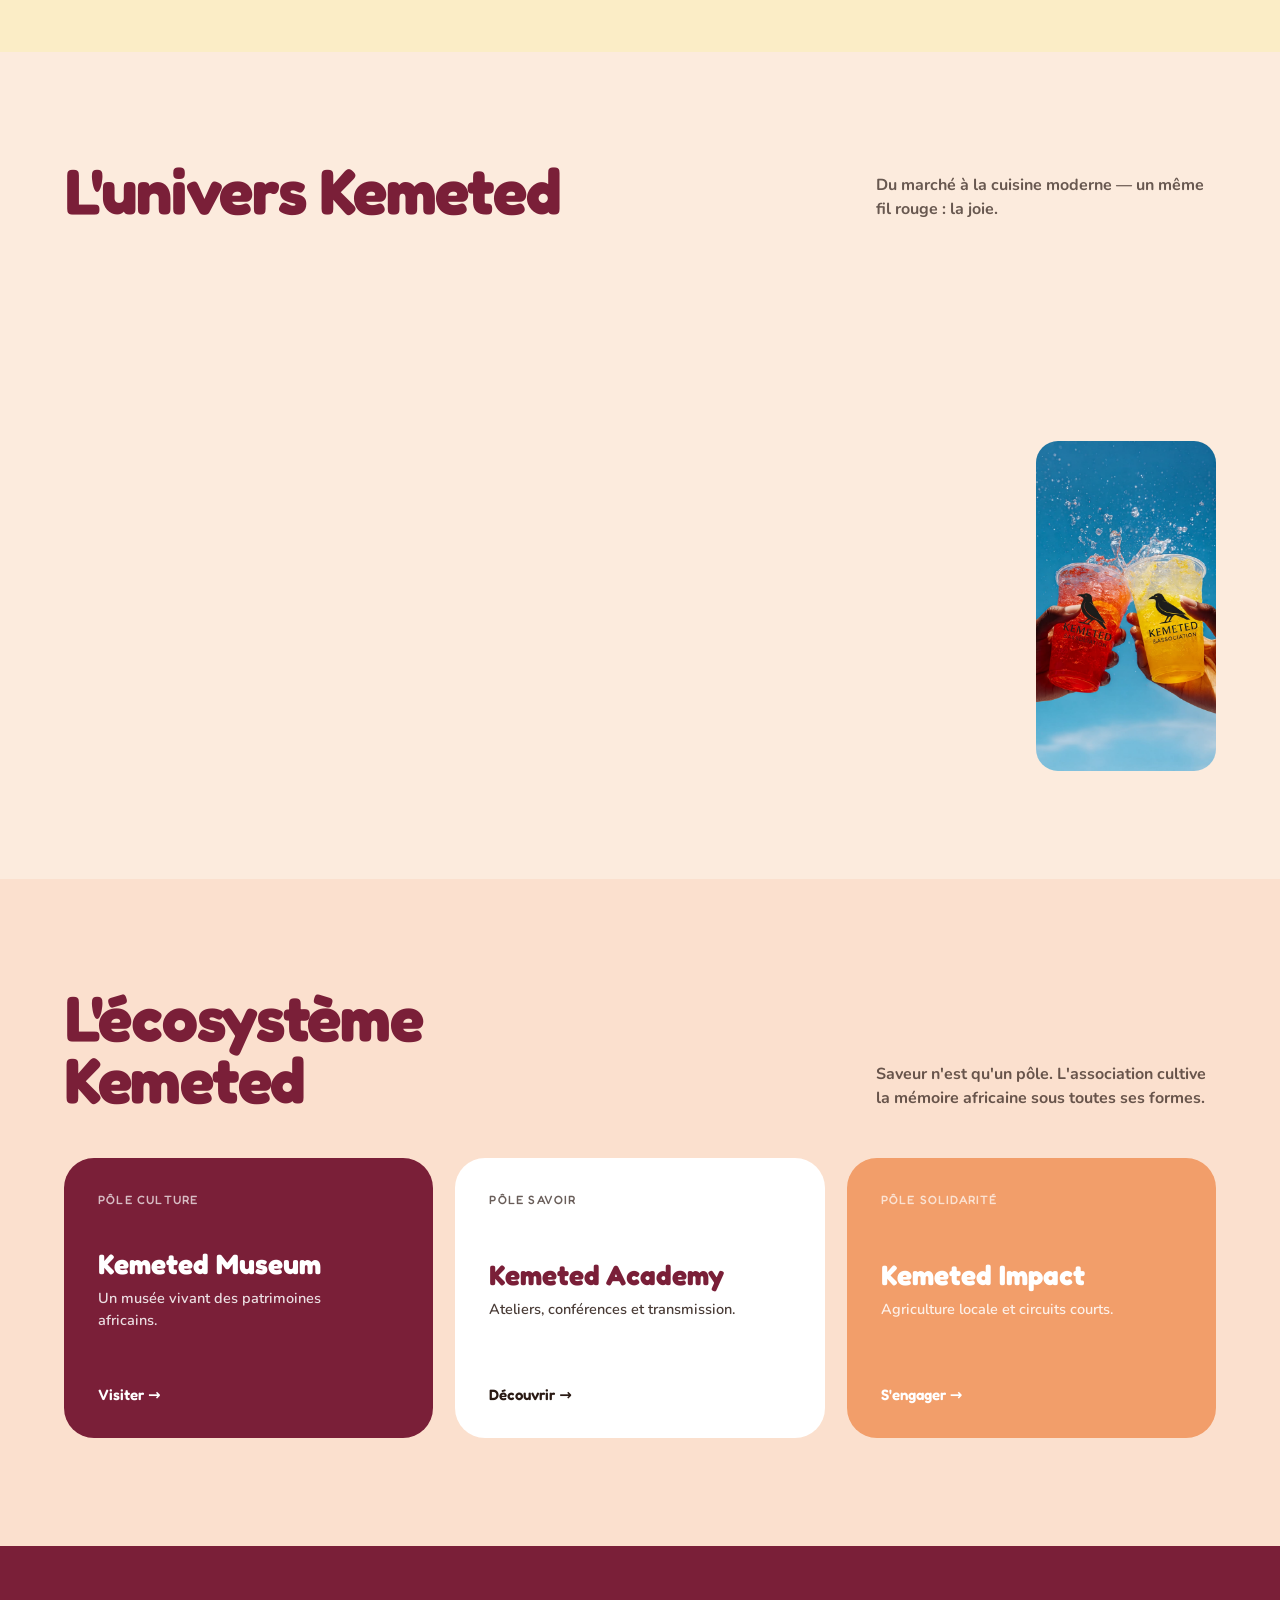
==== commit 835a10f0: "Make the site installable as a PWA (desktop + mobile) - Web app manifest + service worker on every p" ====
--- a/project/index.html
+++ b/project/index.html
@@ -5,6 +5,14 @@
 <meta name="viewport" content="width=device-width, initial-scale=1.0">
 <title>Kemeted Saveur — Bois vivant</title>
 <link rel="stylesheet" href="pop/pop-styles.css">
+<link rel="manifest" href="manifest.json">
+<meta name="theme-color" content="#7A1F38">
+<link rel="icon" href="assets/favicon-32.png">
+<link rel="apple-touch-icon" href="assets/apple-touch-icon.png">
+<meta name="apple-mobile-web-app-capable" content="yes">
+<meta name="apple-mobile-web-app-status-bar-style" content="default">
+<meta name="apple-mobile-web-app-title" content="Kemeted">
+
 <script>window.KEMETED_ROOT = './';</script>
 </head>
 <body>
@@ -473,5 +481,6 @@
 <script src="https://unpkg.com/@babel/standalone@7.29.0/babel.min.js" integrity="sha384-m08KidiNqLdpJqLq95G/LEi8Qvjl/xUYll3QILypMoQ65QorJ9Lvtp2RXYGBFj1y" crossorigin="anonymous"></script>
 <script type="text/babel" src="tweaks-panel.jsx"></script>
 <script type="text/babel" src="pop/pop-tweaks.jsx"></script>
+<script>if('serviceWorker' in navigator){addEventListener('load',()=>navigator.serviceWorker.register('sw.js',{scope:''}));}</script>
 </body>
 </html>
--- a/project/pop/pop-styles.css
+++ b/project/pop/pop-styles.css
@@ -552,6 +552,16 @@
 @keyframes crowTyping{0%,60%,100%{opacity:.3;transform:translateY(0)}30%{opacity:.9;transform:translateY(-3px)}}
 @media(max-width:480px){ .crow-chat{right:12px;left:12px;width:auto;bottom:92px} .crow-launcher{right:16px;bottom:16px} }
 
+/* ============ INSTALLER L'APPLI (PWA) ============ */
+.install-pwa-btn{position:fixed;left:22px;bottom:22px;z-index:940;
+  font-family:var(--font-display);font-weight:700;font-size:13.5px;
+  background:#fff;color:var(--bissap);border:2px solid var(--bissap);
+  padding:12px 20px;border-radius:30px;cursor:pointer;
+  box-shadow:0 8px 20px -8px rgba(42,26,20,.35);
+  transition:transform .2s var(--pop),background .2s,color .2s}
+.install-pwa-btn:hover{background:var(--bissap);color:#fff;transform:translateY(-2px)}
+@media(max-width:480px){ .install-pwa-btn{left:16px;bottom:16px;font-size:12.5px;padding:10px 16px} }
+
 /* ============ COMPTE CLIENT ============ */
 .account-page{padding:150px var(--pad) 100px;max-width:640px;margin:0 auto}
 .account-page h1{font-family:var(--font-display);font-weight:700;font-size:clamp(30px,4.5vw,48px);color:var(--bissap);margin-bottom:36px;line-height:1.05}
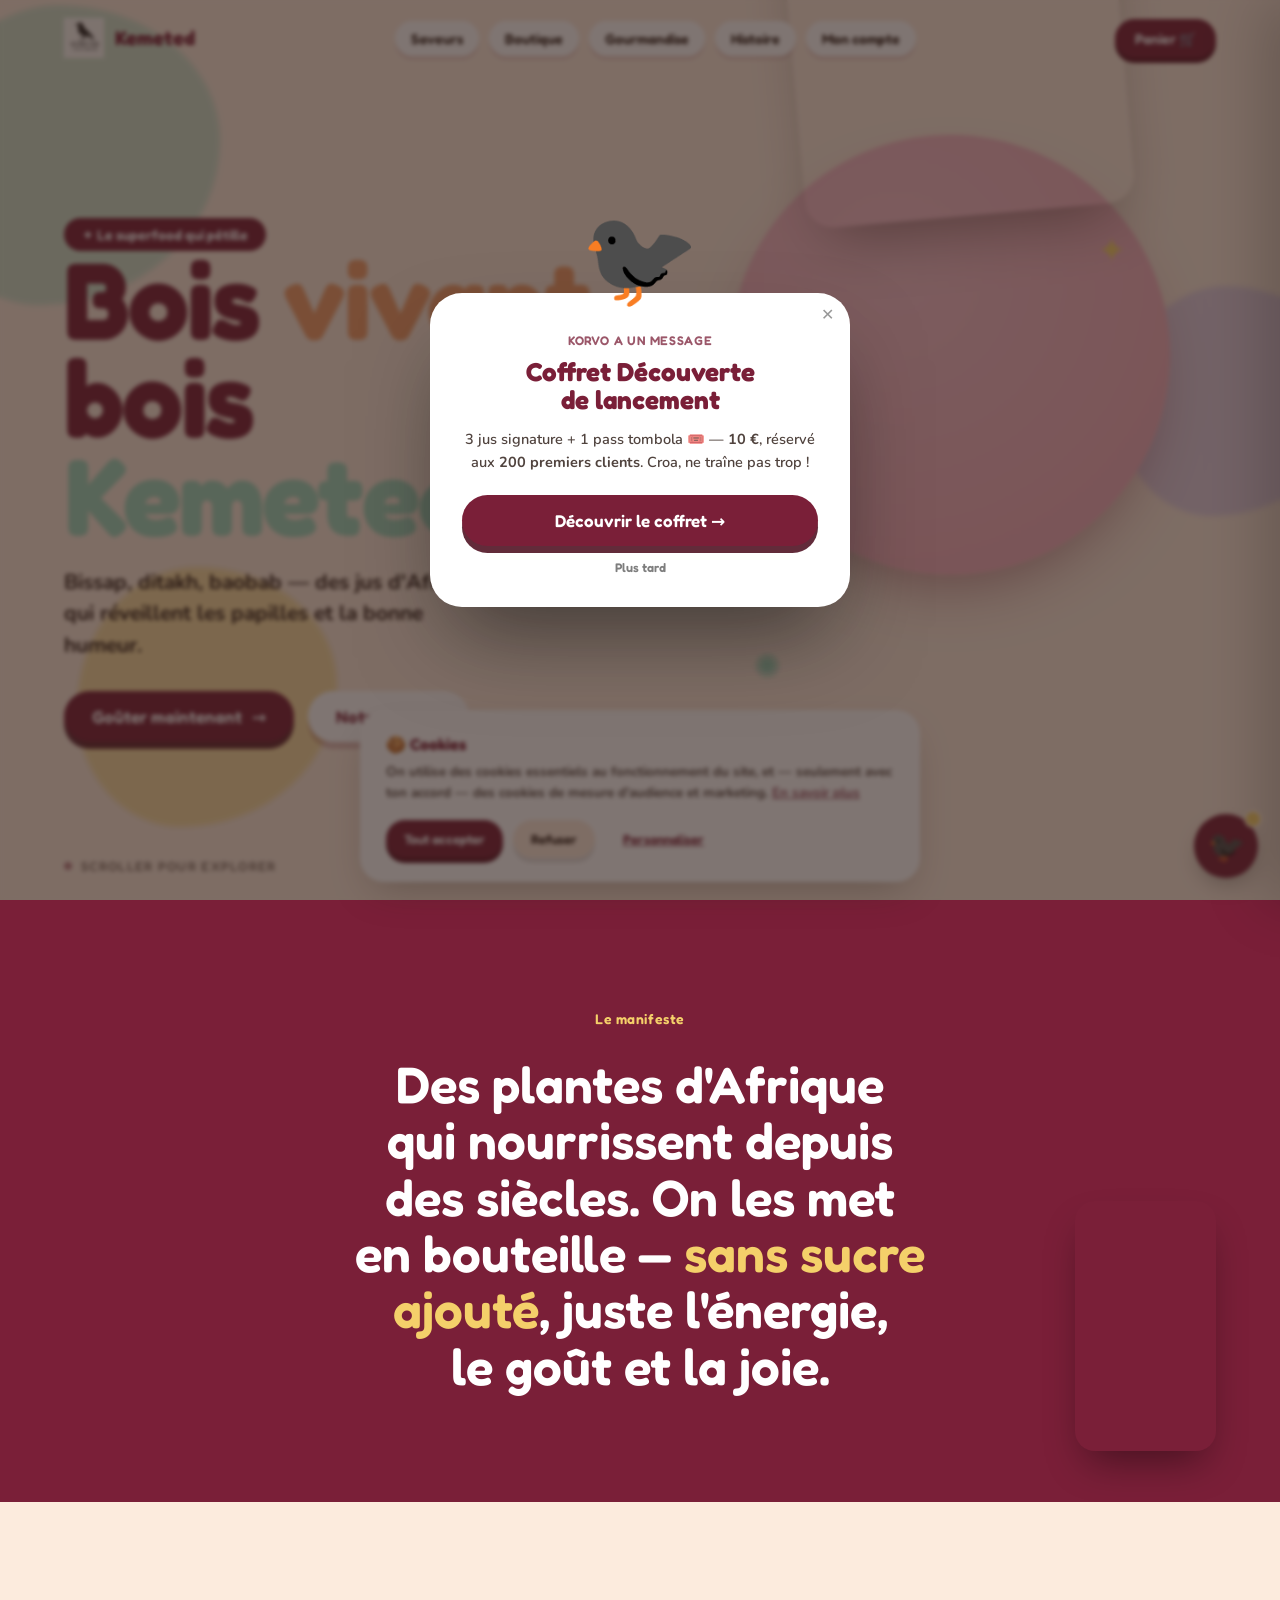
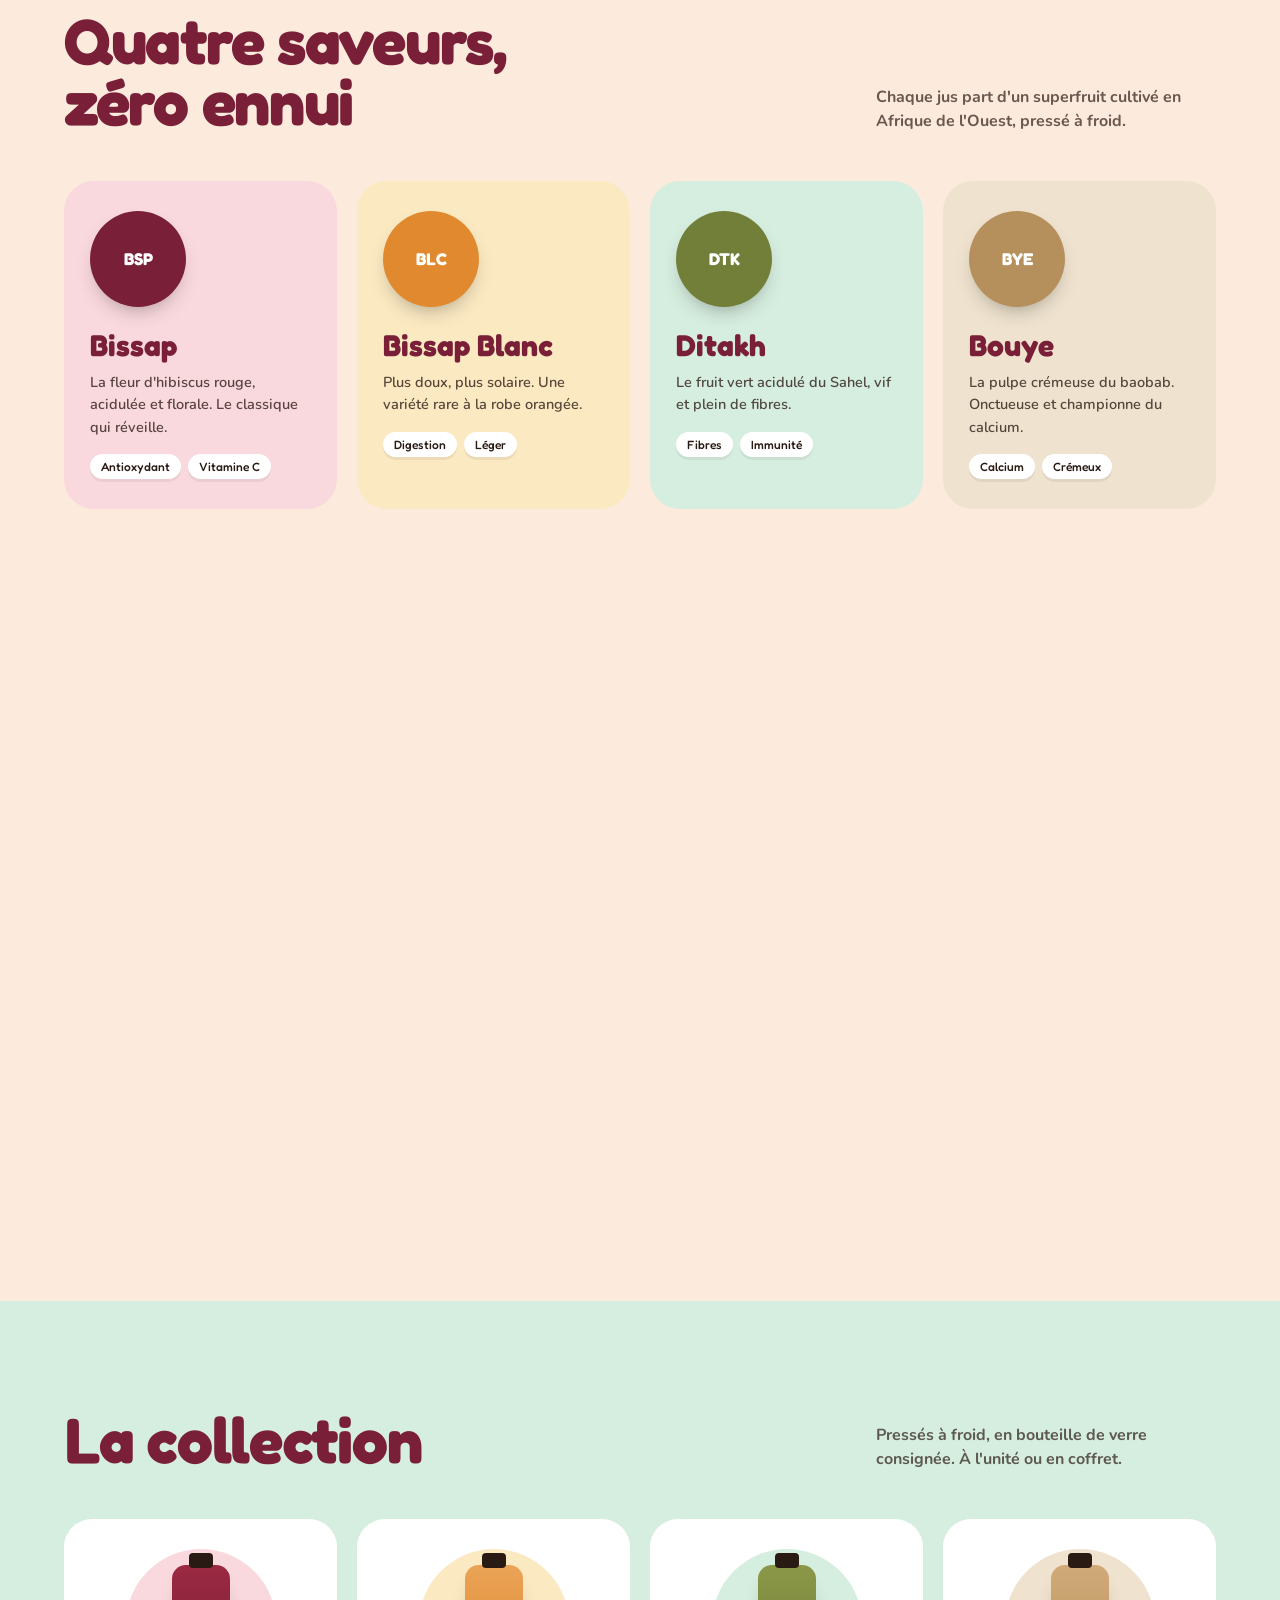
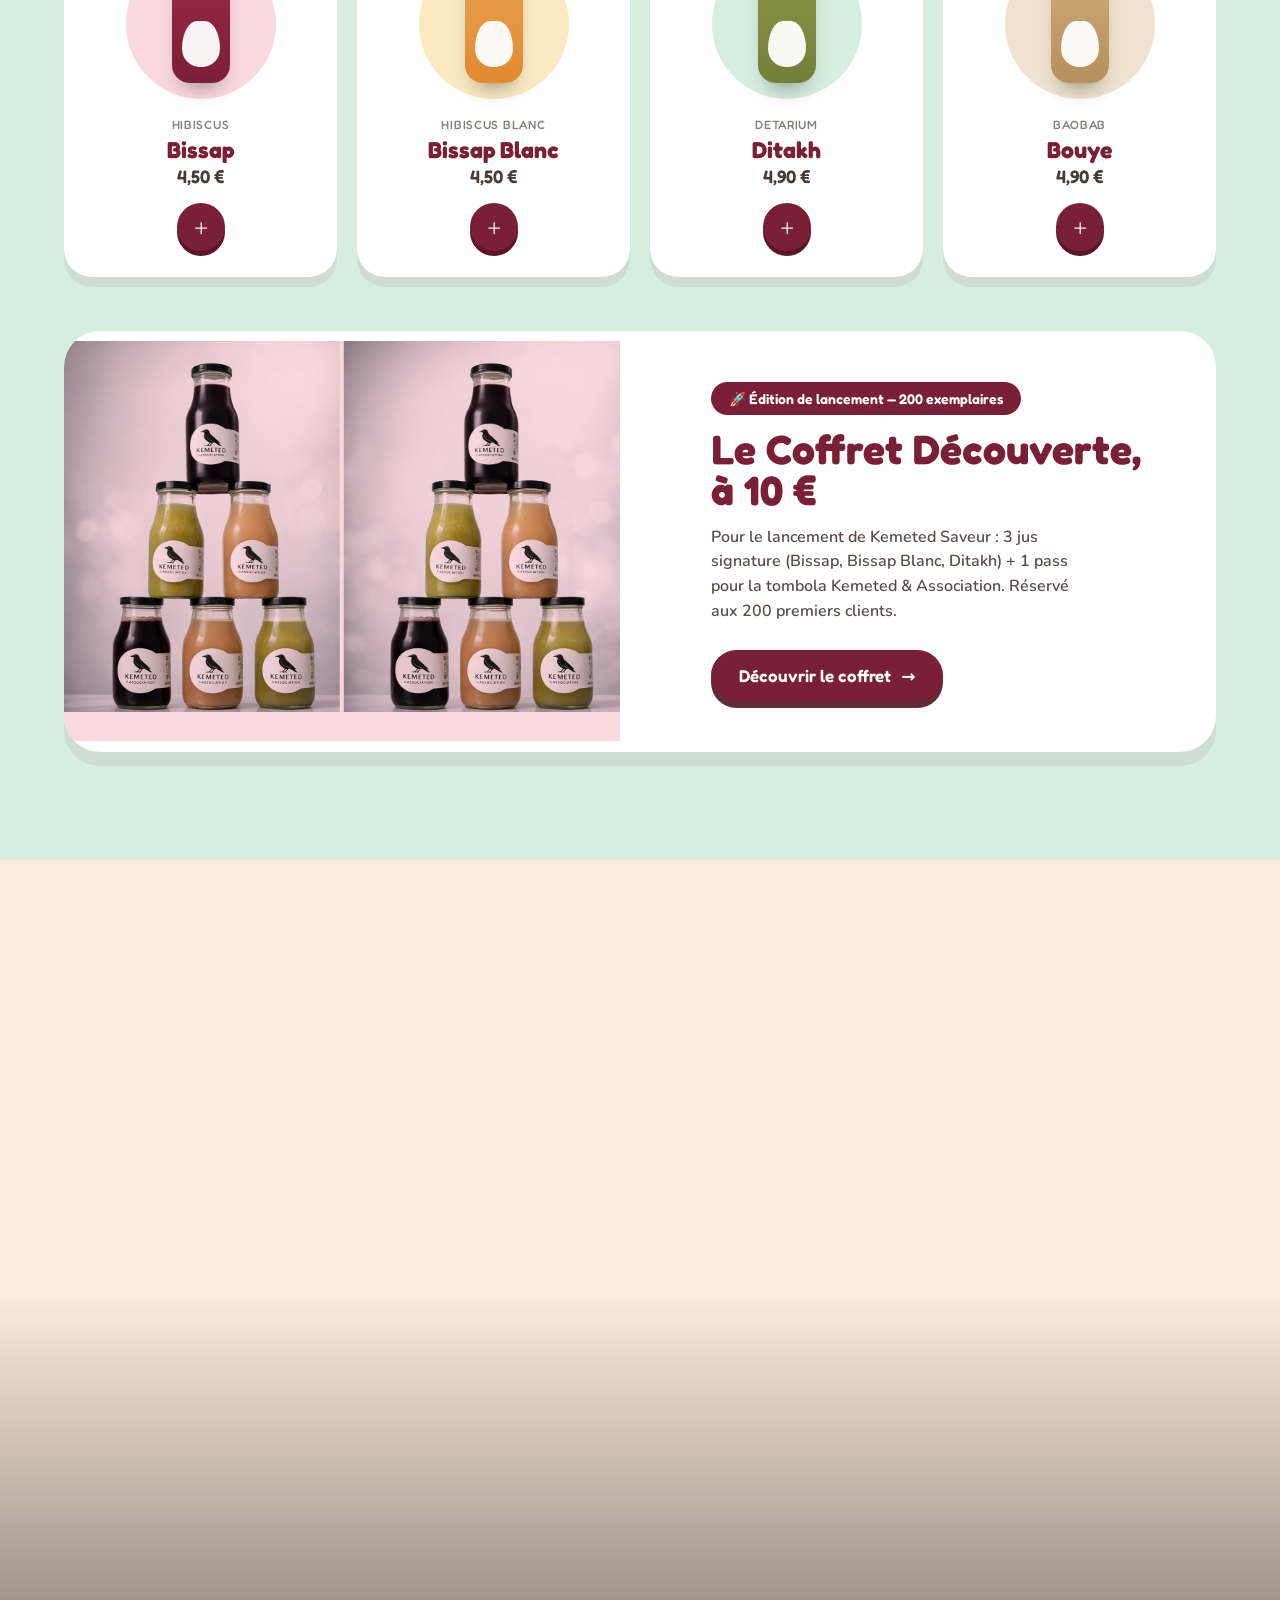
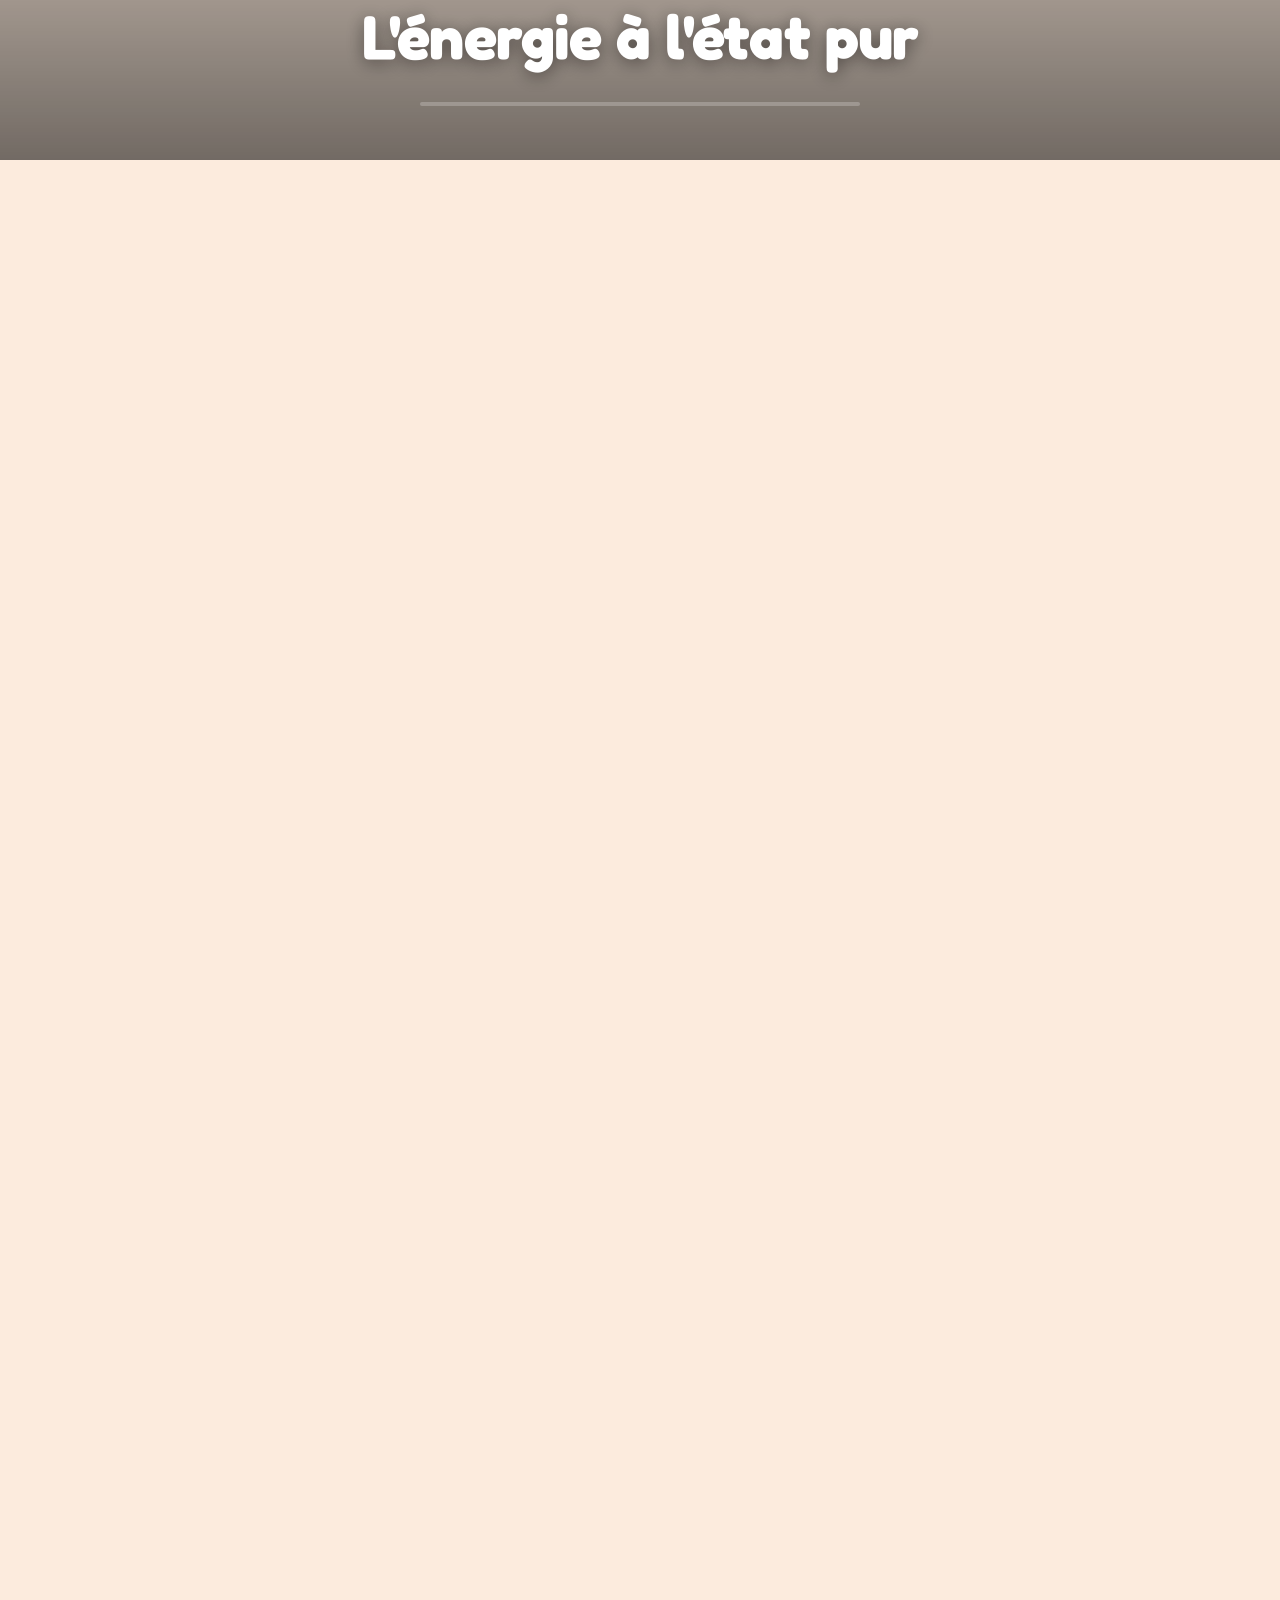
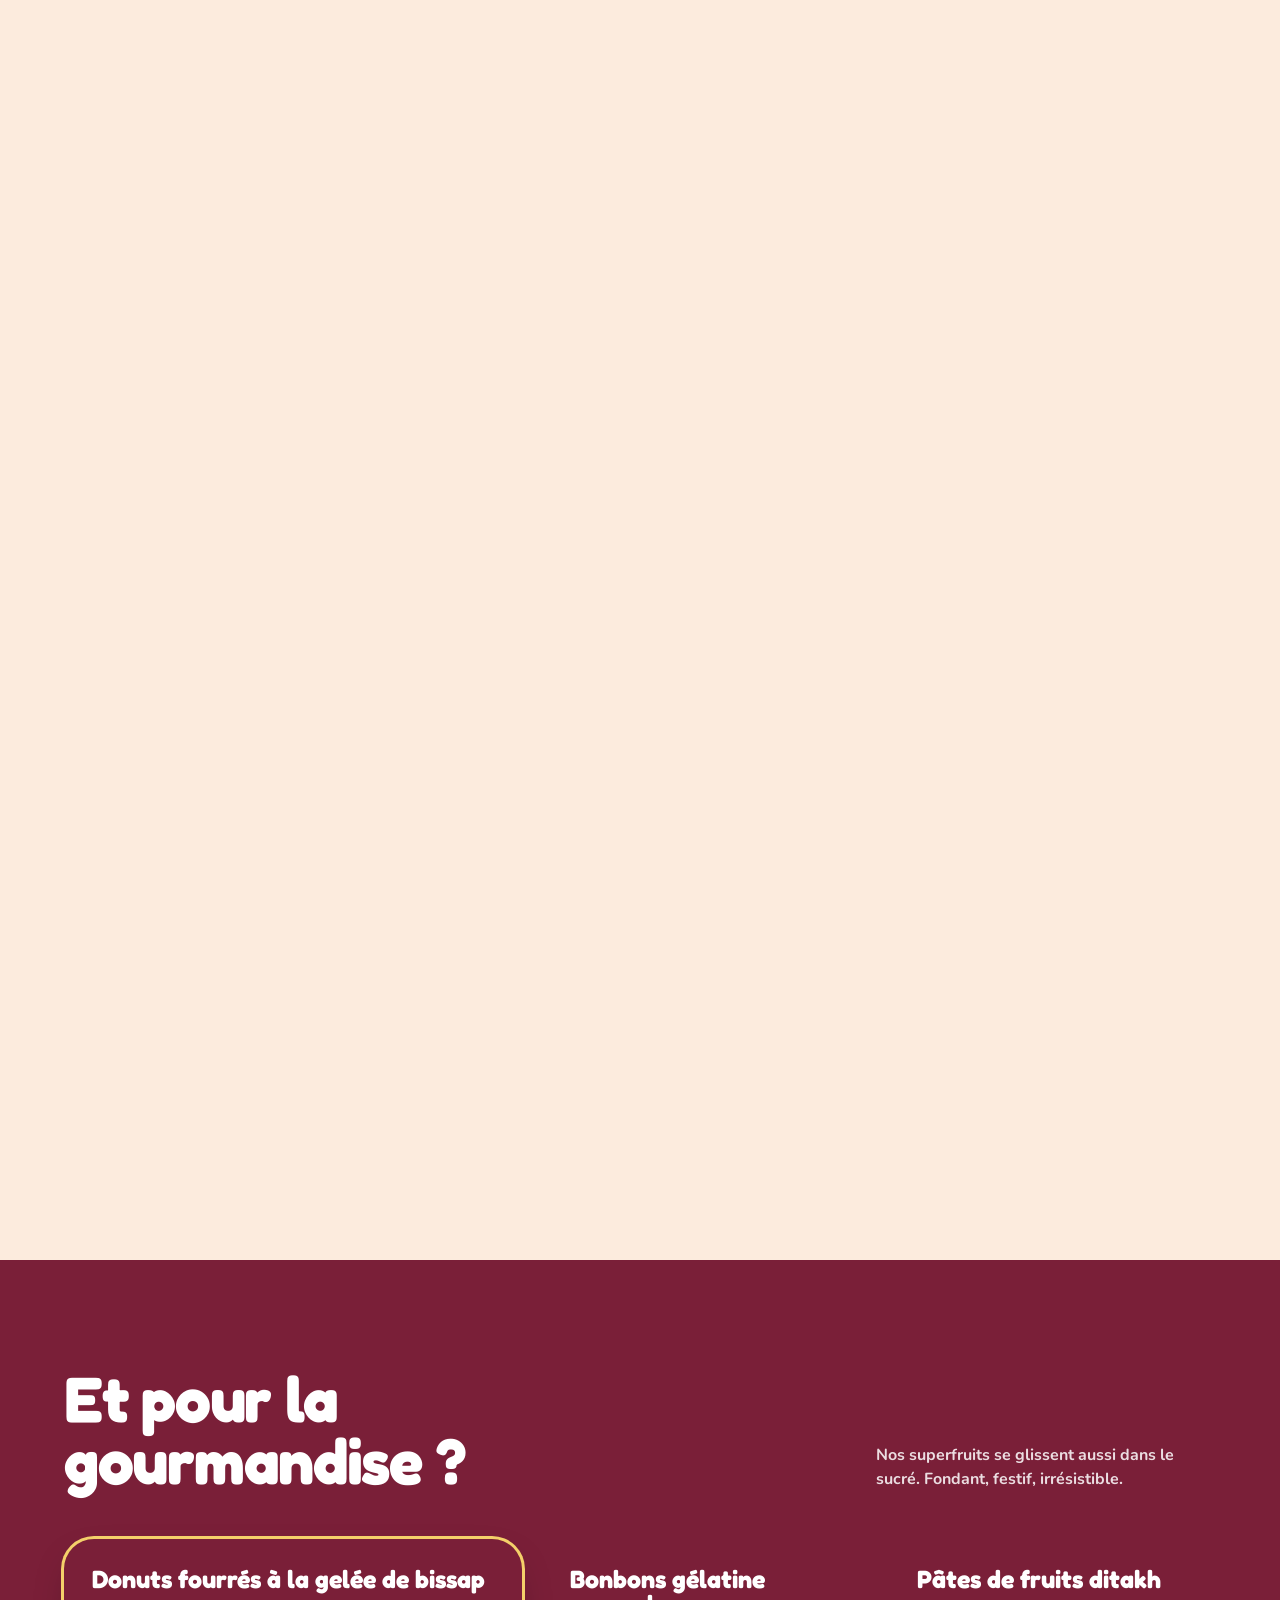
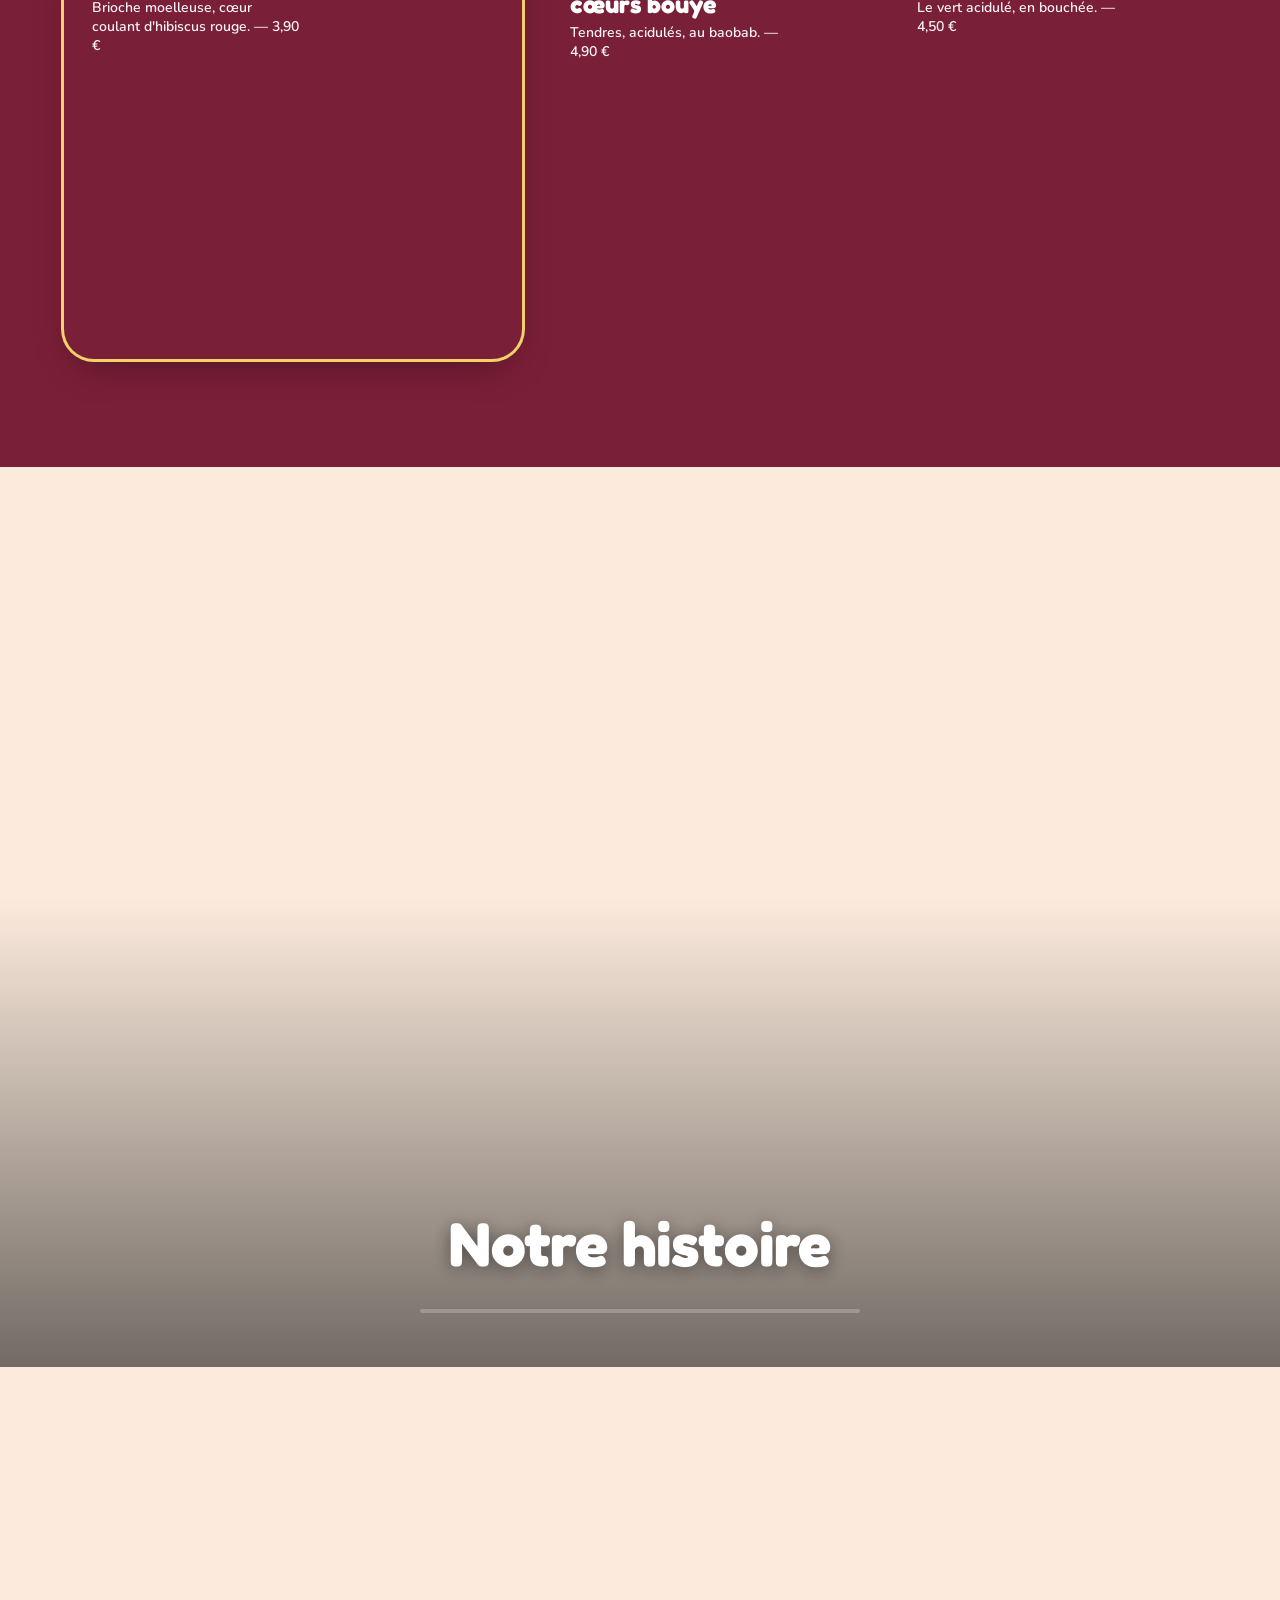
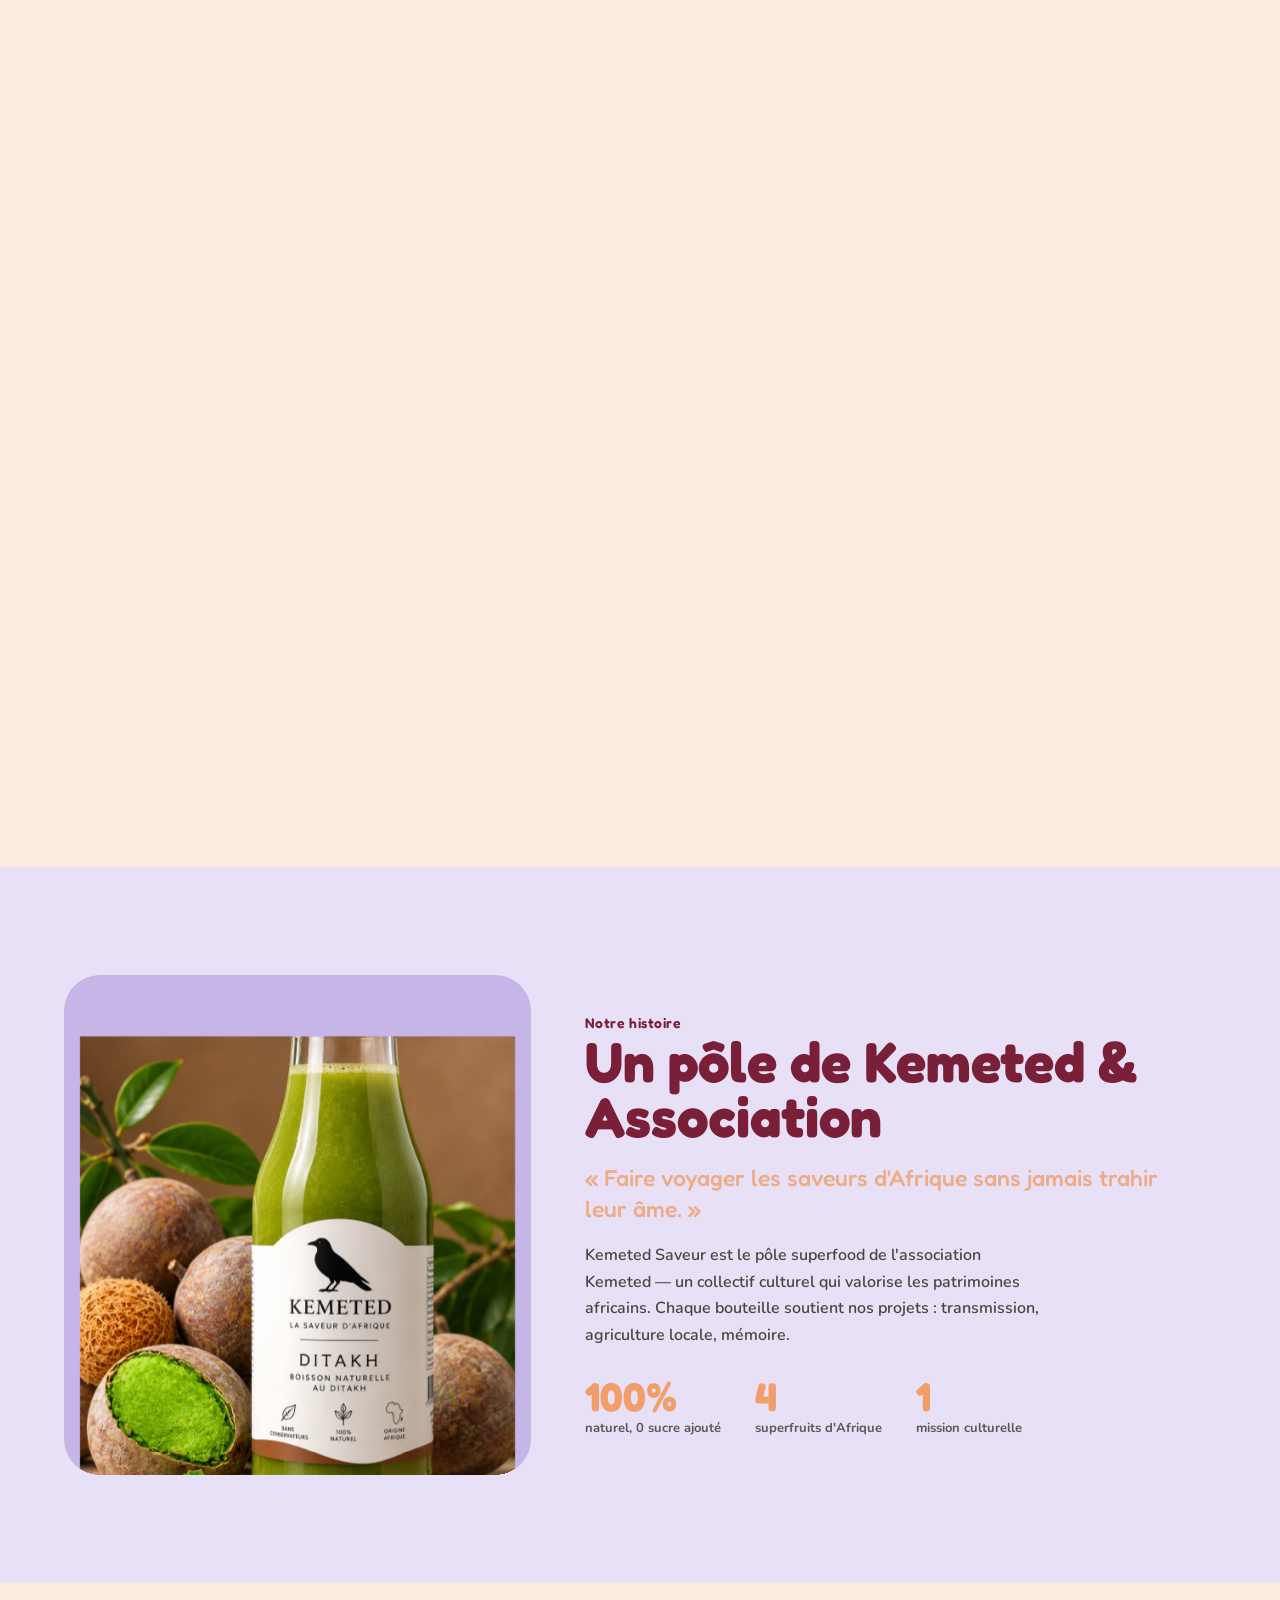
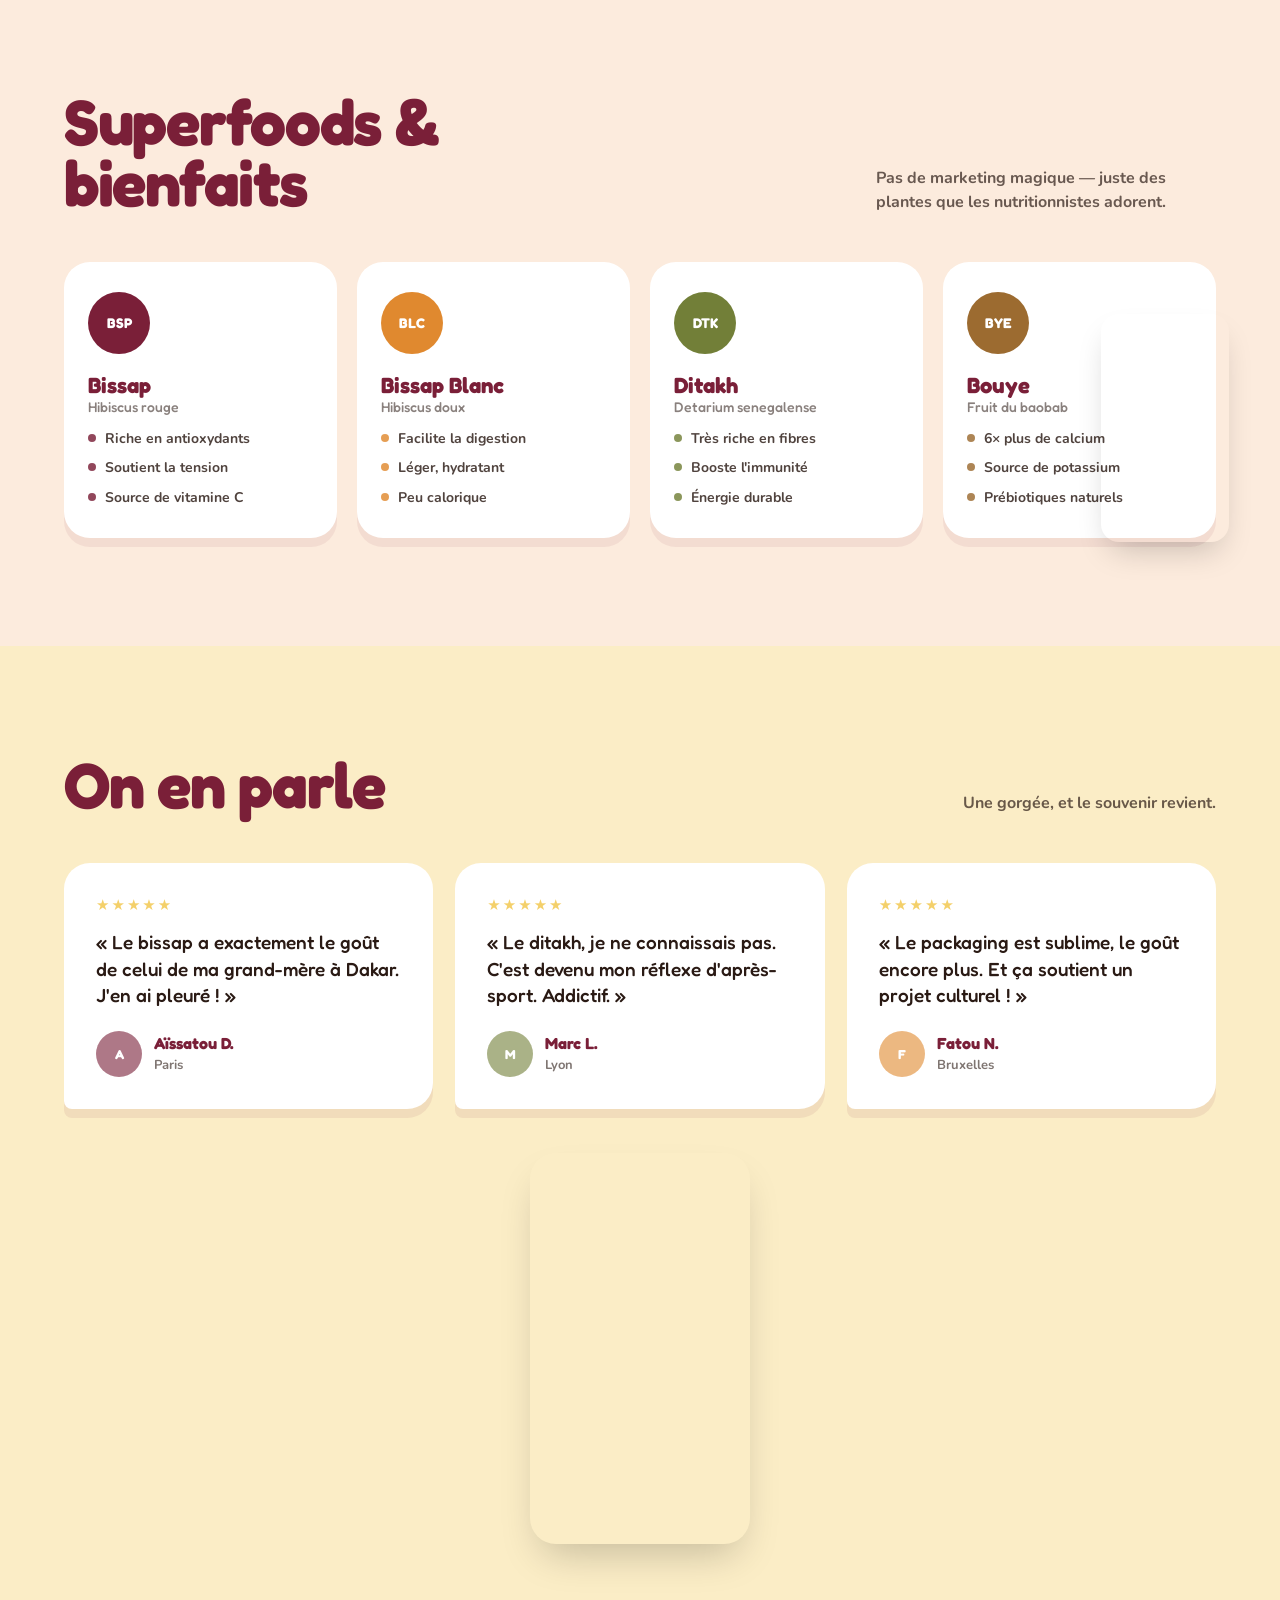
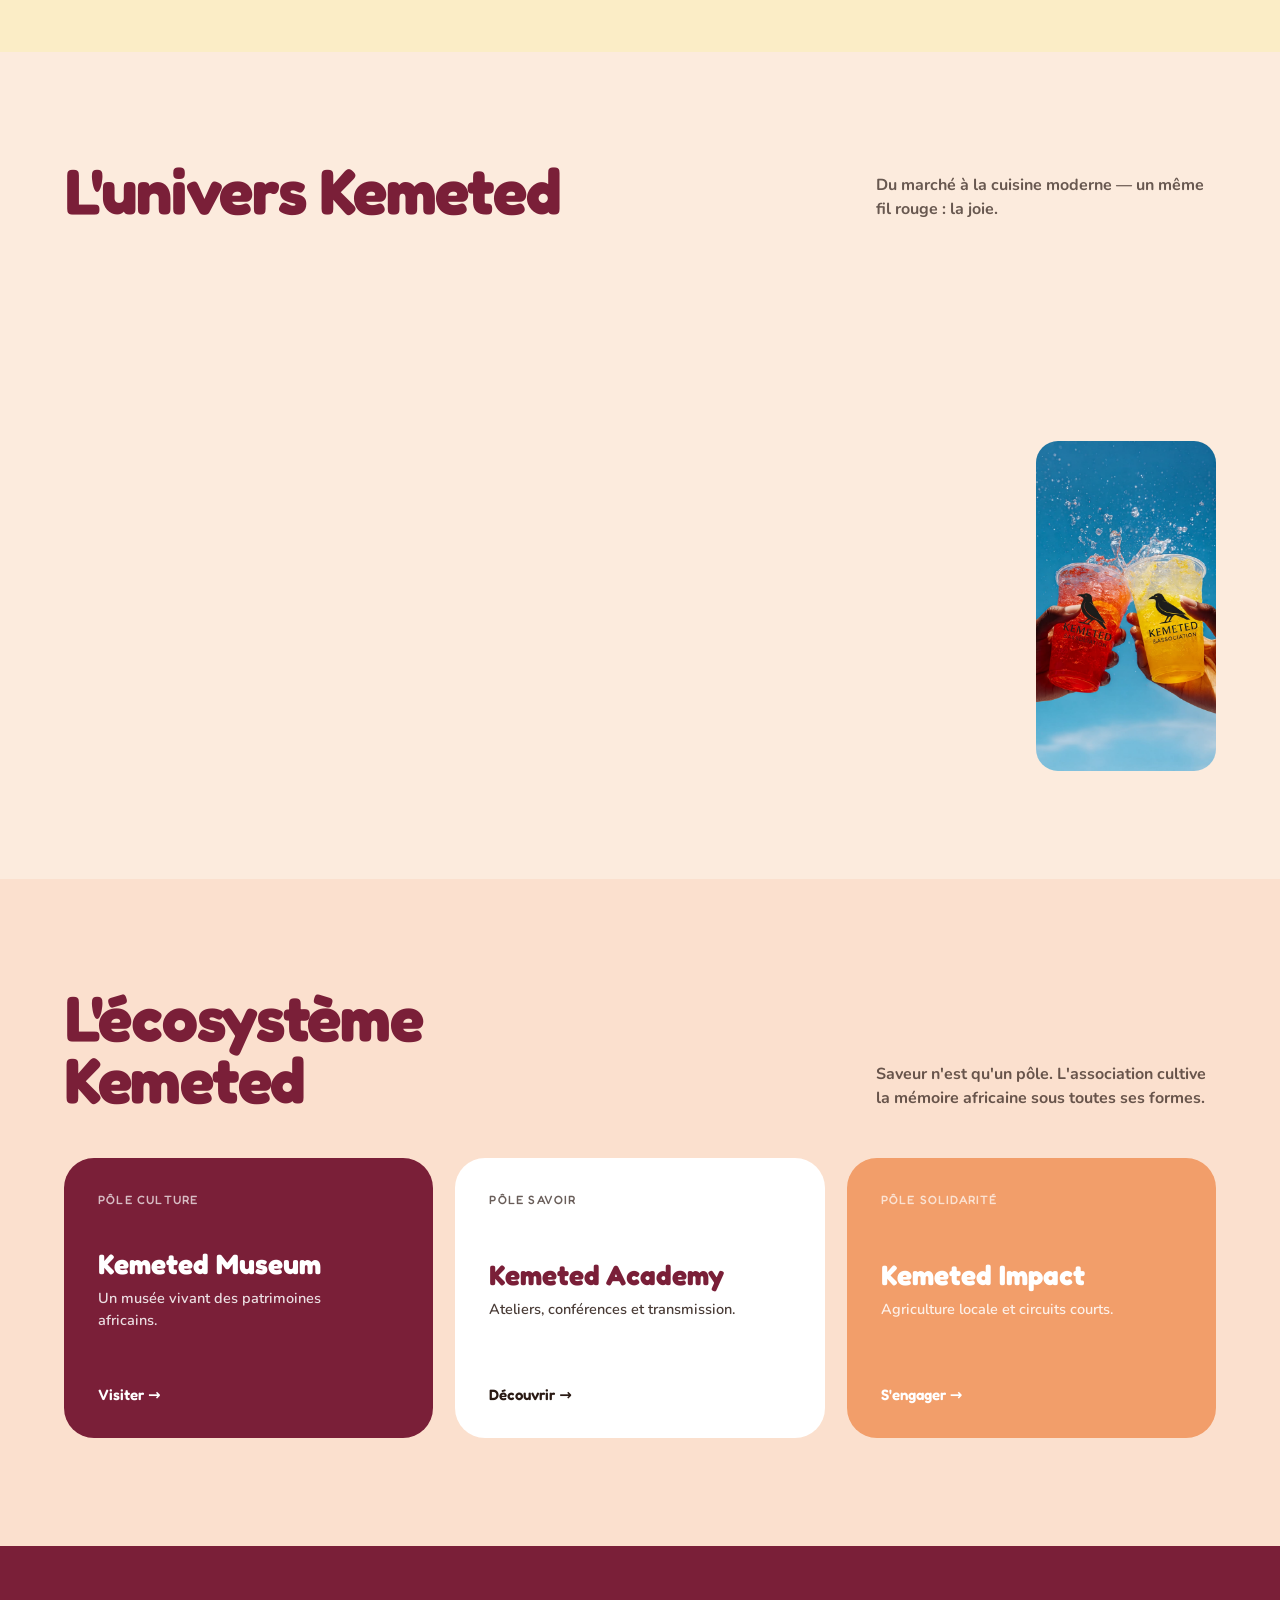
==== commit baf72b55: "Coordonnées officielles : mentions légales et pied de page Forme juridique, siège, RNA, SIRET, direc" ====
--- a/project/index.html
+++ b/project/index.html
@@ -338,7 +338,7 @@
 <!-- FOOTER -->
 <footer class="foot">
   <div class="foot__top">
-    <div class="foot__brand"><img src="assets/logo.png" alt="Kemeted & Association"><p>Kemeted Saveur — pôle superfood de Kemeted &amp; Association. Bois vivant.</p></div>
+    <div class="foot__brand"><img src="assets/logo.png" alt="Kemeted & Association"><p>Kemeted Saveur — pôle superfood de Kemeted &amp; Association. Bois vivant.</p><p class="foot__addr">Le iOiO, 3 rue Granvelle, 25000 Besançon<br><a href="https://kemeted-association.org/">kemeted-association.org</a></p></div>
     <div class="foot__col"><h5>Boutique</h5><a href="#produits">Bissap</a><a href="#produits">Bissap Blanc</a><a href="#produits">Ditakh</a><a href="#produits">Bouye</a><a href="#gourmandise">Gourmandise</a></div>
     <div class="foot__col"><h5>L'association</h5><a href="#histoire">Notre histoire</a><a href="#ecosysteme">Museum</a><a href="#ecosysteme">Academy</a><a href="#ecosysteme">Impact</a></div>
     <div class="foot__col"><h5>Suivre</h5><a href="https://www.instagram.com/kemetedassociation/" target="_blank" rel="noopener">📸 Instagram</a><a href="#">TikTok</a><a href="#">LinkedIn</a><a href="mailto:kemeted.association@gmail.com">Contact</a></div>
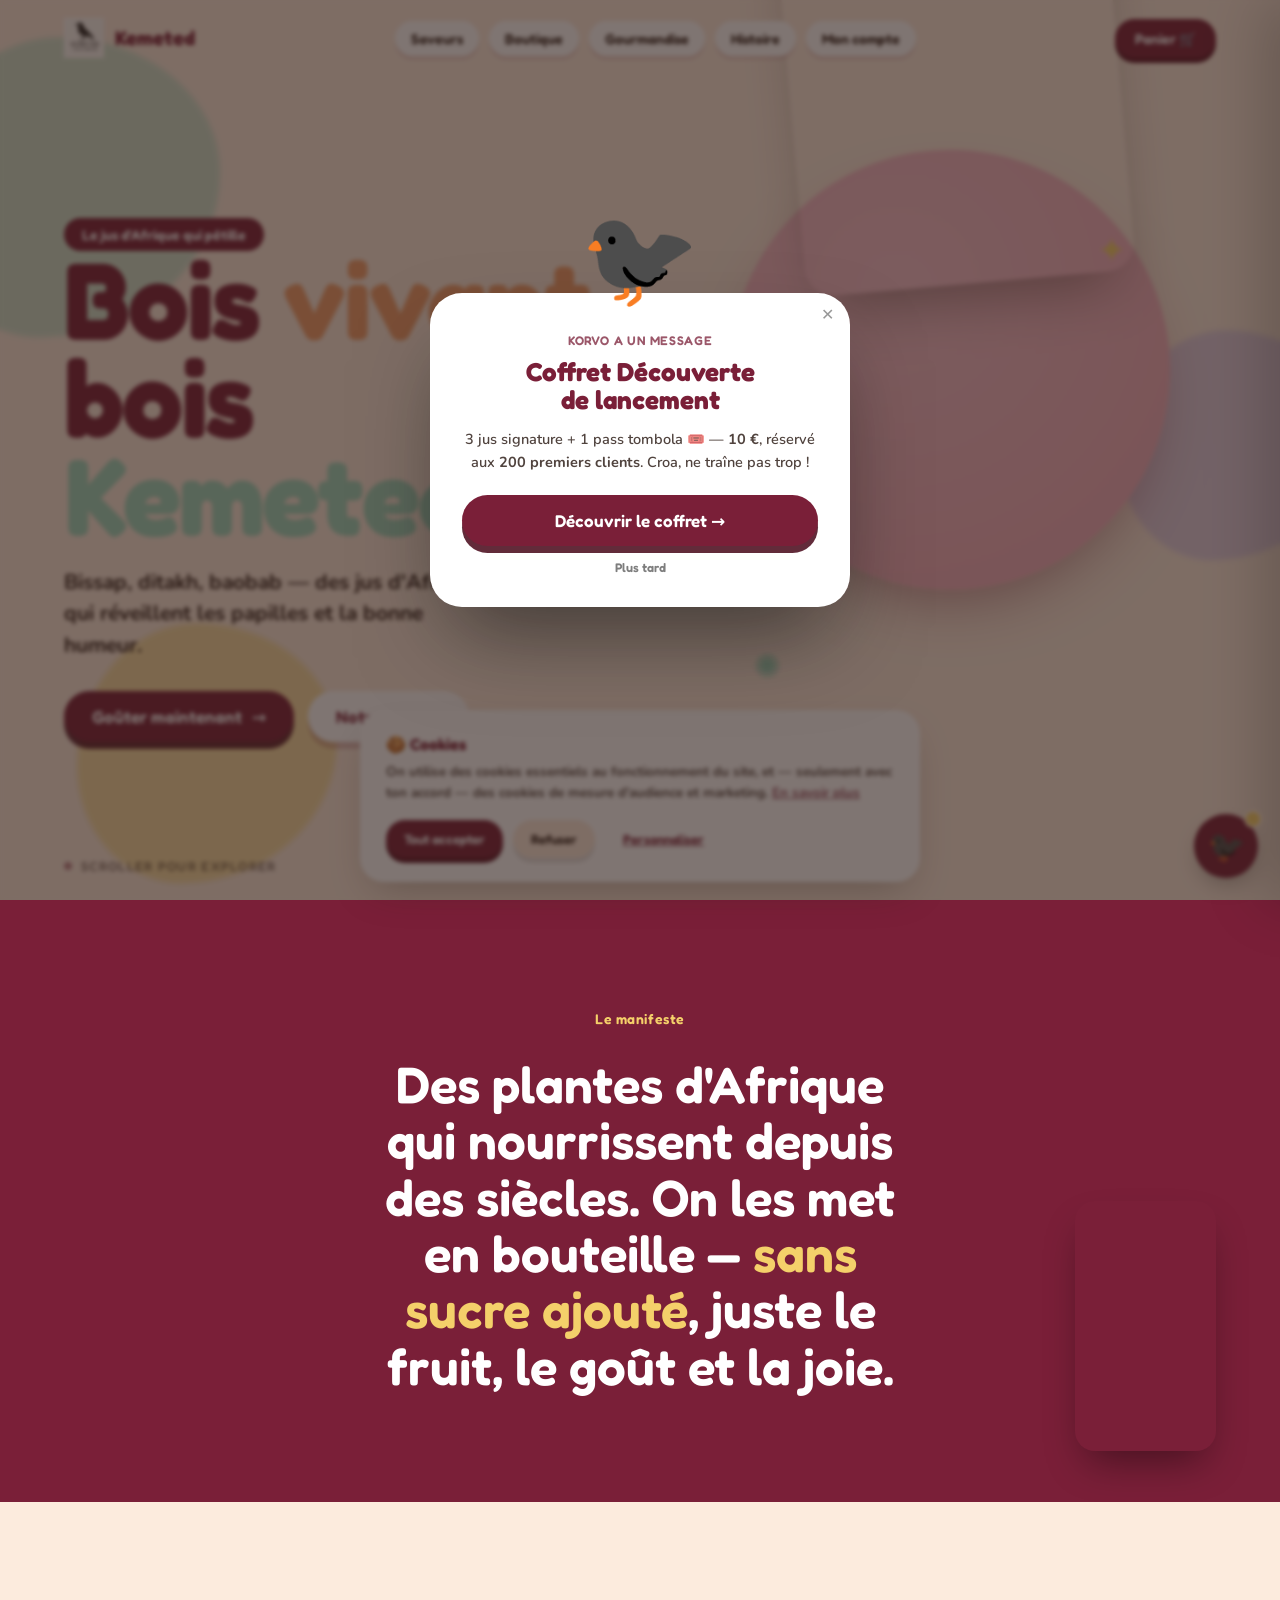
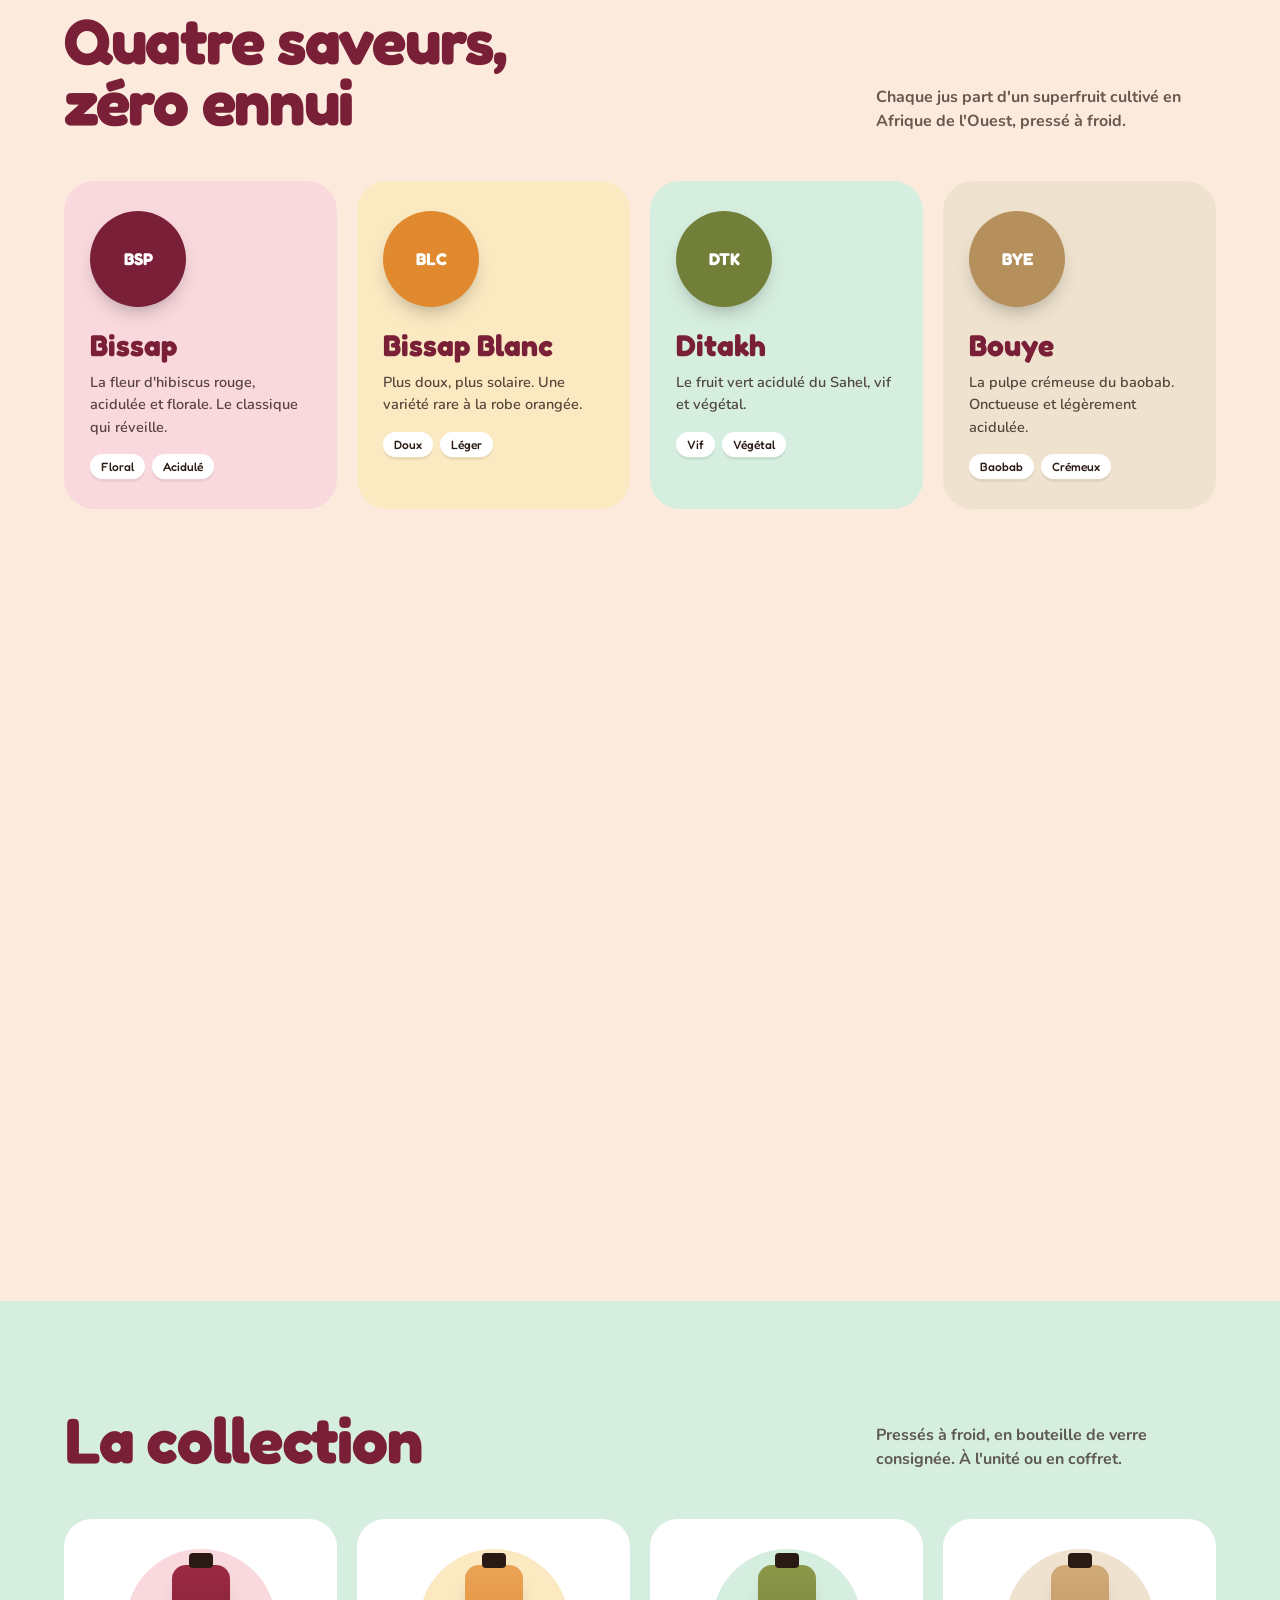
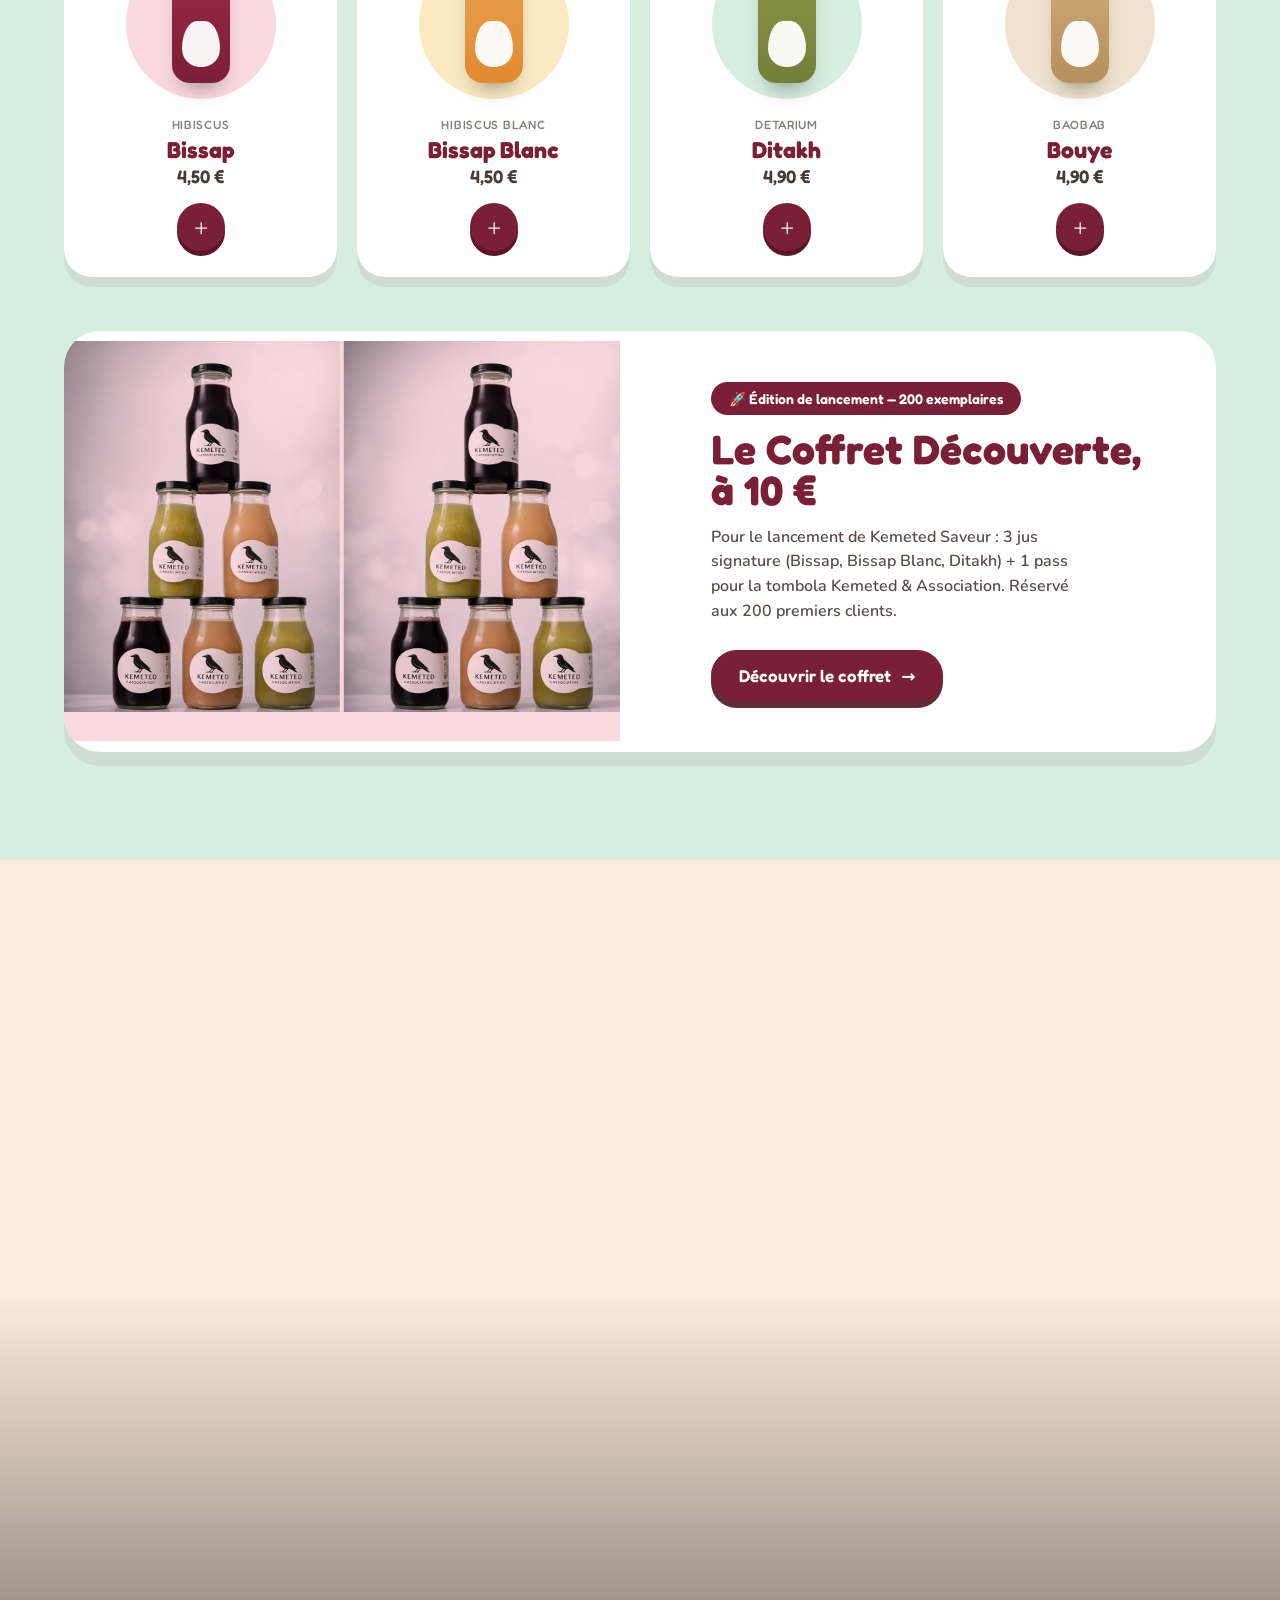
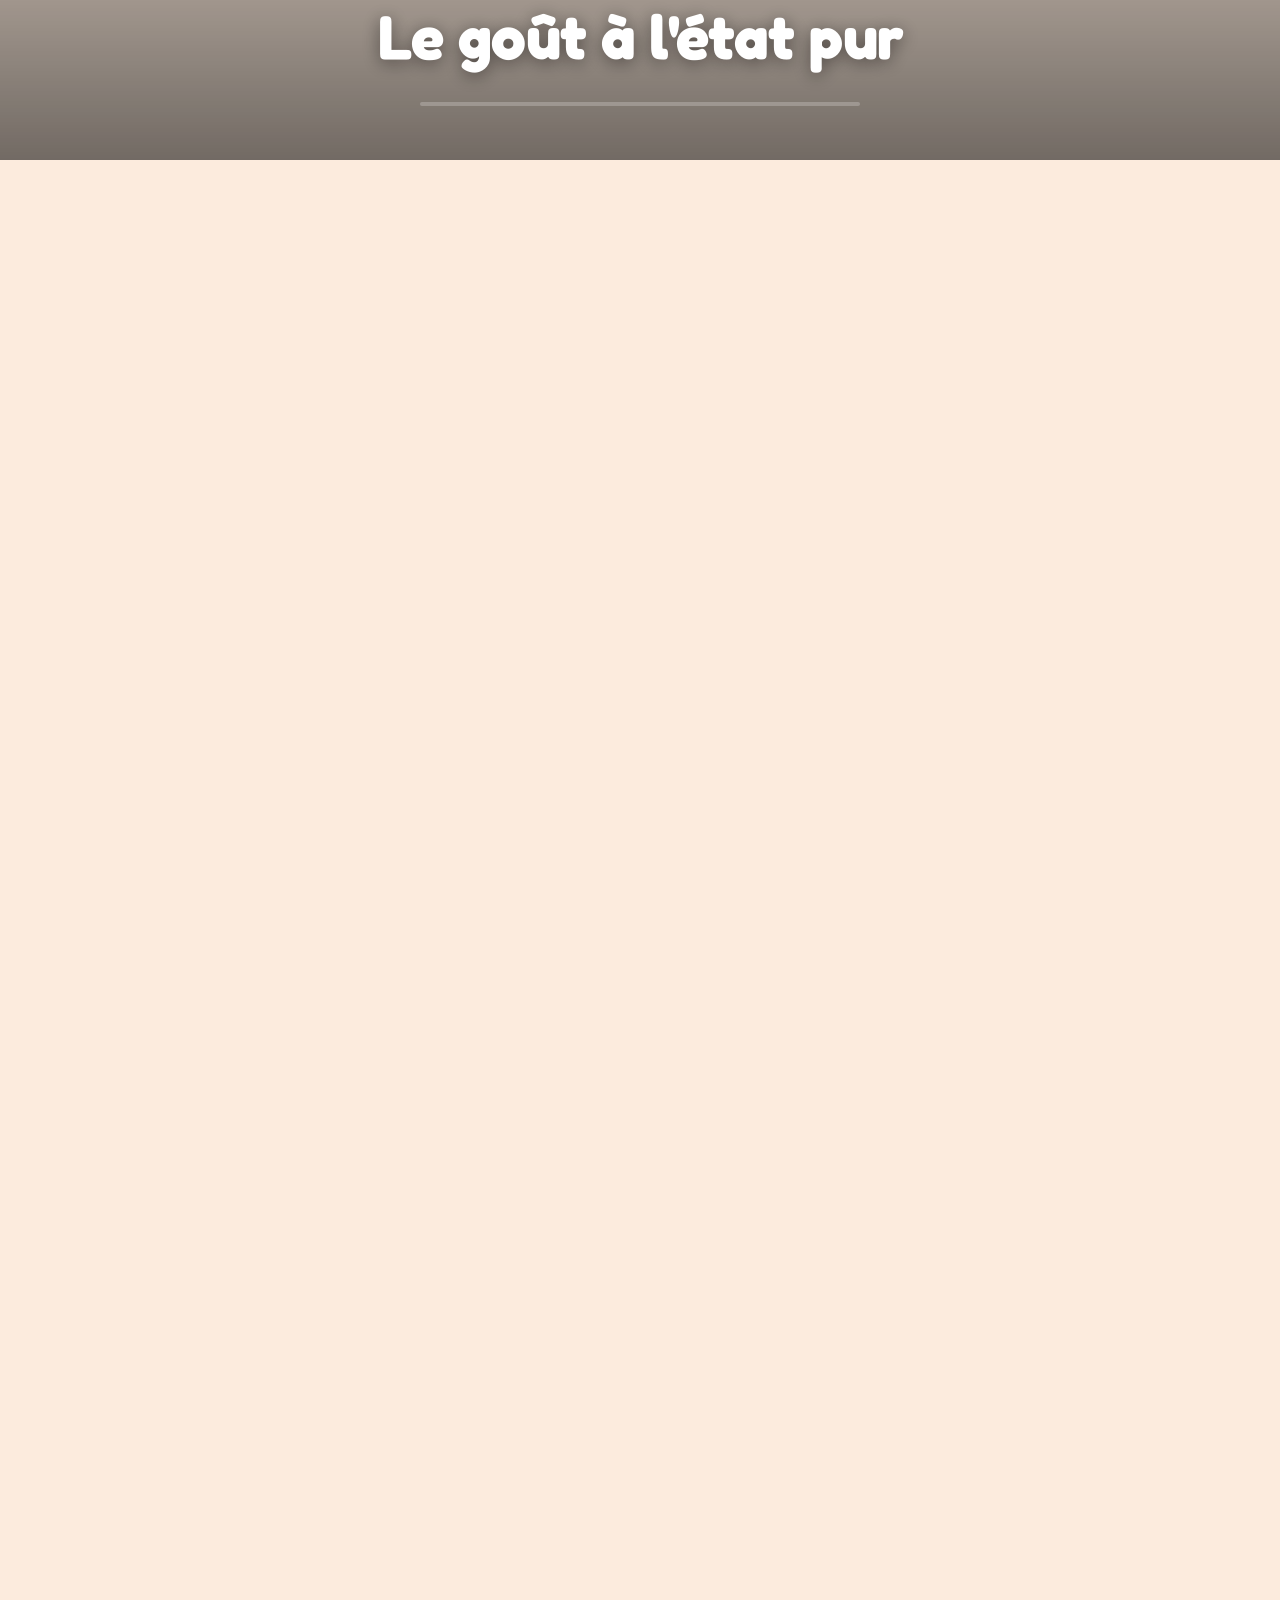
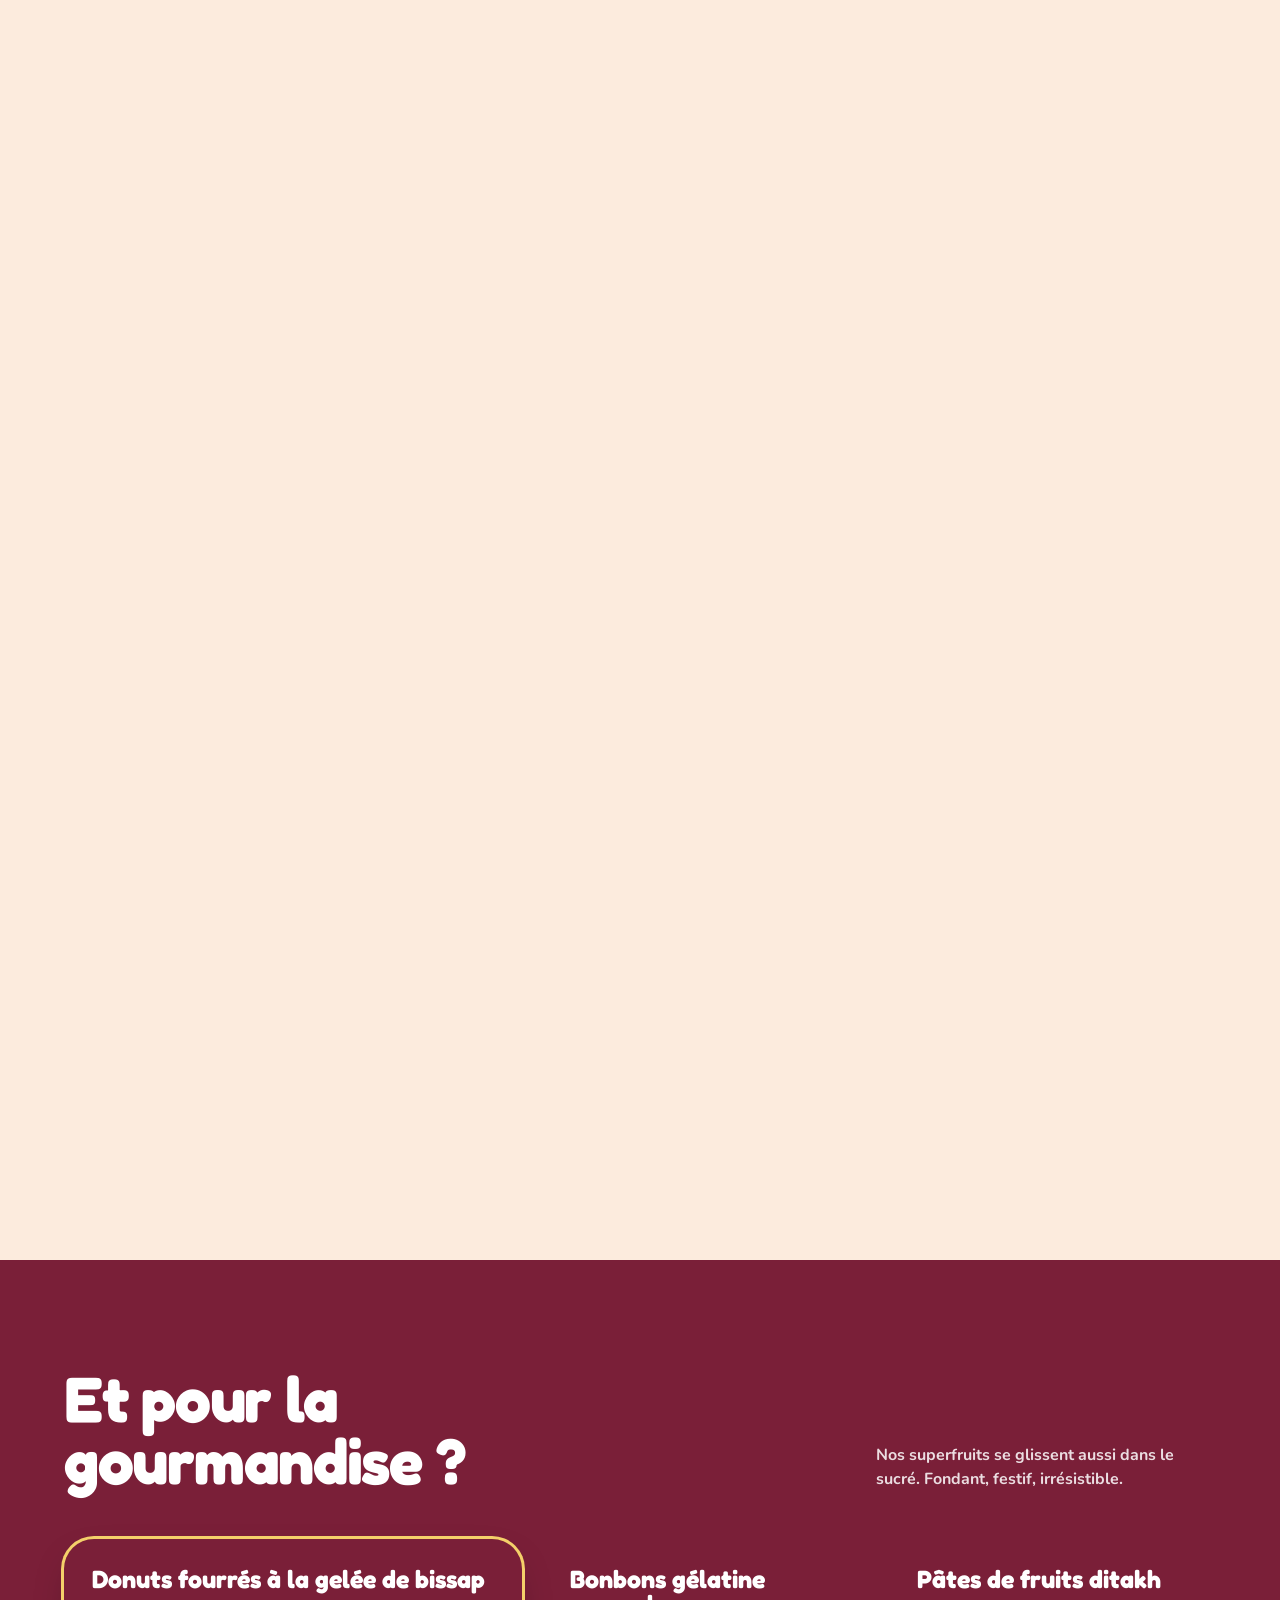
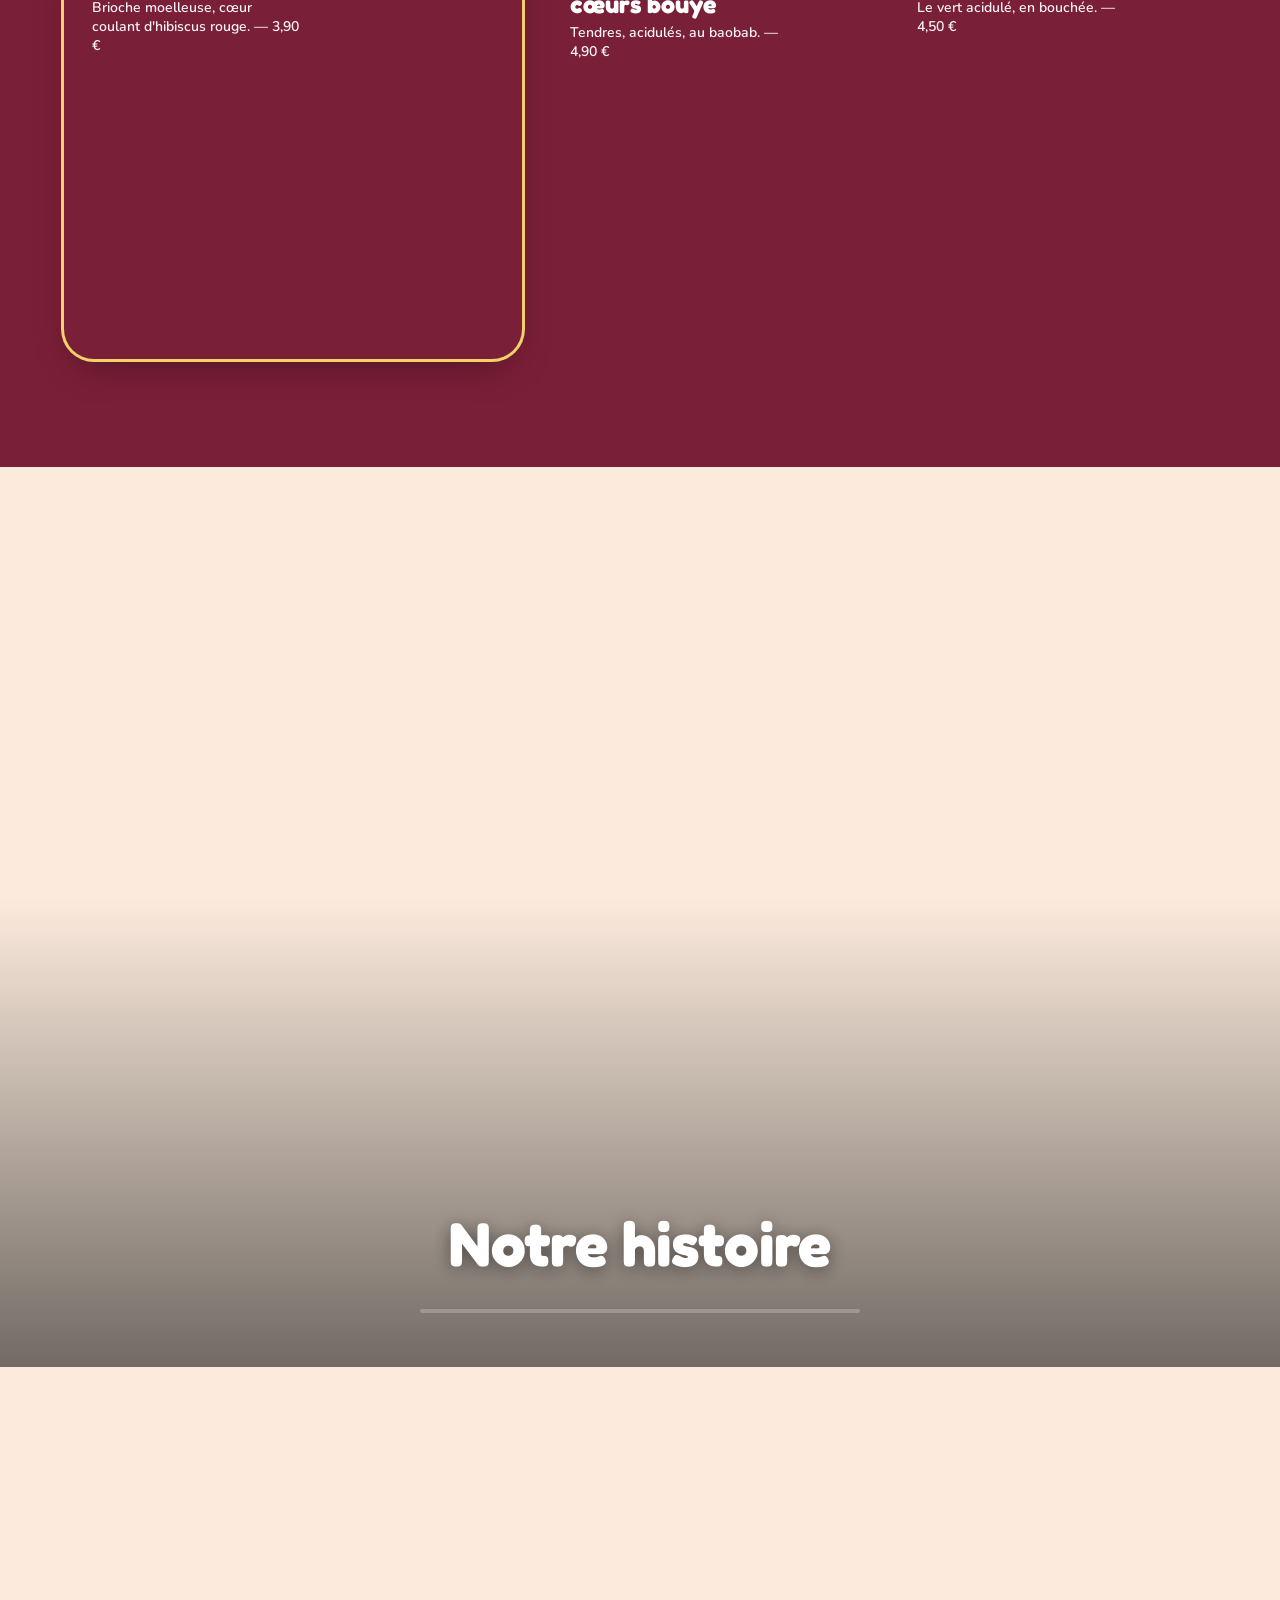
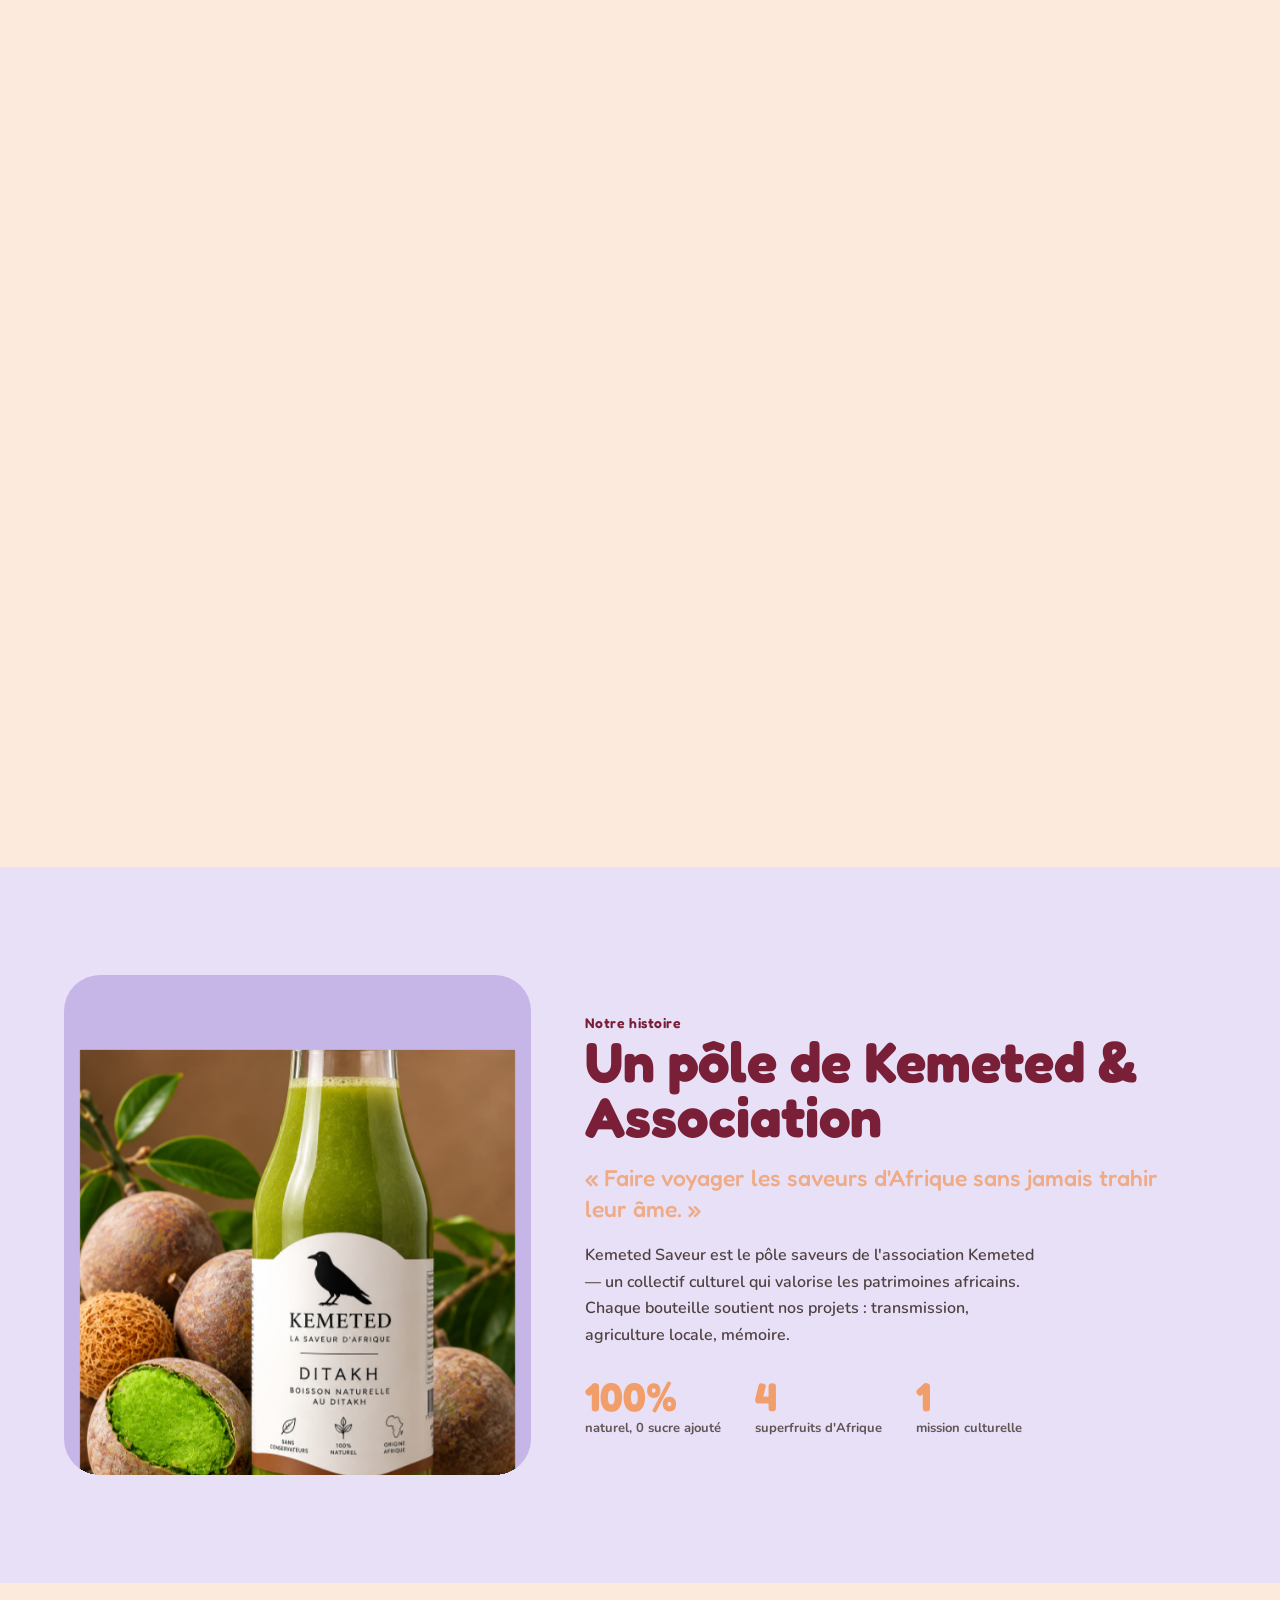
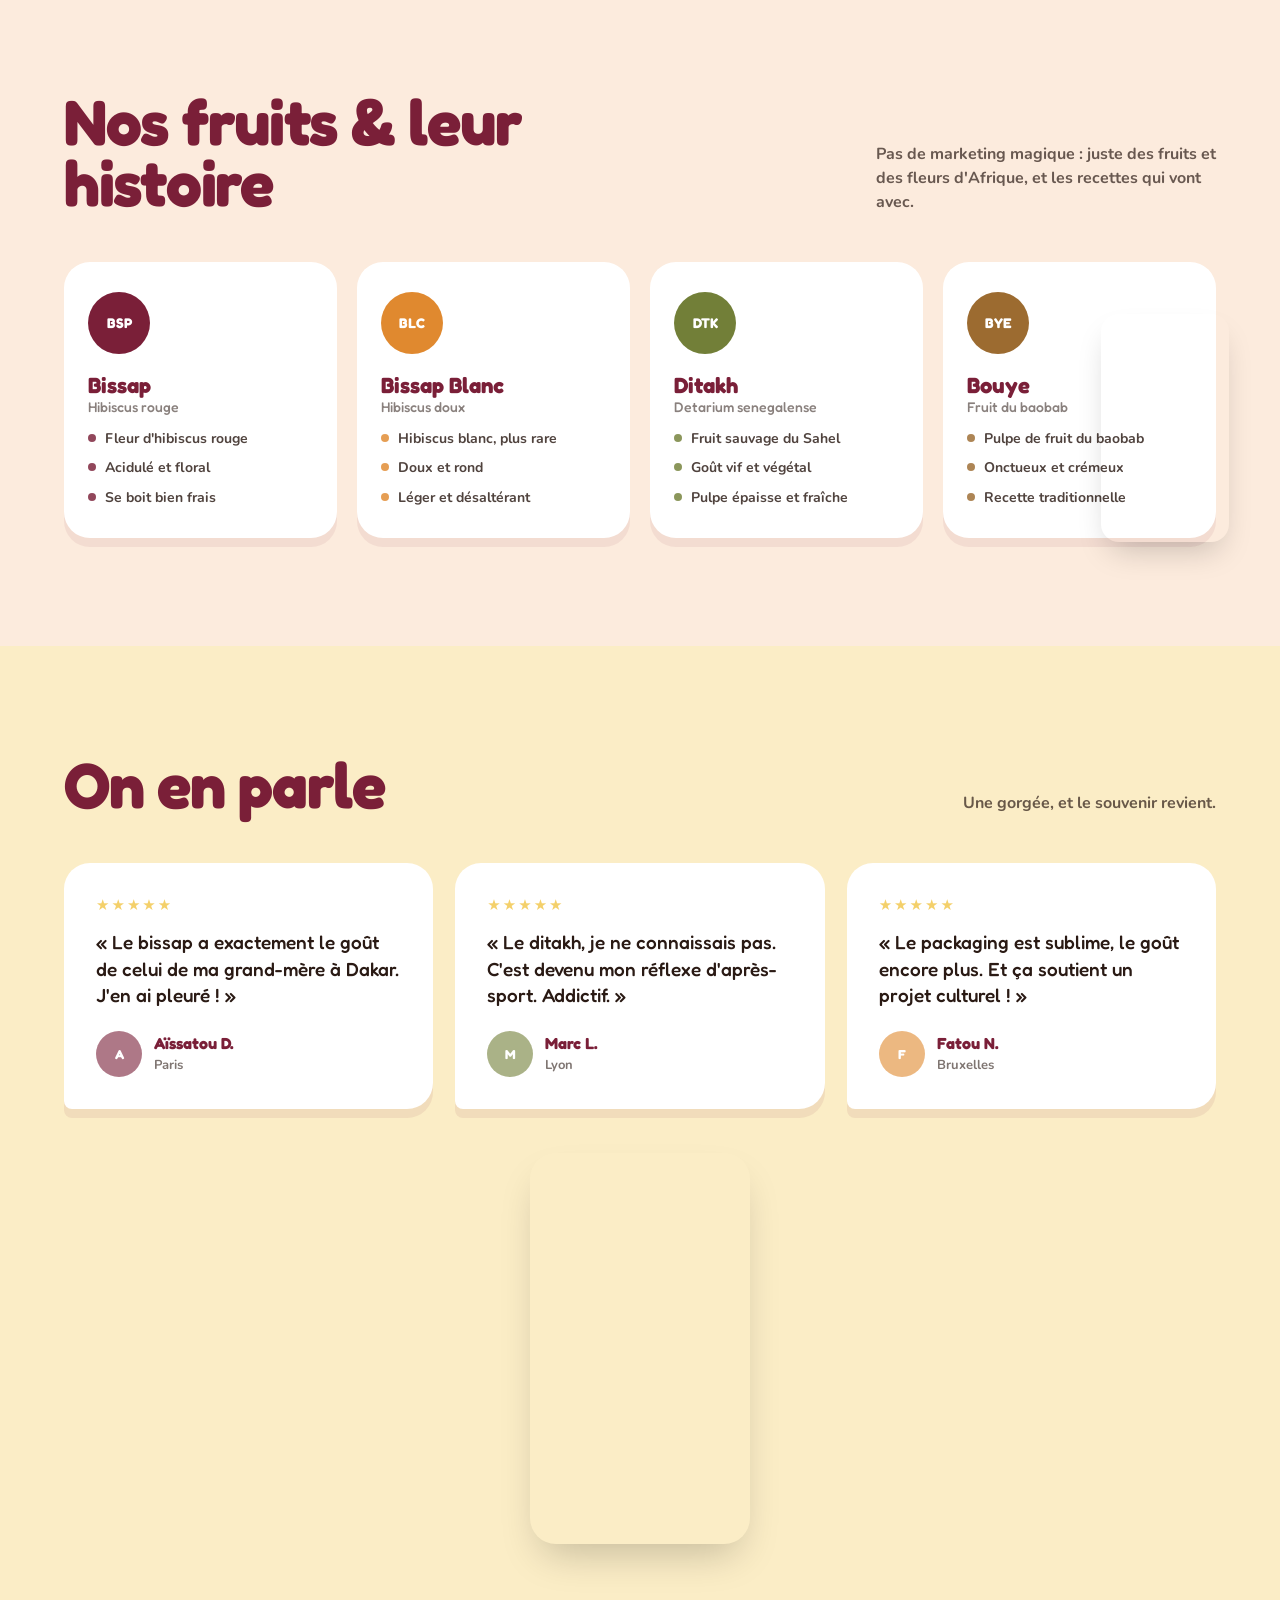
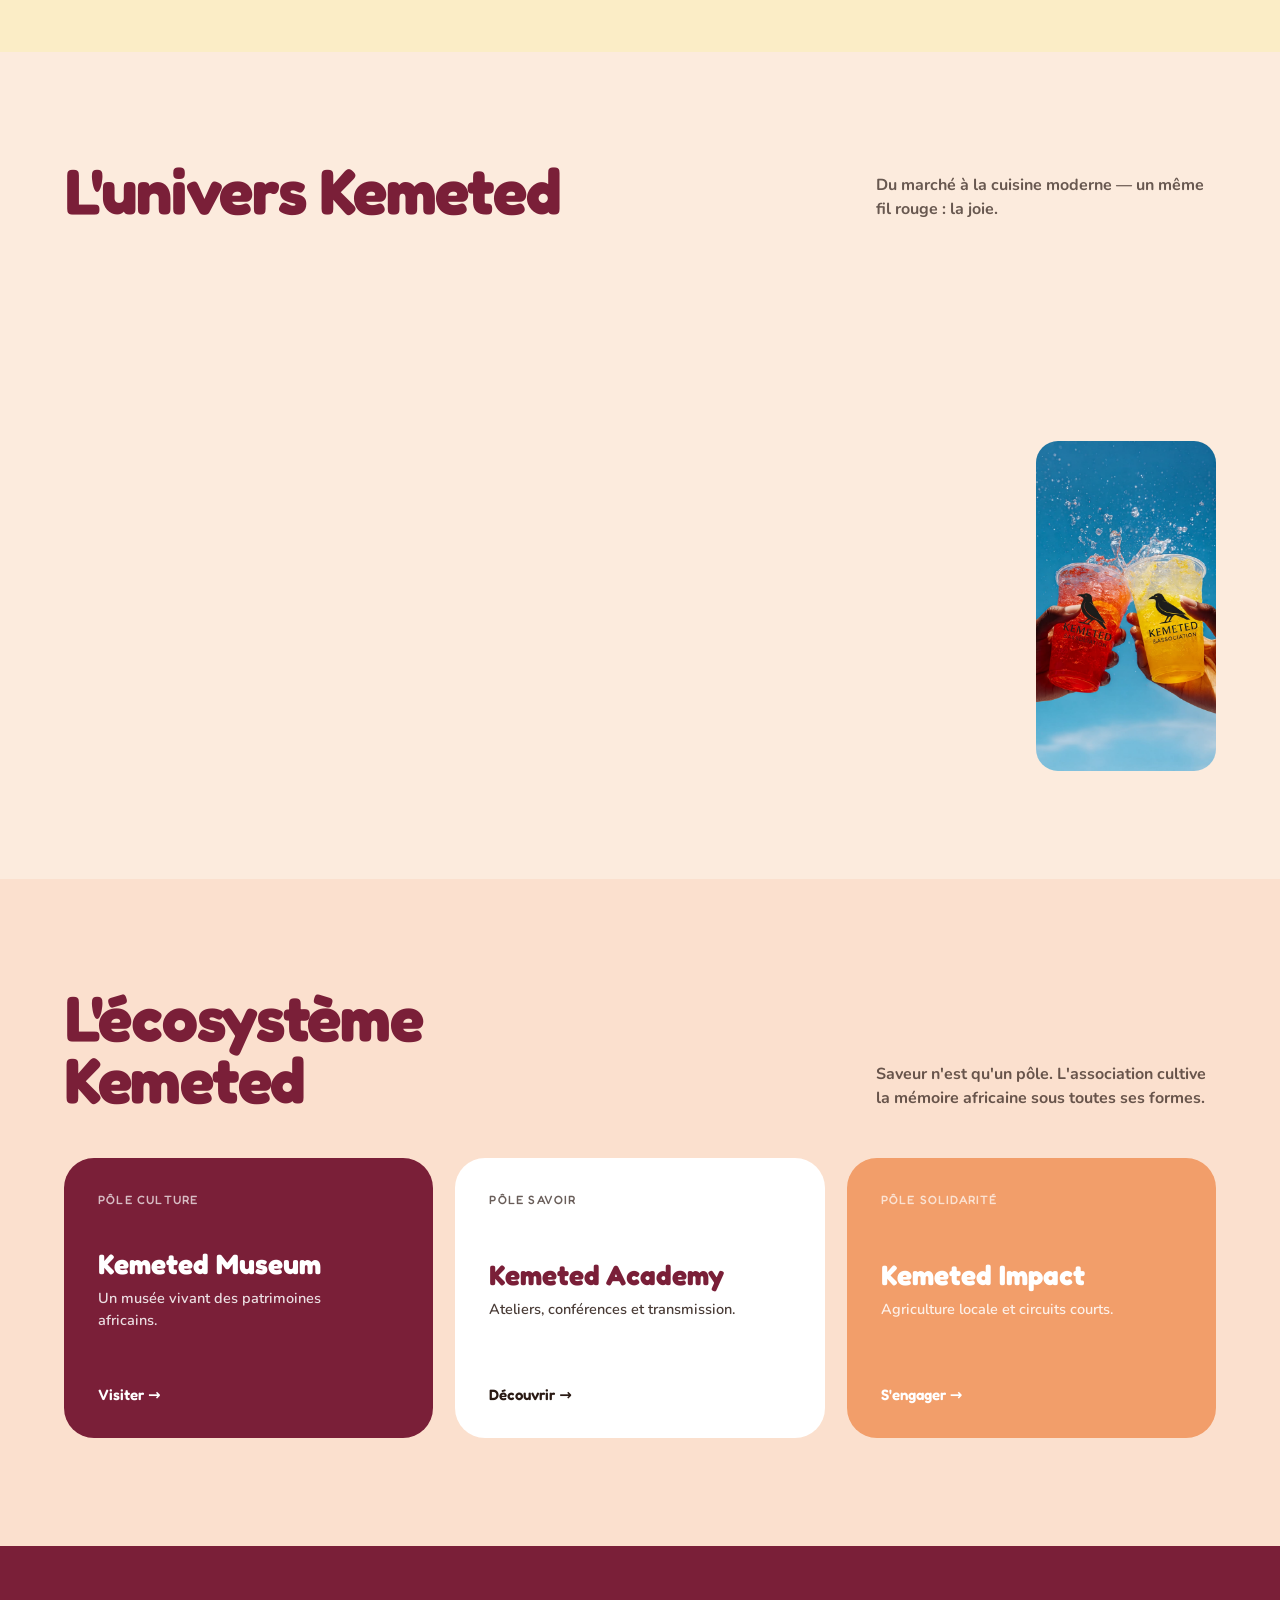
==== commit f55ec3c1: "Allégations santé retirées, adresse simplifiée Les bénéfices santé (tension, immunité, digestion, ca" ====
--- a/project/index.html
+++ b/project/index.html
@@ -35,7 +35,7 @@
 <!-- HERO -->
 <section class="hero layer" id="hero" data-screen-label="Hero">
   <div class="hero__copy">
-    <span class="pill reveal">✦ Le superfood qui pétille</span>
+    <span class="pill reveal">Le jus d'Afrique qui pétille</span>
     <h1 class="hero__title reveal d1"><span class="l1">Bois <span class="a">vivant</span>,</span><br><span class="l2">bois <span class="b">Kemeted</span></span></h1>
     <p class="hero__sub reveal d2">Bissap, ditakh, baobab — des jus d'Afrique qui réveillent les papilles et la bonne humeur.</p>
     <div class="hero__actions reveal d3">
@@ -57,7 +57,7 @@
 <section class="panel panel--bissap sec manifeste" data-screen-label="Manifeste">
   <div class="wrap">
     <span class="kicker reveal">Le manifeste</span>
-    <p class="big reveal d1">Des plantes d'Afrique qui nourrissent depuis des siècles. On les met en bouteille — <em>sans sucre ajouté</em>, juste l'énergie, le goût et la joie.</p>
+    <p class="big reveal d1">Des plantes d'Afrique qui nourrissent depuis des siècles. On les met en bouteille — <em>sans sucre ajouté</em>, juste le fruit, le goût et la joie.</p>
   </div>
   <div class="manifeste-vid reveal d3">
     <video class="scroll-vid" data-src="../input/v7.mp4" muted playsinline preload="metadata" disablepictureinpicture></video>
@@ -76,25 +76,25 @@
         <div class="circ" style="background:#7A1F38">BSP</div>
         <h3>Bissap</h3>
         <p>La fleur d'hibiscus rouge, acidulée et florale. Le classique qui réveille.</p>
-        <div class="tags"><span>Antioxydant</span><span>Vitamine C</span></div>
+        <div class="tags"><span>Floral</span><span>Acidulé</span></div>
       </article>
       <article class="ing i2 reveal d1">
         <div class="circ" style="background:#E0892F">BLC</div>
         <h3>Bissap Blanc</h3>
         <p>Plus doux, plus solaire. Une variété rare à la robe orangée.</p>
-        <div class="tags"><span>Digestion</span><span>Léger</span></div>
+        <div class="tags"><span>Doux</span><span>Léger</span></div>
       </article>
       <article class="ing i3 reveal d2">
         <div class="circ" style="background:#727F38">DTK</div>
         <h3>Ditakh</h3>
-        <p>Le fruit vert acidulé du Sahel, vif et plein de fibres.</p>
-        <div class="tags"><span>Fibres</span><span>Immunité</span></div>
+        <p>Le fruit vert acidulé du Sahel, vif et végétal.</p>
+        <div class="tags"><span>Vif</span><span>Végétal</span></div>
       </article>
       <article class="ing i4 reveal d3">
         <div class="circ" style="background:#B6905C">BYE</div>
         <h3>Bouye</h3>
-        <p>La pulpe crémeuse du baobab. Onctueuse et championne du calcium.</p>
-        <div class="tags"><span>Calcium</span><span>Crémeux</span></div>
+        <p>La pulpe crémeuse du baobab. Onctueuse et légèrement acidulée.</p>
+        <div class="tags"><span>Baobab</span><span>Crémeux</span></div>
       </article>
     </div>
     <div class="ing-vid reveal d1">
@@ -167,7 +167,7 @@
   <div class="vid-pin__inner">
     <video data-src="../input/v8.mp4" muted playsinline preload="auto" disablepictureinpicture></video>
     <div class="vid-pin__overlay">
-      <span class="vid-pin__label">L'énergie à l'état pur</span>
+      <span class="vid-pin__label">Le goût à l'état pur</span>
       <div class="vid-pin__progress-wrap"><div class="vid-pin__bar"></div></div>
     </div>
   </div>
@@ -235,7 +235,7 @@
         <span class="kicker">Notre histoire</span>
         <h2>Un pôle de Kemeted &amp; Association</h2>
         <p class="lead">« Faire voyager les saveurs d'Afrique sans jamais trahir leur âme. »</p>
-        <p>Kemeted Saveur est le pôle superfood de l'association Kemeted — un collectif culturel qui valorise les patrimoines africains. Chaque bouteille soutient nos projets : transmission, agriculture locale, mémoire.</p>
+        <p>Kemeted Saveur est le pôle saveurs de l'association Kemeted — un collectif culturel qui valorise les patrimoines africains. Chaque bouteille soutient nos projets : transmission, agriculture locale, mémoire.</p>
         <div class="hist-values">
           <div class="v"><b>100%</b><span>naturel, 0 sucre ajouté</span></div>
           <div class="v"><b>4</b><span>superfruits d'Afrique</span></div>
@@ -250,14 +250,14 @@
 <section class="panel panel--cream sec layer" data-screen-label="Bienfaits">
   <div class="wrap">
     <div class="shead reveal">
-      <h2>Superfoods &amp; bienfaits</h2>
-      <p>Pas de marketing magique — juste des plantes que les nutritionnistes adorent.</p>
+      <h2>Nos fruits &amp; leur histoire</h2>
+      <p>Pas de marketing magique : juste des fruits et des fleurs d'Afrique, et les recettes qui vont avec.</p>
     </div>
     <div class="bf-grid">
-      <div class="bf reveal" style="--c:#7A1F38"><div class="ring" style="background:#7A1F38">BSP</div><h4>Bissap</h4><div class="stat">Hibiscus rouge</div><ul><li>Riche en antioxydants</li><li>Soutient la tension</li><li>Source de vitamine C</li></ul></div>
-      <div class="bf reveal d1" style="--c:#E0892F"><div class="ring" style="background:#E0892F">BLC</div><h4>Bissap Blanc</h4><div class="stat">Hibiscus doux</div><ul><li>Facilite la digestion</li><li>Léger, hydratant</li><li>Peu calorique</li></ul></div>
-      <div class="bf reveal d2" style="--c:#727F38"><div class="ring" style="background:#727F38">DTK</div><h4>Ditakh</h4><div class="stat">Detarium senegalense</div><ul><li>Très riche en fibres</li><li>Booste l'immunité</li><li>Énergie durable</li></ul></div>
-      <div class="bf reveal d3" style="--c:#9C6B30"><div class="ring" style="background:#9C6B30">BYE</div><h4>Bouye</h4><div class="stat">Fruit du baobab</div><ul><li>6× plus de calcium</li><li>Source de potassium</li><li>Prébiotiques naturels</li></ul></div>
+      <div class="bf reveal" style="--c:#7A1F38"><div class="ring" style="background:#7A1F38">BSP</div><h4>Bissap</h4><div class="stat">Hibiscus rouge</div><ul><li>Fleur d'hibiscus rouge</li><li>Acidulé et floral</li><li>Se boit bien frais</li></ul></div>
+      <div class="bf reveal d1" style="--c:#E0892F"><div class="ring" style="background:#E0892F">BLC</div><h4>Bissap Blanc</h4><div class="stat">Hibiscus doux</div><ul><li>Hibiscus blanc, plus rare</li><li>Doux et rond</li><li>Léger et désaltérant</li></ul></div>
+      <div class="bf reveal d2" style="--c:#727F38"><div class="ring" style="background:#727F38">DTK</div><h4>Ditakh</h4><div class="stat">Detarium senegalense</div><ul><li>Fruit sauvage du Sahel</li><li>Goût vif et végétal</li><li>Pulpe épaisse et fraîche</li></ul></div>
+      <div class="bf reveal d3" style="--c:#9C6B30"><div class="ring" style="background:#9C6B30">BYE</div><h4>Bouye</h4><div class="stat">Fruit du baobab</div><ul><li>Pulpe de fruit du baobab</li><li>Onctueux et crémeux</li><li>Recette traditionnelle</li></ul></div>
     </div>
   </div>
   <div class="bf-vid-wrap reveal d4">
@@ -338,7 +338,7 @@
 <!-- FOOTER -->
 <footer class="foot">
   <div class="foot__top">
-    <div class="foot__brand"><img src="assets/logo.png" alt="Kemeted & Association"><p>Kemeted Saveur — pôle superfood de Kemeted &amp; Association. Bois vivant.</p><p class="foot__addr">Le iOiO, 3 rue Granvelle, 25000 Besançon<br><a href="https://kemeted-association.org/">kemeted-association.org</a></p></div>
+    <div class="foot__brand"><img src="assets/logo.png" alt="Kemeted & Association"><p>Kemeted Saveur, pôle saveurs de Kemeted &amp; Association. Bois vivant.</p><p class="foot__addr">3 rue Granvelle, 25000 Besançon<br><a href="https://kemeted-association.org/">kemeted-association.org</a></p></div>
     <div class="foot__col"><h5>Boutique</h5><a href="#produits">Bissap</a><a href="#produits">Bissap Blanc</a><a href="#produits">Ditakh</a><a href="#produits">Bouye</a><a href="#gourmandise">Gourmandise</a></div>
     <div class="foot__col"><h5>L'association</h5><a href="#histoire">Notre histoire</a><a href="#ecosysteme">Museum</a><a href="#ecosysteme">Academy</a><a href="#ecosysteme">Impact</a></div>
     <div class="foot__col"><h5>Suivre</h5><a href="https://www.instagram.com/kemetedassociation/" target="_blank" rel="noopener">📸 Instagram</a><a href="#">TikTok</a><a href="#">LinkedIn</a><a href="mailto:kemeted.association@gmail.com">Contact</a></div>
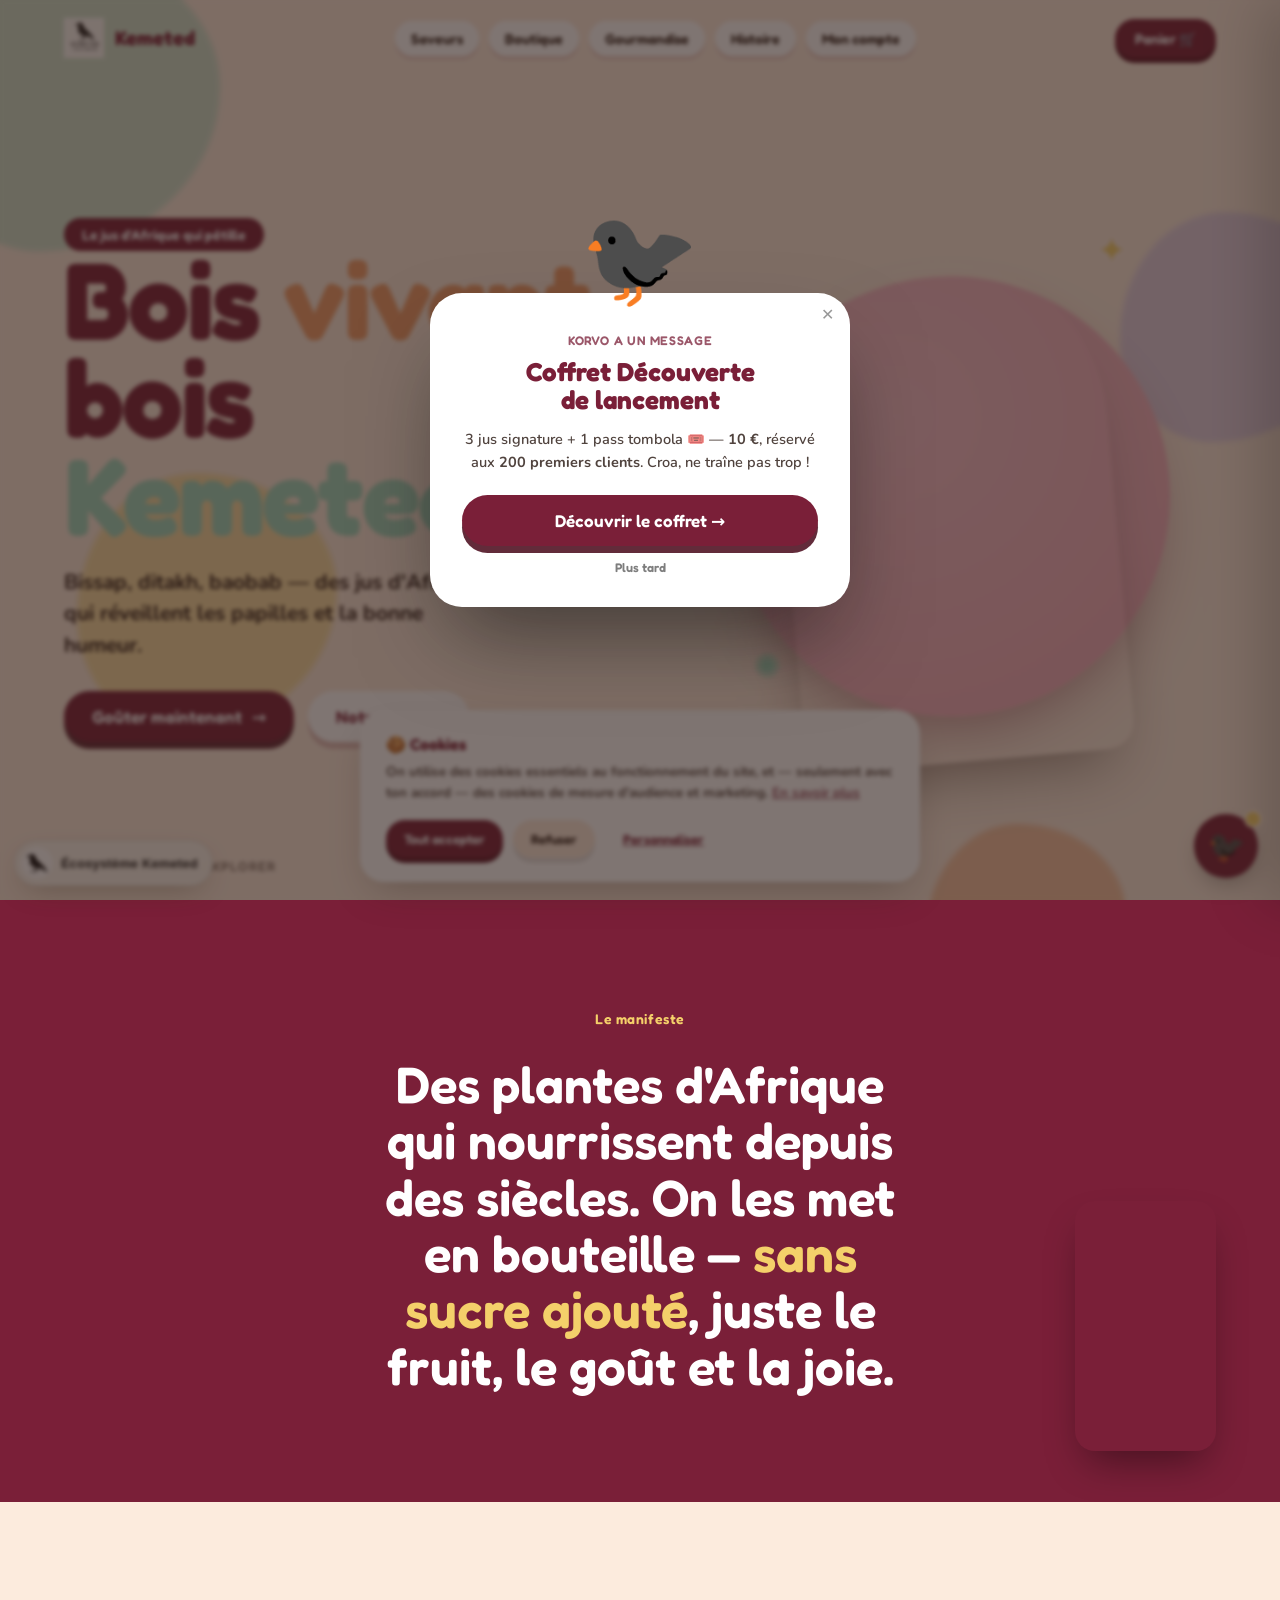
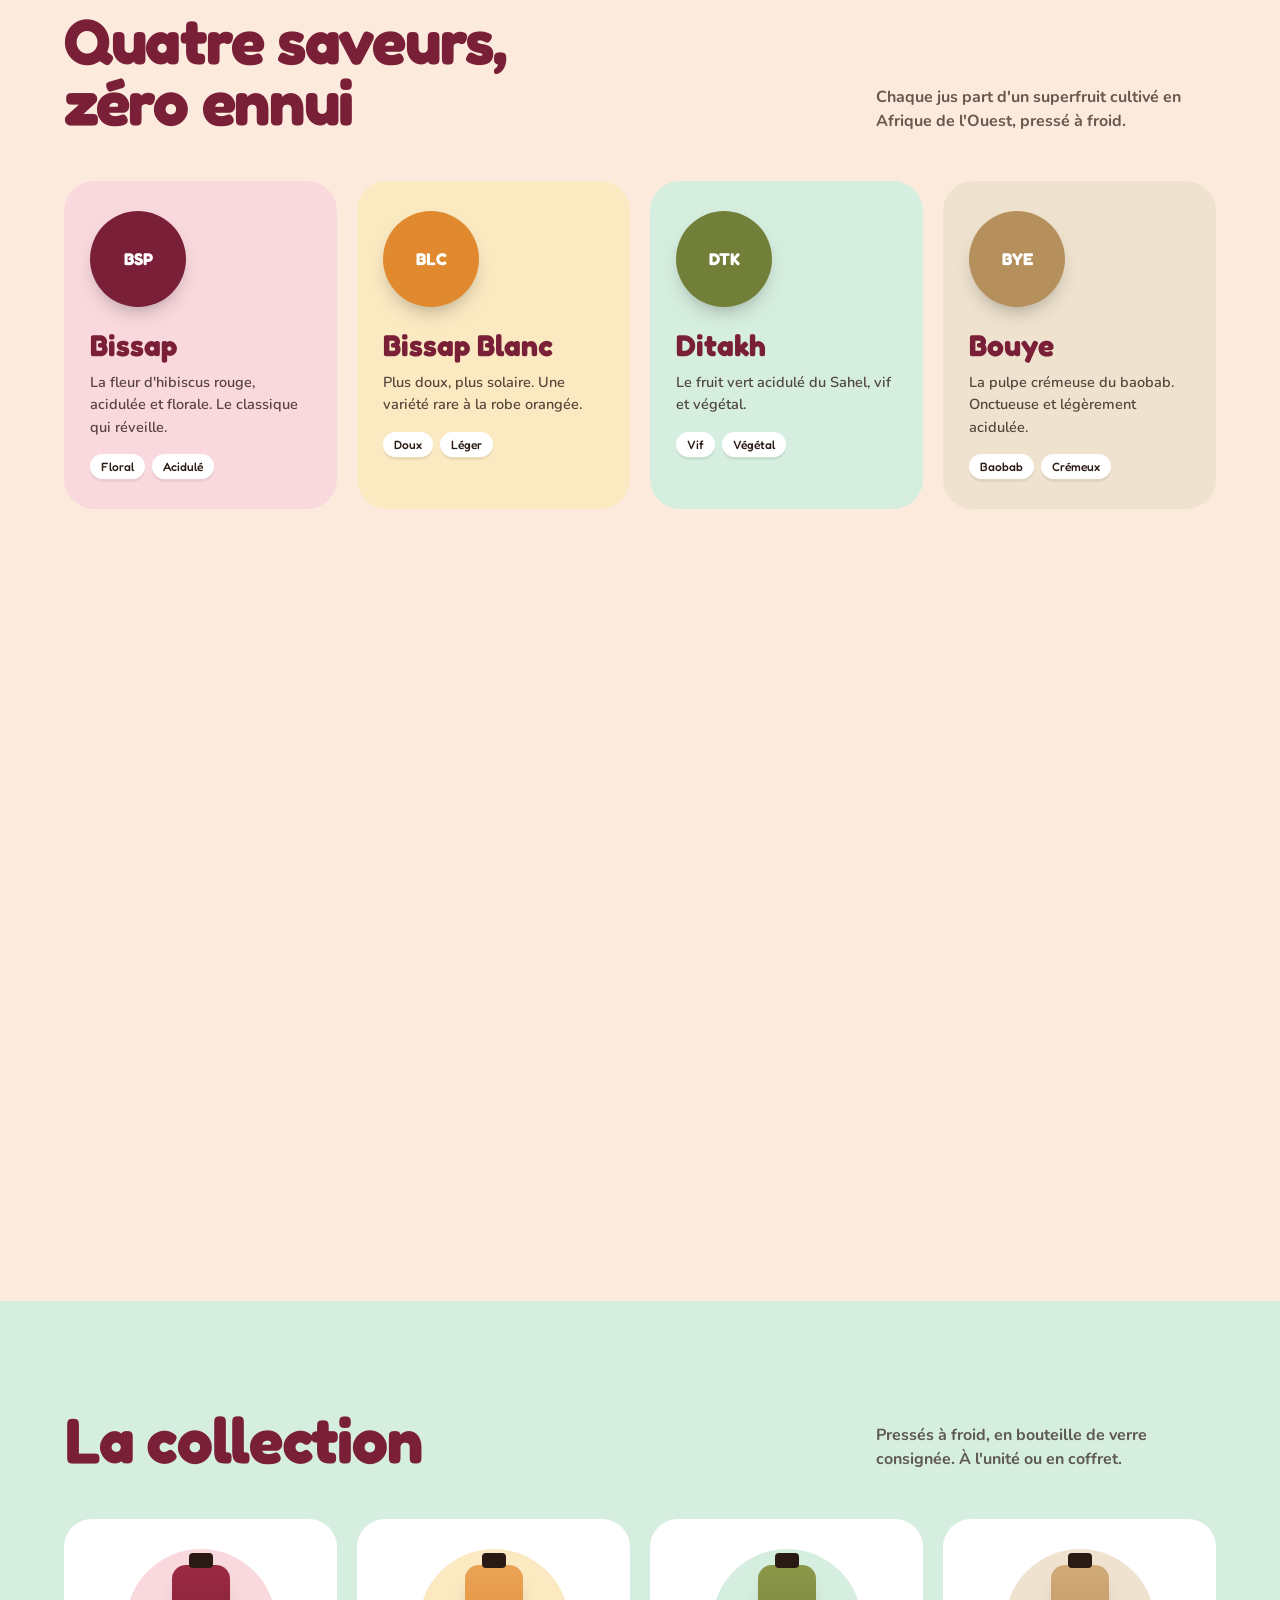
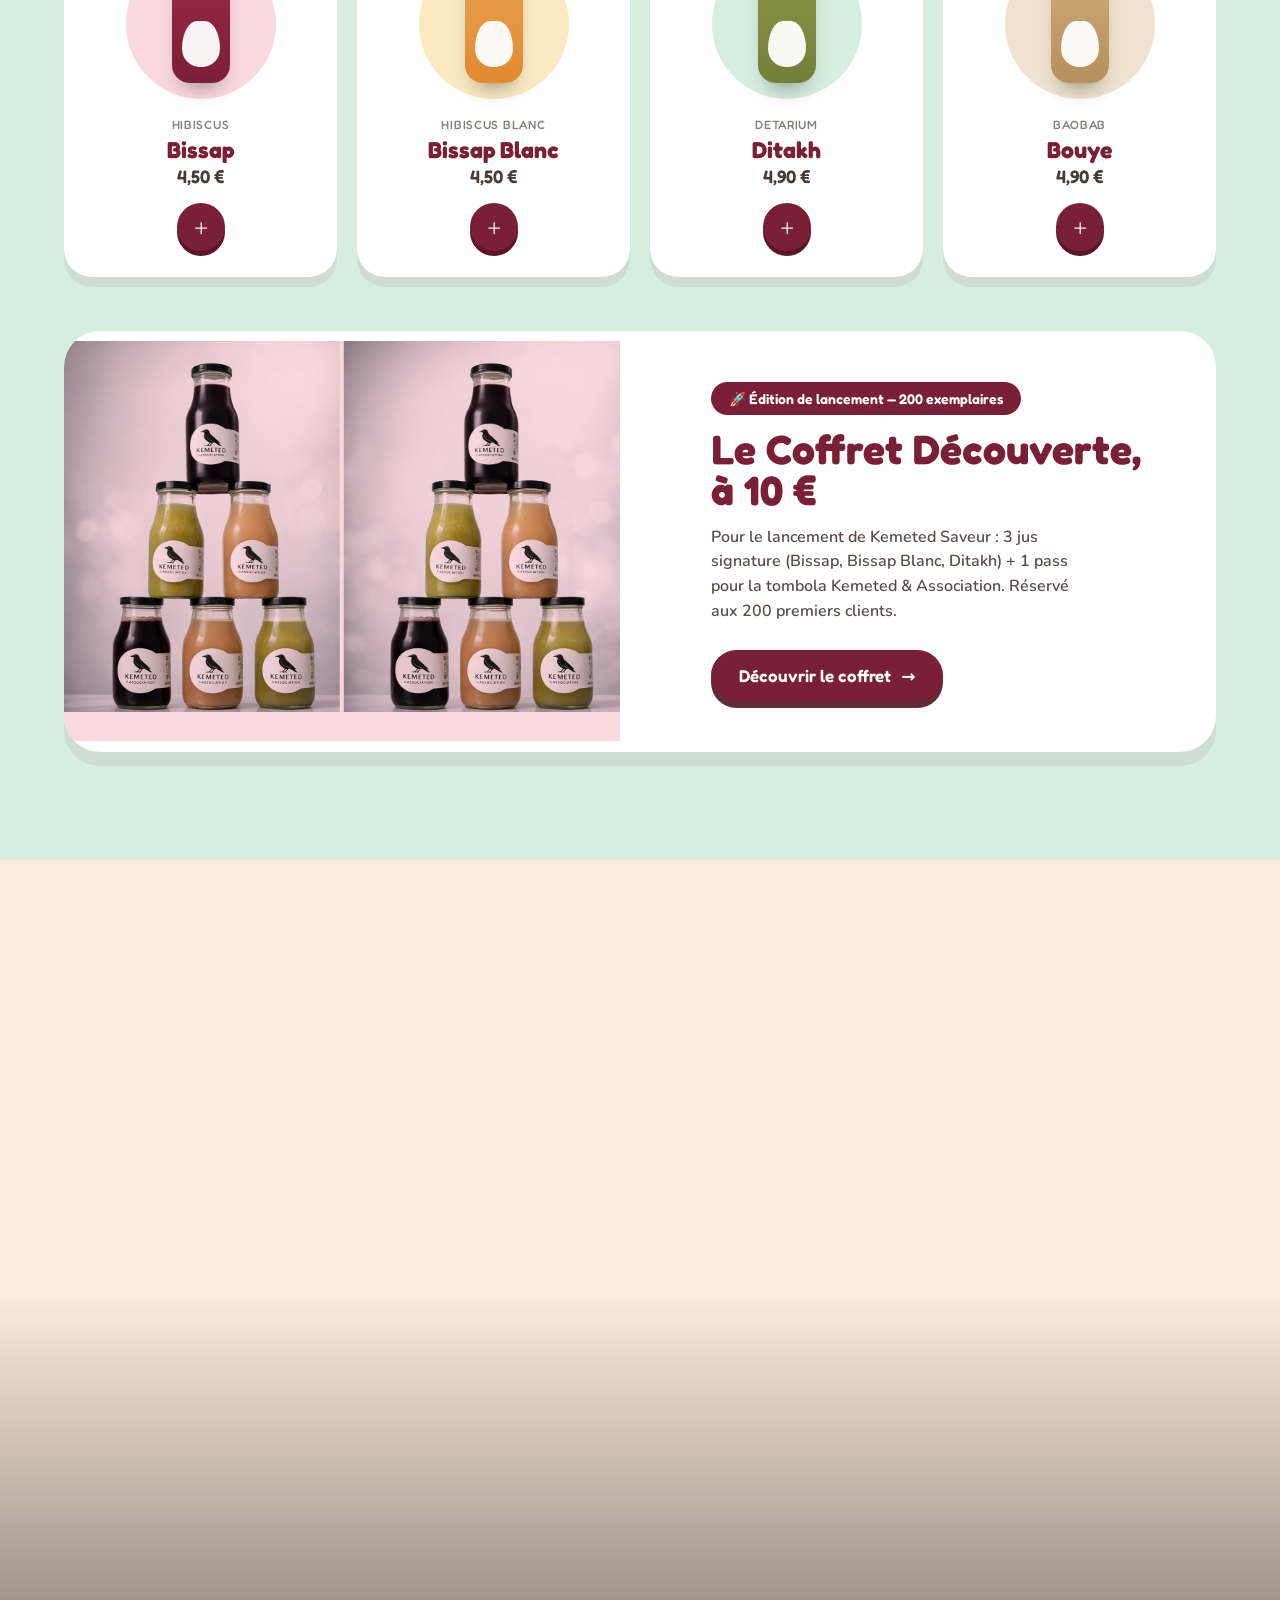
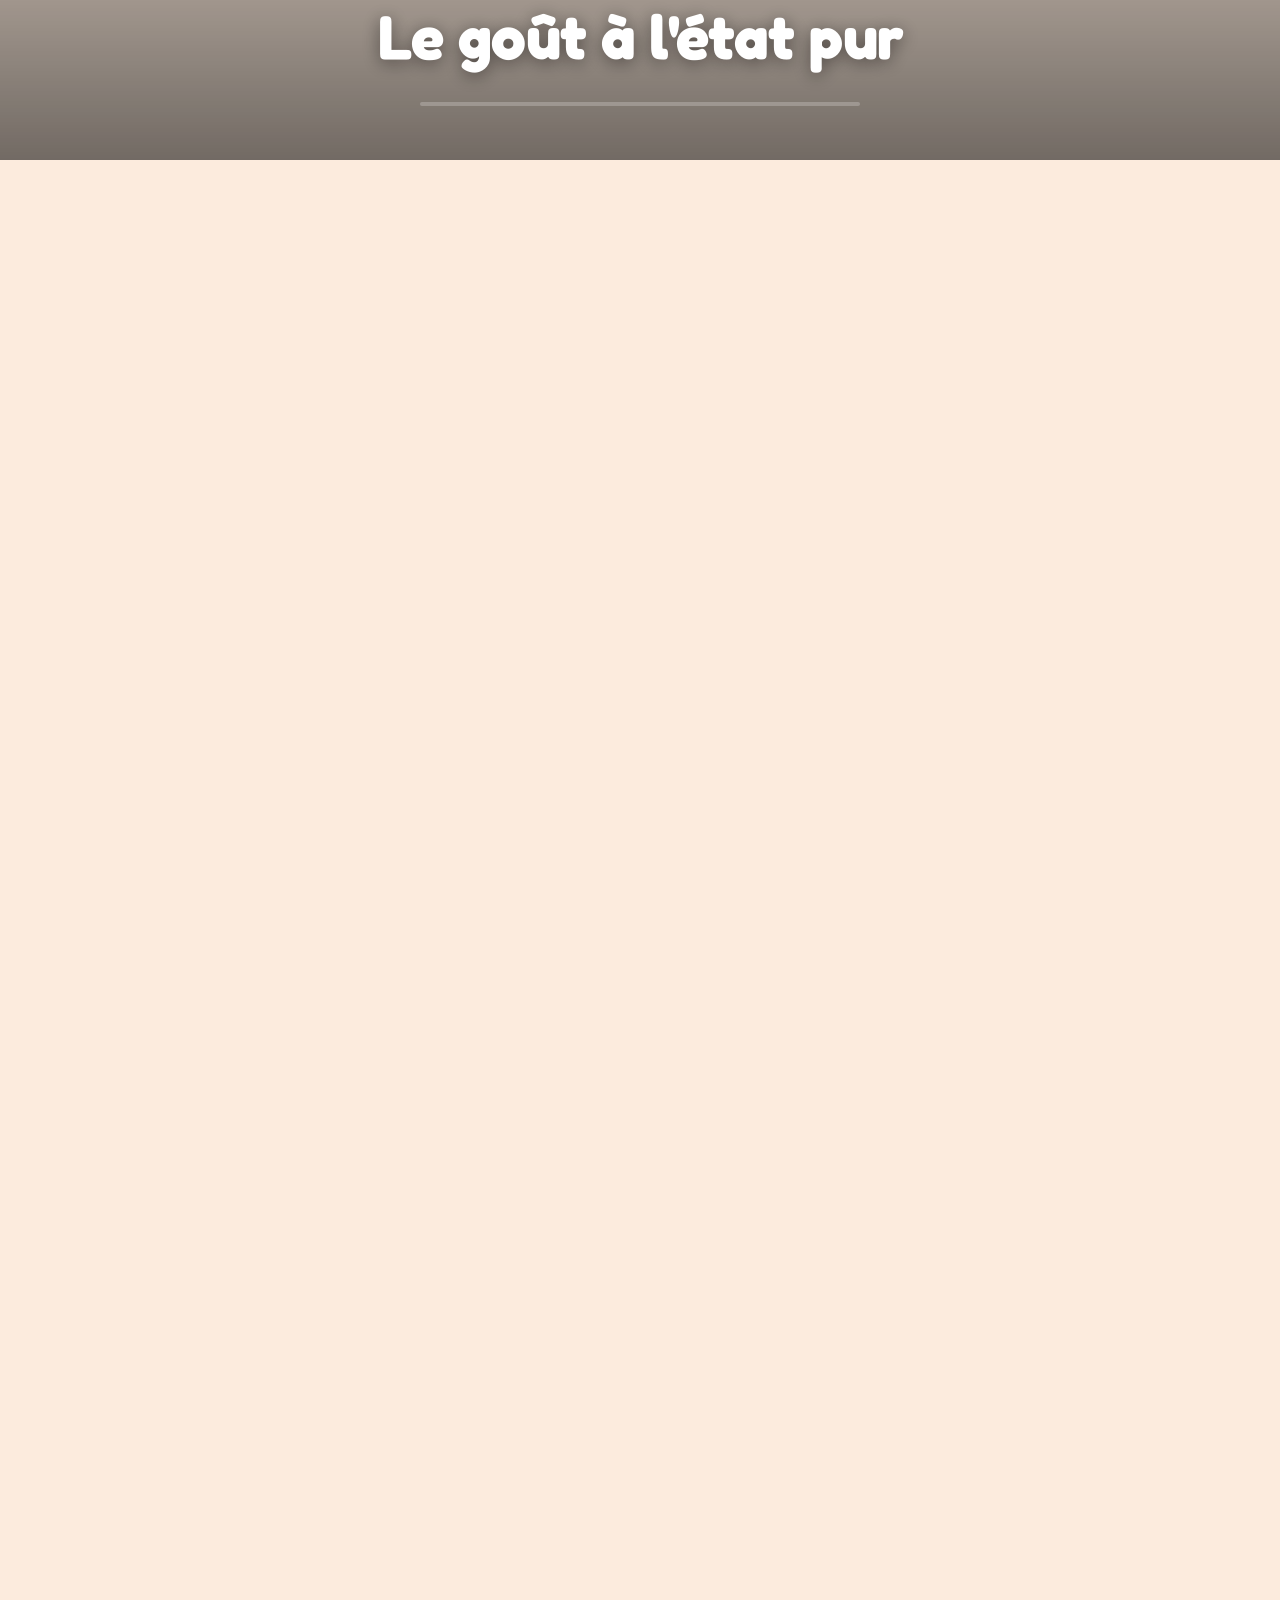
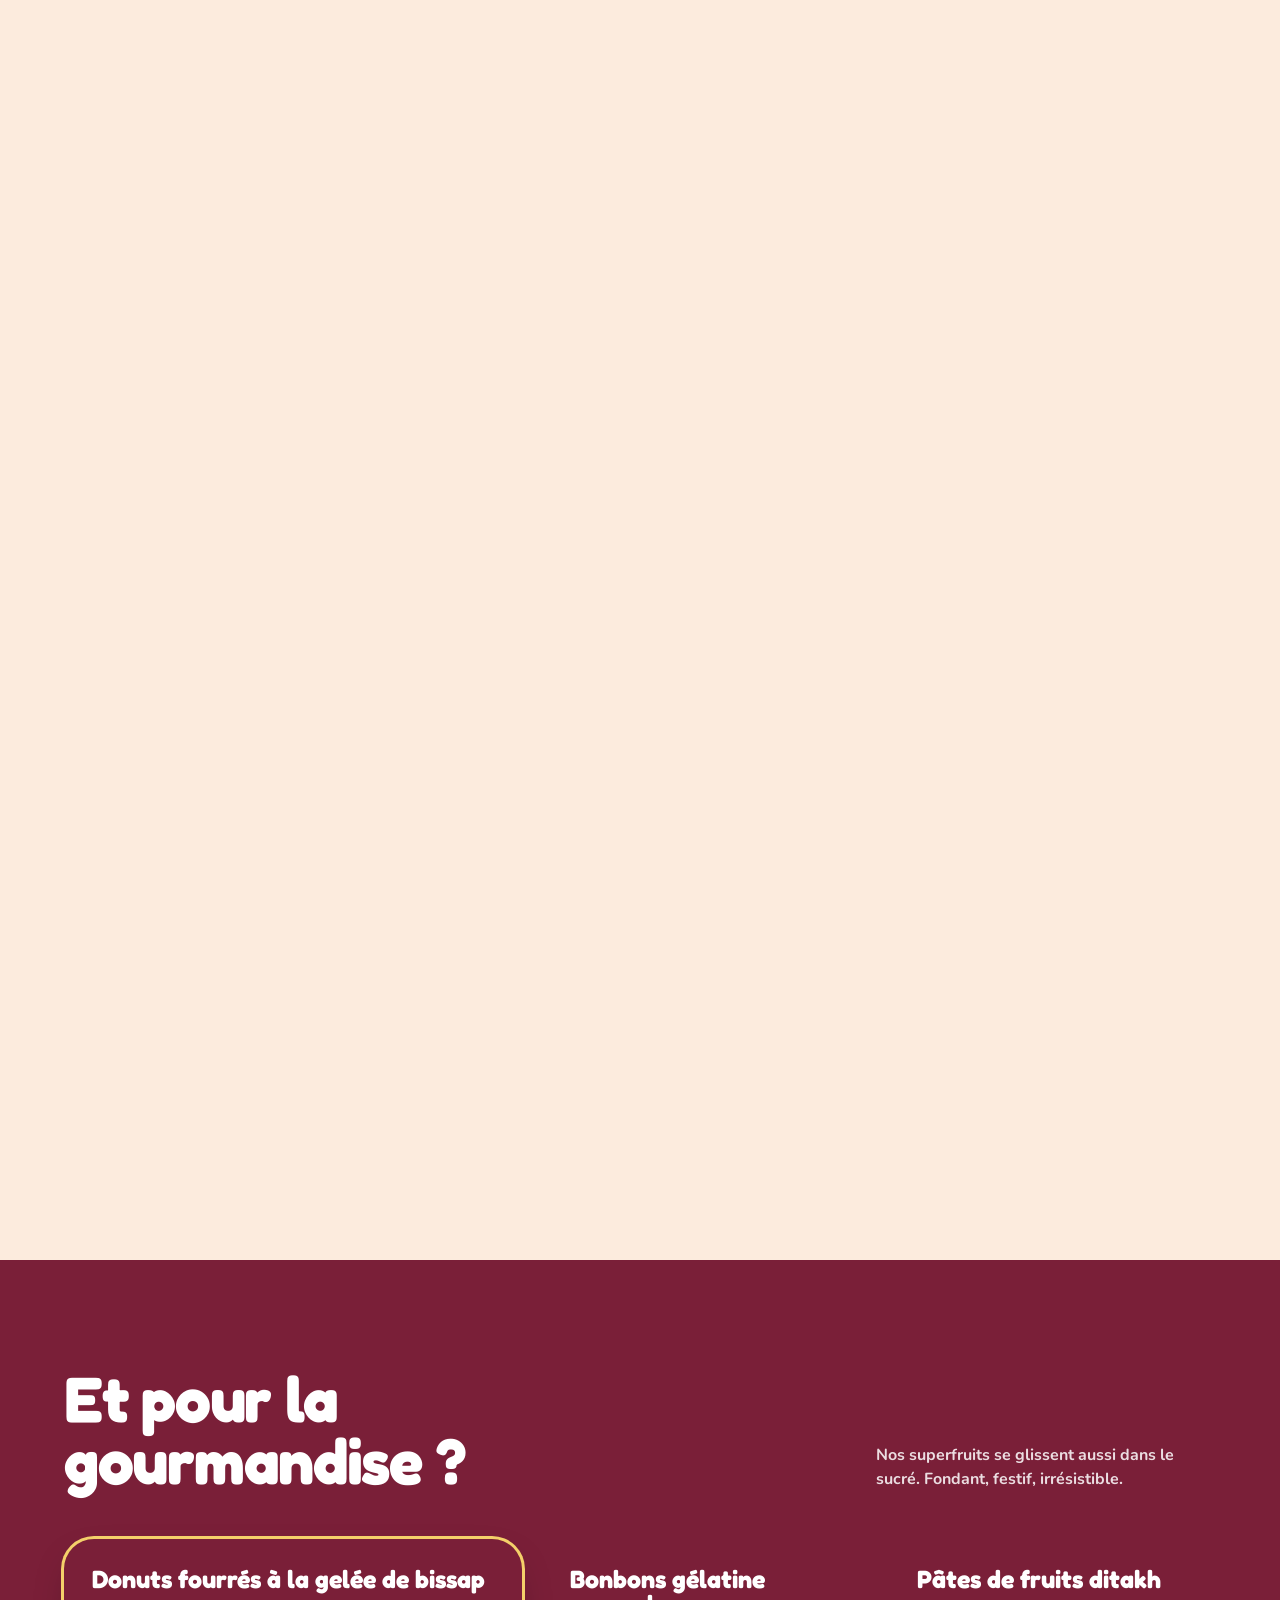
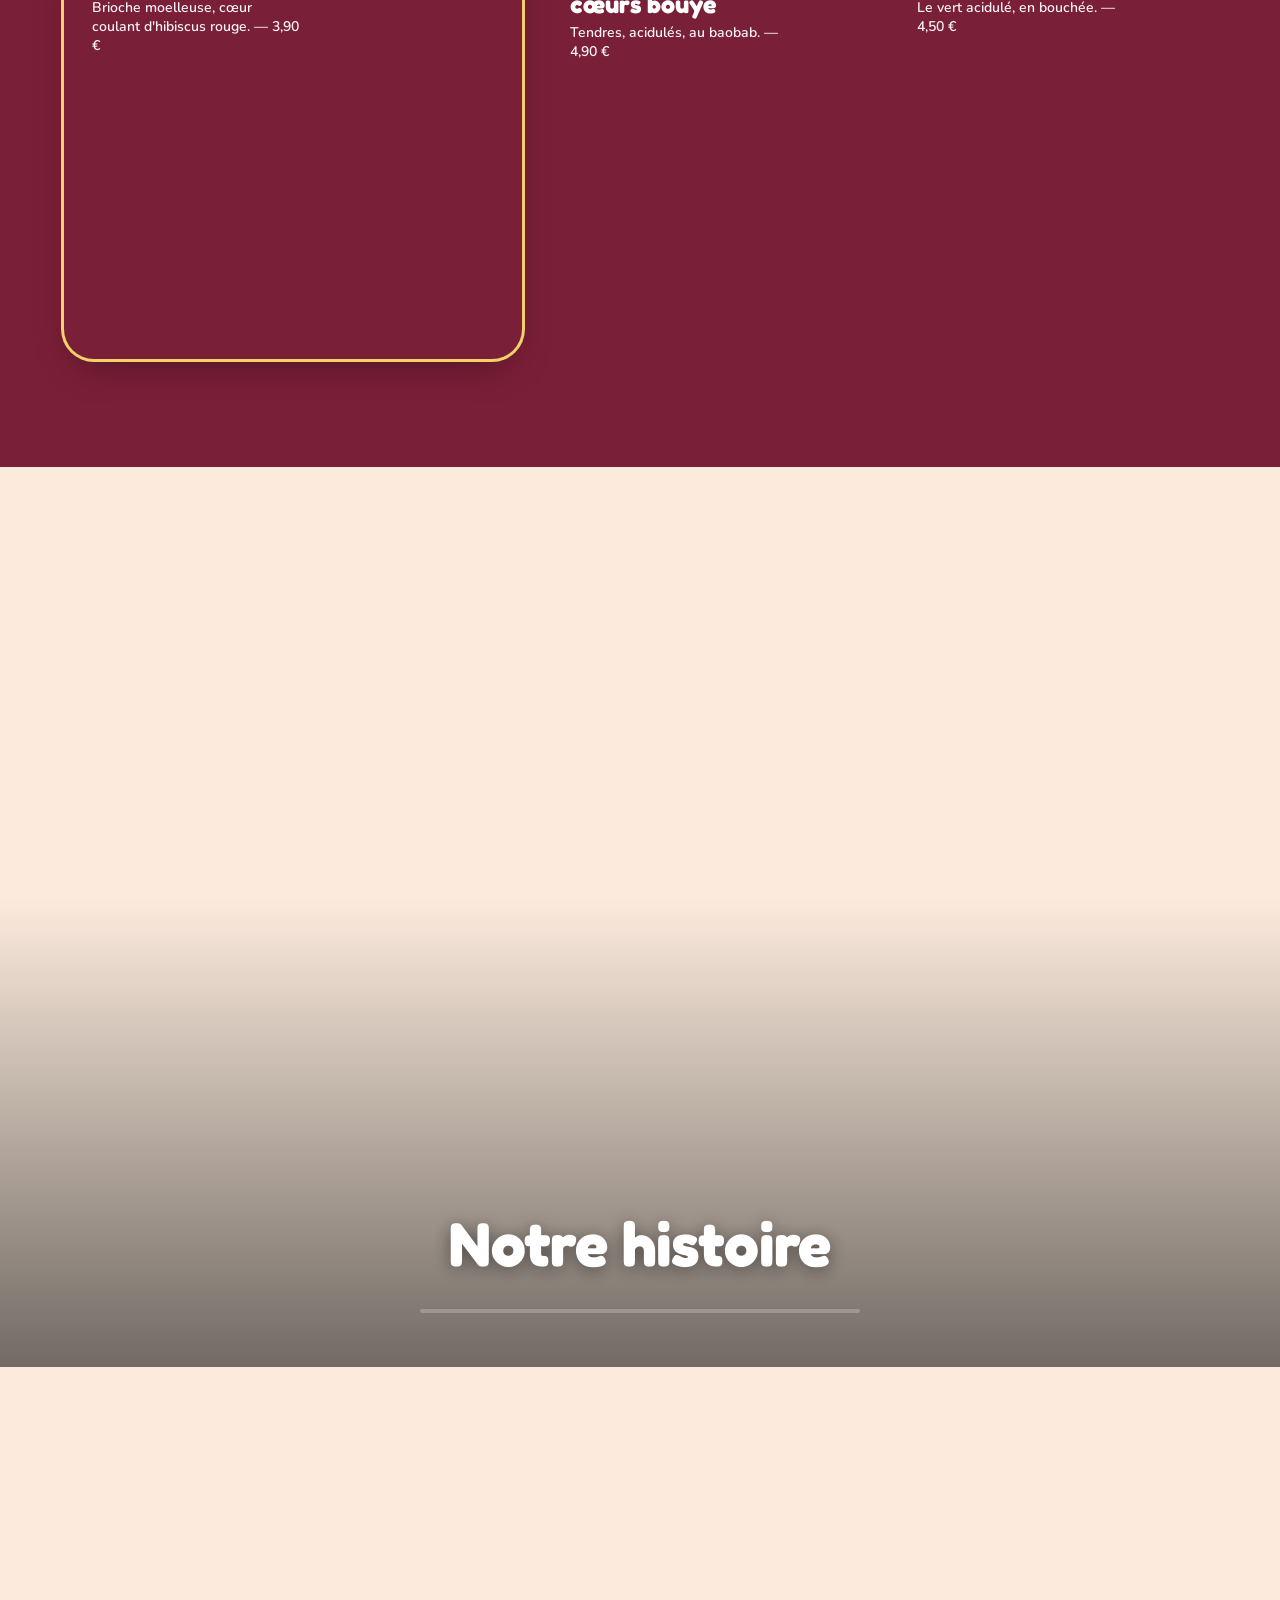
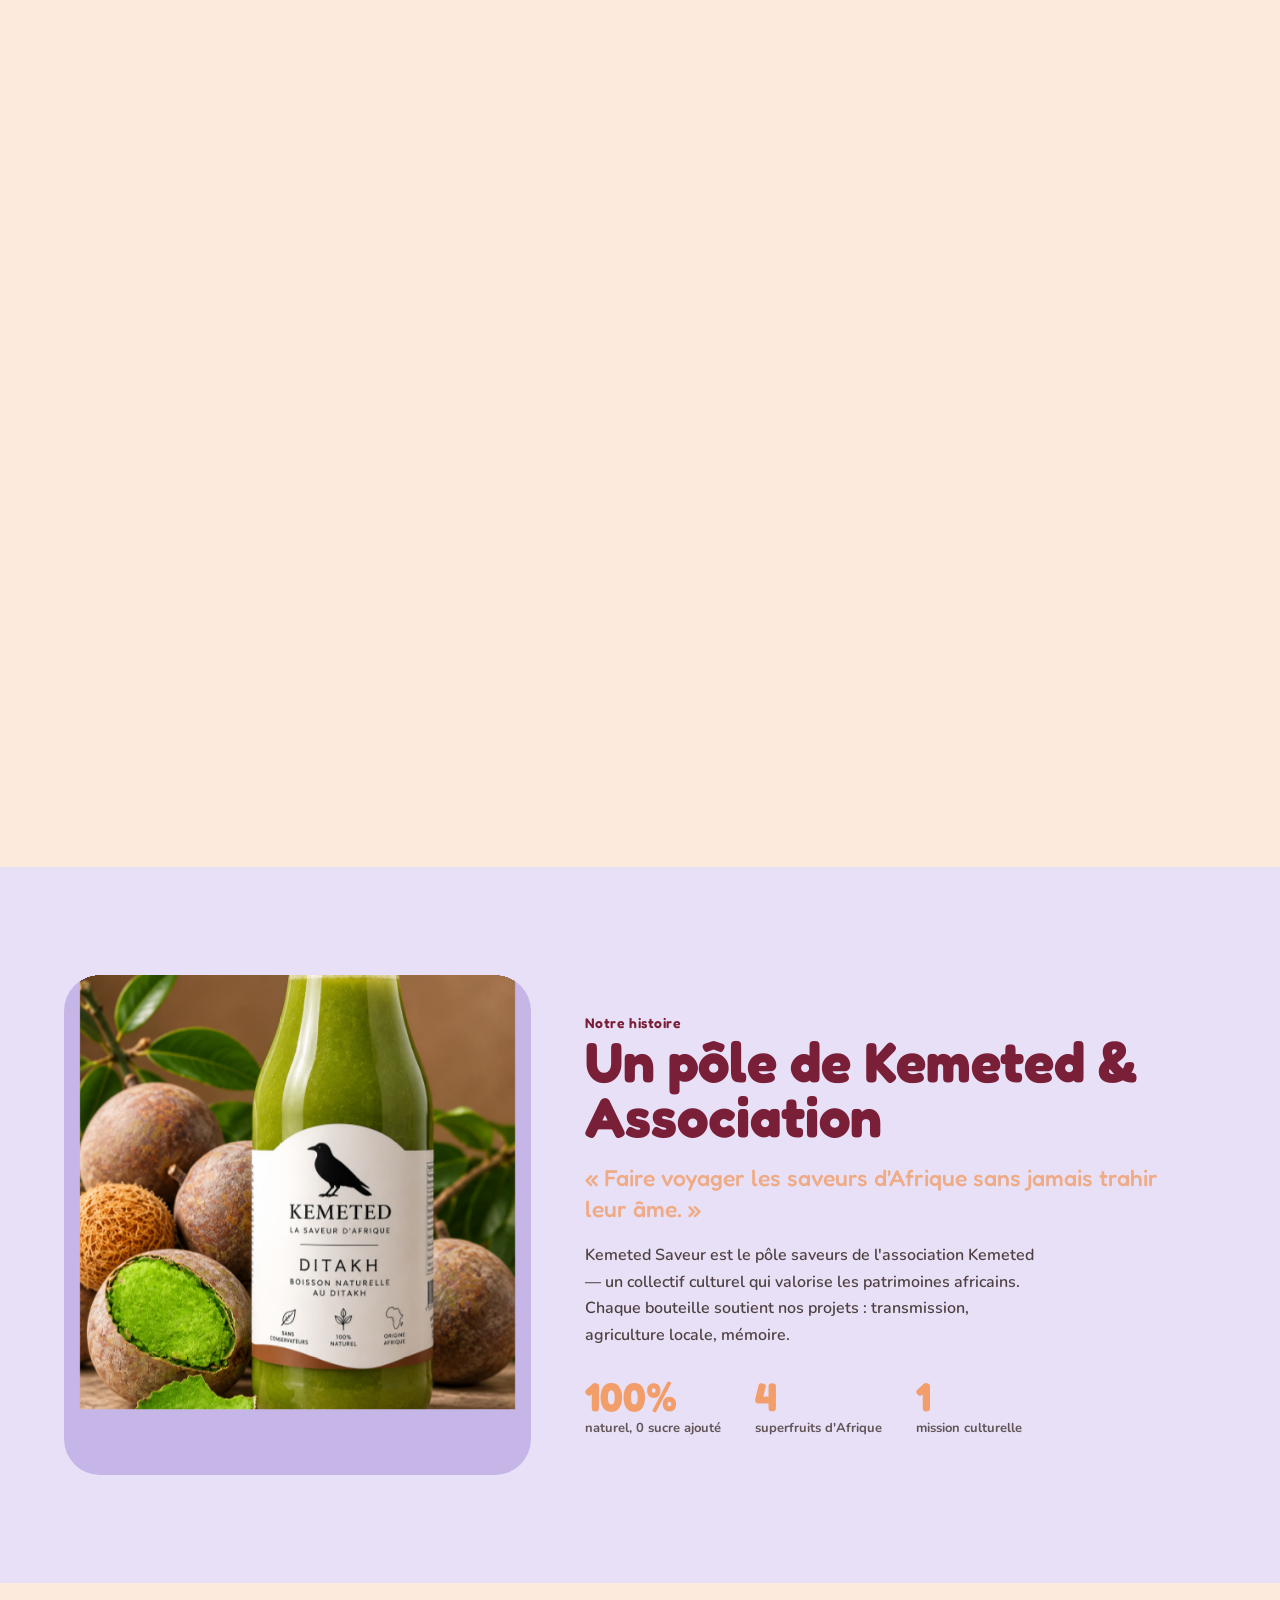
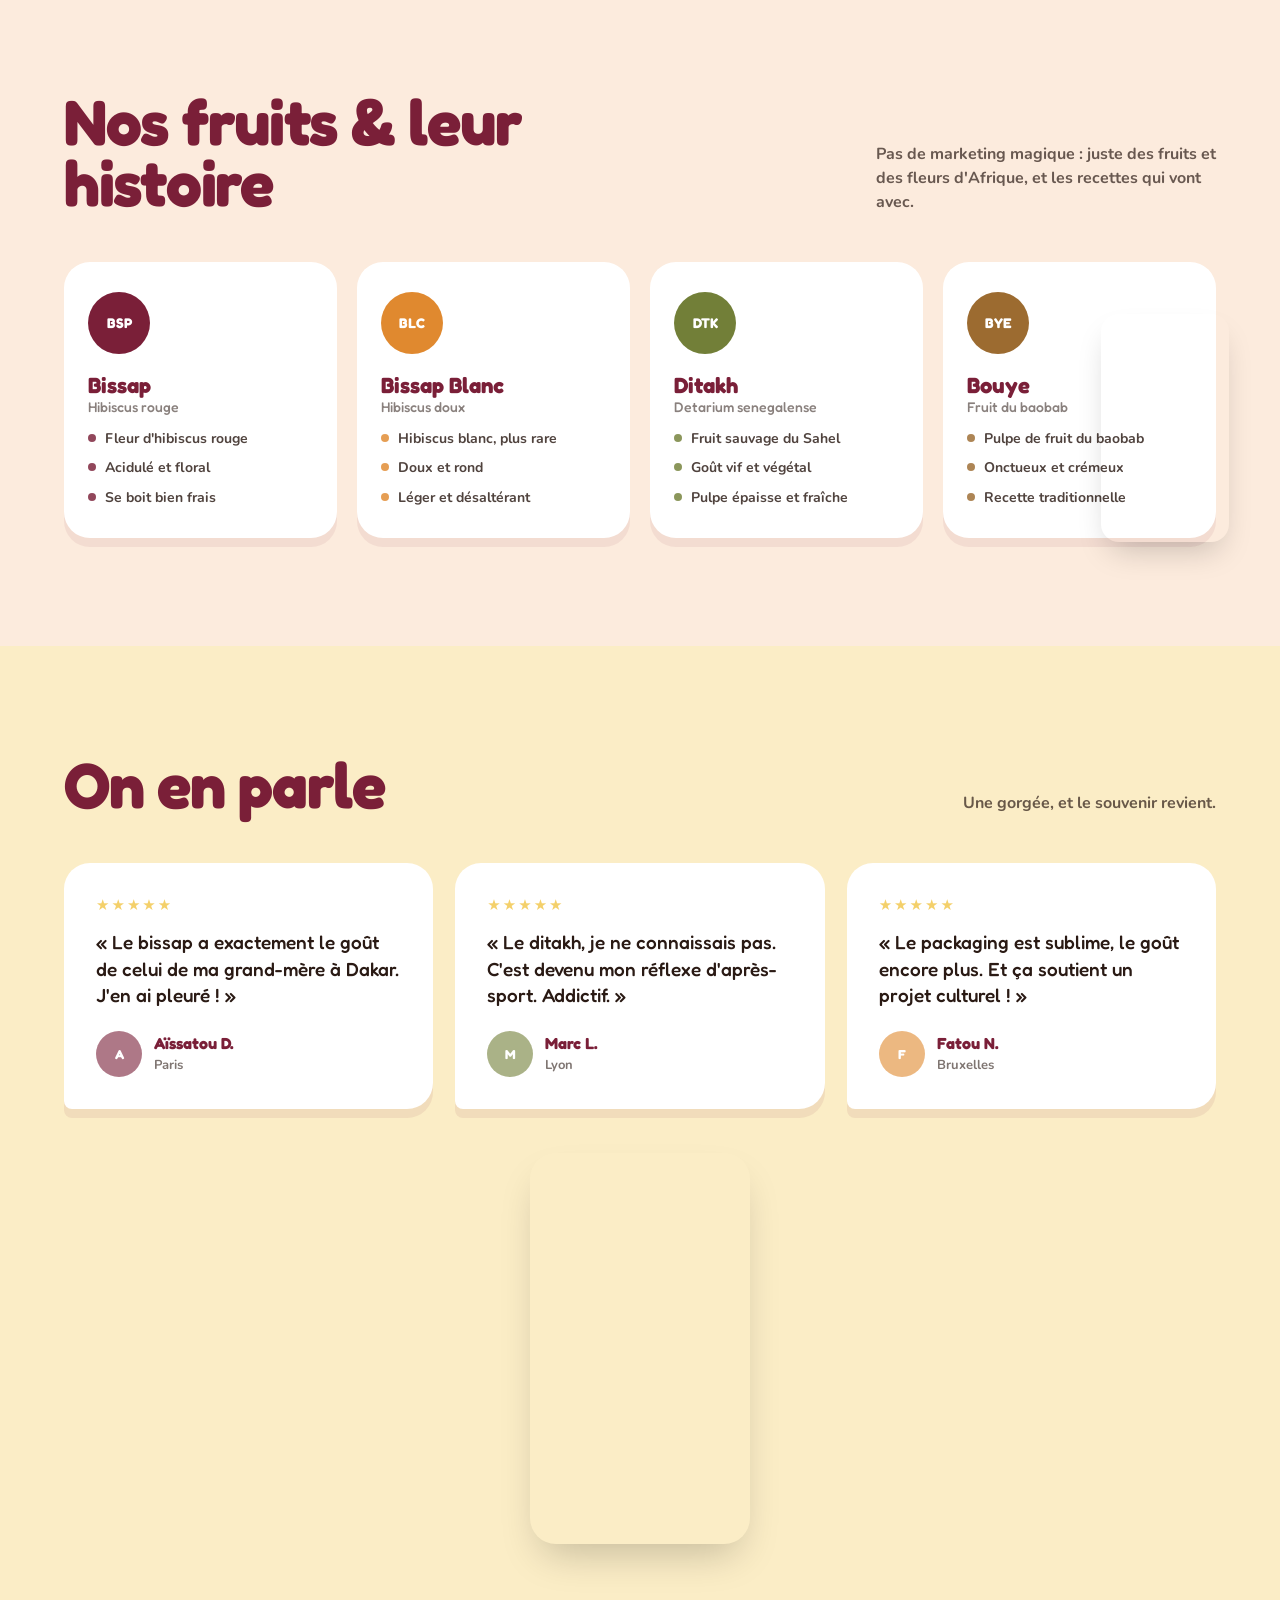
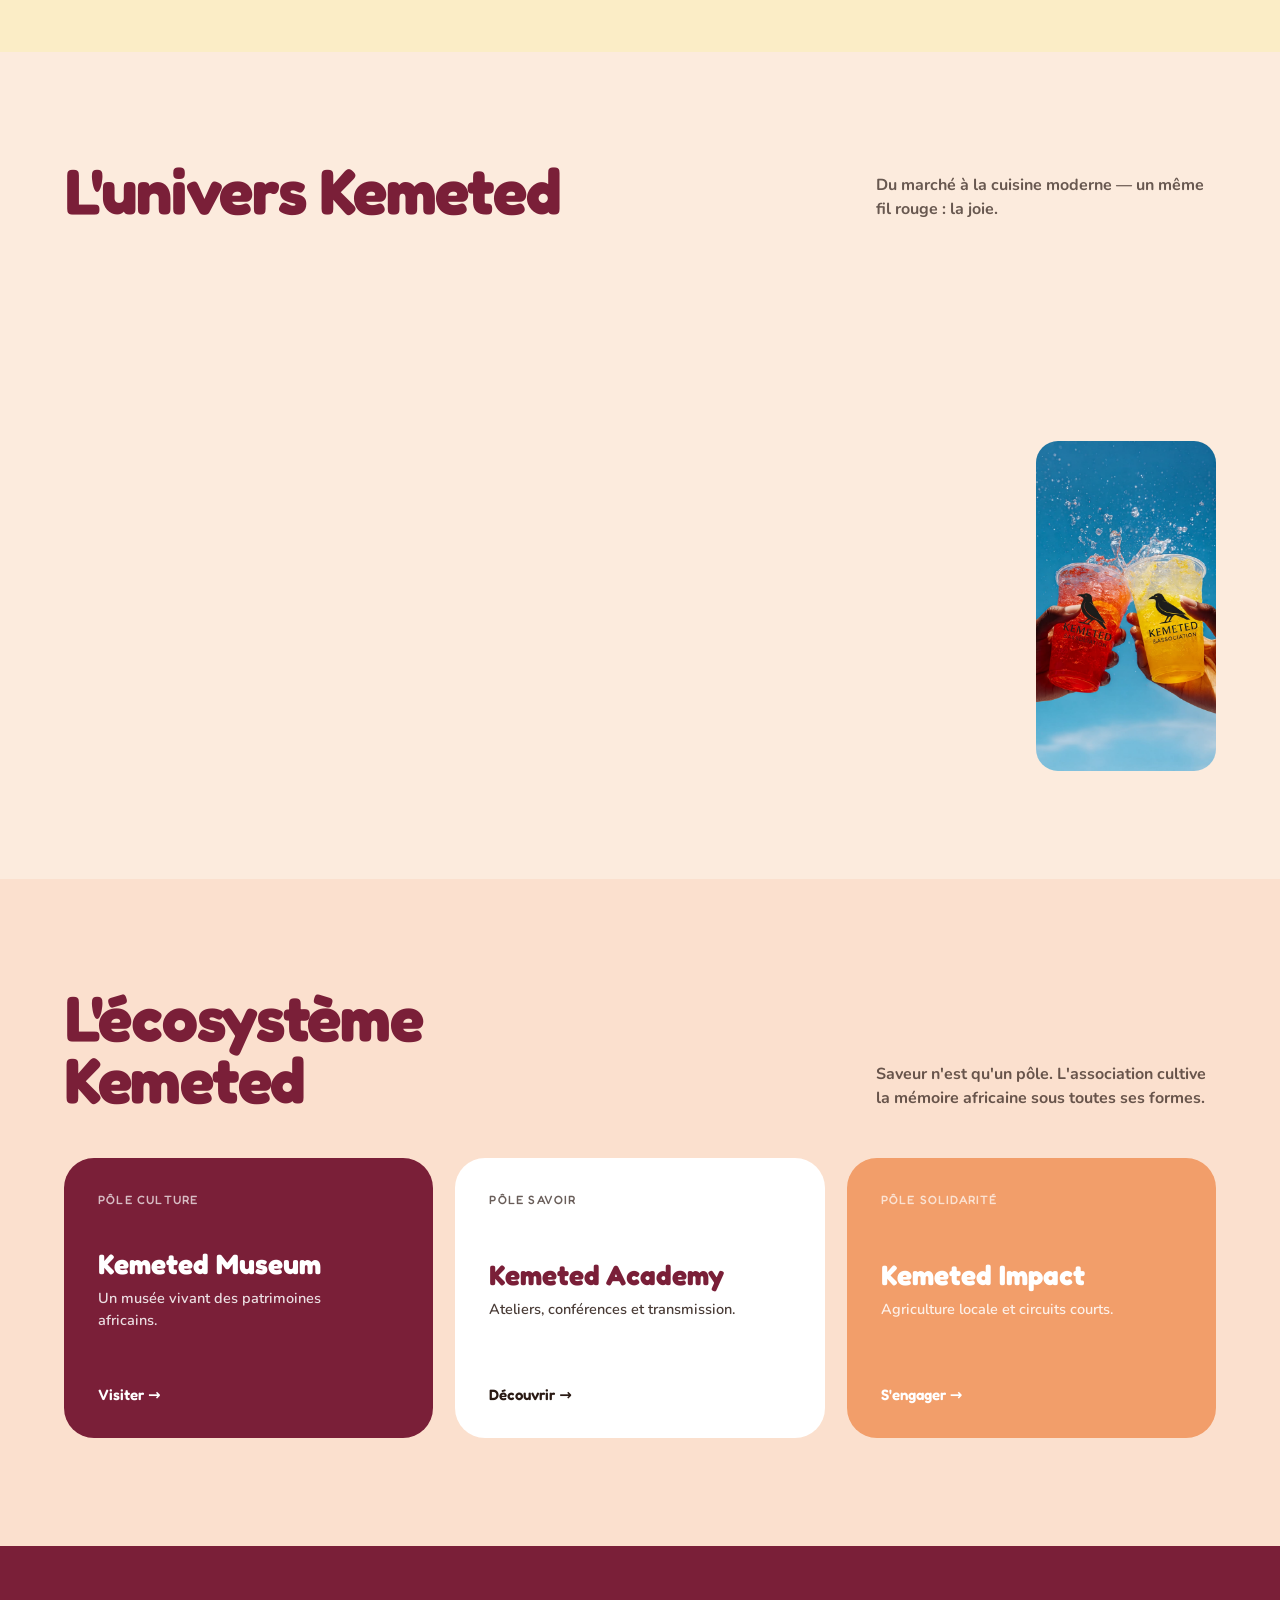
==== commit 62c54bf2: "Bouton Écosystème Kemeted sur toutes les pages, outil de design inutilisé retiré (3 Mo de JS en moin" ====
--- a/project/index.html
+++ b/project/index.html
@@ -474,13 +474,7 @@
 })();
 </script>
 
-<!-- Tweaks -->
-<div id="tweak-root"></div>
-<script src="https://unpkg.com/react@18.3.1/umd/react.development.js" integrity="sha384-hD6/rw4ppMLGNu3tX5cjIb+uRZ7UkRJ6BPkLpg4hAu/6onKUg4lLsHAs9EBPT82L" crossorigin="anonymous"></script>
-<script src="https://unpkg.com/react-dom@18.3.1/umd/react-dom.development.js" integrity="sha384-u6aeetuaXnQ38mYT8rp6sbXaQe3NL9t+IBXmnYxwkUI2Hw4bsp2Wvmx4yRQF1uAm" crossorigin="anonymous"></script>
-<script src="https://unpkg.com/@babel/standalone@7.29.0/babel.min.js" integrity="sha384-m08KidiNqLdpJqLq95G/LEi8Qvjl/xUYll3QILypMoQ65QorJ9Lvtp2RXYGBFj1y" crossorigin="anonymous"></script>
-<script type="text/babel" src="tweaks-panel.jsx"></script>
-<script type="text/babel" src="pop/pop-tweaks.jsx"></script>
 <script>if('serviceWorker' in navigator){addEventListener('load',()=>navigator.serviceWorker.register('sw.js',{scope:''}));}</script>
+<script src="pop/kemeted-ecosysteme.js" data-site="saveur" defer></script>
 </body>
 </html>
